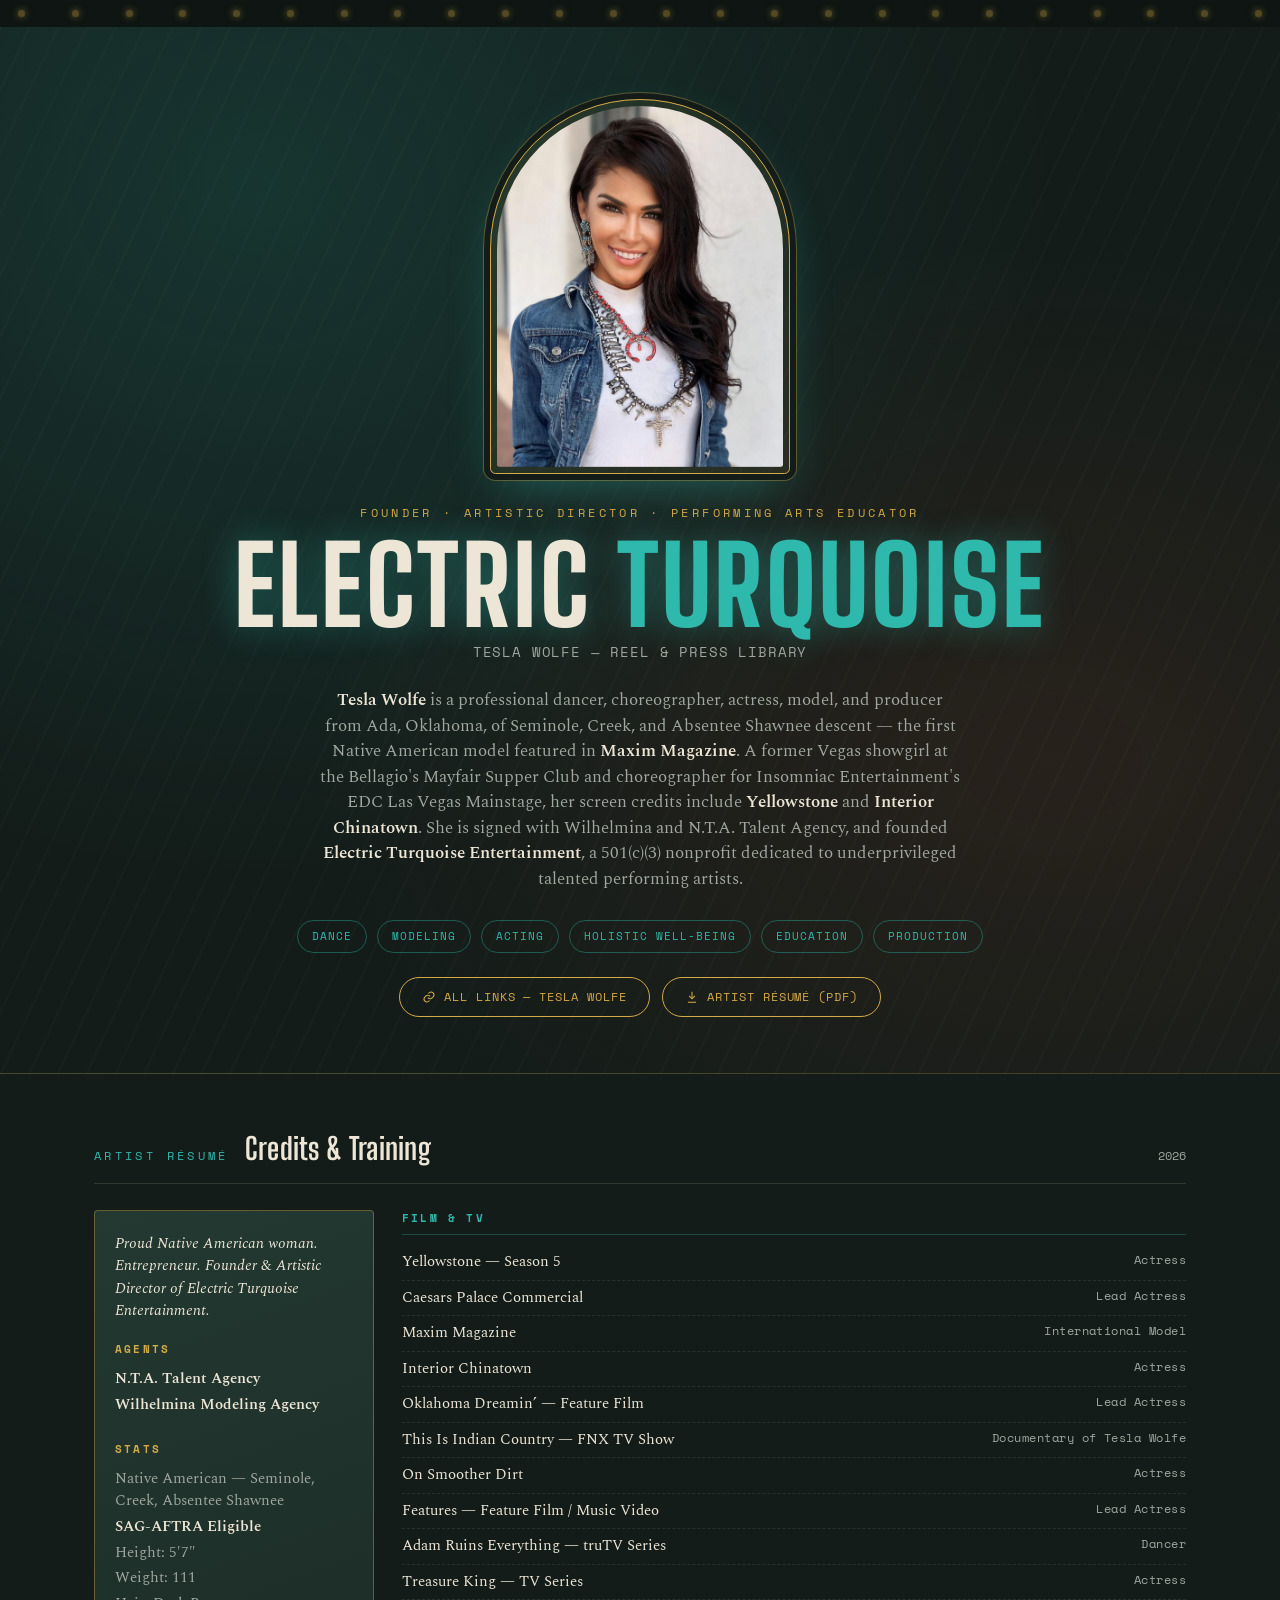
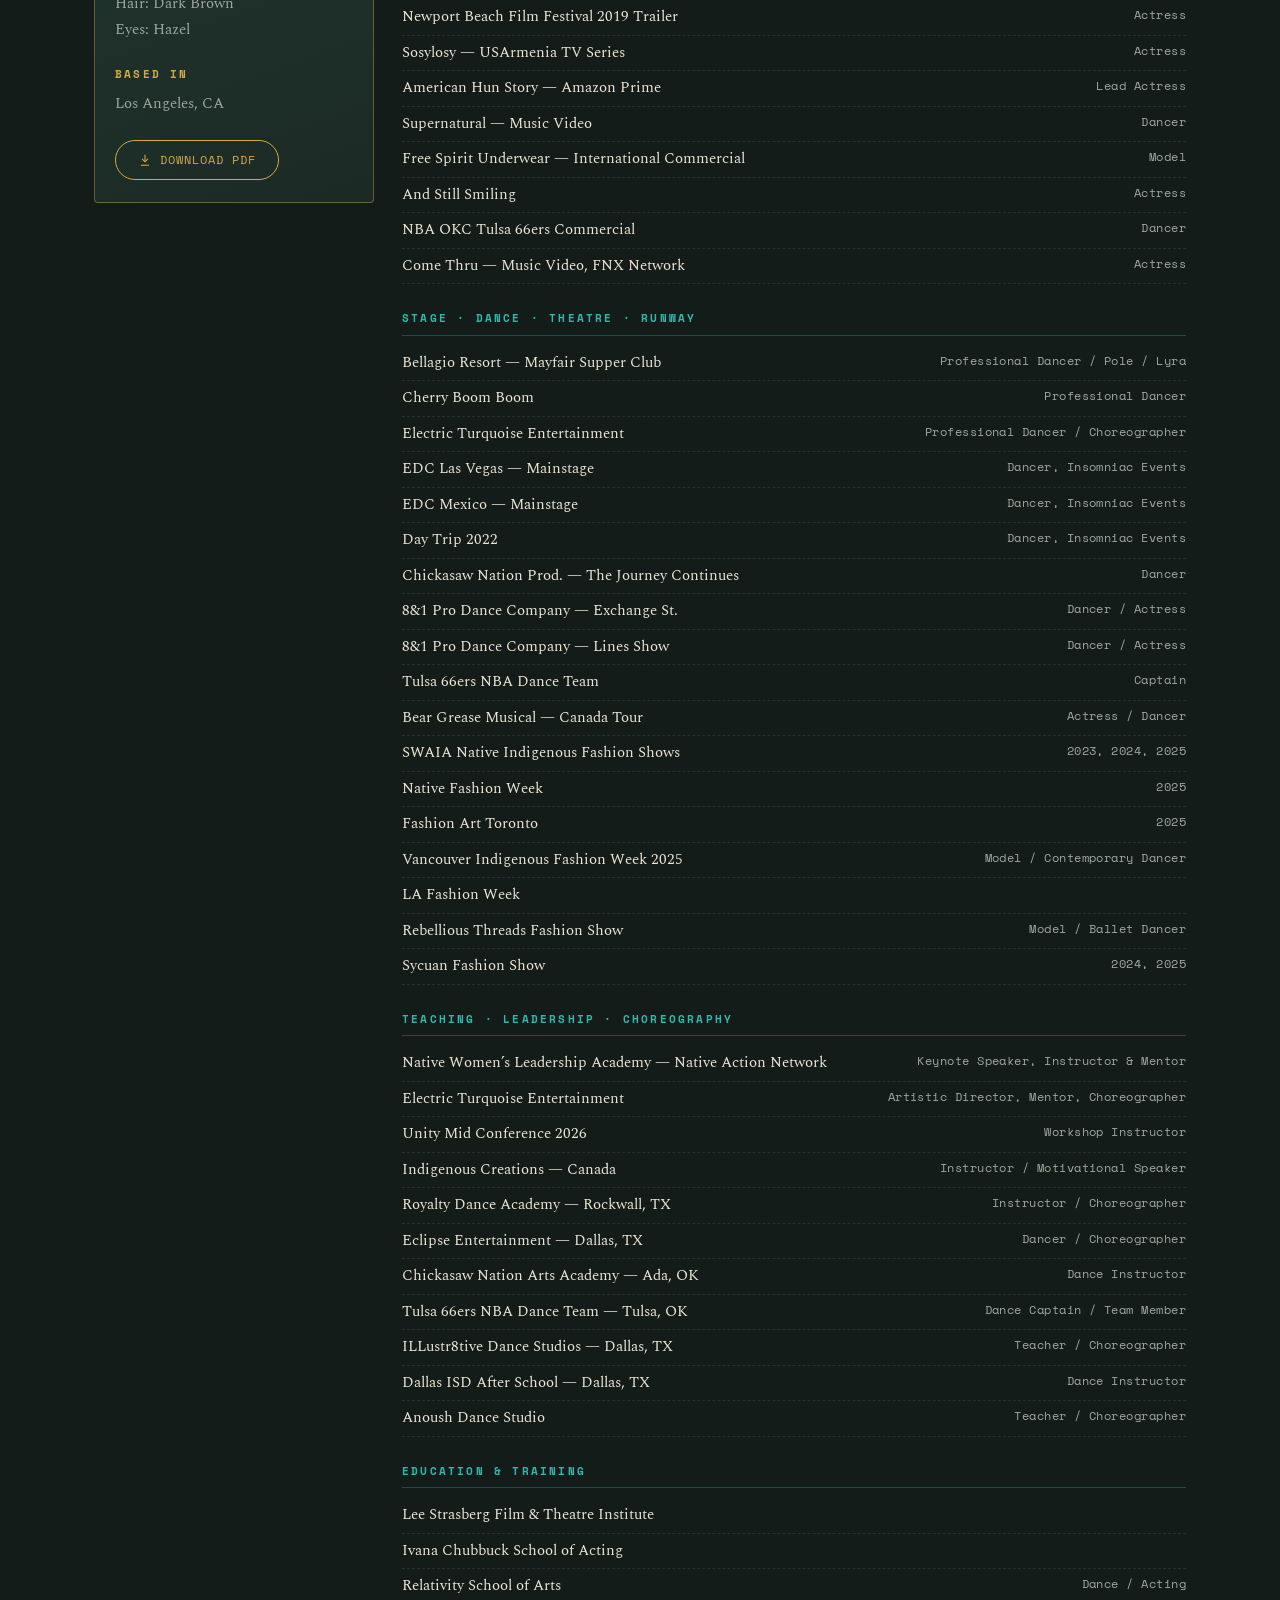
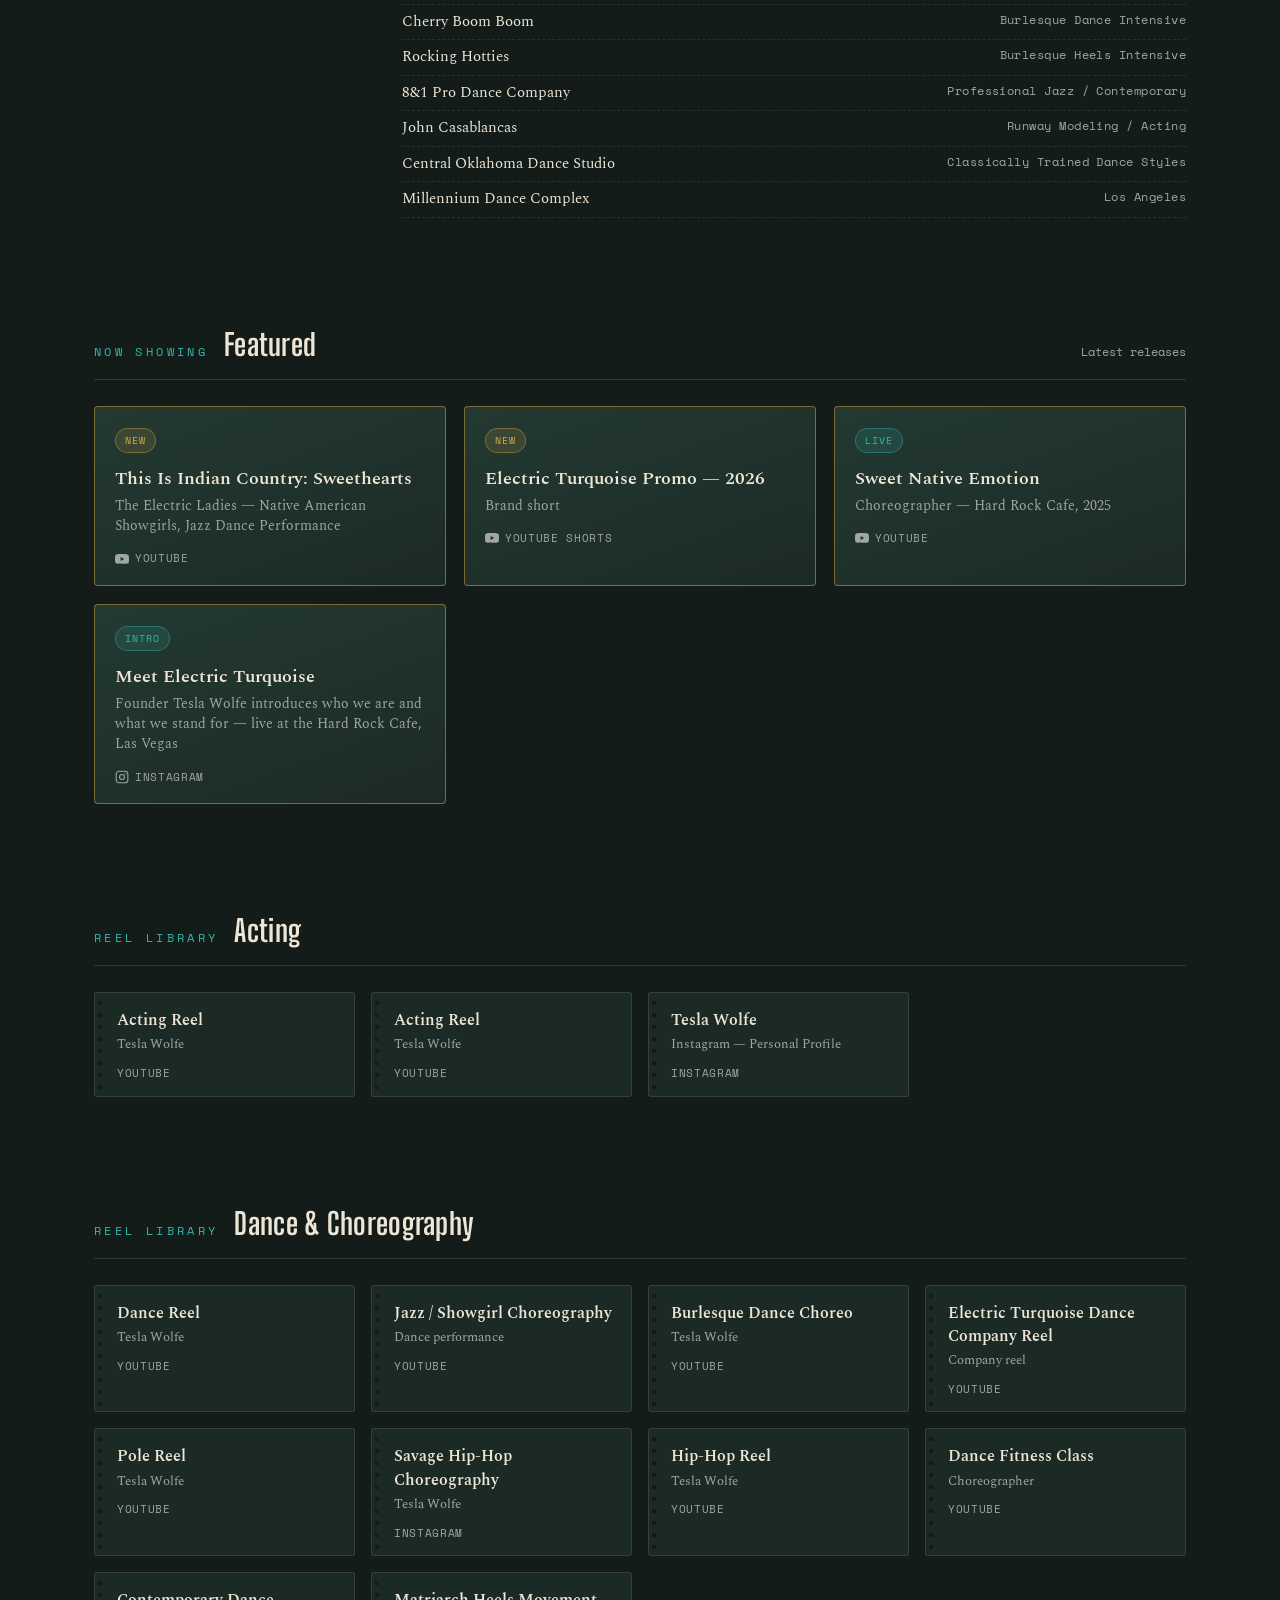
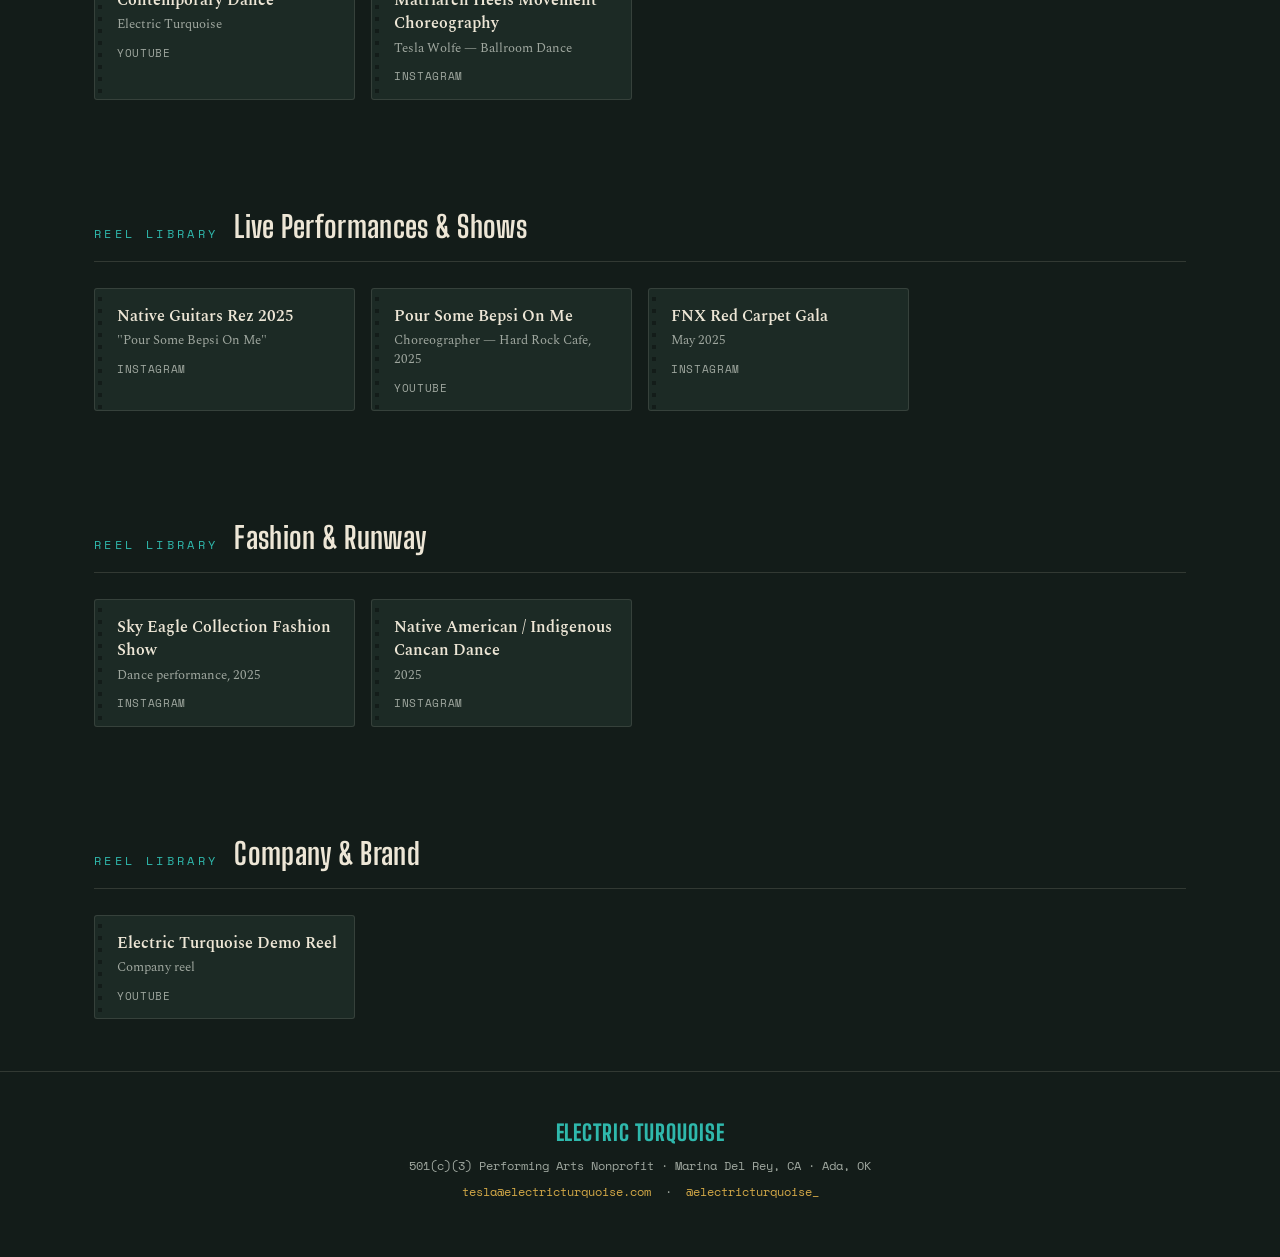
==== index.html @ 748aacd8 "Add resume after introduction and before reels (6abb97da91d8b030eaf11937)" ====
<!DOCTYPE html>
<html lang="en">
<head>
<meta charset="UTF-8">
<meta name="viewport" content="width=device-width, initial-scale=1.0">
<title>Electric Turquoise — Tesla Wolfe | Reel Library</title>
<link rel="preconnect" href="https://fonts.googleapis.com">
<link rel="preconnect" href="https://fonts.gstatic.com" crossorigin>
<link href="https://fonts.googleapis.com/css2?family=Big+Shoulders+Display:wght@600;800&family=Spectral:ital,wght@0,400;0,500;0,600;1,400&family=Space+Mono:wght@400;700&display=swap" rel="stylesheet">
<style>
  :root{
    --turquoise:#2FB8AC;
    --turquoise-deep:#1F8078;
    --matrix:#131C19;
    --matrix-2:#1C2A25;
    --matrix-3:#233932;
    --clay:#A8442C;
    --gold:#D4A947;
    --bone:#EDE6D6;
    --bone-dim:#9FA79F;
  }
  *{box-sizing:border-box;}
  html{scroll-behavior:smooth;}
  body{
    margin:0;
    background:var(--matrix);
    color:var(--bone);
    font-family:'Spectral', serif;
    line-height:1.5;
  }
  a{color:inherit;}

  /* ---- marquee bulb border ---- */
  .marquee-row{
    display:flex;
    justify-content:space-between;
    padding:10px 18px;
    background:#0E1512;
  }
  .marquee-row span{
    width:7px;height:7px;border-radius:50%;
    background:var(--gold);
    box-shadow:0 0 6px 1px rgba(212,169,71,.9);
    opacity:.35;
    animation:chase 3.6s ease-in-out infinite;
  }
  @keyframes chase{
    0%,100%{opacity:.25;}
    50%{opacity:1;box-shadow:0 0 10px 3px rgba(212,169,71,1);}
  }
  .marquee-row span:nth-child(odd){animation-delay:.4s;}
  .marquee-row span:nth-child(3n){animation-delay:.9s;}
  .marquee-row span:nth-child(4n){animation-delay:1.3s;}
  @media (prefers-reduced-motion: reduce){
    .marquee-row span{animation:none;opacity:.8;}
  }

  /* ---- hero ---- */
  .hero{
    position:relative;
    padding:72px 24px 56px;
    text-align:center;
    overflow:hidden;
    background:
      radial-gradient(ellipse at 20% 15%, rgba(47,184,172,.16), transparent 55%),
      radial-gradient(ellipse at 82% 70%, rgba(168,68,44,.14), transparent 50%),
      repeating-linear-gradient(115deg, rgba(255,255,255,.015) 0 2px, transparent 2px 26px),
      var(--matrix);
    border-bottom:1px solid rgba(212,169,71,.25);
  }
  /* ---- main portrait ---- */
  .portrait{
    width:min(300px, 72vw);
    aspect-ratio:4/5;
    margin:0 auto 30px;
    padding:6px;
    border:1px solid var(--gold);
    border-radius:160px 160px 6px 6px;
    background:rgba(212,169,71,.08);
    box-shadow:0 0 0 6px var(--matrix), 0 0 0 7px rgba(212,169,71,.35), 0 18px 50px -12px rgba(47,184,172,.45);
  }
  .portrait img{
    display:block;width:100%;height:100%;
    object-fit:cover;object-position:50% 20%;
    border-radius:154px 154px 3px 3px;
  }
  .hero-ctas{display:flex;flex-wrap:wrap;justify-content:center;gap:12px;}

  .eyebrow{
    font-family:'Space Mono', monospace;
    letter-spacing:.28em;
    font-size:12px;
    text-transform:uppercase;
    color:var(--gold);
  }
  h1.brand{
    font-family:'Big Shoulders Display', sans-serif;
    font-weight:800;
    font-size:clamp(48px, 9vw, 108px);
    letter-spacing:.03em;
    line-height:.92;
    margin:14px 0 6px;
    color:var(--bone);
    text-shadow:0 0 34px rgba(47,184,172,.45);
  }
  .brand em{
    font-style:normal;
    color:var(--turquoise);
  }
  .subtitle{
    font-family:'Space Mono', monospace;
    font-size:14px;
    letter-spacing:.06em;
    color:var(--bone-dim);
    margin-bottom:26px;
  }
  .bio{
    max-width:640px;
    margin:0 auto;
    font-size:17px;
    color:var(--bone-dim);
  }
  .bio strong{color:var(--bone);font-weight:600;}
  .sectors{
    display:flex;flex-wrap:wrap;justify-content:center;gap:10px;
    margin-top:28px;
  }
  .sectors span{
    font-family:'Space Mono', monospace;
    font-size:11px;letter-spacing:.09em;text-transform:uppercase;
    padding:7px 14px;border-radius:100px;
    border:1px solid rgba(47,184,172,.4);
    color:var(--turquoise);
  }
  .links-cta{
    display:inline-flex;align-items:center;gap:8px;
    margin-top:24px;
    font-family:'Space Mono', monospace;font-size:12px;letter-spacing:.08em;text-transform:uppercase;
    padding:10px 22px;border-radius:100px;
    border:1px solid var(--gold);color:var(--gold);
    text-decoration:none;
    transition:background .18s ease, color .18s ease;
  }
  .links-cta:hover{background:var(--gold);color:var(--matrix);}
  .links-cta svg{width:14px;height:14px;flex:none;}

  /* ---- section framing ---- */
  section.block{padding:52px 24px;max-width:1140px;margin:0 auto;}
  .section-head{
    display:flex;align-items:baseline;gap:16px;
    margin-bottom:26px;
    border-bottom:1px solid rgba(237,230,214,.14);
    padding-bottom:12px;
  }
  .section-head .eyebrow{color:var(--turquoise);}
  .section-head h2{
    font-family:'Big Shoulders Display', sans-serif;
    font-weight:700;font-size:30px;letter-spacing:.01em;
    margin:0;color:var(--bone);
  }
  .section-note{
    font-family:'Space Mono', monospace;
    font-size:12px;color:var(--bone-dim);margin-left:auto;
  }

  /* ---- featured (now showing) ---- */
  .featured-grid{
    display:grid;
    grid-template-columns:repeat(auto-fit, minmax(260px,1fr));
    gap:18px;
  }
  .featured-card{
    position:relative;
    background:linear-gradient(160deg, var(--matrix-3), var(--matrix-2));
    border:1px solid rgba(212,169,71,.5);
    border-radius:4px;
    padding:20px 20px 18px;
    text-decoration:none;
    display:block;
    transition:transform .18s ease, box-shadow .18s ease, border-color .18s ease;
  }
  .featured-card:hover{
    transform:translateY(-3px);
    border-color:var(--gold);
    box-shadow:0 10px 26px -8px rgba(212,169,71,.5);
  }
  .tag{
    display:inline-flex;align-items:center;gap:6px;
    font-family:'Space Mono', monospace;font-size:10px;letter-spacing:.1em;text-transform:uppercase;
    padding:4px 9px;border-radius:100px;margin-bottom:12px;
  }
  .tag.gold{background:rgba(212,169,71,.14);color:var(--gold);border:1px solid rgba(212,169,71,.4);}
  .tag.teal{background:rgba(47,184,172,.14);color:var(--turquoise);border:1px solid rgba(47,184,172,.4);}
  .card-title{
    font-weight:600;font-size:18px;color:var(--bone);margin:0 0 4px;
  }
  .card-sub{
    font-size:13.5px;color:var(--bone-dim);margin:0;
  }
  .platform{
    display:flex;align-items:center;gap:6px;
    margin-top:14px;font-family:'Space Mono', monospace;font-size:11px;letter-spacing:.06em;text-transform:uppercase;color:var(--bone-dim);
  }
  .platform svg{width:14px;height:14px;flex:none;}

  /* ---- ticket-stub reel cards ---- */
  .reel-grid{
    display:grid;
    grid-template-columns:repeat(auto-fill, minmax(250px,1fr));
    gap:16px;
  }
  .reel-card{
    position:relative;
    background:var(--matrix-2);
    border:1px solid rgba(237,230,214,.12);
    border-radius:3px;
    padding:16px 16px 14px 22px;
    text-decoration:none;
    display:block;
    transition:transform .16s ease, border-color .16s ease, background .16s ease;
  }
  .reel-card::before{
    content:"";
    position:absolute;left:0;top:0;bottom:0;width:10px;
    background-image:radial-gradient(circle, var(--matrix) 2.2px, transparent 2.3px);
    background-size:10px 12px;
    background-position:0 4px;
  }
  .reel-card:hover{
    transform:translateY(-2px);
    border-color:var(--turquoise);
    background:var(--matrix-3);
  }
  .reel-card .card-title{font-size:15.5px;}
  .reel-card .card-sub{font-size:12.5px;}
  .reel-card .platform{margin-top:10px;}

  /* ---- résumé ---- */
  .resume-layout{
    display:grid;
    grid-template-columns:minmax(220px, 280px) 1fr;
    gap:28px;
    align-items:start;
  }
  @media (max-width: 760px){ .resume-layout{grid-template-columns:1fr;} }
  .resume-side{
    background:linear-gradient(160deg, var(--matrix-3), var(--matrix-2));
    border:1px solid rgba(212,169,71,.4);
    border-radius:4px;
    padding:22px 20px;
  }
  .resume-side .tagline{
    font-style:italic;font-size:15px;color:var(--bone);margin:0 0 18px;
  }
  .resume-side h3, .resume-main h3{
    font-family:'Space Mono', monospace;
    font-size:11px;letter-spacing:.2em;text-transform:uppercase;font-weight:700;
    color:var(--gold);margin:0 0 10px;
  }
  .resume-side h3:not(:first-of-type){margin-top:22px;}
  .resume-side ul{list-style:none;margin:0;padding:0;font-size:14.5px;color:var(--bone-dim);}
  .resume-side li{padding:2px 0;}
  .resume-side li strong{color:var(--bone);font-weight:600;}
  .resume-main{display:grid;gap:26px;}
  .resume-main h3{color:var(--turquoise);padding-bottom:8px;border-bottom:1px solid rgba(47,184,172,.3);}
  .credits{list-style:none;margin:0;padding:0;}
  .credits li{
    display:flex;justify-content:space-between;gap:16px;
    padding:6px 0;
    border-bottom:1px dashed rgba(237,230,214,.1);
    font-size:15px;color:var(--bone);
  }
  .credits li span{
    font-family:'Space Mono', monospace;font-size:11.5px;letter-spacing:.04em;
    color:var(--bone-dim);text-align:right;flex:none;max-width:48%;
  }
  .resume-download{margin-top:22px;}

  footer{
    padding:44px 24px 56px;
    text-align:center;
    border-top:1px solid rgba(237,230,214,.14);
  }
  footer .brand-mini{
    font-family:'Big Shoulders Display', sans-serif;
    font-weight:800;font-size:22px;letter-spacing:.04em;color:var(--turquoise);
  }
  footer p{font-family:'Space Mono', monospace;font-size:12px;color:var(--bone-dim);margin:8px 0 0;}
  footer a.contact{color:var(--gold);text-decoration:none;}
  footer a.contact:hover{text-decoration:underline;}
</style>
</head>
<body>

<div class="marquee-row" aria-hidden="true">
  <span></span><span></span><span></span><span></span><span></span><span></span><span></span><span></span>
  <span></span><span></span><span></span><span></span><span></span><span></span><span></span><span></span>
  <span></span><span></span><span></span><span></span><span></span><span></span><span></span><span></span>
</div>

<header class="hero">
  <figure class="portrait">
    <img src="/images/tesla-wolfe-headshot.jpeg" alt="Tesla Wolfe portrait — smiling in a denim jacket with a turquoise-inlay earring and silver squash blossom necklace" width="1283" height="1600" fetchpriority="high">
  </figure>
  <div class="eyebrow">Founder · Artistic Director · Performing Arts Educator</div>
  <h1 class="brand">ELECTRIC <em>TURQUOISE</em></h1>
  <div class="subtitle">TESLA WOLFE — REEL &amp; PRESS LIBRARY</div>
  <p class="bio">
    <strong>Tesla Wolfe</strong> is a professional dancer, choreographer, actress, model, and producer from Ada, Oklahoma, of Seminole, Creek, and Absentee Shawnee descent — the first Native American model featured in <strong>Maxim Magazine</strong>. A former Vegas showgirl at the Bellagio's Mayfair Supper Club and choreographer for Insomniac Entertainment's EDC Las Vegas Mainstage, her screen credits include <strong>Yellowstone</strong> and <strong>Interior Chinatown</strong>. She is signed with Wilhelmina and N.T.A. Talent Agency, and founded <strong>Electric Turquoise Entertainment</strong>, a 501(c)(3) nonprofit dedicated to underprivileged talented performing artists.
  </p>
  <div class="sectors">
    <span>Dance</span><span>Modeling</span><span>Acting</span><span>Holistic Well-Being</span><span>Education</span><span>Production</span>
  </div>
  <div class="hero-ctas">
  <a class="links-cta" href="https://linktr.ee/tesla_wolfe?utm_source=linktree_profile_share&ltsid=360f915f-0563-45ec-be61-017ecbcae3cb" target="_blank" rel="noopener">
    <svg viewBox="0 0 24 24" fill="none" stroke="currentColor" stroke-width="1.8"><path d="M10 13a5 5 0 0 0 7.5.5l2-2a5 5 0 0 0-7-7l-1.5 1.5"/><path d="M14 11a5 5 0 0 0-7.5-.5l-2 2a5 5 0 0 0 7 7l1.5-1.5"/></svg>
    All Links — Tesla Wolfe
  </a>
  <a class="links-cta" href="/images/tesla-wolfe-artist-resume-2026.pdf" target="_blank" rel="noopener">
    <svg viewBox="0 0 24 24" fill="none" stroke="currentColor" stroke-width="1.8"><path d="M12 3v12"/><path d="m7 10 5 5 5-5"/><path d="M5 21h14"/></svg>
    Artist Résumé (PDF)
  </a>
  </div>
</header>

<!-- RÉSUMÉ -->
<section class="block" id="resume">
  <div class="section-head">
    <span class="eyebrow">Artist Résumé</span>
    <h2>Credits &amp; Training</h2>
    <span class="section-note">2026</span>
  </div>
  <div class="resume-layout">
    <aside class="resume-side">
      <p class="tagline">Proud Native American woman. Entrepreneur. Founder &amp; Artistic Director of Electric Turquoise Entertainment.</p>
      <h3>Agents</h3>
      <ul>
        <li><strong>N.T.A. Talent Agency</strong></li>
        <li><strong>Wilhelmina Modeling Agency</strong></li>
      </ul>
      <h3>Stats</h3>
      <ul>
        <li>Native American — Seminole, Creek, Absentee Shawnee</li>
        <li><strong>SAG-AFTRA Eligible</strong></li>
        <li>Height: 5′7″</li>
        <li>Weight: 111</li>
        <li>Hair: Dark Brown</li>
        <li>Eyes: Hazel</li>
      </ul>
      <h3>Based In</h3>
      <ul><li>Los Angeles, CA</li></ul>
      <a class="links-cta resume-download" href="/images/tesla-wolfe-artist-resume-2026.pdf" target="_blank" rel="noopener">
        <svg viewBox="0 0 24 24" fill="none" stroke="currentColor" stroke-width="1.8"><path d="M12 3v12"/><path d="m7 10 5 5 5-5"/><path d="M5 21h14"/></svg>
        Download PDF
      </a>
    </aside>
    <div class="resume-main">
      <div>
        <h3>Film &amp; TV</h3>
        <ul class="credits">
          <li>Yellowstone — Season 5<span>Actress</span></li>
          <li>Caesars Palace Commercial<span>Lead Actress</span></li>
          <li>Maxim Magazine<span>International Model</span></li>
          <li>Interior Chinatown<span>Actress</span></li>
          <li>Oklahoma Dreamin’ — Feature Film<span>Lead Actress</span></li>
          <li>This Is Indian Country — FNX TV Show<span>Documentary of Tesla Wolfe</span></li>
          <li>On Smoother Dirt<span>Actress</span></li>
          <li>Features — Feature Film / Music Video<span>Lead Actress</span></li>
          <li>Adam Ruins Everything — truTV Series<span>Dancer</span></li>
          <li>Treasure King — TV Series<span>Actress</span></li>
          <li>Newport Beach Film Festival 2019 Trailer<span>Actress</span></li>
          <li>Sosylosy — USArmenia TV Series<span>Actress</span></li>
          <li>American Hun Story — Amazon Prime<span>Lead Actress</span></li>
          <li>Supernatural — Music Video<span>Dancer</span></li>
          <li>Free Spirit Underwear — International Commercial<span>Model</span></li>
          <li>And Still Smiling<span>Actress</span></li>
          <li>NBA OKC Tulsa 66ers Commercial<span>Dancer</span></li>
          <li>Come Thru — Music Video, FNX Network<span>Actress</span></li>
        </ul>
      </div>
      <div>
        <h3>Stage · Dance · Theatre · Runway</h3>
        <ul class="credits">
          <li>Bellagio Resort — Mayfair Supper Club<span>Professional Dancer / Pole / Lyra</span></li>
          <li>Cherry Boom Boom<span>Professional Dancer</span></li>
          <li>Electric Turquoise Entertainment<span>Professional Dancer / Choreographer</span></li>
          <li>EDC Las Vegas — Mainstage<span>Dancer, Insomniac Events</span></li>
          <li>EDC Mexico — Mainstage<span>Dancer, Insomniac Events</span></li>
          <li>Day Trip 2022<span>Dancer, Insomniac Events</span></li>
          <li>Chickasaw Nation Prod. — The Journey Continues<span>Dancer</span></li>
          <li>8&amp;1 Pro Dance Company — Exchange St.<span>Dancer / Actress</span></li>
          <li>8&amp;1 Pro Dance Company — Lines Show<span>Dancer / Actress</span></li>
          <li>Tulsa 66ers NBA Dance Team<span>Captain</span></li>
          <li>Bear Grease Musical — Canada Tour<span>Actress / Dancer</span></li>
          <li>SWAIA Native Indigenous Fashion Shows<span>2023, 2024, 2025</span></li>
          <li>Native Fashion Week<span>2025</span></li>
          <li>Fashion Art Toronto<span>2025</span></li>
          <li>Vancouver Indigenous Fashion Week 2025<span>Model / Contemporary Dancer</span></li>
          <li>LA Fashion Week</li>
          <li>Rebellious Threads Fashion Show<span>Model / Ballet Dancer</span></li>
          <li>Sycuan Fashion Show<span>2024, 2025</span></li>
        </ul>
      </div>
      <div>
        <h3>Teaching · Leadership · Choreography</h3>
        <ul class="credits">
          <li>Native Women’s Leadership Academy — Native Action Network<span>Keynote Speaker, Instructor &amp; Mentor</span></li>
          <li>Electric Turquoise Entertainment<span>Artistic Director, Mentor, Choreographer</span></li>
          <li>Unity Mid Conference 2026<span>Workshop Instructor</span></li>
          <li>Indigenous Creations — Canada<span>Instructor / Motivational Speaker</span></li>
          <li>Royalty Dance Academy — Rockwall, TX<span>Instructor / Choreographer</span></li>
          <li>Eclipse Entertainment — Dallas, TX<span>Dancer / Choreographer</span></li>
          <li>Chickasaw Nation Arts Academy — Ada, OK<span>Dance Instructor</span></li>
          <li>Tulsa 66ers NBA Dance Team — Tulsa, OK<span>Dance Captain / Team Member</span></li>
          <li>ILLustr8tive Dance Studios — Dallas, TX<span>Teacher / Choreographer</span></li>
          <li>Dallas ISD After School — Dallas, TX<span>Dance Instructor</span></li>
          <li>Anoush Dance Studio<span>Teacher / Choreographer</span></li>
        </ul>
      </div>
      <div>
        <h3>Education &amp; Training</h3>
        <ul class="credits">
          <li>Lee Strasberg Film &amp; Theatre Institute</li>
          <li>Ivana Chubbuck School of Acting</li>
          <li>Relativity School of Arts<span>Dance / Acting</span></li>
          <li>Cherry Boom Boom<span>Burlesque Dance Intensive</span></li>
          <li>Rocking Hotties<span>Burlesque Heels Intensive</span></li>
          <li>8&amp;1 Pro Dance Company<span>Professional Jazz / Contemporary</span></li>
          <li>John Casablancas<span>Runway Modeling / Acting</span></li>
          <li>Central Oklahoma Dance Studio<span>Classically Trained Dance Styles</span></li>
          <li>Millennium Dance Complex<span>Los Angeles</span></li>
        </ul>
      </div>
    </div>
  </div>
</section>

<!-- FEATURED -->
<section class="block">
  <div class="section-head">
    <span class="eyebrow">Now Showing</span>
    <h2>Featured</h2>
    <span class="section-note">Latest releases</span>
  </div>
  <div class="featured-grid">

    <a class="featured-card" href="https://youtu.be/lmjRkDju5TI?is=IQXvalsU3HOhoVQz" target="_blank" rel="noopener">
      <span class="tag gold">New</span>
      <p class="card-title">This Is Indian Country: Sweethearts</p>
      <p class="card-sub">The Electric Ladies — Native American Showgirls, Jazz Dance Performance</p>
      <div class="platform">
        <svg viewBox="0 0 24 24" fill="currentColor"><path d="M23.5 6.2a3 3 0 0 0-2.1-2.1C19.5 3.5 12 3.5 12 3.5s-7.5 0-9.4.6A3 3 0 0 0 .5 6.2 31 31 0 0 0 0 12a31 31 0 0 0 .5 5.8 3 3 0 0 0 2.1 2.1c1.9.6 9.4.6 9.4.6s7.5 0 9.4-.6a3 3 0 0 0 2.1-2.1A31 31 0 0 0 24 12a31 31 0 0 0-.5-5.8zM9.6 15.6V8.4l6.3 3.6z"/></svg>
        YouTube
      </div>
    </a>

    <a class="featured-card" href="https://youtube.com/shorts/xBZFgRa0NYo?si=CyXUC4wA8hWYABLk" target="_blank" rel="noopener">
      <span class="tag gold">New</span>
      <p class="card-title">Electric Turquoise Promo — 2026</p>
      <p class="card-sub">Brand short</p>
      <div class="platform">
        <svg viewBox="0 0 24 24" fill="currentColor"><path d="M23.5 6.2a3 3 0 0 0-2.1-2.1C19.5 3.5 12 3.5 12 3.5s-7.5 0-9.4.6A3 3 0 0 0 .5 6.2 31 31 0 0 0 0 12a31 31 0 0 0 .5 5.8 3 3 0 0 0 2.1 2.1c1.9.6 9.4.6 9.4.6s7.5 0 9.4-.6a3 3 0 0 0 2.1-2.1A31 31 0 0 0 24 12a31 31 0 0 0-.5-5.8zM9.6 15.6V8.4l6.3 3.6z"/></svg>
        YouTube Shorts
      </div>
    </a>

    <a class="featured-card" href="https://youtu.be/OpLDXlbCM0g?feature=shared" target="_blank" rel="noopener">
      <span class="tag teal">Live</span>
      <p class="card-title">Sweet Native Emotion</p>
      <p class="card-sub">Choreographer — Hard Rock Cafe, 2025</p>
      <div class="platform">
        <svg viewBox="0 0 24 24" fill="currentColor"><path d="M23.5 6.2a3 3 0 0 0-2.1-2.1C19.5 3.5 12 3.5 12 3.5s-7.5 0-9.4.6A3 3 0 0 0 .5 6.2 31 31 0 0 0 0 12a31 31 0 0 0 .5 5.8 3 3 0 0 0 2.1 2.1c1.9.6 9.4.6 9.4.6s7.5 0 9.4-.6a3 3 0 0 0 2.1-2.1A31 31 0 0 0 24 12a31 31 0 0 0-.5-5.8zM9.6 15.6V8.4l6.3 3.6z"/></svg>
        YouTube
      </div>
    </a>

    <a class="featured-card" href="https://www.instagram.com/reel/DXDR8jWDcqb/?igsh=NTc4MTIwNjQ2YQ==" target="_blank" rel="noopener">
      <span class="tag teal">Intro</span>
      <p class="card-title">Meet Electric Turquoise</p>
      <p class="card-sub">Founder Tesla Wolfe introduces who we are and what we stand for — live at the Hard Rock Cafe, Las Vegas</p>
      <div class="platform">
        <svg viewBox="0 0 24 24" fill="none" stroke="currentColor" stroke-width="1.8"><rect x="2" y="2" width="20" height="20" rx="5"/><circle cx="12" cy="12" r="4.2"/><circle cx="17.4" cy="6.6" r="1.1" fill="currentColor" stroke="none"/></svg>
        Instagram
      </div>
    </a>

  </div>
</section>

<!-- ACTING -->
<section class="block">
  <div class="section-head">
    <span class="eyebrow">Reel Library</span>
    <h2>Acting</h2>
  </div>
  <div class="reel-grid">

    <a class="reel-card" href="https://youtu.be/5PQXwUeWoRc?is=54kpN4nEgu4H8HcQ" target="_blank" rel="noopener">
      <p class="card-title">Acting Reel</p>
      <p class="card-sub">Tesla Wolfe</p>
      <div class="platform">YouTube</div>
    </a>

    <a class="reel-card" href="https://youtu.be/UGshNotMvuI?is=ADjB2kS1Oicd0jlE" target="_blank" rel="noopener">
      <p class="card-title">Acting Reel</p>
      <p class="card-sub">Tesla Wolfe</p>
      <div class="platform">YouTube</div>
    </a>

    <a class="reel-card" href="https://www.instagram.com/teslawolfe?igsh=NTc4MTIwNjQ2YQ%3D%3D&utm_source=qr" target="_blank" rel="noopener">
      <p class="card-title">Tesla Wolfe</p>
      <p class="card-sub">Instagram — Personal Profile</p>
      <div class="platform">Instagram</div>
    </a>

  </div>
</section>

<!-- DANCE & CHOREOGRAPHY -->
<section class="block">
  <div class="section-head">
    <span class="eyebrow">Reel Library</span>
    <h2>Dance &amp; Choreography</h2>
  </div>
  <div class="reel-grid">

    <a class="reel-card" href="https://youtu.be/-FlKZWk8aHA" target="_blank" rel="noopener">
      <p class="card-title">Dance Reel</p>
      <p class="card-sub">Tesla Wolfe</p>
      <div class="platform">YouTube</div>
    </a>

    <a class="reel-card" href="https://youtu.be/lmjRkDju5TI?si=fSRZtewP0t9J8Dkq" target="_blank" rel="noopener">
      <p class="card-title">Jazz / Showgirl Choreography</p>
      <p class="card-sub">Dance performance</p>
      <div class="platform">YouTube</div>
    </a>

    <a class="reel-card" href="https://youtu.be/wCD_X08Wws4?si=NG1an_A2JXBtH8sO" target="_blank" rel="noopener">
      <p class="card-title">Burlesque Dance Choreo</p>
      <p class="card-sub">Tesla Wolfe</p>
      <div class="platform">YouTube</div>
    </a>

    <a class="reel-card" href="https://youtu.be/UwyvPx1qRvg" target="_blank" rel="noopener">
      <p class="card-title">Electric Turquoise Dance Company Reel</p>
      <p class="card-sub">Company reel</p>
      <div class="platform">YouTube</div>
    </a>

    <a class="reel-card" href="https://youtu.be/XHvGBkKhGfM" target="_blank" rel="noopener">
      <p class="card-title">Pole Reel</p>
      <p class="card-sub">Tesla Wolfe</p>
      <div class="platform">YouTube</div>
    </a>

    <a class="reel-card" href="https://www.instagram.com/reel/C0w-G4jvlzL/?igsh=b25jZGlncWRscWVp" target="_blank" rel="noopener">
      <p class="card-title">Savage Hip-Hop Choreography</p>
      <p class="card-sub">Tesla Wolfe</p>
      <div class="platform">Instagram</div>
    </a>

    <a class="reel-card" href="https://youtu.be/liDCQ7EoTLY?si=OAyI1jsSdQ5L80mw" target="_blank" rel="noopener">
      <p class="card-title">Hip-Hop Reel</p>
      <p class="card-sub">Tesla Wolfe</p>
      <div class="platform">YouTube</div>
    </a>

    <a class="reel-card" href="https://youtu.be/92q7iFscIVc?si=sX9cvpJVgZND8ae4" target="_blank" rel="noopener">
      <p class="card-title">Dance Fitness Class</p>
      <p class="card-sub">Choreographer</p>
      <div class="platform">YouTube</div>
    </a>

    <a class="reel-card" href="https://youtu.be/eMNi90V6HfY?si=J6V0TNn6wbX5f7NC" target="_blank" rel="noopener">
      <p class="card-title">Contemporary Dance</p>
      <p class="card-sub">Electric Turquoise</p>
      <div class="platform">YouTube</div>
    </a>

    <a class="reel-card" href="https://www.instagram.com/reel/DCaMq-SSmHo/?igsh=MXJ4dzFnbDV4ejIycA==" target="_blank" rel="noopener">
      <p class="card-title">Matriarch Heels Movement Choreography</p>
      <p class="card-sub">Tesla Wolfe — Ballroom Dance</p>
      <div class="platform">Instagram</div>
    </a>

  </div>
</section>

<!-- LIVE PERFORMANCES -->
<section class="block">
  <div class="section-head">
    <span class="eyebrow">Reel Library</span>
    <h2>Live Performances &amp; Shows</h2>
  </div>
  <div class="reel-grid">

    <a class="reel-card" href="https://www.instagram.com/reel/DHIR-rqOXo2/?utm_source=ig_web_copy_link&igsh=MzRlODBiNWFlZA==" target="_blank" rel="noopener">
      <p class="card-title">Native Guitars Rez 2025</p>
      <p class="card-sub">"Pour Some Bepsi On Me"</p>
      <div class="platform">Instagram</div>
    </a>

    <a class="reel-card" href="https://youtu.be/nV1rDMrBHV4?si=nZx24EXitSwUC4xH" target="_blank" rel="noopener">
      <p class="card-title">Pour Some Bepsi On Me</p>
      <p class="card-sub">Choreographer — Hard Rock Cafe, 2025</p>
      <div class="platform">YouTube</div>
    </a>

    <a class="reel-card" href="https://www.instagram.com/reel/DHgkMGpvE2Y/?utm_source=ig_web_copy_link&igsh=MzRlODBiNWFlZA==" target="_blank" rel="noopener">
      <p class="card-title">FNX Red Carpet Gala</p>
      <p class="card-sub">May 2025</p>
      <div class="platform">Instagram</div>
    </a>

  </div>
</section>

<!-- FASHION & RUNWAY -->
<section class="block">
  <div class="section-head">
    <span class="eyebrow">Reel Library</span>
    <h2>Fashion &amp; Runway</h2>
  </div>
  <div class="reel-grid">

    <a class="reel-card" href="https://www.instagram.com/reel/DNbUBhHyhZb/?igsh=NTc4MTIwNjQ2YQ==" target="_blank" rel="noopener">
      <p class="card-title">Sky Eagle Collection Fashion Show</p>
      <p class="card-sub">Dance performance, 2025</p>
      <div class="platform">Instagram</div>
    </a>

    <a class="reel-card" href="https://www.instagram.com/reel/DOUEjhrkkDU/?igsh=NTc4MTIwNjQ2YQ==" target="_blank" rel="noopener">
      <p class="card-title">Native American / Indigenous Cancan Dance</p>
      <p class="card-sub">2025</p>
      <div class="platform">Instagram</div>
    </a>

  </div>
</section>

<!-- COMPANY & BRAND -->
<section class="block">
  <div class="section-head">
    <span class="eyebrow">Reel Library</span>
    <h2>Company &amp; Brand</h2>
  </div>
  <div class="reel-grid">

    <a class="reel-card" href="https://youtu.be/UwO_pKjBWGE?feature=shared" target="_blank" rel="noopener">
      <p class="card-title">Electric Turquoise Demo Reel</p>
      <p class="card-sub">Company reel</p>
      <div class="platform">YouTube</div>
    </a>

  </div>
</section>

<footer>
  <div class="brand-mini">ELECTRIC TURQUOISE</div>
  <p>501(c)(3) Performing Arts Nonprofit · Marina Del Rey, CA · Ada, OK</p>
  <p><a class="contact" href="mailto:tesla@electricturquoise.com">tesla@electricturquoise.com</a> &nbsp;·&nbsp; <a class="contact" href="https://www.instagram.com/electricturquoise_" target="_blank" rel="noopener">@electricturquoise_</a></p>
</footer>

</body>
</html>
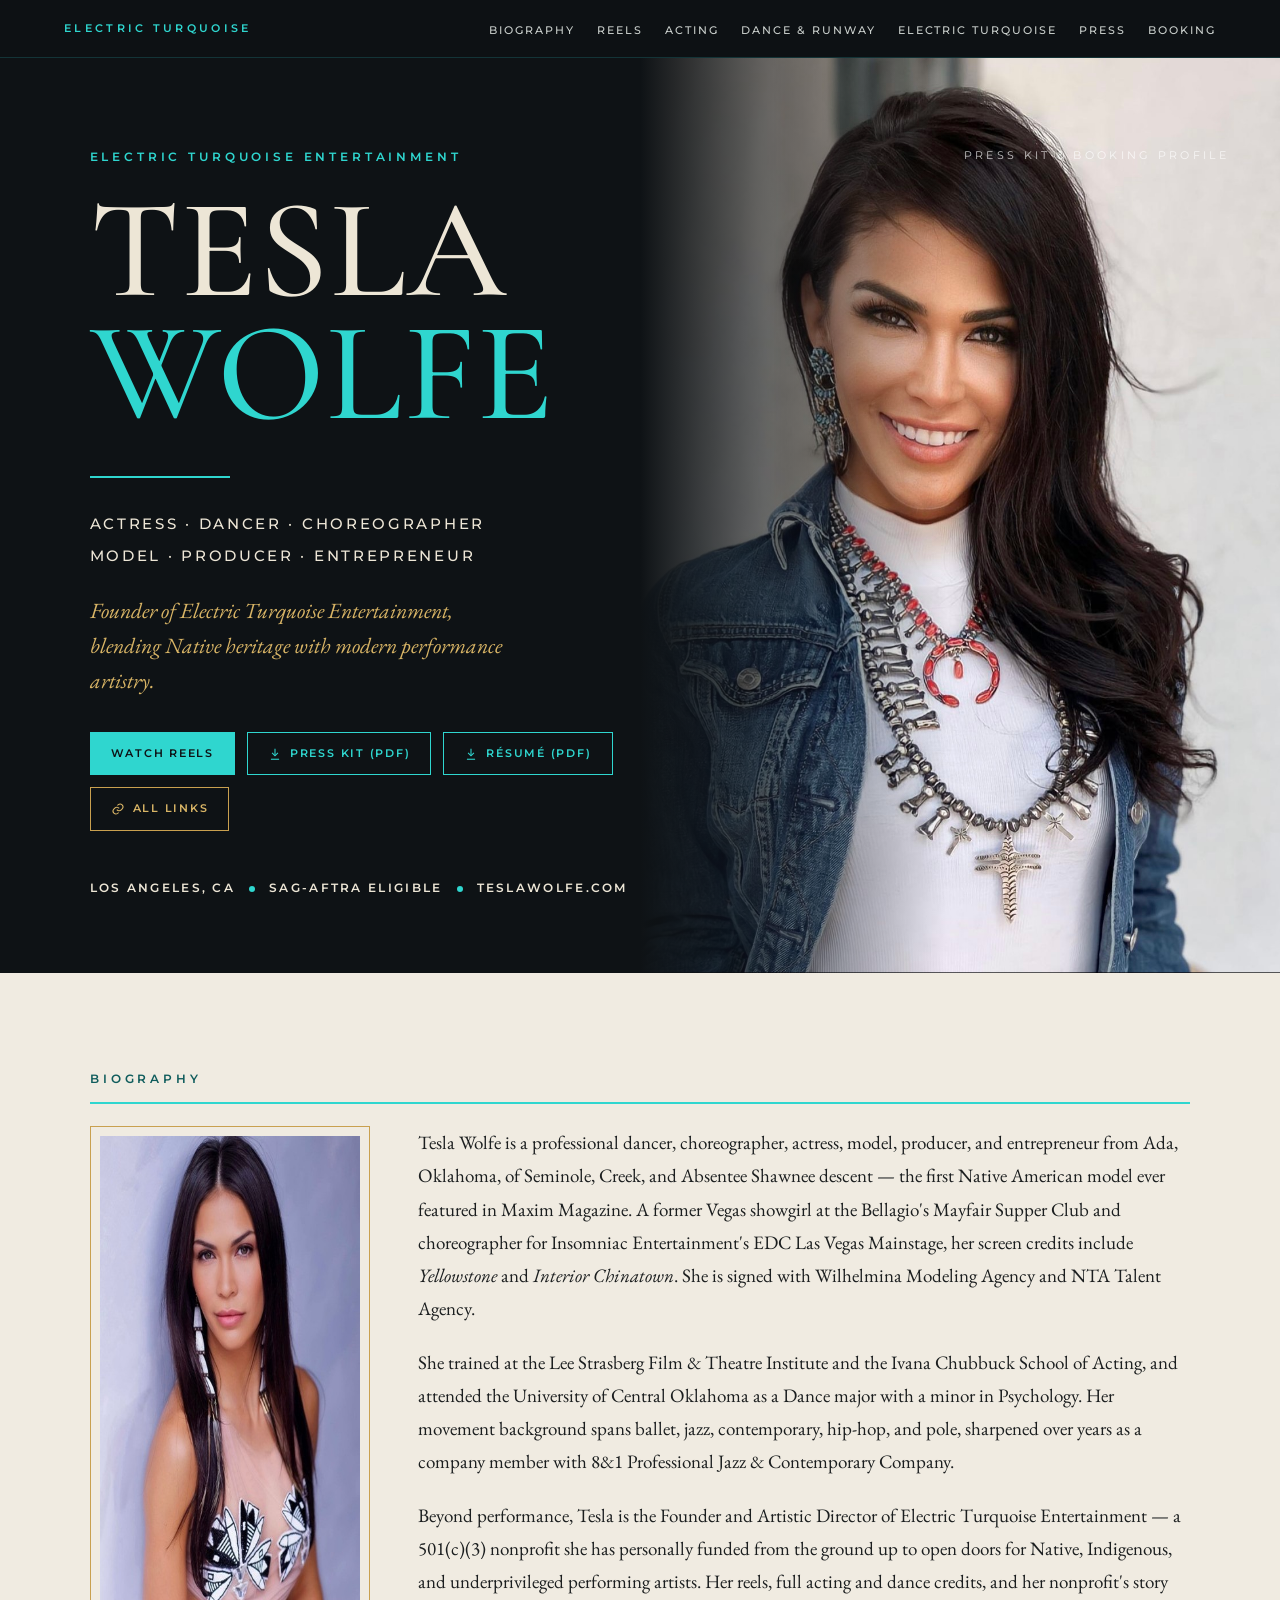
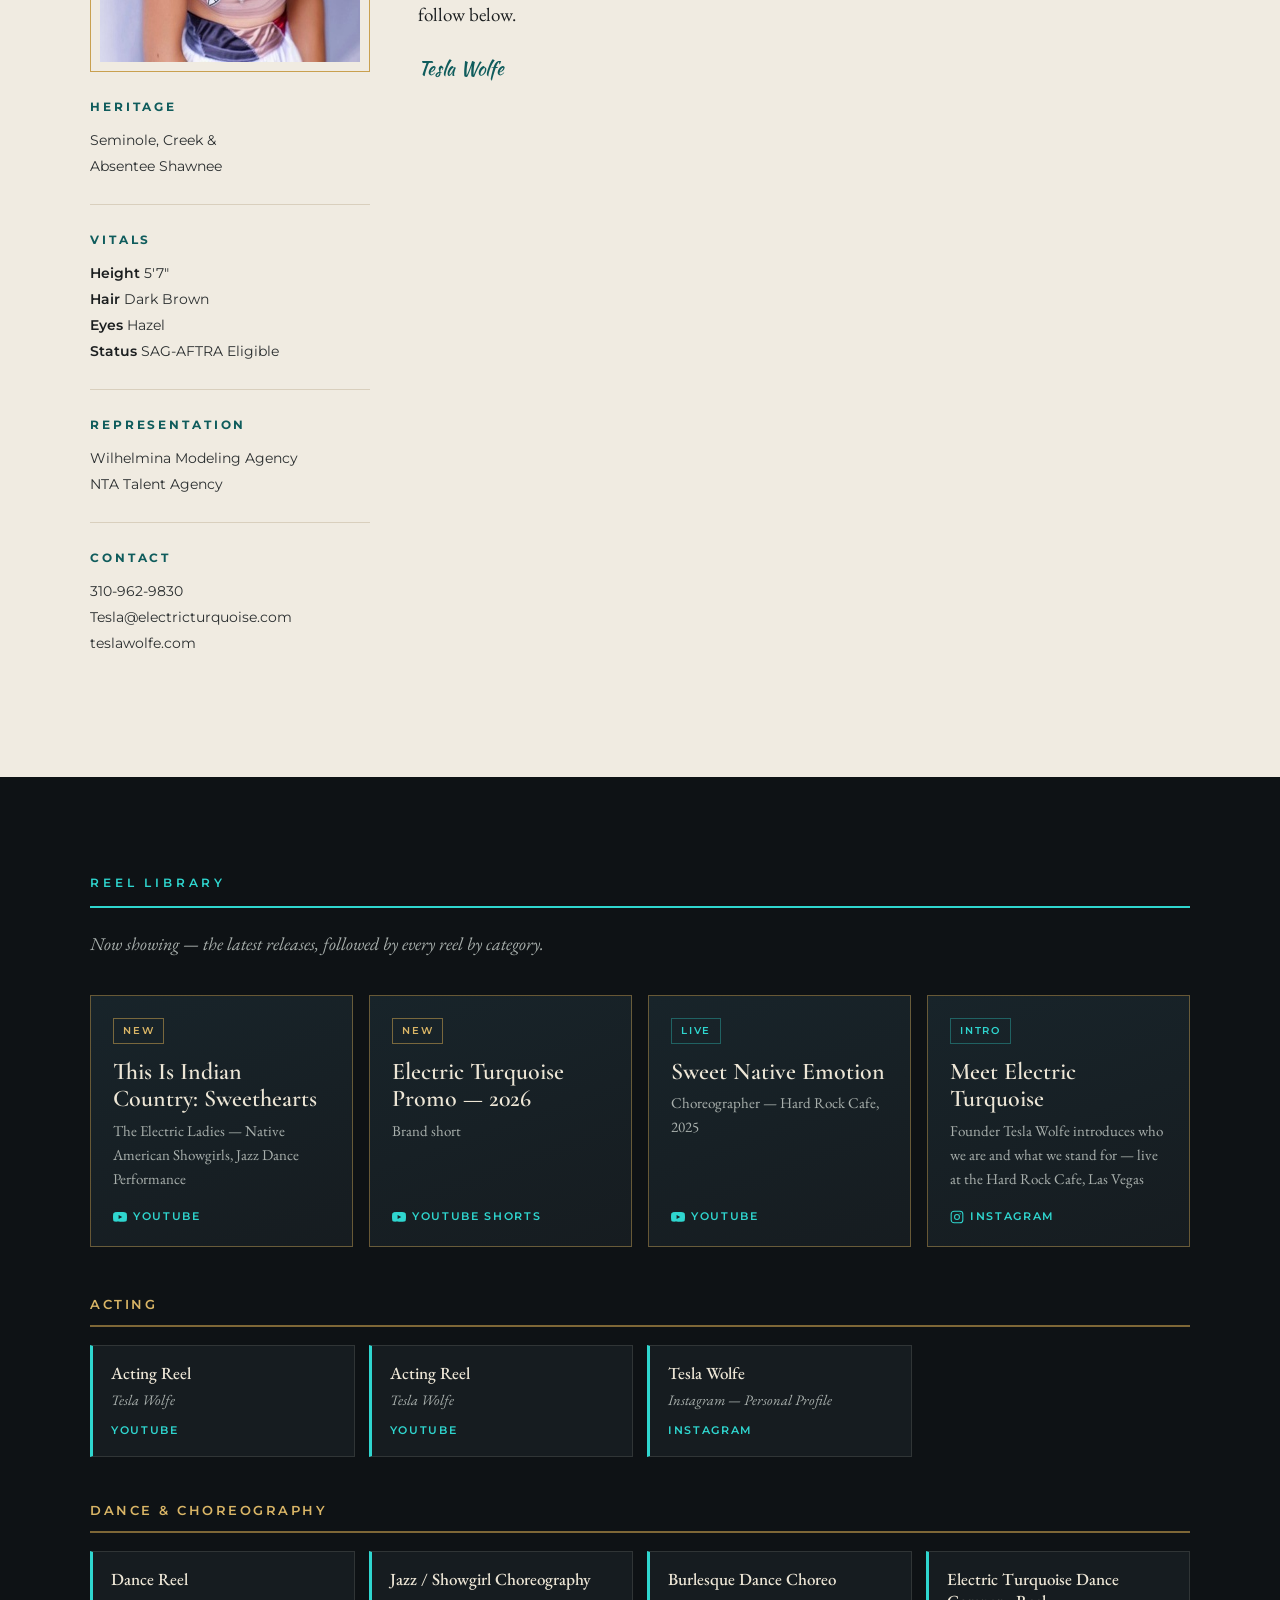
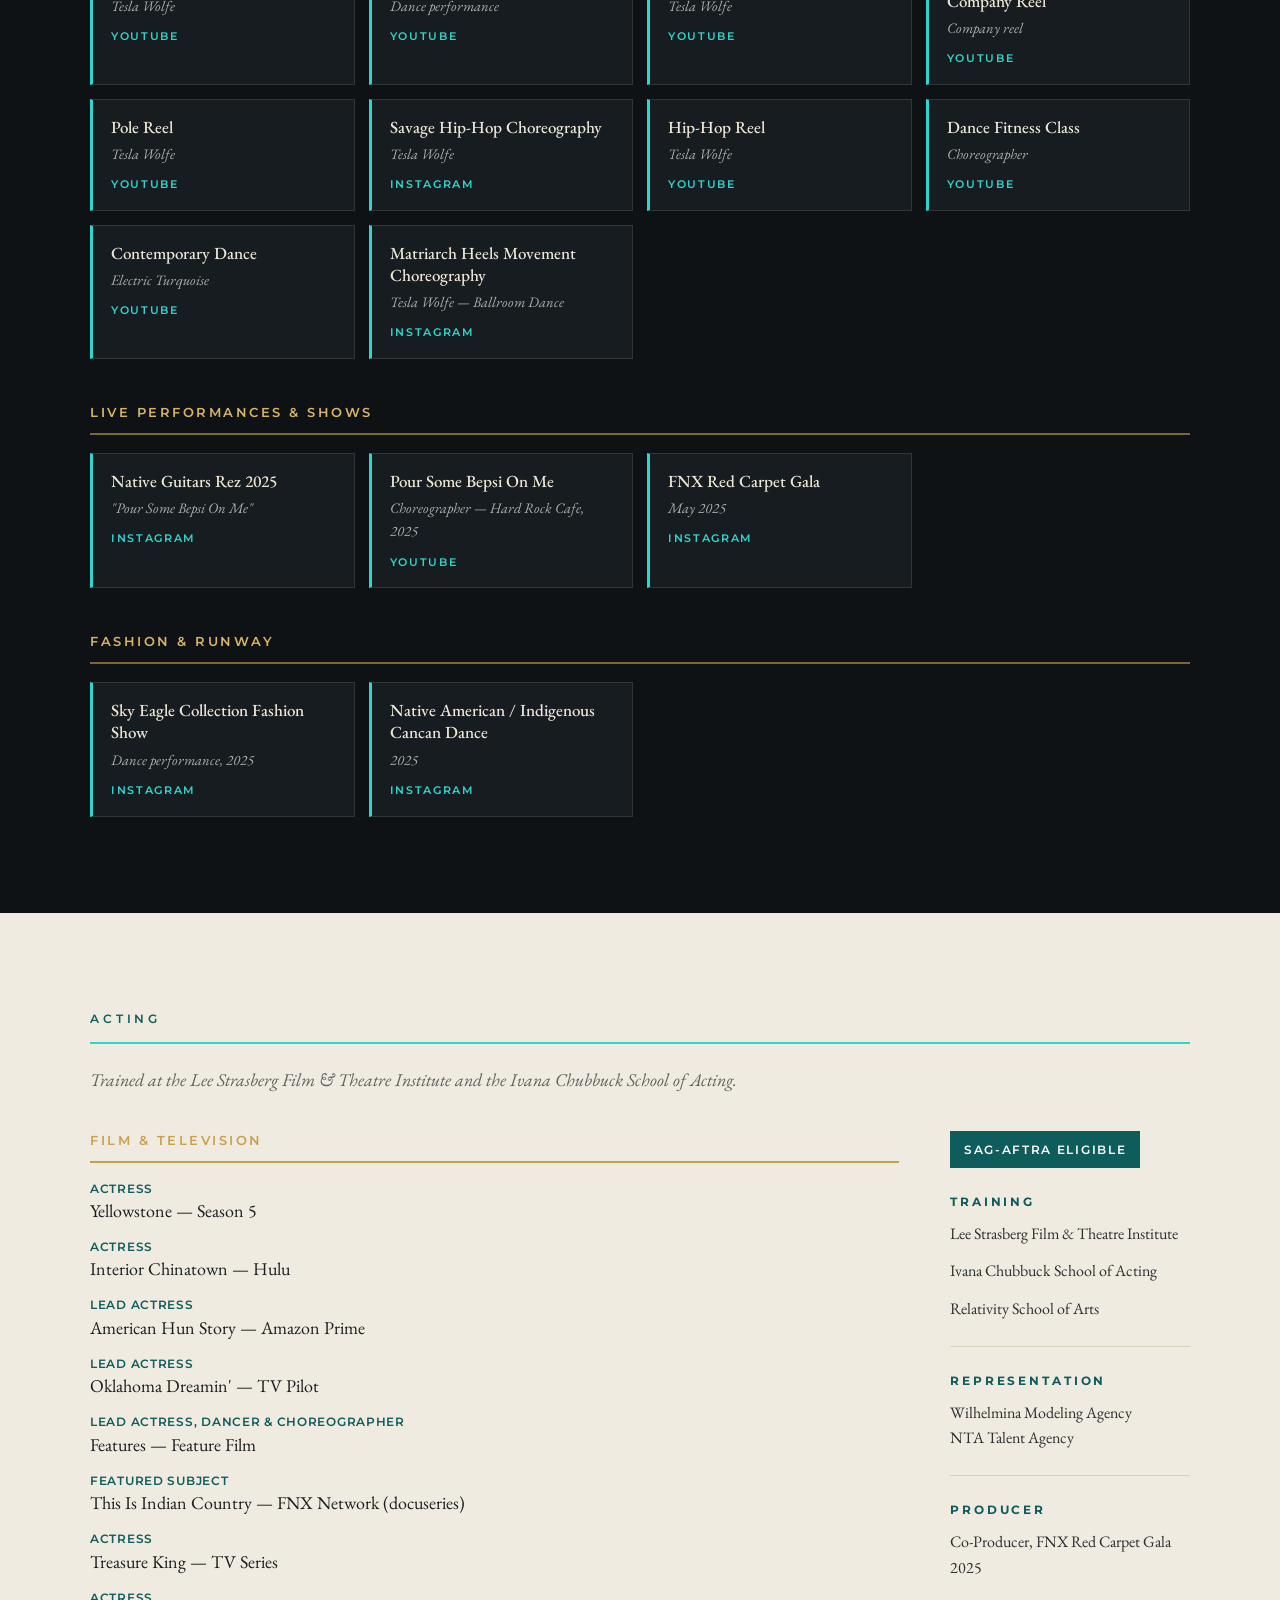
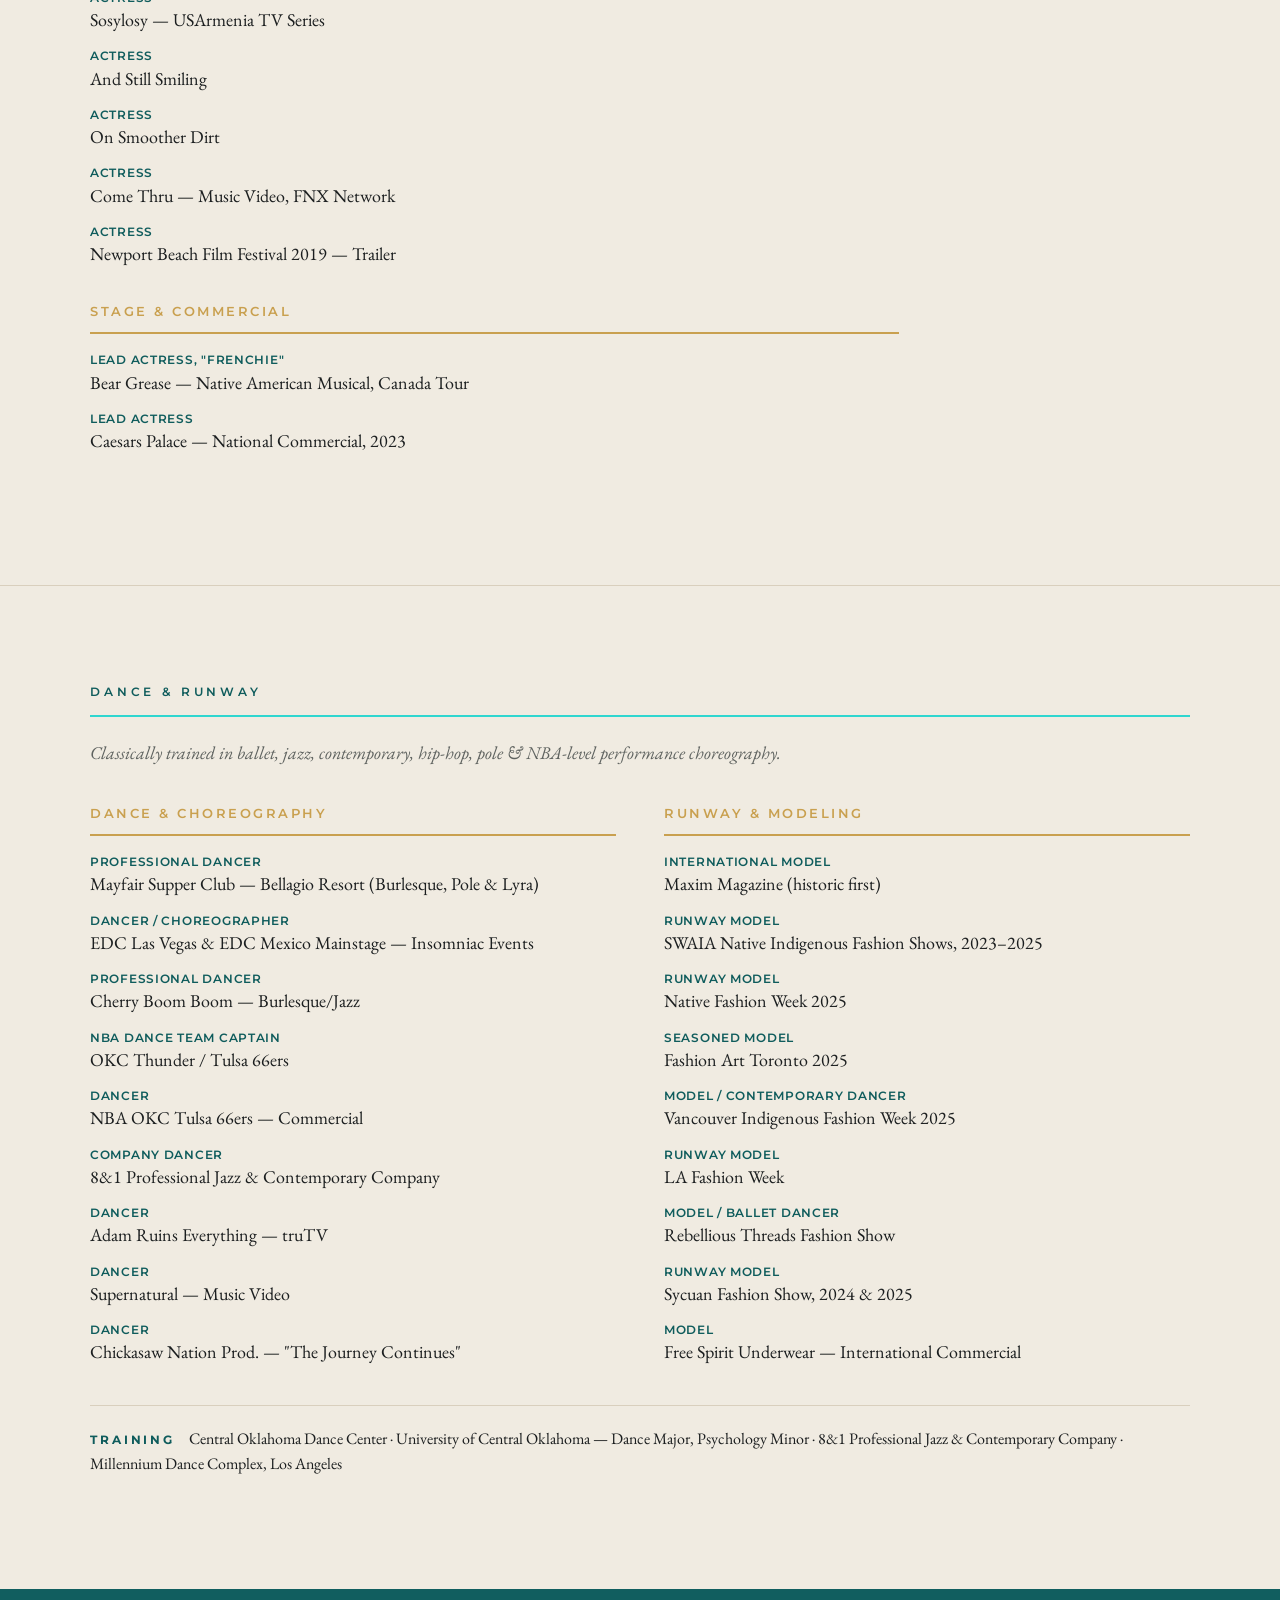
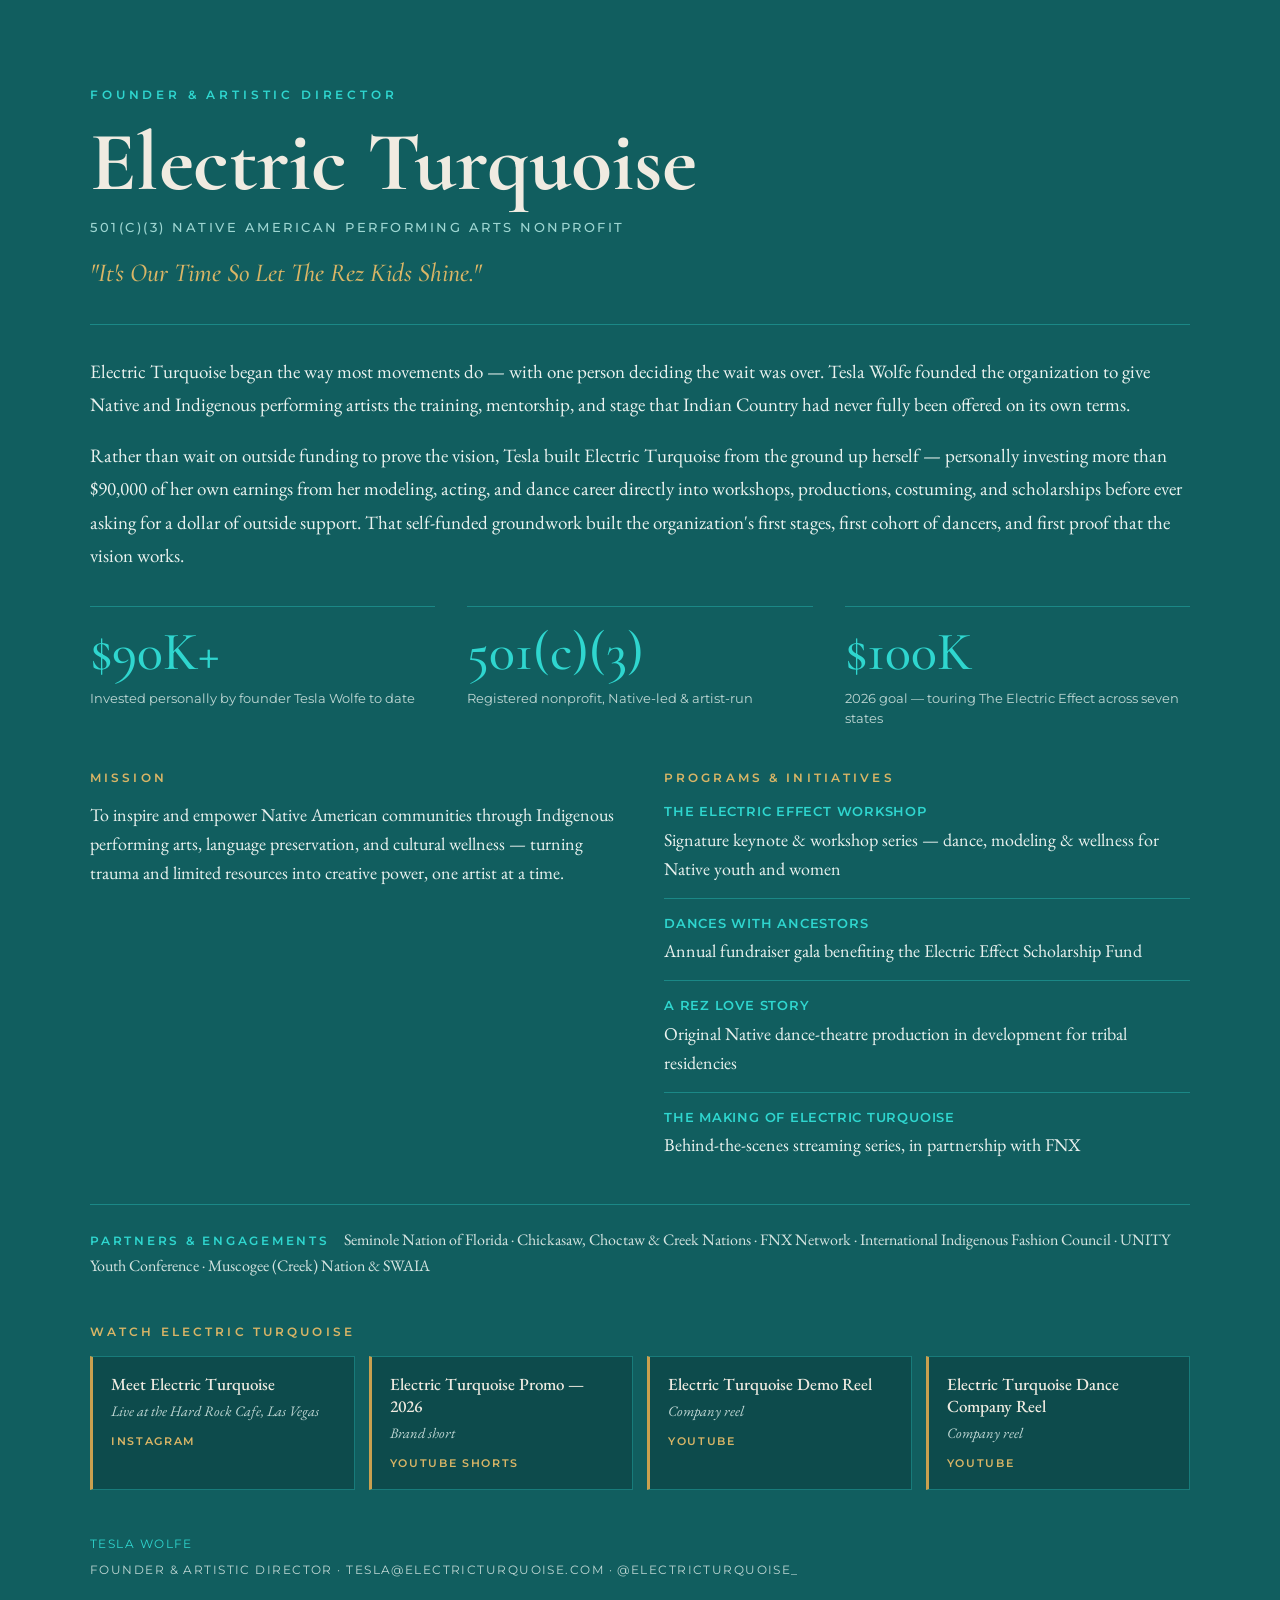
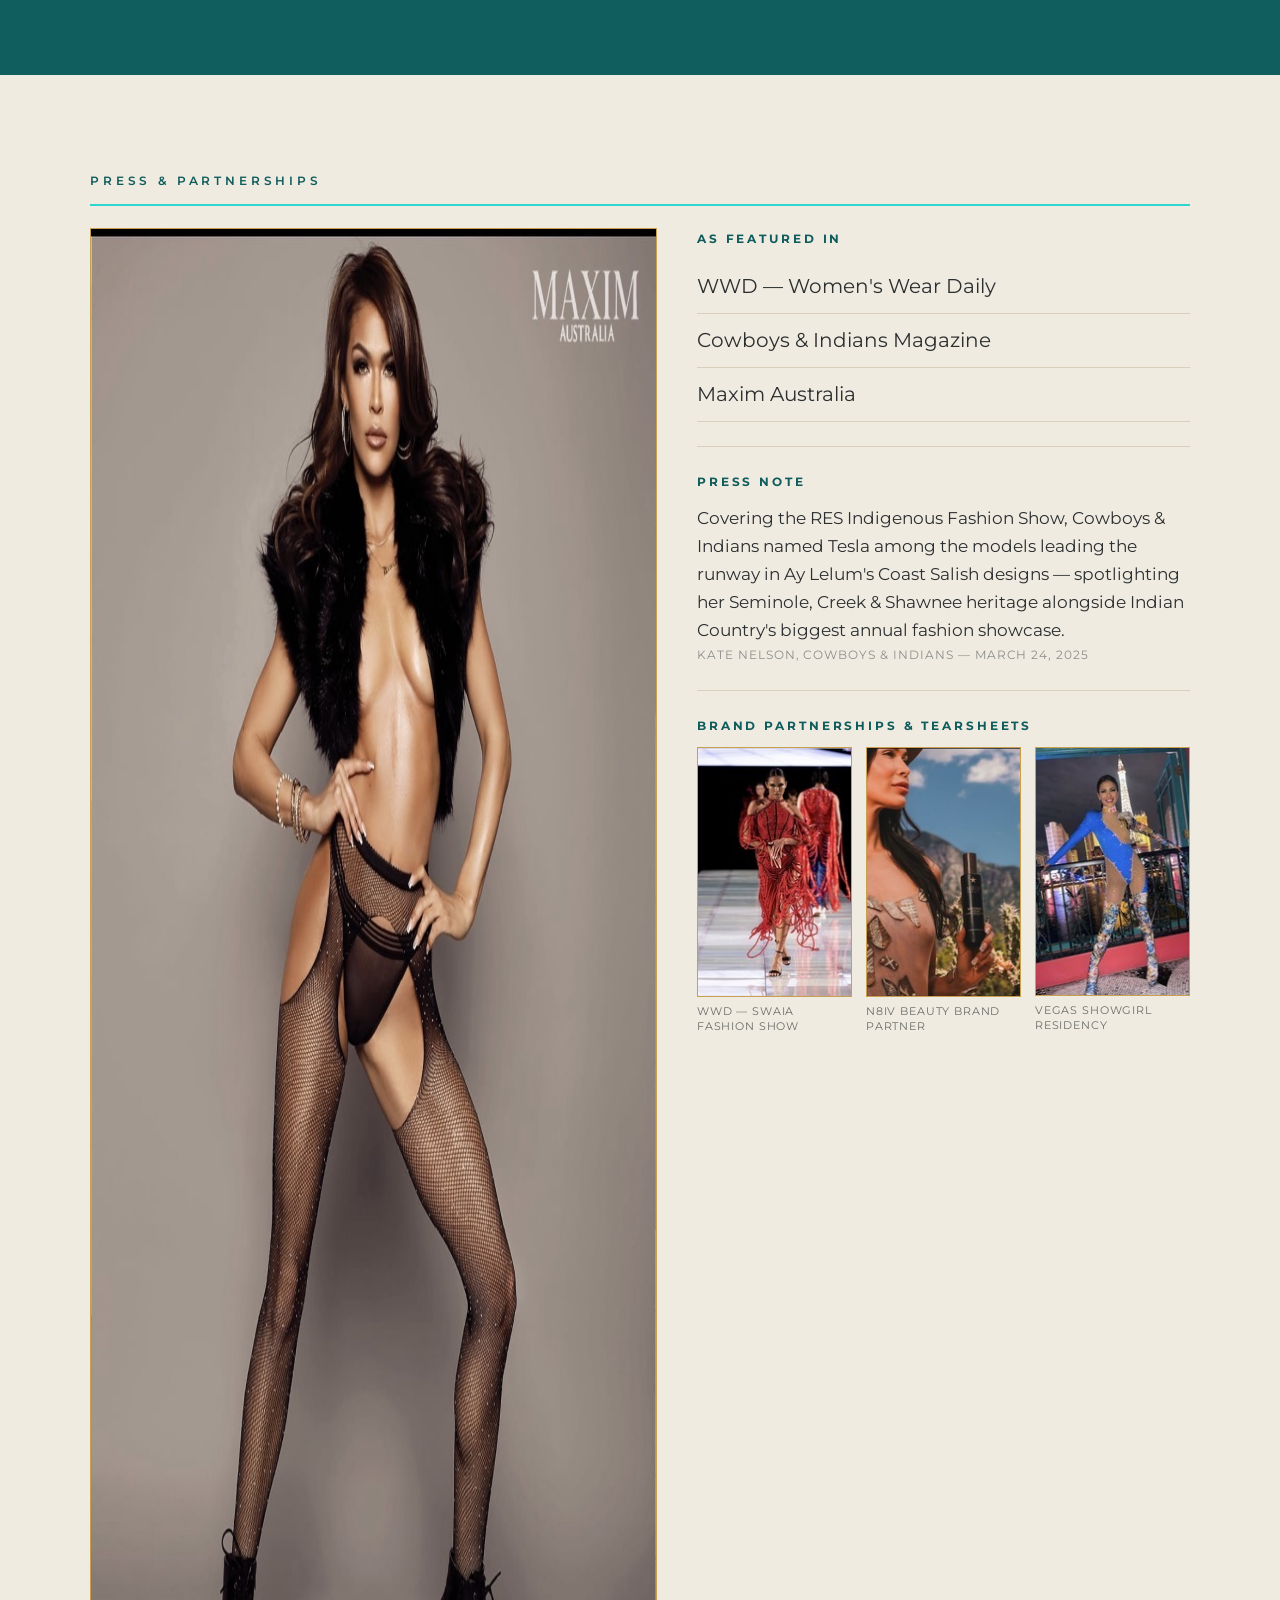
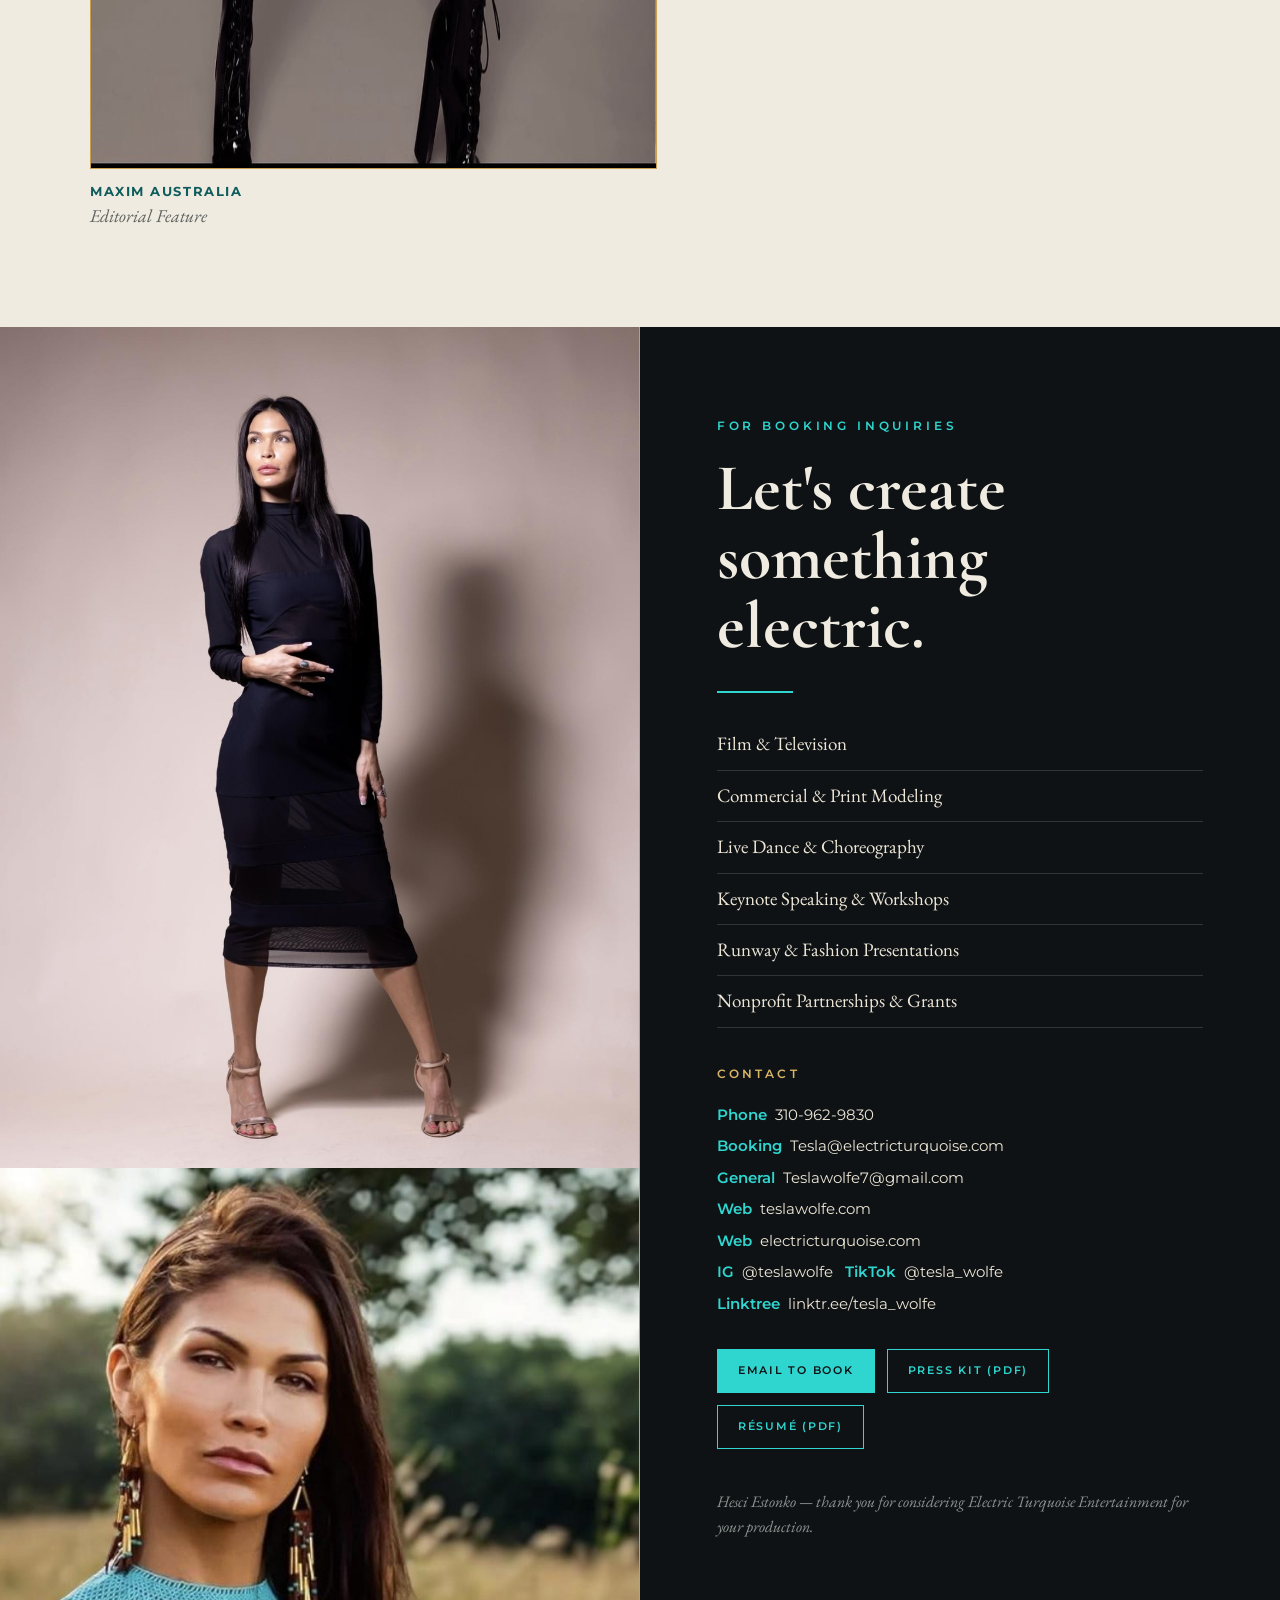
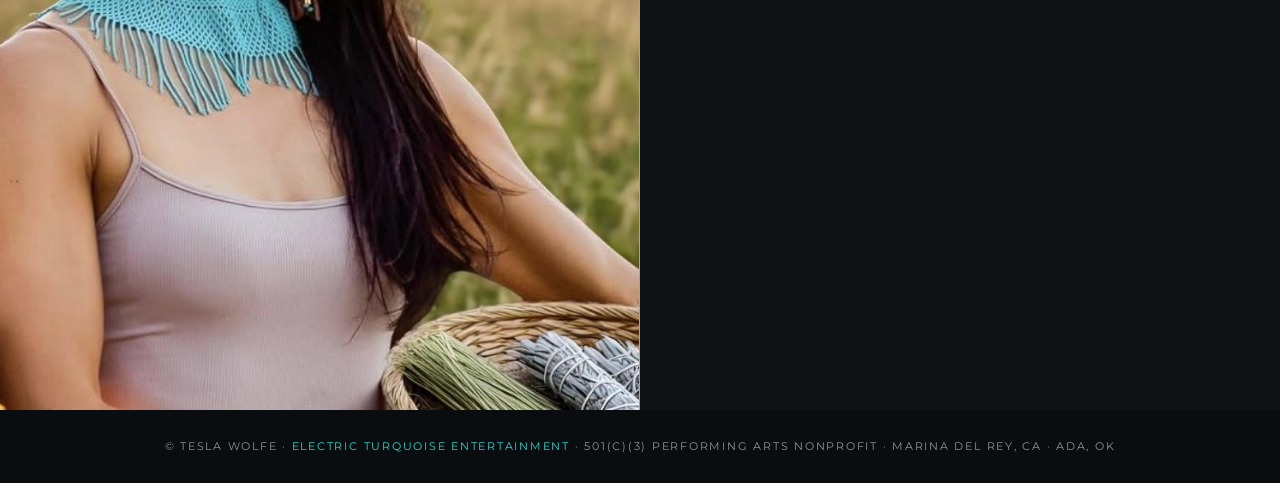
==== commit 0f6c310a: "Fix format while maintaining layout and links, add section on electric turquoise (6abba3d7d3b3d92936" ====
--- a/index.html
+++ b/index.html
@@ -3,663 +3,632 @@
 <head>
 <meta charset="UTF-8">
 <meta name="viewport" content="width=device-width, initial-scale=1.0">
-<title>Electric Turquoise — Tesla Wolfe | Reel Library</title>
+<title>Tesla Wolfe — Press Kit &amp; Booking Profile | Electric Turquoise Entertainment</title>
+<meta name="description" content="Tesla Wolfe — actress, dancer, choreographer, model, producer and founder of Electric Turquoise Entertainment, a 501(c)(3) Native American performing arts nonprofit. Press kit, reels and booking.">
 <link rel="preconnect" href="https://fonts.googleapis.com">
 <link rel="preconnect" href="https://fonts.gstatic.com" crossorigin>
-<link href="https://fonts.googleapis.com/css2?family=Big+Shoulders+Display:wght@600;800&family=Spectral:ital,wght@0,400;0,500;0,600;1,400&family=Space+Mono:wght@400;700&display=swap" rel="stylesheet">
+<link href="https://fonts.googleapis.com/css2?family=Cormorant+Garamond:ital,wght@0,500;0,600;0,700;1,500&family=EB+Garamond:ital,wght@0,400;0,500;1,400&family=Montserrat:wght@400;500;600;700&family=Kaushan+Script&display=swap" rel="stylesheet">
 <style>
   :root{
-    --turquoise:#2FB8AC;
-    --turquoise-deep:#1F8078;
-    --matrix:#131C19;
-    --matrix-2:#1C2A25;
-    --matrix-3:#233932;
-    --clay:#A8442C;
-    --gold:#D4A947;
+    --ink:#0E1215;
+    --ink-2:#161C20;
+    --cream:#F0EBE1;
+    --cream-line:#D9CFBD;
+    --teal:#0F5C5C;
+    --teal-page:#115E5F;
+    --teal-line:rgba(47,214,207,.35);
+    --turquoise:#2FD6CF;
+    --gold:#C9A04F;
+    --gold-soft:#D9B566;
+    --text:#1B1E1F;
+    --muted:#5E625F;
     --bone:#EDE6D6;
-    --bone-dim:#9FA79F;
+    --serif:'EB Garamond', Georgia, serif;
+    --display:'Cormorant Garamond', 'EB Garamond', Georgia, serif;
+    --sans:'Montserrat', system-ui, sans-serif;
+    --script:'Kaushan Script', cursive;
   }
   *{box-sizing:border-box;}
-  html{scroll-behavior:smooth;}
-  body{
-    margin:0;
-    background:var(--matrix);
-    color:var(--bone);
-    font-family:'Spectral', serif;
-    line-height:1.5;
-  }
+  html{scroll-behavior:smooth;scroll-padding-top:64px;}
+  body{margin:0;background:var(--ink);color:var(--text);font-family:var(--serif);font-size:18px;line-height:1.6;}
   a{color:inherit;}
-
-  /* ---- marquee bulb border ---- */
-  .marquee-row{
-    display:flex;
-    justify-content:space-between;
-    padding:10px 18px;
-    background:#0E1512;
-  }
-  .marquee-row span{
-    width:7px;height:7px;border-radius:50%;
-    background:var(--gold);
-    box-shadow:0 0 6px 1px rgba(212,169,71,.9);
-    opacity:.35;
-    animation:chase 3.6s ease-in-out infinite;
-  }
-  @keyframes chase{
-    0%,100%{opacity:.25;}
-    50%{opacity:1;box-shadow:0 0 10px 3px rgba(212,169,71,1);}
-  }
-  .marquee-row span:nth-child(odd){animation-delay:.4s;}
-  .marquee-row span:nth-child(3n){animation-delay:.9s;}
-  .marquee-row span:nth-child(4n){animation-delay:1.3s;}
-  @media (prefers-reduced-motion: reduce){
-    .marquee-row span{animation:none;opacity:.8;}
-  }
-
-  /* ---- hero ---- */
-  .hero{
-    position:relative;
-    padding:72px 24px 56px;
-    text-align:center;
-    overflow:hidden;
-    background:
-      radial-gradient(ellipse at 20% 15%, rgba(47,184,172,.16), transparent 55%),
-      radial-gradient(ellipse at 82% 70%, rgba(168,68,44,.14), transparent 50%),
-      repeating-linear-gradient(115deg, rgba(255,255,255,.015) 0 2px, transparent 2px 26px),
-      var(--matrix);
-    border-bottom:1px solid rgba(212,169,71,.25);
-  }
-  /* ---- main portrait ---- */
-  .portrait{
-    width:min(300px, 72vw);
-    aspect-ratio:4/5;
-    margin:0 auto 30px;
-    padding:6px;
-    border:1px solid var(--gold);
-    border-radius:160px 160px 6px 6px;
-    background:rgba(212,169,71,.08);
-    box-shadow:0 0 0 6px var(--matrix), 0 0 0 7px rgba(212,169,71,.35), 0 18px 50px -12px rgba(47,184,172,.45);
-  }
-  .portrait img{
-    display:block;width:100%;height:100%;
-    object-fit:cover;object-position:50% 20%;
-    border-radius:154px 154px 3px 3px;
-  }
-  .hero-ctas{display:flex;flex-wrap:wrap;justify-content:center;gap:12px;}
-
-  .eyebrow{
-    font-family:'Space Mono', monospace;
-    letter-spacing:.28em;
-    font-size:12px;
-    text-transform:uppercase;
-    color:var(--gold);
-  }
-  h1.brand{
-    font-family:'Big Shoulders Display', sans-serif;
-    font-weight:800;
-    font-size:clamp(48px, 9vw, 108px);
-    letter-spacing:.03em;
-    line-height:.92;
-    margin:14px 0 6px;
-    color:var(--bone);
-    text-shadow:0 0 34px rgba(47,184,172,.45);
-  }
-  .brand em{
-    font-style:normal;
-    color:var(--turquoise);
-  }
-  .subtitle{
-    font-family:'Space Mono', monospace;
-    font-size:14px;
-    letter-spacing:.06em;
-    color:var(--bone-dim);
-    margin-bottom:26px;
-  }
-  .bio{
-    max-width:640px;
-    margin:0 auto;
-    font-size:17px;
-    color:var(--bone-dim);
-  }
-  .bio strong{color:var(--bone);font-weight:600;}
-  .sectors{
-    display:flex;flex-wrap:wrap;justify-content:center;gap:10px;
-    margin-top:28px;
-  }
-  .sectors span{
-    font-family:'Space Mono', monospace;
-    font-size:11px;letter-spacing:.09em;text-transform:uppercase;
-    padding:7px 14px;border-radius:100px;
-    border:1px solid rgba(47,184,172,.4);
-    color:var(--turquoise);
-  }
-  .links-cta{
+  img{max-width:100%;display:block;}
+
+  /* ---- shared type ---- */
+  .kicker{
+    font-family:var(--sans);font-weight:600;font-size:12px;letter-spacing:.32em;text-transform:uppercase;
+    color:var(--teal);margin:0;
+  }
+  .page-head{border-bottom:2px solid var(--turquoise);padding-bottom:14px;margin-bottom:22px;}
+  .page-intro{font-style:italic;color:var(--muted);margin:0 0 36px;}
+  .sub-head{
+    font-family:var(--sans);font-weight:600;font-size:12.5px;letter-spacing:.2em;text-transform:uppercase;
+    color:var(--gold);margin:0 0 18px;padding-bottom:10px;border-bottom:2px solid var(--gold);
+  }
+  .side-head{
+    font-family:var(--sans);font-weight:700;font-size:12px;letter-spacing:.24em;text-transform:uppercase;
+    color:var(--teal);margin:0 0 10px;
+  }
+  .signature{font-family:var(--script);font-size:38px;color:var(--teal);margin:24px 0 0;line-height:1;}
+
+  /* ---- nav ---- */
+  .nav{
+    position:sticky;top:0;z-index:20;
+    display:flex;align-items:center;gap:24px;
+    padding:14px clamp(20px,5vw,72px);
+    background:rgba(14,18,21,.94);backdrop-filter:blur(8px);
+    border-bottom:1px solid rgba(47,214,207,.18);
+  }
+  .nav .mark{font-family:var(--sans);font-weight:600;font-size:11px;letter-spacing:.3em;color:var(--turquoise);text-decoration:none;white-space:nowrap;}
+  .nav ul{display:flex;gap:22px;list-style:none;margin:0 0 0 auto;padding:0;overflow-x:auto;scrollbar-width:none;}
+  .nav ul::-webkit-scrollbar{display:none;}
+  .nav a.link{font-family:var(--sans);font-size:11px;font-weight:500;letter-spacing:.18em;text-transform:uppercase;color:#C9CFCC;text-decoration:none;white-space:nowrap;}
+  .nav a.link:hover{color:var(--turquoise);}
+  @media (max-width:720px){ .nav .mark{display:none;} .nav ul{margin:0;} }
+
+  /* ---- page wrapper ---- */
+  .page{padding:clamp(56px,8vw,96px) clamp(20px,6vw,80px);}
+  .page-inner{max-width:1100px;margin:0 auto;}
+  .cream{background:var(--cream);}
+  .cream + .cream{border-top:1px solid var(--cream-line);}
+
+  /* ---- 1. cover ---- */
+  .cover{
+    position:relative;display:grid;grid-template-columns:minmax(0,1fr) minmax(0,1fr);
+    min-height:min(92vh,960px);background:var(--ink);color:var(--bone);overflow:hidden;
+  }
+  .cover-text{position:relative;z-index:2;display:flex;flex-direction:column;padding:clamp(48px,7vw,96px) 0 clamp(36px,5vw,64px) clamp(24px,7vw,96px);}
+  .cover-text .kicker{color:var(--turquoise);}
+  .cover h1{
+    font-family:var(--display);font-weight:500;font-size:clamp(76px,11vw,150px);line-height:.88;letter-spacing:.01em;
+    margin:22px 0 0;color:var(--bone);
+  }
+  .cover h1 span{display:block;color:var(--turquoise);}
+  .cover .rule{width:140px;height:2px;background:var(--turquoise);margin:40px 0 30px;}
+  .cover .roles{font-family:var(--sans);font-weight:500;font-size:clamp(12px,1.25vw,15px);letter-spacing:.18em;text-transform:uppercase;line-height:2.1;margin:0;}
+  .cover .tag{font-style:italic;color:var(--gold-soft);font-size:clamp(18px,1.7vw,22px);max-width:430px;margin:22px 0 0;}
+  .cover-ctas{display:flex;flex-wrap:wrap;gap:12px;margin-top:34px;}
+  .btn{
     display:inline-flex;align-items:center;gap:8px;
-    margin-top:24px;
-    font-family:'Space Mono', monospace;font-size:12px;letter-spacing:.08em;text-transform:uppercase;
-    padding:10px 22px;border-radius:100px;
-    border:1px solid var(--gold);color:var(--gold);
-    text-decoration:none;
-    transition:background .18s ease, color .18s ease;
-  }
-  .links-cta:hover{background:var(--gold);color:var(--matrix);}
-  .links-cta svg{width:14px;height:14px;flex:none;}
-
-  /* ---- section framing ---- */
-  section.block{padding:52px 24px;max-width:1140px;margin:0 auto;}
-  .section-head{
-    display:flex;align-items:baseline;gap:16px;
-    margin-bottom:26px;
-    border-bottom:1px solid rgba(237,230,214,.14);
-    padding-bottom:12px;
-  }
-  .section-head .eyebrow{color:var(--turquoise);}
-  .section-head h2{
-    font-family:'Big Shoulders Display', sans-serif;
-    font-weight:700;font-size:30px;letter-spacing:.01em;
-    margin:0;color:var(--bone);
-  }
-  .section-note{
-    font-family:'Space Mono', monospace;
-    font-size:12px;color:var(--bone-dim);margin-left:auto;
-  }
-
-  /* ---- featured (now showing) ---- */
-  .featured-grid{
-    display:grid;
-    grid-template-columns:repeat(auto-fit, minmax(260px,1fr));
-    gap:18px;
-  }
-  .featured-card{
-    position:relative;
-    background:linear-gradient(160deg, var(--matrix-3), var(--matrix-2));
-    border:1px solid rgba(212,169,71,.5);
-    border-radius:4px;
-    padding:20px 20px 18px;
-    text-decoration:none;
-    display:block;
-    transition:transform .18s ease, box-shadow .18s ease, border-color .18s ease;
-  }
-  .featured-card:hover{
-    transform:translateY(-3px);
-    border-color:var(--gold);
-    box-shadow:0 10px 26px -8px rgba(212,169,71,.5);
-  }
-  .tag{
-    display:inline-flex;align-items:center;gap:6px;
-    font-family:'Space Mono', monospace;font-size:10px;letter-spacing:.1em;text-transform:uppercase;
-    padding:4px 9px;border-radius:100px;margin-bottom:12px;
-  }
-  .tag.gold{background:rgba(212,169,71,.14);color:var(--gold);border:1px solid rgba(212,169,71,.4);}
-  .tag.teal{background:rgba(47,184,172,.14);color:var(--turquoise);border:1px solid rgba(47,184,172,.4);}
-  .card-title{
-    font-weight:600;font-size:18px;color:var(--bone);margin:0 0 4px;
-  }
-  .card-sub{
-    font-size:13.5px;color:var(--bone-dim);margin:0;
-  }
-  .platform{
-    display:flex;align-items:center;gap:6px;
-    margin-top:14px;font-family:'Space Mono', monospace;font-size:11px;letter-spacing:.06em;text-transform:uppercase;color:var(--bone-dim);
-  }
-  .platform svg{width:14px;height:14px;flex:none;}
-
-  /* ---- ticket-stub reel cards ---- */
-  .reel-grid{
-    display:grid;
-    grid-template-columns:repeat(auto-fill, minmax(250px,1fr));
-    gap:16px;
-  }
-  .reel-card{
-    position:relative;
-    background:var(--matrix-2);
-    border:1px solid rgba(237,230,214,.12);
-    border-radius:3px;
-    padding:16px 16px 14px 22px;
-    text-decoration:none;
-    display:block;
-    transition:transform .16s ease, border-color .16s ease, background .16s ease;
-  }
-  .reel-card::before{
-    content:"";
-    position:absolute;left:0;top:0;bottom:0;width:10px;
-    background-image:radial-gradient(circle, var(--matrix) 2.2px, transparent 2.3px);
-    background-size:10px 12px;
-    background-position:0 4px;
-  }
-  .reel-card:hover{
-    transform:translateY(-2px);
-    border-color:var(--turquoise);
-    background:var(--matrix-3);
-  }
-  .reel-card .card-title{font-size:15.5px;}
-  .reel-card .card-sub{font-size:12.5px;}
-  .reel-card .platform{margin-top:10px;}
-
-  /* ---- résumé ---- */
-  .resume-layout{
-    display:grid;
-    grid-template-columns:minmax(220px, 280px) 1fr;
-    gap:28px;
-    align-items:start;
-  }
-  @media (max-width: 760px){ .resume-layout{grid-template-columns:1fr;} }
-  .resume-side{
-    background:linear-gradient(160deg, var(--matrix-3), var(--matrix-2));
-    border:1px solid rgba(212,169,71,.4);
-    border-radius:4px;
-    padding:22px 20px;
-  }
-  .resume-side .tagline{
-    font-style:italic;font-size:15px;color:var(--bone);margin:0 0 18px;
-  }
-  .resume-side h3, .resume-main h3{
-    font-family:'Space Mono', monospace;
-    font-size:11px;letter-spacing:.2em;text-transform:uppercase;font-weight:700;
-    color:var(--gold);margin:0 0 10px;
-  }
-  .resume-side h3:not(:first-of-type){margin-top:22px;}
-  .resume-side ul{list-style:none;margin:0;padding:0;font-size:14.5px;color:var(--bone-dim);}
-  .resume-side li{padding:2px 0;}
-  .resume-side li strong{color:var(--bone);font-weight:600;}
-  .resume-main{display:grid;gap:26px;}
-  .resume-main h3{color:var(--turquoise);padding-bottom:8px;border-bottom:1px solid rgba(47,184,172,.3);}
-  .credits{list-style:none;margin:0;padding:0;}
-  .credits li{
-    display:flex;justify-content:space-between;gap:16px;
-    padding:6px 0;
-    border-bottom:1px dashed rgba(237,230,214,.1);
-    font-size:15px;color:var(--bone);
-  }
-  .credits li span{
-    font-family:'Space Mono', monospace;font-size:11.5px;letter-spacing:.04em;
-    color:var(--bone-dim);text-align:right;flex:none;max-width:48%;
-  }
-  .resume-download{margin-top:22px;}
-
-  footer{
-    padding:44px 24px 56px;
-    text-align:center;
-    border-top:1px solid rgba(237,230,214,.14);
-  }
-  footer .brand-mini{
-    font-family:'Big Shoulders Display', sans-serif;
-    font-weight:800;font-size:22px;letter-spacing:.04em;color:var(--turquoise);
-  }
-  footer p{font-family:'Space Mono', monospace;font-size:12px;color:var(--bone-dim);margin:8px 0 0;}
-  footer a.contact{color:var(--gold);text-decoration:none;}
-  footer a.contact:hover{text-decoration:underline;}
+    font-family:var(--sans);font-weight:600;font-size:11px;letter-spacing:.16em;text-transform:uppercase;
+    padding:12px 20px;border:1px solid var(--turquoise);color:var(--turquoise);text-decoration:none;
+    transition:background .18s ease,color .18s ease;
+  }
+  .btn:hover{background:var(--turquoise);color:var(--ink);}
+  .btn.solid{background:var(--turquoise);color:var(--ink);}
+  .btn.solid:hover{background:transparent;color:var(--turquoise);}
+  .btn.gold{border-color:var(--gold);color:var(--gold-soft);}
+  .btn.gold:hover{background:var(--gold);color:var(--ink);}
+  .btn svg{width:14px;height:14px;flex:none;}
+  .cover-foot{margin-top:auto;padding-top:48px;font-family:var(--sans);font-weight:600;font-size:11.5px;letter-spacing:.2em;text-transform:uppercase;}
+  .cover-foot i{display:inline-block;width:6px;height:6px;border-radius:50%;background:var(--turquoise);margin:0 14px;vertical-align:middle;}
+  .cover-photo{position:relative;}
+  .cover-photo img{position:absolute;inset:0;width:100%;height:100%;object-fit:cover;object-position:50% 18%;}
+  .cover-photo::before{
+    content:"";position:absolute;inset:0;z-index:1;
+    background:linear-gradient(90deg,var(--ink) 0%,rgba(14,18,21,.55) 22%,rgba(14,18,21,0) 48%);
+  }
+  .cover-photo .pk-label{position:absolute;top:clamp(48px,7vw,96px);right:clamp(20px,4vw,56px);z-index:2;font-family:var(--sans);font-size:11px;letter-spacing:.3em;text-transform:uppercase;color:rgba(255,255,255,.75);}
+  @media (max-width:860px){
+    .cover{grid-template-columns:1fr;}
+    .cover-photo{order:-1;height:72vh;}
+    .cover-photo::before{background:linear-gradient(0deg,var(--ink) 0%,rgba(14,18,21,0) 45%);}
+    .cover-photo .pk-label{display:none;}
+    .cover-text{padding:0 24px 48px;margin-top:-120px;}
+  }
+
+  /* ---- 2. biography ---- */
+  .bio-grid{display:grid;grid-template-columns:280px 1fr;gap:clamp(28px,4vw,48px);align-items:start;}
+  .framed{border:1px solid var(--gold);padding:9px;background:var(--cream);}
+  .side-block{padding:24px 0;border-bottom:1px solid var(--cream-line);font-family:var(--sans);font-size:14px;line-height:1.85;color:#2B2F30;}
+  .side-block:last-child{border-bottom:0;}
+  .side-block p{margin:0;}
+  .side-block b{font-weight:600;color:var(--text);}
+  .side-block a{text-decoration:none;}
+  .side-block a:hover{color:var(--teal);text-decoration:underline;}
+  .bio-copy p{margin:0 0 20px;font-size:19px;line-height:1.75;}
+  @media (max-width:820px){ .bio-grid{grid-template-columns:1fr;} .bio-side{max-width:360px;} }
+
+  /* ---- credit lists ---- */
+  .two-col{display:grid;grid-template-columns:1fr 1fr;gap:clamp(24px,4vw,48px);}
+  .main-side{display:grid;grid-template-columns:1fr 240px;gap:clamp(28px,4vw,56px);align-items:start;}
+  @media (max-width:820px){ .two-col,.main-side{grid-template-columns:1fr;} }
+  .credits{list-style:none;margin:0 0 36px;padding:0;}
+  .credits li{margin:0 0 16px;line-height:1.35;}
+  .credits .role{display:block;font-family:var(--sans);font-weight:600;font-size:12px;letter-spacing:.06em;text-transform:uppercase;color:var(--teal);margin-bottom:2px;}
+  .badge{display:inline-block;background:var(--teal);color:#fff;font-family:var(--sans);font-weight:600;font-size:12px;letter-spacing:.14em;text-transform:uppercase;padding:9px 14px;}
+  .aside-list .side-block{font-family:var(--serif);font-size:16px;line-height:1.6;}
+  .training-row{border-top:1px solid var(--cream-line);padding-top:20px;margin-top:4px;font-size:16px;}
+  .training-row .side-head{display:inline;margin-right:14px;}
+
+  /* ---- reel cards (inside cream pages) ---- */
+  .reel-block{margin-top:44px;}
+  .reel-grid{display:grid;grid-template-columns:repeat(auto-fill,minmax(230px,1fr));gap:14px;}
+  .reel{
+    display:flex;flex-direction:column;gap:4px;
+    padding:16px 18px;border:1px solid var(--cream-line);border-left:3px solid var(--turquoise);
+    background:#F7F3EC;text-decoration:none;
+    transition:transform .16s ease,border-color .16s ease,box-shadow .16s ease;
+  }
+  .reel:hover{transform:translateY(-2px);border-color:var(--teal);box-shadow:0 10px 22px -14px rgba(15,92,92,.6);}
+  .reel .t{font-weight:500;font-size:17px;color:var(--text);line-height:1.3;}
+  .reel .s{font-size:14.5px;color:var(--muted);font-style:italic;}
+  .reel .p{display:flex;align-items:center;gap:6px;margin-top:8px;font-family:var(--sans);font-weight:600;font-size:10.5px;letter-spacing:.16em;text-transform:uppercase;color:var(--teal);}
+  .reel .p svg{width:14px;height:14px;flex:none;}
+
+  /* ---- reel library (dark) ---- */
+  .dark{background:var(--ink);color:var(--bone);}
+  .dark .kicker{color:var(--turquoise);}
+  .dark .page-head{border-color:var(--turquoise);}
+  .dark .page-intro{color:#A9B0AD;}
+  .dark .sub-head{color:var(--gold-soft);border-color:rgba(201,160,79,.6);}
+  .featured-grid{display:grid;grid-template-columns:repeat(auto-fit,minmax(240px,1fr));gap:16px;margin-bottom:48px;}
+  .feature{
+    display:flex;flex-direction:column;gap:6px;padding:22px 22px 20px;text-decoration:none;
+    background:linear-gradient(160deg,#18242A,var(--ink-2));border:1px solid rgba(201,160,79,.45);
+    transition:transform .18s ease,border-color .18s ease,box-shadow .18s ease;
+  }
+  .feature:hover{transform:translateY(-3px);border-color:var(--gold);box-shadow:0 14px 30px -14px rgba(201,160,79,.55);}
+  .feature .flag{align-self:flex-start;font-family:var(--sans);font-weight:600;font-size:10px;letter-spacing:.18em;text-transform:uppercase;color:var(--gold-soft);border:1px solid rgba(201,160,79,.55);padding:4px 9px;margin-bottom:8px;}
+  .feature .flag.teal{color:var(--turquoise);border-color:var(--teal-line);}
+  .feature .t{font-family:var(--display);font-weight:600;font-size:24px;line-height:1.15;color:var(--bone);}
+  .feature .s{font-size:15px;color:#A9B0AD;}
+  .feature .p{display:flex;align-items:center;gap:6px;margin-top:auto;padding-top:12px;font-family:var(--sans);font-weight:600;font-size:10.5px;letter-spacing:.16em;text-transform:uppercase;color:var(--turquoise);}
+  .feature .p svg{width:14px;height:14px;flex:none;}
+  .dark .reel{background:var(--ink-2);border-color:rgba(237,230,214,.12);border-left-color:var(--turquoise);}
+  .dark .reel:hover{border-color:var(--turquoise);box-shadow:0 10px 22px -14px rgba(47,214,207,.6);}
+  .dark .reel .t{color:var(--bone);}
+  .dark .reel .s{color:#A9B0AD;}
+  .dark .reel .p{color:var(--turquoise);}
+  .dark .reel-block:first-of-type{margin-top:0;}
+
+  /* ---- 5. electric turquoise ---- */
+  .et{background:var(--teal-page);color:#EAF2EF;}
+  .et .kicker{color:var(--turquoise);}
+  .et h2{font-family:var(--display);font-weight:700;font-size:clamp(52px,7vw,84px);line-height:1;margin:16px 0 14px;color:var(--cream);}
+  .et .et-sub{font-family:var(--sans);font-weight:500;font-size:12.5px;letter-spacing:.2em;text-transform:uppercase;color:#9ED6D2;margin:0;}
+  .et .motto{font-family:var(--display);font-style:italic;font-weight:500;font-size:26px;color:var(--gold-soft);margin:14px 0 0;}
+  .et hr{border:0;border-top:1px solid var(--teal-line);margin:30px 0;}
+  .et .story p{margin:0 0 18px;font-size:19px;line-height:1.75;}
+  .stats{display:grid;grid-template-columns:repeat(3,1fr);gap:clamp(18px,3vw,32px);margin:34px 0 40px;}
+  .stat{border-top:1px solid var(--teal-line);padding-top:18px;}
+  .stat b{display:block;font-family:var(--display);font-weight:500;font-size:clamp(38px,4.6vw,54px);line-height:1;color:var(--turquoise);}
+  .stat span{display:block;margin-top:10px;font-family:var(--sans);font-size:13px;line-height:1.5;color:#BFD7D4;}
+  @media (max-width:640px){ .stats{grid-template-columns:1fr;} }
+  .et .gold-head{font-family:var(--sans);font-weight:600;font-size:12px;letter-spacing:.26em;text-transform:uppercase;color:var(--gold-soft);margin:0 0 14px;}
+  .programs{list-style:none;margin:0;padding:0;}
+  .programs li{padding:0 0 14px;margin:0 0 14px;border-bottom:1px solid var(--teal-line);}
+  .programs li:last-child{border-bottom:0;margin-bottom:0;}
+  .programs b{display:block;font-family:var(--sans);font-weight:600;font-size:13px;letter-spacing:.06em;text-transform:uppercase;color:var(--turquoise);margin-bottom:4px;}
+  .partners{border-top:1px solid var(--teal-line);margin-top:30px;padding-top:22px;font-size:16px;color:#D5E4E1;}
+  .partners .label{font-family:var(--sans);font-weight:600;font-size:11.5px;letter-spacing:.24em;text-transform:uppercase;color:var(--turquoise);margin-right:14px;}
+  .et .reel{background:rgba(8,40,40,.35);border-color:var(--teal-line);border-left-color:var(--gold);}
+  .et .reel:hover{border-color:var(--turquoise);box-shadow:0 10px 22px -14px rgba(0,0,0,.6);}
+  .et .reel .t{color:var(--cream);}
+  .et .reel .s{color:#BFD7D4;}
+  .et .reel .p{color:var(--gold-soft);}
+  .et .et-sign{margin-top:48px;}
+  .et .et-sign .signature{color:var(--turquoise);}
+  .et .et-sign p{font-family:var(--sans);font-size:12px;letter-spacing:.12em;text-transform:uppercase;color:#BFD7D4;margin:10px 0 0;}
+  .et .et-sign a{text-decoration:none;}
+  .et .et-sign a:hover{color:var(--turquoise);}
+
+  /* ---- 6. press ---- */
+  .press-grid{display:grid;grid-template-columns:minmax(0,1.15fr) minmax(0,1fr);gap:clamp(24px,4vw,40px);align-items:start;}
+  @media (max-width:820px){ .press-grid{grid-template-columns:1fr;} }
+  .press-photo img{border:1px solid var(--gold);width:100%;}
+  .caption{margin-top:12px;}
+  .caption b{display:block;font-family:var(--sans);font-weight:700;font-size:13px;letter-spacing:.12em;text-transform:uppercase;color:var(--teal);}
+  .caption i{color:var(--muted);}
+  .featured-in{list-style:none;margin:0;padding:0;}
+  .featured-in li{font-size:20px;padding:8px 0;border-bottom:1px solid var(--cream-line);}
+  .press-note{font-size:17px;line-height:1.65;margin:0;}
+  .cite{font-family:var(--sans);font-size:12px;letter-spacing:.08em;text-transform:uppercase;color:#8C8F8B;margin-top:12px;}
+  .tears{display:grid;grid-template-columns:repeat(3,1fr);gap:14px;}
+  .tears img{border:1px solid var(--gold);aspect-ratio:3/4;object-fit:cover;width:100%;}
+  .tears span{display:block;margin-top:8px;font-family:var(--sans);font-size:10.5px;letter-spacing:.08em;text-transform:uppercase;color:#6A6D69;line-height:1.4;}
+
+  /* ---- 7. booking ---- */
+  .booking{display:grid;grid-template-columns:minmax(0,1fr) minmax(0,1fr);background:var(--ink);color:var(--bone);}
+  .booking-photos{display:grid;grid-template-rows:1fr 1fr;border-right:1px solid var(--turquoise);}
+  .booking-photos img{width:100%;height:100%;object-fit:cover;min-height:360px;}
+  .booking-photos img:first-child{object-position:50% 20%;}
+  .booking-text{padding:clamp(48px,7vw,96px) clamp(24px,6vw,80px);}
+  .booking-text .kicker{color:var(--turquoise);}
+  .booking h2{font-family:var(--display);font-weight:700;font-size:clamp(44px,5.4vw,66px);line-height:1.05;margin:18px 0 0;color:var(--cream);}
+  .booking .rule{width:76px;height:2px;background:var(--turquoise);margin:30px 0 26px;}
+  .services{list-style:none;margin:0 0 36px;padding:0;}
+  .services li{padding:10px 0;border-bottom:1px solid rgba(237,230,214,.16);font-size:19px;}
+  .contact-head{font-family:var(--sans);font-weight:600;font-size:12px;letter-spacing:.26em;text-transform:uppercase;color:var(--gold-soft);margin:0 0 16px;}
+  .contact{list-style:none;margin:0;padding:0;font-family:var(--sans);font-size:15px;line-height:2.1;}
+  .contact b{font-weight:600;color:var(--turquoise);margin-right:8px;}
+  .contact a{text-decoration:none;}
+  .contact a:hover{color:var(--turquoise);text-decoration:underline;}
+  .thanks{font-style:italic;color:#8E9592;margin:40px 0 0;font-size:16px;}
+  .booking .cover-ctas{margin-top:30px;}
+  @media (max-width:860px){
+    .booking{grid-template-columns:1fr;}
+    .booking-photos{grid-template-rows:none;grid-template-columns:1fr 1fr;border-right:0;border-bottom:1px solid var(--turquoise);}
+    .booking-photos img{min-height:0;aspect-ratio:3/4;}
+  }
+
+  footer{background:#0A0D0F;color:#8E9592;text-align:center;padding:28px 20px;font-family:var(--sans);font-size:11px;letter-spacing:.16em;text-transform:uppercase;}
+  footer a{color:var(--turquoise);text-decoration:none;}
+
+  @media (prefers-reduced-motion: reduce){ *{transition:none !important;} html{scroll-behavior:auto;} }
 </style>
 </head>
 <body>
 
-<div class="marquee-row" aria-hidden="true">
-  <span></span><span></span><span></span><span></span><span></span><span></span><span></span><span></span>
-  <span></span><span></span><span></span><span></span><span></span><span></span><span></span><span></span>
-  <span></span><span></span><span></span><span></span><span></span><span></span><span></span><span></span>
-</div>
-
-<header class="hero">
-  <figure class="portrait">
-    <img src="/images/tesla-wolfe-headshot.jpeg" alt="Tesla Wolfe portrait — smiling in a denim jacket with a turquoise-inlay earring and silver squash blossom necklace" width="1283" height="1600" fetchpriority="high">
-  </figure>
-  <div class="eyebrow">Founder · Artistic Director · Performing Arts Educator</div>
-  <h1 class="brand">ELECTRIC <em>TURQUOISE</em></h1>
-  <div class="subtitle">TESLA WOLFE — REEL &amp; PRESS LIBRARY</div>
-  <p class="bio">
-    <strong>Tesla Wolfe</strong> is a professional dancer, choreographer, actress, model, and producer from Ada, Oklahoma, of Seminole, Creek, and Absentee Shawnee descent — the first Native American model featured in <strong>Maxim Magazine</strong>. A former Vegas showgirl at the Bellagio's Mayfair Supper Club and choreographer for Insomniac Entertainment's EDC Las Vegas Mainstage, her screen credits include <strong>Yellowstone</strong> and <strong>Interior Chinatown</strong>. She is signed with Wilhelmina and N.T.A. Talent Agency, and founded <strong>Electric Turquoise Entertainment</strong>, a 501(c)(3) nonprofit dedicated to underprivileged talented performing artists.
-  </p>
-  <div class="sectors">
-    <span>Dance</span><span>Modeling</span><span>Acting</span><span>Holistic Well-Being</span><span>Education</span><span>Production</span>
-  </div>
-  <div class="hero-ctas">
-  <a class="links-cta" href="https://linktr.ee/tesla_wolfe?utm_source=linktree_profile_share&ltsid=360f915f-0563-45ec-be61-017ecbcae3cb" target="_blank" rel="noopener">
-    <svg viewBox="0 0 24 24" fill="none" stroke="currentColor" stroke-width="1.8"><path d="M10 13a5 5 0 0 0 7.5.5l2-2a5 5 0 0 0-7-7l-1.5 1.5"/><path d="M14 11a5 5 0 0 0-7.5-.5l-2 2a5 5 0 0 0 7 7l1.5-1.5"/></svg>
-    All Links — Tesla Wolfe
-  </a>
-  <a class="links-cta" href="/images/tesla-wolfe-artist-resume-2026.pdf" target="_blank" rel="noopener">
-    <svg viewBox="0 0 24 24" fill="none" stroke="currentColor" stroke-width="1.8"><path d="M12 3v12"/><path d="m7 10 5 5 5-5"/><path d="M5 21h14"/></svg>
-    Artist Résumé (PDF)
-  </a>
+<nav class="nav" aria-label="Sections">
+  <a class="mark" href="#top">ELECTRIC TURQUOISE</a>
+  <ul>
+    <li><a class="link" href="#biography">Biography</a></li>
+    <li><a class="link" href="#reels">Reels</a></li>
+    <li><a class="link" href="#acting">Acting</a></li>
+    <li><a class="link" href="#dance">Dance &amp; Runway</a></li>
+    <li><a class="link" href="#electric-turquoise">Electric Turquoise</a></li>
+    <li><a class="link" href="#press">Press</a></li>
+    <li><a class="link" href="#booking">Booking</a></li>
+  </ul>
+</nav>
+
+<!-- 1. COVER -->
+<header class="cover" id="top">
+  <div class="cover-text">
+    <p class="kicker">Electric Turquoise Entertainment</p>
+    <h1>TESLA <span>WOLFE</span></h1>
+    <div class="rule"></div>
+    <p class="roles">Actress · Dancer · Choreographer<br>Model · Producer · Entrepreneur</p>
+    <p class="tag">Founder of Electric Turquoise Entertainment, blending Native heritage with modern performance artistry.</p>
+    <div class="cover-ctas">
+      <a class="btn solid" href="#reels">Watch Reels</a>
+      <a class="btn" href="/images/tesla-wolfe-press-kit.pdf" target="_blank" rel="noopener">
+        <svg viewBox="0 0 24 24" fill="none" stroke="currentColor" stroke-width="1.8"><path d="M12 3v12"/><path d="m7 10 5 5 5-5"/><path d="M5 21h14"/></svg>
+        Press Kit (PDF)
+      </a>
+      <a class="btn" href="/images/tesla-wolfe-artist-resume-2026.pdf" target="_blank" rel="noopener">
+        <svg viewBox="0 0 24 24" fill="none" stroke="currentColor" stroke-width="1.8"><path d="M12 3v12"/><path d="m7 10 5 5 5-5"/><path d="M5 21h14"/></svg>
+        Résumé (PDF)
+      </a>
+      <a class="btn gold" href="https://linktr.ee/tesla_wolfe?utm_source=linktree_profile_share&ltsid=360f915f-0563-45ec-be61-017ecbcae3cb" target="_blank" rel="noopener">
+        <svg viewBox="0 0 24 24" fill="none" stroke="currentColor" stroke-width="1.8"><path d="M10 13a5 5 0 0 0 7.5.5l2-2a5 5 0 0 0-7-7l-1.5 1.5"/><path d="M14 11a5 5 0 0 0-7.5-.5l-2 2a5 5 0 0 0 7 7l1.5-1.5"/></svg>
+        All Links
+      </a>
+    </div>
+    <p class="cover-foot">Los Angeles, CA<i></i>SAG-AFTRA Eligible<i></i>teslawolfe.com</p>
+  </div>
+  <div class="cover-photo">
+    <span class="pk-label">Press Kit &amp; Booking Profile</span>
+    <img src="/images/tesla-wolfe-headshot.jpeg" alt="Tesla Wolfe smiling in a denim jacket with a turquoise-inlay earring and silver squash blossom necklace" width="1283" height="1600" fetchpriority="high">
   </div>
 </header>
 
-<!-- RÉSUMÉ -->
-<section class="block" id="resume">
-  <div class="section-head">
-    <span class="eyebrow">Artist Résumé</span>
-    <h2>Credits &amp; Training</h2>
-    <span class="section-note">2026</span>
-  </div>
-  <div class="resume-layout">
-    <aside class="resume-side">
-      <p class="tagline">Proud Native American woman. Entrepreneur. Founder &amp; Artistic Director of Electric Turquoise Entertainment.</p>
-      <h3>Agents</h3>
-      <ul>
-        <li><strong>N.T.A. Talent Agency</strong></li>
-        <li><strong>Wilhelmina Modeling Agency</strong></li>
-      </ul>
-      <h3>Stats</h3>
-      <ul>
-        <li>Native American — Seminole, Creek, Absentee Shawnee</li>
-        <li><strong>SAG-AFTRA Eligible</strong></li>
-        <li>Height: 5′7″</li>
-        <li>Weight: 111</li>
-        <li>Hair: Dark Brown</li>
-        <li>Eyes: Hazel</li>
-      </ul>
-      <h3>Based In</h3>
-      <ul><li>Los Angeles, CA</li></ul>
-      <a class="links-cta resume-download" href="/images/tesla-wolfe-artist-resume-2026.pdf" target="_blank" rel="noopener">
-        <svg viewBox="0 0 24 24" fill="none" stroke="currentColor" stroke-width="1.8"><path d="M12 3v12"/><path d="m7 10 5 5 5-5"/><path d="M5 21h14"/></svg>
-        Download PDF
+<!-- 2. BIOGRAPHY -->
+<section class="page cream" id="biography">
+  <div class="page-inner">
+    <div class="page-head"><p class="kicker">Biography</p></div>
+    <div class="bio-grid">
+      <aside class="bio-side">
+        <div class="framed"><img src="/images/tesla-wolfe-bio.jpg" alt="Tesla Wolfe portrait with long dark hair and feather earrings" width="396" height="526" loading="lazy"></div>
+        <div class="side-block">
+          <h3 class="side-head">Heritage</h3>
+          <p>Seminole, Creek &amp;<br>Absentee Shawnee</p>
+        </div>
+        <div class="side-block">
+          <h3 class="side-head">Vitals</h3>
+          <p><b>Height</b> 5′7″<br><b>Hair</b> Dark Brown<br><b>Eyes</b> Hazel<br><b>Status</b> SAG-AFTRA Eligible</p>
+        </div>
+        <div class="side-block">
+          <h3 class="side-head">Representation</h3>
+          <p>Wilhelmina Modeling Agency<br>NTA Talent Agency</p>
+        </div>
+        <div class="side-block">
+          <h3 class="side-head">Contact</h3>
+          <p><a href="tel:+13109629830">310-962-9830</a><br><a href="mailto:tesla@electricturquoise.com">Tesla@electricturquoise.com</a><br><a href="https://teslawolfe.com" target="_blank" rel="noopener">teslawolfe.com</a></p>
+        </div>
+      </aside>
+      <div class="bio-copy">
+        <p>Tesla Wolfe is a professional dancer, choreographer, actress, model, producer, and entrepreneur from Ada, Oklahoma, of Seminole, Creek, and Absentee Shawnee descent — the first Native American model ever featured in Maxim Magazine. A former Vegas showgirl at the Bellagio's Mayfair Supper Club and choreographer for Insomniac Entertainment's EDC Las Vegas Mainstage, her screen credits include <i>Yellowstone</i> and <i>Interior Chinatown</i>. She is signed with Wilhelmina Modeling Agency and NTA Talent Agency.</p>
+        <p>She trained at the Lee Strasberg Film &amp; Theatre Institute and the Ivana Chubbuck School of Acting, and attended the University of Central Oklahoma as a Dance major with a minor in Psychology. Her movement background spans ballet, jazz, contemporary, hip-hop, and pole, sharpened over years as a company member with 8&amp;1 Professional Jazz &amp; Contemporary Company.</p>
+        <p>Beyond performance, Tesla is the Founder and Artistic Director of Electric Turquoise Entertainment — a 501(c)(3) nonprofit she has personally funded from the ground up to open doors for Native, Indigenous, and underprivileged performing artists. Her reels, full acting and dance credits, and her nonprofit's story follow below.</p>
+        <p class="signature">Tesla Wolfe</p>
+      </div>
+    </div>
+  </div>
+</section>
+
+<!-- 3. REEL LIBRARY -->
+<section class="page dark" id="reels">
+  <div class="page-inner">
+    <div class="page-head"><p class="kicker">Reel Library</p></div>
+    <p class="page-intro">Now showing — the latest releases, followed by every reel by category.</p>
+
+    <div class="featured-grid">
+      <a class="feature" href="https://youtu.be/lmjRkDju5TI?is=IQXvalsU3HOhoVQz" target="_blank" rel="noopener">
+        <span class="flag">New</span>
+        <span class="t">This Is Indian Country: Sweethearts</span>
+        <span class="s">The Electric Ladies — Native American Showgirls, Jazz Dance Performance</span>
+        <span class="p"><svg viewBox="0 0 24 24" fill="currentColor"><path d="M23.5 6.2a3 3 0 0 0-2.1-2.1C19.5 3.5 12 3.5 12 3.5s-7.5 0-9.4.6A3 3 0 0 0 .5 6.2 31 31 0 0 0 0 12a31 31 0 0 0 .5 5.8 3 3 0 0 0 2.1 2.1c1.9.6 9.4.6 9.4.6s7.5 0 9.4-.6a3 3 0 0 0 2.1-2.1A31 31 0 0 0 24 12a31 31 0 0 0-.5-5.8zM9.6 15.6V8.4l6.3 3.6z"/></svg>YouTube</span>
       </a>
-    </aside>
-    <div class="resume-main">
+      <a class="feature" href="https://youtube.com/shorts/xBZFgRa0NYo?si=CyXUC4wA8hWYABLk" target="_blank" rel="noopener">
+        <span class="flag">New</span>
+        <span class="t">Electric Turquoise Promo — 2026</span>
+        <span class="s">Brand short</span>
+        <span class="p"><svg viewBox="0 0 24 24" fill="currentColor"><path d="M23.5 6.2a3 3 0 0 0-2.1-2.1C19.5 3.5 12 3.5 12 3.5s-7.5 0-9.4.6A3 3 0 0 0 .5 6.2 31 31 0 0 0 0 12a31 31 0 0 0 .5 5.8 3 3 0 0 0 2.1 2.1c1.9.6 9.4.6 9.4.6s7.5 0 9.4-.6a3 3 0 0 0 2.1-2.1A31 31 0 0 0 24 12a31 31 0 0 0-.5-5.8zM9.6 15.6V8.4l6.3 3.6z"/></svg>YouTube Shorts</span>
+      </a>
+      <a class="feature" href="https://youtu.be/OpLDXlbCM0g?feature=shared" target="_blank" rel="noopener">
+        <span class="flag teal">Live</span>
+        <span class="t">Sweet Native Emotion</span>
+        <span class="s">Choreographer — Hard Rock Cafe, 2025</span>
+        <span class="p"><svg viewBox="0 0 24 24" fill="currentColor"><path d="M23.5 6.2a3 3 0 0 0-2.1-2.1C19.5 3.5 12 3.5 12 3.5s-7.5 0-9.4.6A3 3 0 0 0 .5 6.2 31 31 0 0 0 0 12a31 31 0 0 0 .5 5.8 3 3 0 0 0 2.1 2.1c1.9.6 9.4.6 9.4.6s7.5 0 9.4-.6a3 3 0 0 0 2.1-2.1A31 31 0 0 0 24 12a31 31 0 0 0-.5-5.8zM9.6 15.6V8.4l6.3 3.6z"/></svg>YouTube</span>
+      </a>
+      <a class="feature" href="https://www.instagram.com/reel/DXDR8jWDcqb/?igsh=NTc4MTIwNjQ2YQ==" target="_blank" rel="noopener">
+        <span class="flag teal">Intro</span>
+        <span class="t">Meet Electric Turquoise</span>
+        <span class="s">Founder Tesla Wolfe introduces who we are and what we stand for — live at the Hard Rock Cafe, Las Vegas</span>
+        <span class="p"><svg viewBox="0 0 24 24" fill="none" stroke="currentColor" stroke-width="1.8"><rect x="2" y="2" width="20" height="20" rx="5"/><circle cx="12" cy="12" r="4.2"/><circle cx="17.4" cy="6.6" r="1.1" fill="currentColor" stroke="none"/></svg>Instagram</span>
+      </a>
+    </div>
+
+    <div class="reel-block">
+      <h3 class="sub-head">Acting</h3>
+      <div class="reel-grid">
+        <a class="reel" href="https://youtu.be/5PQXwUeWoRc?is=54kpN4nEgu4H8HcQ" target="_blank" rel="noopener"><span class="t">Acting Reel</span><span class="s">Tesla Wolfe</span><span class="p">YouTube</span></a>
+        <a class="reel" href="https://youtu.be/UGshNotMvuI?is=ADjB2kS1Oicd0jlE" target="_blank" rel="noopener"><span class="t">Acting Reel</span><span class="s">Tesla Wolfe</span><span class="p">YouTube</span></a>
+        <a class="reel" href="https://www.instagram.com/teslawolfe?igsh=NTc4MTIwNjQ2YQ%3D%3D&utm_source=qr" target="_blank" rel="noopener"><span class="t">Tesla Wolfe</span><span class="s">Instagram — Personal Profile</span><span class="p">Instagram</span></a>
+      </div>
+    </div>
+
+    <div class="reel-block">
+      <h3 class="sub-head">Dance &amp; Choreography</h3>
+      <div class="reel-grid">
+        <a class="reel" href="https://youtu.be/-FlKZWk8aHA" target="_blank" rel="noopener"><span class="t">Dance Reel</span><span class="s">Tesla Wolfe</span><span class="p">YouTube</span></a>
+        <a class="reel" href="https://youtu.be/lmjRkDju5TI?si=fSRZtewP0t9J8Dkq" target="_blank" rel="noopener"><span class="t">Jazz / Showgirl Choreography</span><span class="s">Dance performance</span><span class="p">YouTube</span></a>
+        <a class="reel" href="https://youtu.be/wCD_X08Wws4?si=NG1an_A2JXBtH8sO" target="_blank" rel="noopener"><span class="t">Burlesque Dance Choreo</span><span class="s">Tesla Wolfe</span><span class="p">YouTube</span></a>
+        <a class="reel" href="https://youtu.be/UwyvPx1qRvg" target="_blank" rel="noopener"><span class="t">Electric Turquoise Dance Company Reel</span><span class="s">Company reel</span><span class="p">YouTube</span></a>
+        <a class="reel" href="https://youtu.be/XHvGBkKhGfM" target="_blank" rel="noopener"><span class="t">Pole Reel</span><span class="s">Tesla Wolfe</span><span class="p">YouTube</span></a>
+        <a class="reel" href="https://www.instagram.com/reel/C0w-G4jvlzL/?igsh=b25jZGlncWRscWVp" target="_blank" rel="noopener"><span class="t">Savage Hip-Hop Choreography</span><span class="s">Tesla Wolfe</span><span class="p">Instagram</span></a>
+        <a class="reel" href="https://youtu.be/liDCQ7EoTLY?si=OAyI1jsSdQ5L80mw" target="_blank" rel="noopener"><span class="t">Hip-Hop Reel</span><span class="s">Tesla Wolfe</span><span class="p">YouTube</span></a>
+        <a class="reel" href="https://youtu.be/92q7iFscIVc?si=sX9cvpJVgZND8ae4" target="_blank" rel="noopener"><span class="t">Dance Fitness Class</span><span class="s">Choreographer</span><span class="p">YouTube</span></a>
+        <a class="reel" href="https://youtu.be/eMNi90V6HfY?si=J6V0TNn6wbX5f7NC" target="_blank" rel="noopener"><span class="t">Contemporary Dance</span><span class="s">Electric Turquoise</span><span class="p">YouTube</span></a>
+        <a class="reel" href="https://www.instagram.com/reel/DCaMq-SSmHo/?igsh=MXJ4dzFnbDV4ejIycA==" target="_blank" rel="noopener"><span class="t">Matriarch Heels Movement Choreography</span><span class="s">Tesla Wolfe — Ballroom Dance</span><span class="p">Instagram</span></a>
+      </div>
+    </div>
+
+    <div class="reel-block">
+      <h3 class="sub-head">Live Performances &amp; Shows</h3>
+      <div class="reel-grid">
+        <a class="reel" href="https://www.instagram.com/reel/DHIR-rqOXo2/?utm_source=ig_web_copy_link&igsh=MzRlODBiNWFlZA==" target="_blank" rel="noopener"><span class="t">Native Guitars Rez 2025</span><span class="s">"Pour Some Bepsi On Me"</span><span class="p">Instagram</span></a>
+        <a class="reel" href="https://youtu.be/nV1rDMrBHV4?si=nZx24EXitSwUC4xH" target="_blank" rel="noopener"><span class="t">Pour Some Bepsi On Me</span><span class="s">Choreographer — Hard Rock Cafe, 2025</span><span class="p">YouTube</span></a>
+        <a class="reel" href="https://www.instagram.com/reel/DHgkMGpvE2Y/?utm_source=ig_web_copy_link&igsh=MzRlODBiNWFlZA==" target="_blank" rel="noopener"><span class="t">FNX Red Carpet Gala</span><span class="s">May 2025</span><span class="p">Instagram</span></a>
+      </div>
+    </div>
+
+    <div class="reel-block">
+      <h3 class="sub-head">Fashion &amp; Runway</h3>
+      <div class="reel-grid">
+        <a class="reel" href="https://www.instagram.com/reel/DNbUBhHyhZb/?igsh=NTc4MTIwNjQ2YQ==" target="_blank" rel="noopener"><span class="t">Sky Eagle Collection Fashion Show</span><span class="s">Dance performance, 2025</span><span class="p">Instagram</span></a>
+        <a class="reel" href="https://www.instagram.com/reel/DOUEjhrkkDU/?igsh=NTc4MTIwNjQ2YQ==" target="_blank" rel="noopener"><span class="t">Native American / Indigenous Cancan Dance</span><span class="s">2025</span><span class="p">Instagram</span></a>
+      </div>
+    </div>
+  </div>
+</section>
+
+<!-- 4a. ACTING -->
+<section class="page cream" id="acting">
+  <div class="page-inner">
+    <div class="page-head"><p class="kicker">Acting</p></div>
+    <p class="page-intro">Trained at the Lee Strasberg Film &amp; Theatre Institute and the Ivana Chubbuck School of Acting.</p>
+    <div class="main-side">
       <div>
-        <h3>Film &amp; TV</h3>
+        <h3 class="sub-head">Film &amp; Television</h3>
         <ul class="credits">
-          <li>Yellowstone — Season 5<span>Actress</span></li>
-          <li>Caesars Palace Commercial<span>Lead Actress</span></li>
-          <li>Maxim Magazine<span>International Model</span></li>
-          <li>Interior Chinatown<span>Actress</span></li>
-          <li>Oklahoma Dreamin’ — Feature Film<span>Lead Actress</span></li>
-          <li>This Is Indian Country — FNX TV Show<span>Documentary of Tesla Wolfe</span></li>
-          <li>On Smoother Dirt<span>Actress</span></li>
-          <li>Features — Feature Film / Music Video<span>Lead Actress</span></li>
-          <li>Adam Ruins Everything — truTV Series<span>Dancer</span></li>
-          <li>Treasure King — TV Series<span>Actress</span></li>
-          <li>Newport Beach Film Festival 2019 Trailer<span>Actress</span></li>
-          <li>Sosylosy — USArmenia TV Series<span>Actress</span></li>
-          <li>American Hun Story — Amazon Prime<span>Lead Actress</span></li>
-          <li>Supernatural — Music Video<span>Dancer</span></li>
-          <li>Free Spirit Underwear — International Commercial<span>Model</span></li>
-          <li>And Still Smiling<span>Actress</span></li>
-          <li>NBA OKC Tulsa 66ers Commercial<span>Dancer</span></li>
-          <li>Come Thru — Music Video, FNX Network<span>Actress</span></li>
+          <li><span class="role">Actress</span>Yellowstone — Season 5</li>
+          <li><span class="role">Actress</span>Interior Chinatown — Hulu</li>
+          <li><span class="role">Lead Actress</span>American Hun Story — Amazon Prime</li>
+          <li><span class="role">Lead Actress</span>Oklahoma Dreamin' — TV Pilot</li>
+          <li><span class="role">Lead Actress, Dancer &amp; Choreographer</span>Features — Feature Film</li>
+          <li><span class="role">Featured Subject</span>This Is Indian Country — FNX Network (docuseries)</li>
+          <li><span class="role">Actress</span>Treasure King — TV Series</li>
+          <li><span class="role">Actress</span>Sosylosy — USArmenia TV Series</li>
+          <li><span class="role">Actress</span>And Still Smiling</li>
+          <li><span class="role">Actress</span>On Smoother Dirt</li>
+          <li><span class="role">Actress</span>Come Thru — Music Video, FNX Network</li>
+          <li><span class="role">Actress</span>Newport Beach Film Festival 2019 — Trailer</li>
         </ul>
-      </div>
+        <h3 class="sub-head">Stage &amp; Commercial</h3>
+        <ul class="credits">
+          <li><span class="role">Lead Actress, "Frenchie"</span>Bear Grease — Native American Musical, Canada Tour</li>
+          <li><span class="role">Lead Actress</span>Caesars Palace — National Commercial, 2023</li>
+        </ul>
+      </div>
+      <aside class="aside-list">
+        <span class="badge">SAG-AFTRA Eligible</span>
+        <div class="side-block">
+          <h3 class="side-head">Training</h3>
+          <p>Lee Strasberg Film &amp; Theatre Institute</p>
+          <p style="margin-top:12px">Ivana Chubbuck School of Acting</p>
+          <p style="margin-top:12px">Relativity School of Arts</p>
+        </div>
+        <div class="side-block">
+          <h3 class="side-head">Representation</h3>
+          <p>Wilhelmina Modeling Agency<br>NTA Talent Agency</p>
+        </div>
+        <div class="side-block">
+          <h3 class="side-head">Producer</h3>
+          <p>Co-Producer, FNX Red Carpet Gala 2025</p>
+        </div>
+      </aside>
+    </div>
+  </div>
+</section>
+
+<!-- 4b. DANCE & RUNWAY -->
+<section class="page cream" id="dance">
+  <div class="page-inner">
+    <div class="page-head"><p class="kicker">Dance &amp; Runway</p></div>
+    <p class="page-intro">Classically trained in ballet, jazz, contemporary, hip-hop, pole &amp; NBA-level performance choreography.</p>
+    <div class="two-col">
       <div>
-        <h3>Stage · Dance · Theatre · Runway</h3>
+        <h3 class="sub-head">Dance &amp; Choreography</h3>
         <ul class="credits">
-          <li>Bellagio Resort — Mayfair Supper Club<span>Professional Dancer / Pole / Lyra</span></li>
-          <li>Cherry Boom Boom<span>Professional Dancer</span></li>
-          <li>Electric Turquoise Entertainment<span>Professional Dancer / Choreographer</span></li>
-          <li>EDC Las Vegas — Mainstage<span>Dancer, Insomniac Events</span></li>
-          <li>EDC Mexico — Mainstage<span>Dancer, Insomniac Events</span></li>
-          <li>Day Trip 2022<span>Dancer, Insomniac Events</span></li>
-          <li>Chickasaw Nation Prod. — The Journey Continues<span>Dancer</span></li>
-          <li>8&amp;1 Pro Dance Company — Exchange St.<span>Dancer / Actress</span></li>
-          <li>8&amp;1 Pro Dance Company — Lines Show<span>Dancer / Actress</span></li>
-          <li>Tulsa 66ers NBA Dance Team<span>Captain</span></li>
-          <li>Bear Grease Musical — Canada Tour<span>Actress / Dancer</span></li>
-          <li>SWAIA Native Indigenous Fashion Shows<span>2023, 2024, 2025</span></li>
-          <li>Native Fashion Week<span>2025</span></li>
-          <li>Fashion Art Toronto<span>2025</span></li>
-          <li>Vancouver Indigenous Fashion Week 2025<span>Model / Contemporary Dancer</span></li>
-          <li>LA Fashion Week</li>
-          <li>Rebellious Threads Fashion Show<span>Model / Ballet Dancer</span></li>
-          <li>Sycuan Fashion Show<span>2024, 2025</span></li>
+          <li><span class="role">Professional Dancer</span>Mayfair Supper Club — Bellagio Resort (Burlesque, Pole &amp; Lyra)</li>
+          <li><span class="role">Dancer / Choreographer</span>EDC Las Vegas &amp; EDC Mexico Mainstage — Insomniac Events</li>
+          <li><span class="role">Professional Dancer</span>Cherry Boom Boom — Burlesque/Jazz</li>
+          <li><span class="role">NBA Dance Team Captain</span>OKC Thunder / Tulsa 66ers</li>
+          <li><span class="role">Dancer</span>NBA OKC Tulsa 66ers — Commercial</li>
+          <li><span class="role">Company Dancer</span>8&amp;1 Professional Jazz &amp; Contemporary Company</li>
+          <li><span class="role">Dancer</span>Adam Ruins Everything — truTV</li>
+          <li><span class="role">Dancer</span>Supernatural — Music Video</li>
+          <li><span class="role">Dancer</span>Chickasaw Nation Prod. — "The Journey Continues"</li>
         </ul>
       </div>
       <div>
-        <h3>Teaching · Leadership · Choreography</h3>
+        <h3 class="sub-head">Runway &amp; Modeling</h3>
         <ul class="credits">
-          <li>Native Women’s Leadership Academy — Native Action Network<span>Keynote Speaker, Instructor &amp; Mentor</span></li>
-          <li>Electric Turquoise Entertainment<span>Artistic Director, Mentor, Choreographer</span></li>
-          <li>Unity Mid Conference 2026<span>Workshop Instructor</span></li>
-          <li>Indigenous Creations — Canada<span>Instructor / Motivational Speaker</span></li>
-          <li>Royalty Dance Academy — Rockwall, TX<span>Instructor / Choreographer</span></li>
-          <li>Eclipse Entertainment — Dallas, TX<span>Dancer / Choreographer</span></li>
-          <li>Chickasaw Nation Arts Academy — Ada, OK<span>Dance Instructor</span></li>
-          <li>Tulsa 66ers NBA Dance Team — Tulsa, OK<span>Dance Captain / Team Member</span></li>
-          <li>ILLustr8tive Dance Studios — Dallas, TX<span>Teacher / Choreographer</span></li>
-          <li>Dallas ISD After School — Dallas, TX<span>Dance Instructor</span></li>
-          <li>Anoush Dance Studio<span>Teacher / Choreographer</span></li>
+          <li><span class="role">International Model</span>Maxim Magazine (historic first)</li>
+          <li><span class="role">Runway Model</span>SWAIA Native Indigenous Fashion Shows, 2023–2025</li>
+          <li><span class="role">Runway Model</span>Native Fashion Week 2025</li>
+          <li><span class="role">Seasoned Model</span>Fashion Art Toronto 2025</li>
+          <li><span class="role">Model / Contemporary Dancer</span>Vancouver Indigenous Fashion Week 2025</li>
+          <li><span class="role">Runway Model</span>LA Fashion Week</li>
+          <li><span class="role">Model / Ballet Dancer</span>Rebellious Threads Fashion Show</li>
+          <li><span class="role">Runway Model</span>Sycuan Fashion Show, 2024 &amp; 2025</li>
+          <li><span class="role">Model</span>Free Spirit Underwear — International Commercial</li>
         </ul>
       </div>
+    </div>
+    <p class="training-row"><span class="side-head">Training</span>Central Oklahoma Dance Center · University of Central Oklahoma — Dance Major, Psychology Minor · 8&amp;1 Professional Jazz &amp; Contemporary Company · Millennium Dance Complex, Los Angeles</p>
+  </div>
+</section>
+
+<!-- 5. ELECTRIC TURQUOISE -->
+<section class="page et" id="electric-turquoise">
+  <div class="page-inner">
+    <p class="kicker">Founder &amp; Artistic Director</p>
+    <h2>Electric Turquoise</h2>
+    <p class="et-sub">501(c)(3) Native American Performing Arts Nonprofit</p>
+    <p class="motto">"It's Our Time So Let The Rez Kids Shine."</p>
+    <hr>
+    <div class="story">
+      <p>Electric Turquoise began the way most movements do — with one person deciding the wait was over. Tesla Wolfe founded the organization to give Native and Indigenous performing artists the training, mentorship, and stage that Indian Country had never fully been offered on its own terms.</p>
+      <p>Rather than wait on outside funding to prove the vision, Tesla built Electric Turquoise from the ground up herself — personally investing more than $90,000 of her own earnings from her modeling, acting, and dance career directly into workshops, productions, costuming, and scholarships before ever asking for a dollar of outside support. That self-funded groundwork built the organization's first stages, first cohort of dancers, and first proof that the vision works.</p>
+    </div>
+    <div class="stats">
+      <div class="stat"><b>$90K+</b><span>Invested personally by founder Tesla Wolfe to date</span></div>
+      <div class="stat"><b>501(c)(3)</b><span>Registered nonprofit, Native-led &amp; artist-run</span></div>
+      <div class="stat"><b>$100K</b><span>2026 goal — touring The Electric Effect across seven states</span></div>
+    </div>
+    <div class="two-col">
       <div>
-        <h3>Education &amp; Training</h3>
-        <ul class="credits">
-          <li>Lee Strasberg Film &amp; Theatre Institute</li>
-          <li>Ivana Chubbuck School of Acting</li>
-          <li>Relativity School of Arts<span>Dance / Acting</span></li>
-          <li>Cherry Boom Boom<span>Burlesque Dance Intensive</span></li>
-          <li>Rocking Hotties<span>Burlesque Heels Intensive</span></li>
-          <li>8&amp;1 Pro Dance Company<span>Professional Jazz / Contemporary</span></li>
-          <li>John Casablancas<span>Runway Modeling / Acting</span></li>
-          <li>Central Oklahoma Dance Studio<span>Classically Trained Dance Styles</span></li>
-          <li>Millennium Dance Complex<span>Los Angeles</span></li>
+        <h3 class="gold-head">Mission</h3>
+        <p style="margin:0;font-size:18px">To inspire and empower Native American communities through Indigenous performing arts, language preservation, and cultural wellness — turning trauma and limited resources into creative power, one artist at a time.</p>
+      </div>
+      <div>
+        <h3 class="gold-head">Programs &amp; Initiatives</h3>
+        <ul class="programs">
+          <li><b>The Electric Effect Workshop</b>Signature keynote &amp; workshop series — dance, modeling &amp; wellness for Native youth and women</li>
+          <li><b>Dances With Ancestors</b>Annual fundraiser gala benefiting the Electric Effect Scholarship Fund</li>
+          <li><b>A Rez Love Story</b>Original Native dance-theatre production in development for tribal residencies</li>
+          <li><b>The Making of Electric Turquoise</b>Behind-the-scenes streaming series, in partnership with FNX</li>
         </ul>
       </div>
     </div>
+    <p class="partners"><span class="label">Partners &amp; Engagements</span>Seminole Nation of Florida · Chickasaw, Choctaw &amp; Creek Nations · FNX Network · International Indigenous Fashion Council · UNITY Youth Conference · Muscogee (Creek) Nation &amp; SWAIA</p>
+
+    <div class="reel-block">
+      <h3 class="gold-head">Watch Electric Turquoise</h3>
+      <div class="reel-grid">
+        <a class="reel" href="https://www.instagram.com/reel/DXDR8jWDcqb/?igsh=NTc4MTIwNjQ2YQ==" target="_blank" rel="noopener"><span class="t">Meet Electric Turquoise</span><span class="s">Live at the Hard Rock Cafe, Las Vegas</span><span class="p">Instagram</span></a>
+        <a class="reel" href="https://youtube.com/shorts/xBZFgRa0NYo?si=CyXUC4wA8hWYABLk" target="_blank" rel="noopener"><span class="t">Electric Turquoise Promo — 2026</span><span class="s">Brand short</span><span class="p">YouTube Shorts</span></a>
+        <a class="reel" href="https://youtu.be/UwO_pKjBWGE?feature=shared" target="_blank" rel="noopener"><span class="t">Electric Turquoise Demo Reel</span><span class="s">Company reel</span><span class="p">YouTube</span></a>
+        <a class="reel" href="https://youtu.be/UwyvPx1qRvg" target="_blank" rel="noopener"><span class="t">Electric Turquoise Dance Company Reel</span><span class="s">Company reel</span><span class="p">YouTube</span></a>
+      </div>
+    </div>
+
+    <div class="et-sign">
+      <p class="signature">Tesla Wolfe</p>
+      <p>Founder &amp; Artistic Director · <a href="mailto:tesla@electricturquoise.com">Tesla@electricturquoise.com</a> · <a href="https://www.instagram.com/electricturquoise_" target="_blank" rel="noopener">@electricturquoise_</a></p>
+    </div>
   </div>
 </section>
 
-<!-- FEATURED -->
-<section class="block">
-  <div class="section-head">
-    <span class="eyebrow">Now Showing</span>
-    <h2>Featured</h2>
-    <span class="section-note">Latest releases</span>
-  </div>
-  <div class="featured-grid">
-
-    <a class="featured-card" href="https://youtu.be/lmjRkDju5TI?is=IQXvalsU3HOhoVQz" target="_blank" rel="noopener">
-      <span class="tag gold">New</span>
-      <p class="card-title">This Is Indian Country: Sweethearts</p>
-      <p class="card-sub">The Electric Ladies — Native American Showgirls, Jazz Dance Performance</p>
-      <div class="platform">
-        <svg viewBox="0 0 24 24" fill="currentColor"><path d="M23.5 6.2a3 3 0 0 0-2.1-2.1C19.5 3.5 12 3.5 12 3.5s-7.5 0-9.4.6A3 3 0 0 0 .5 6.2 31 31 0 0 0 0 12a31 31 0 0 0 .5 5.8 3 3 0 0 0 2.1 2.1c1.9.6 9.4.6 9.4.6s7.5 0 9.4-.6a3 3 0 0 0 2.1-2.1A31 31 0 0 0 24 12a31 31 0 0 0-.5-5.8zM9.6 15.6V8.4l6.3 3.6z"/></svg>
-        YouTube
-      </div>
-    </a>
-
-    <a class="featured-card" href="https://youtube.com/shorts/xBZFgRa0NYo?si=CyXUC4wA8hWYABLk" target="_blank" rel="noopener">
-      <span class="tag gold">New</span>
-      <p class="card-title">Electric Turquoise Promo — 2026</p>
-      <p class="card-sub">Brand short</p>
-      <div class="platform">
-        <svg viewBox="0 0 24 24" fill="currentColor"><path d="M23.5 6.2a3 3 0 0 0-2.1-2.1C19.5 3.5 12 3.5 12 3.5s-7.5 0-9.4.6A3 3 0 0 0 .5 6.2 31 31 0 0 0 0 12a31 31 0 0 0 .5 5.8 3 3 0 0 0 2.1 2.1c1.9.6 9.4.6 9.4.6s7.5 0 9.4-.6a3 3 0 0 0 2.1-2.1A31 31 0 0 0 24 12a31 31 0 0 0-.5-5.8zM9.6 15.6V8.4l6.3 3.6z"/></svg>
-        YouTube Shorts
-      </div>
-    </a>
-
-    <a class="featured-card" href="https://youtu.be/OpLDXlbCM0g?feature=shared" target="_blank" rel="noopener">
-      <span class="tag teal">Live</span>
-      <p class="card-title">Sweet Native Emotion</p>
-      <p class="card-sub">Choreographer — Hard Rock Cafe, 2025</p>
-      <div class="platform">
-        <svg viewBox="0 0 24 24" fill="currentColor"><path d="M23.5 6.2a3 3 0 0 0-2.1-2.1C19.5 3.5 12 3.5 12 3.5s-7.5 0-9.4.6A3 3 0 0 0 .5 6.2 31 31 0 0 0 0 12a31 31 0 0 0 .5 5.8 3 3 0 0 0 2.1 2.1c1.9.6 9.4.6 9.4.6s7.5 0 9.4-.6a3 3 0 0 0 2.1-2.1A31 31 0 0 0 24 12a31 31 0 0 0-.5-5.8zM9.6 15.6V8.4l6.3 3.6z"/></svg>
-        YouTube
-      </div>
-    </a>
-
-    <a class="featured-card" href="https://www.instagram.com/reel/DXDR8jWDcqb/?igsh=NTc4MTIwNjQ2YQ==" target="_blank" rel="noopener">
-      <span class="tag teal">Intro</span>
-      <p class="card-title">Meet Electric Turquoise</p>
-      <p class="card-sub">Founder Tesla Wolfe introduces who we are and what we stand for — live at the Hard Rock Cafe, Las Vegas</p>
-      <div class="platform">
-        <svg viewBox="0 0 24 24" fill="none" stroke="currentColor" stroke-width="1.8"><rect x="2" y="2" width="20" height="20" rx="5"/><circle cx="12" cy="12" r="4.2"/><circle cx="17.4" cy="6.6" r="1.1" fill="currentColor" stroke="none"/></svg>
-        Instagram
-      </div>
-    </a>
-
+<!-- 6. PRESS -->
+<section class="page cream" id="press">
+  <div class="page-inner">
+    <div class="page-head"><p class="kicker">Press &amp; Partnerships</p></div>
+    <div class="press-grid">
+      <figure class="press-photo" style="margin:0">
+        <img src="/images/tesla-wolfe-maxim-australia.jpg" alt="Tesla Wolfe on a Maxim Australia editorial feature" width="1223" height="1541" loading="lazy">
+        <figcaption class="caption"><b>Maxim Australia</b><i>Editorial Feature</i></figcaption>
+      </figure>
+      <div>
+        <div class="side-block" style="padding-top:0">
+          <h3 class="side-head">As Featured In</h3>
+          <ul class="featured-in">
+            <li>WWD — Women's Wear Daily</li>
+            <li>Cowboys &amp; Indians Magazine</li>
+            <li>Maxim Australia</li>
+          </ul>
+        </div>
+        <div class="side-block">
+          <h3 class="side-head">Press Note</h3>
+          <p class="press-note">Covering the RES Indigenous Fashion Show, Cowboys &amp; Indians named Tesla among the models leading the runway in Ay Lelum's Coast Salish designs — spotlighting her Seminole, Creek &amp; Shawnee heritage alongside Indian Country's biggest annual fashion showcase.</p>
+          <p class="cite">Kate Nelson, Cowboys &amp; Indians — March 24, 2025</p>
+        </div>
+        <div class="side-block">
+          <h3 class="side-head">Brand Partnerships &amp; Tearsheets</h3>
+          <div class="tears">
+            <figure style="margin:0"><img src="/images/tearsheet-wwd-swaia.jpg" alt="Tesla Wolfe on the runway at the SWAIA fashion show" width="187" height="250" loading="lazy"><span>WWD — SWAIA Fashion Show</span></figure>
+            <figure style="margin:0"><img src="/images/tearsheet-n8iv-beauty.jpg" alt="Tesla Wolfe holding an N8IV Beauty product" width="199" height="250" loading="lazy"><span>N8IV Beauty Brand Partner</span></figure>
+            <figure style="margin:0"><img src="/images/tearsheet-vegas-showgirl.jpg" alt="Tesla Wolfe in showgirl costume on the Las Vegas Strip" width="187" height="249" loading="lazy"><span>Vegas Showgirl Residency</span></figure>
+          </div>
+        </div>
+      </div>
+    </div>
   </div>
 </section>
 
-<!-- ACTING -->
-<section class="block">
-  <div class="section-head">
-    <span class="eyebrow">Reel Library</span>
-    <h2>Acting</h2>
-  </div>
-  <div class="reel-grid">
-
-    <a class="reel-card" href="https://youtu.be/5PQXwUeWoRc?is=54kpN4nEgu4H8HcQ" target="_blank" rel="noopener">
-      <p class="card-title">Acting Reel</p>
-      <p class="card-sub">Tesla Wolfe</p>
-      <div class="platform">YouTube</div>
-    </a>
-
-    <a class="reel-card" href="https://youtu.be/UGshNotMvuI?is=ADjB2kS1Oicd0jlE" target="_blank" rel="noopener">
-      <p class="card-title">Acting Reel</p>
-      <p class="card-sub">Tesla Wolfe</p>
-      <div class="platform">YouTube</div>
-    </a>
-
-    <a class="reel-card" href="https://www.instagram.com/teslawolfe?igsh=NTc4MTIwNjQ2YQ%3D%3D&utm_source=qr" target="_blank" rel="noopener">
-      <p class="card-title">Tesla Wolfe</p>
-      <p class="card-sub">Instagram — Personal Profile</p>
-      <div class="platform">Instagram</div>
-    </a>
-
+<!-- 7. BOOKING -->
+<section class="booking" id="booking">
+  <div class="booking-photos">
+    <img src="/images/tesla-wolfe-booking-1.jpg" alt="Tesla Wolfe in a fitted black dress" width="1086" height="1430" loading="lazy">
+    <img src="/images/tesla-wolfe-booking-2.jpg" alt="Tesla Wolfe outdoors wearing a turquoise beaded collar and earrings" width="788" height="982" loading="lazy">
+  </div>
+  <div class="booking-text">
+    <p class="kicker">For Booking Inquiries</p>
+    <h2>Let's create something electric.</h2>
+    <div class="rule"></div>
+    <ul class="services">
+      <li>Film &amp; Television</li>
+      <li>Commercial &amp; Print Modeling</li>
+      <li>Live Dance &amp; Choreography</li>
+      <li>Keynote Speaking &amp; Workshops</li>
+      <li>Runway &amp; Fashion Presentations</li>
+      <li>Nonprofit Partnerships &amp; Grants</li>
+    </ul>
+    <h3 class="contact-head">Contact</h3>
+    <ul class="contact">
+      <li><b>Phone</b><a href="tel:+13109629830">310-962-9830</a></li>
+      <li><b>Booking</b><a href="mailto:tesla@electricturquoise.com">Tesla@electricturquoise.com</a></li>
+      <li><b>General</b><a href="mailto:teslawolfe7@gmail.com">Teslawolfe7@gmail.com</a></li>
+      <li><b>Web</b><a href="https://teslawolfe.com" target="_blank" rel="noopener">teslawolfe.com</a></li>
+      <li><b>Web</b><a href="https://electricturquoise.com" target="_blank" rel="noopener">electricturquoise.com</a></li>
+      <li><b>IG</b><a href="https://www.instagram.com/teslawolfe" target="_blank" rel="noopener">@teslawolfe</a> &nbsp; <b>TikTok</b><a href="https://www.tiktok.com/@tesla_wolfe" target="_blank" rel="noopener">@tesla_wolfe</a></li>
+      <li><b>Linktree</b><a href="https://linktr.ee/tesla_wolfe?utm_source=linktree_profile_share&ltsid=360f915f-0563-45ec-be61-017ecbcae3cb" target="_blank" rel="noopener">linktr.ee/tesla_wolfe</a></li>
+    </ul>
+    <div class="cover-ctas">
+      <a class="btn solid" href="mailto:tesla@electricturquoise.com">Email to Book</a>
+      <a class="btn" href="/images/tesla-wolfe-press-kit.pdf" target="_blank" rel="noopener">Press Kit (PDF)</a>
+      <a class="btn" href="/images/tesla-wolfe-artist-resume-2026.pdf" target="_blank" rel="noopener">Résumé (PDF)</a>
+    </div>
+    <p class="thanks">Hesci Estonko — thank you for considering Electric Turquoise Entertainment for your production.</p>
   </div>
 </section>
 
-<!-- DANCE & CHOREOGRAPHY -->
-<section class="block">
-  <div class="section-head">
-    <span class="eyebrow">Reel Library</span>
-    <h2>Dance &amp; Choreography</h2>
-  </div>
-  <div class="reel-grid">
-
-    <a class="reel-card" href="https://youtu.be/-FlKZWk8aHA" target="_blank" rel="noopener">
-      <p class="card-title">Dance Reel</p>
-      <p class="card-sub">Tesla Wolfe</p>
-      <div class="platform">YouTube</div>
-    </a>
-
-    <a class="reel-card" href="https://youtu.be/lmjRkDju5TI?si=fSRZtewP0t9J8Dkq" target="_blank" rel="noopener">
-      <p class="card-title">Jazz / Showgirl Choreography</p>
-      <p class="card-sub">Dance performance</p>
-      <div class="platform">YouTube</div>
-    </a>
-
-    <a class="reel-card" href="https://youtu.be/wCD_X08Wws4?si=NG1an_A2JXBtH8sO" target="_blank" rel="noopener">
-      <p class="card-title">Burlesque Dance Choreo</p>
-      <p class="card-sub">Tesla Wolfe</p>
-      <div class="platform">YouTube</div>
-    </a>
-
-    <a class="reel-card" href="https://youtu.be/UwyvPx1qRvg" target="_blank" rel="noopener">
-      <p class="card-title">Electric Turquoise Dance Company Reel</p>
-      <p class="card-sub">Company reel</p>
-      <div class="platform">YouTube</div>
-    </a>
-
-    <a class="reel-card" href="https://youtu.be/XHvGBkKhGfM" target="_blank" rel="noopener">
-      <p class="card-title">Pole Reel</p>
-      <p class="card-sub">Tesla Wolfe</p>
-      <div class="platform">YouTube</div>
-    </a>
-
-    <a class="reel-card" href="https://www.instagram.com/reel/C0w-G4jvlzL/?igsh=b25jZGlncWRscWVp" target="_blank" rel="noopener">
-      <p class="card-title">Savage Hip-Hop Choreography</p>
-      <p class="card-sub">Tesla Wolfe</p>
-      <div class="platform">Instagram</div>
-    </a>
-
-    <a class="reel-card" href="https://youtu.be/liDCQ7EoTLY?si=OAyI1jsSdQ5L80mw" target="_blank" rel="noopener">
-      <p class="card-title">Hip-Hop Reel</p>
-      <p class="card-sub">Tesla Wolfe</p>
-      <div class="platform">YouTube</div>
-    </a>
-
-    <a class="reel-card" href="https://youtu.be/92q7iFscIVc?si=sX9cvpJVgZND8ae4" target="_blank" rel="noopener">
-      <p class="card-title">Dance Fitness Class</p>
-      <p class="card-sub">Choreographer</p>
-      <div class="platform">YouTube</div>
-    </a>
-
-    <a class="reel-card" href="https://youtu.be/eMNi90V6HfY?si=J6V0TNn6wbX5f7NC" target="_blank" rel="noopener">
-      <p class="card-title">Contemporary Dance</p>
-      <p class="card-sub">Electric Turquoise</p>
-      <div class="platform">YouTube</div>
-    </a>
-
-    <a class="reel-card" href="https://www.instagram.com/reel/DCaMq-SSmHo/?igsh=MXJ4dzFnbDV4ejIycA==" target="_blank" rel="noopener">
-      <p class="card-title">Matriarch Heels Movement Choreography</p>
-      <p class="card-sub">Tesla Wolfe — Ballroom Dance</p>
-      <div class="platform">Instagram</div>
-    </a>
-
-  </div>
-</section>
-
-<!-- LIVE PERFORMANCES -->
-<section class="block">
-  <div class="section-head">
-    <span class="eyebrow">Reel Library</span>
-    <h2>Live Performances &amp; Shows</h2>
-  </div>
-  <div class="reel-grid">
-
-    <a class="reel-card" href="https://www.instagram.com/reel/DHIR-rqOXo2/?utm_source=ig_web_copy_link&igsh=MzRlODBiNWFlZA==" target="_blank" rel="noopener">
-      <p class="card-title">Native Guitars Rez 2025</p>
-      <p class="card-sub">"Pour Some Bepsi On Me"</p>
-      <div class="platform">Instagram</div>
-    </a>
-
-    <a class="reel-card" href="https://youtu.be/nV1rDMrBHV4?si=nZx24EXitSwUC4xH" target="_blank" rel="noopener">
-      <p class="card-title">Pour Some Bepsi On Me</p>
-      <p class="card-sub">Choreographer — Hard Rock Cafe, 2025</p>
-      <div class="platform">YouTube</div>
-    </a>
-
-    <a class="reel-card" href="https://www.instagram.com/reel/DHgkMGpvE2Y/?utm_source=ig_web_copy_link&igsh=MzRlODBiNWFlZA==" target="_blank" rel="noopener">
-      <p class="card-title">FNX Red Carpet Gala</p>
-      <p class="card-sub">May 2025</p>
-      <div class="platform">Instagram</div>
-    </a>
-
-  </div>
-</section>
-
-<!-- FASHION & RUNWAY -->
-<section class="block">
-  <div class="section-head">
-    <span class="eyebrow">Reel Library</span>
-    <h2>Fashion &amp; Runway</h2>
-  </div>
-  <div class="reel-grid">
-
-    <a class="reel-card" href="https://www.instagram.com/reel/DNbUBhHyhZb/?igsh=NTc4MTIwNjQ2YQ==" target="_blank" rel="noopener">
-      <p class="card-title">Sky Eagle Collection Fashion Show</p>
-      <p class="card-sub">Dance performance, 2025</p>
-      <div class="platform">Instagram</div>
-    </a>
-
-    <a class="reel-card" href="https://www.instagram.com/reel/DOUEjhrkkDU/?igsh=NTc4MTIwNjQ2YQ==" target="_blank" rel="noopener">
-      <p class="card-title">Native American / Indigenous Cancan Dance</p>
-      <p class="card-sub">2025</p>
-      <div class="platform">Instagram</div>
-    </a>
-
-  </div>
-</section>
-
-<!-- COMPANY & BRAND -->
-<section class="block">
-  <div class="section-head">
-    <span class="eyebrow">Reel Library</span>
-    <h2>Company &amp; Brand</h2>
-  </div>
-  <div class="reel-grid">
-
-    <a class="reel-card" href="https://youtu.be/UwO_pKjBWGE?feature=shared" target="_blank" rel="noopener">
-      <p class="card-title">Electric Turquoise Demo Reel</p>
-      <p class="card-sub">Company reel</p>
-      <div class="platform">YouTube</div>
-    </a>
-
-  </div>
-</section>
-
 <footer>
-  <div class="brand-mini">ELECTRIC TURQUOISE</div>
-  <p>501(c)(3) Performing Arts Nonprofit · Marina Del Rey, CA · Ada, OK</p>
-  <p><a class="contact" href="mailto:tesla@electricturquoise.com">tesla@electricturquoise.com</a> &nbsp;·&nbsp; <a class="contact" href="https://www.instagram.com/electricturquoise_" target="_blank" rel="noopener">@electricturquoise_</a></p>
+  © Tesla Wolfe · <a href="#electric-turquoise">Electric Turquoise Entertainment</a> · 501(c)(3) Performing Arts Nonprofit · Marina Del Rey, CA · Ada, OK
 </footer>
 
 </body>
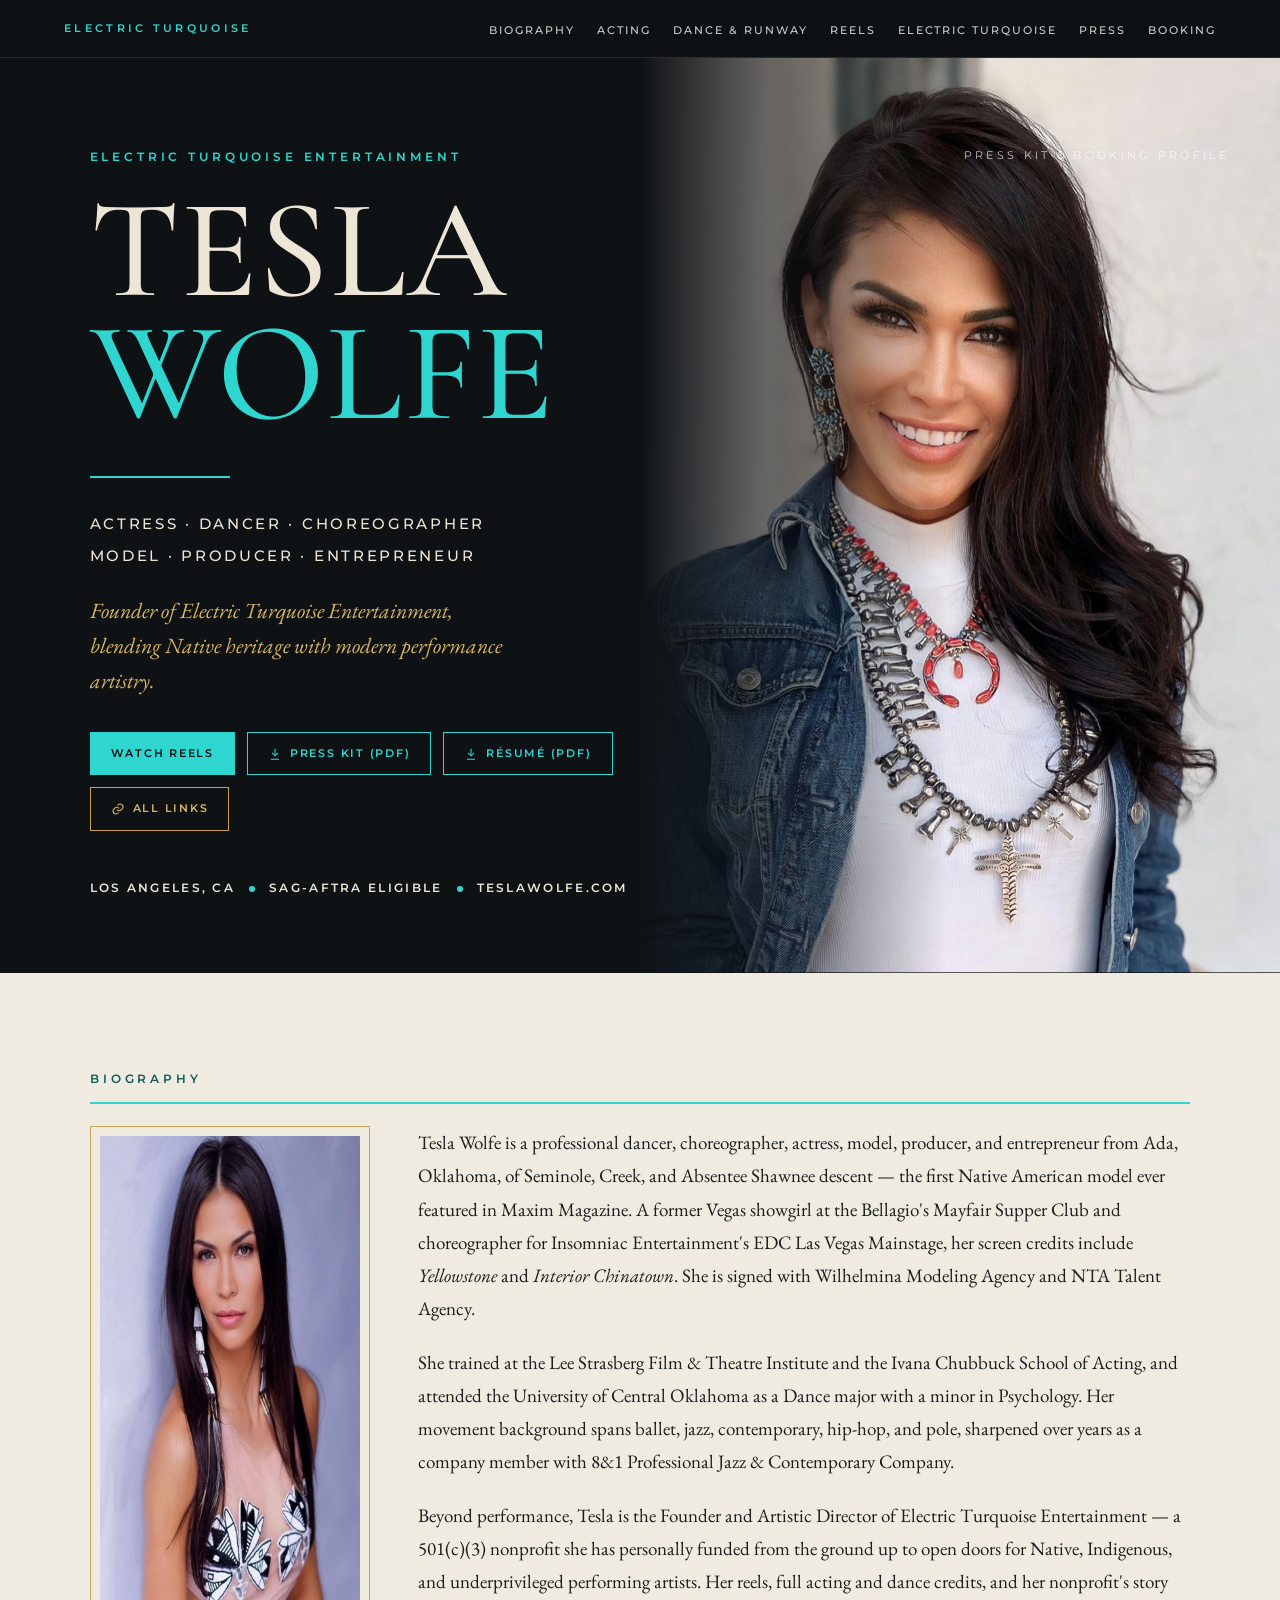
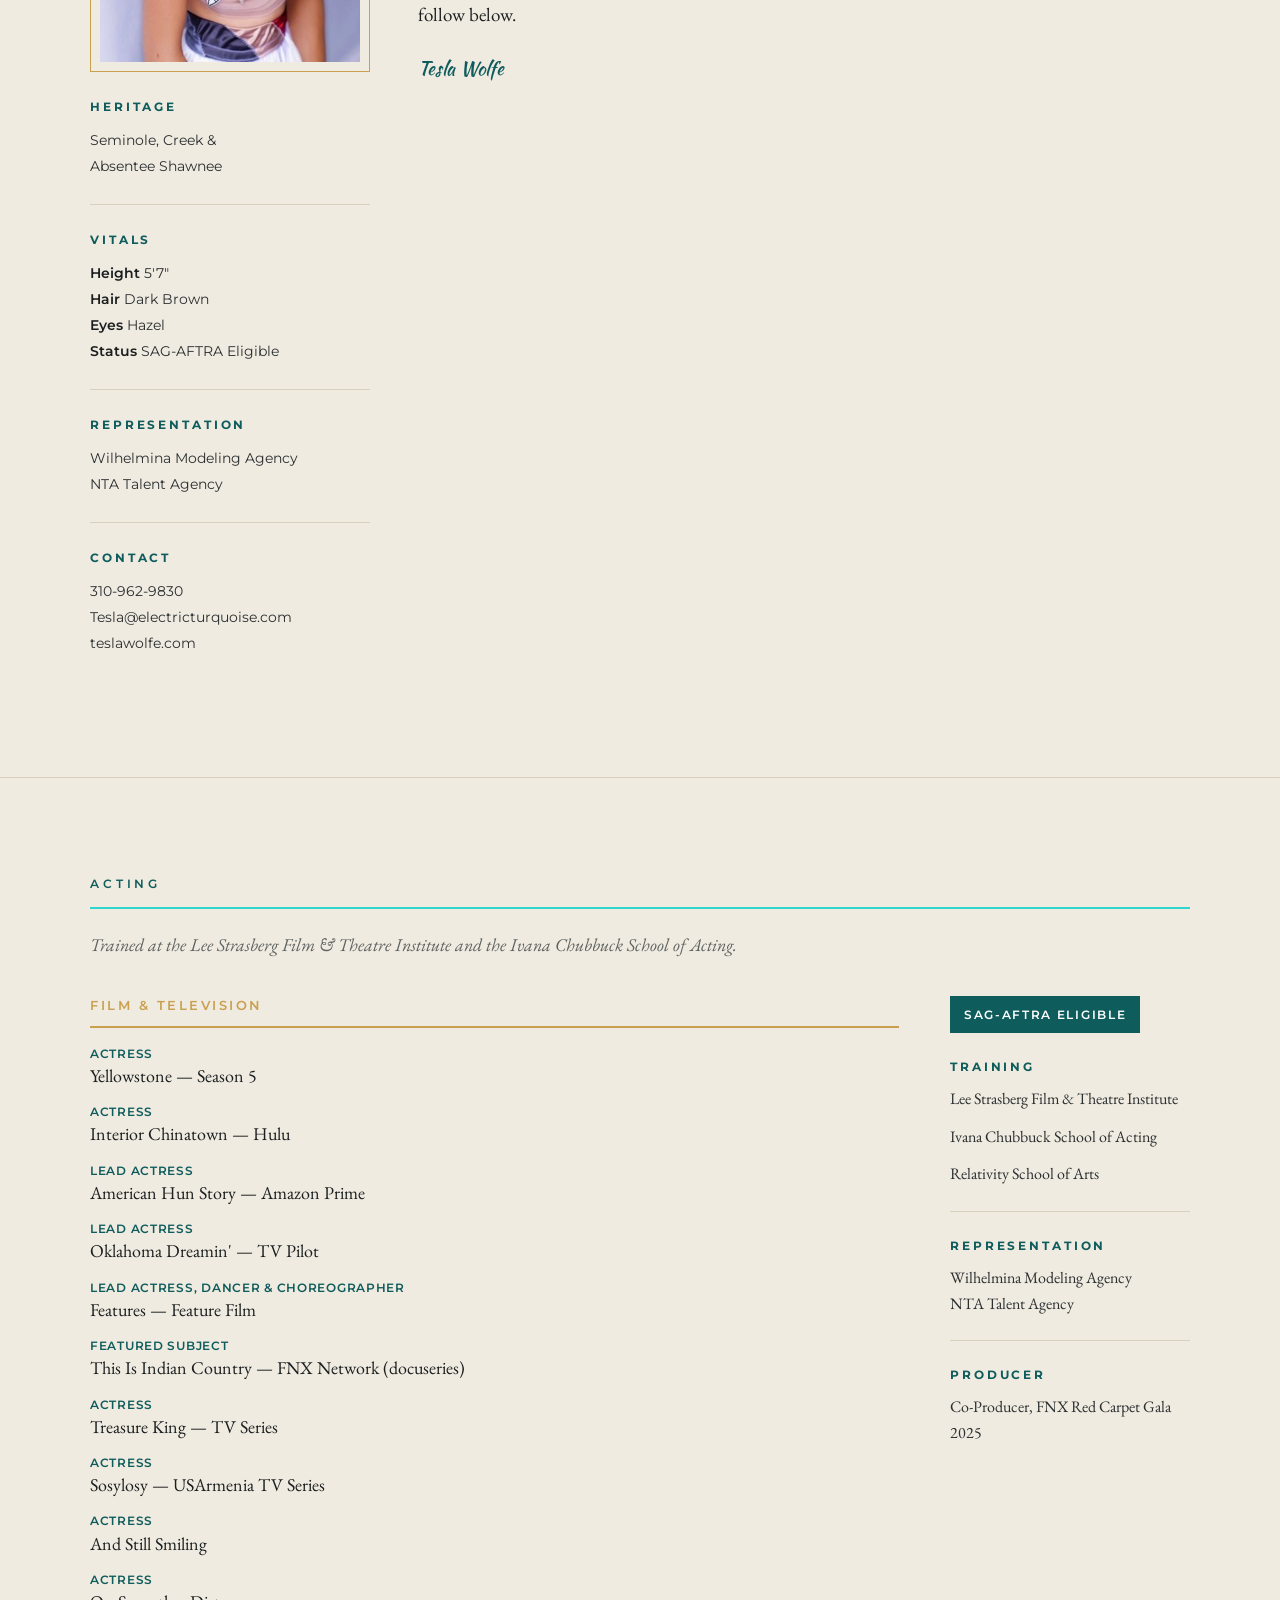
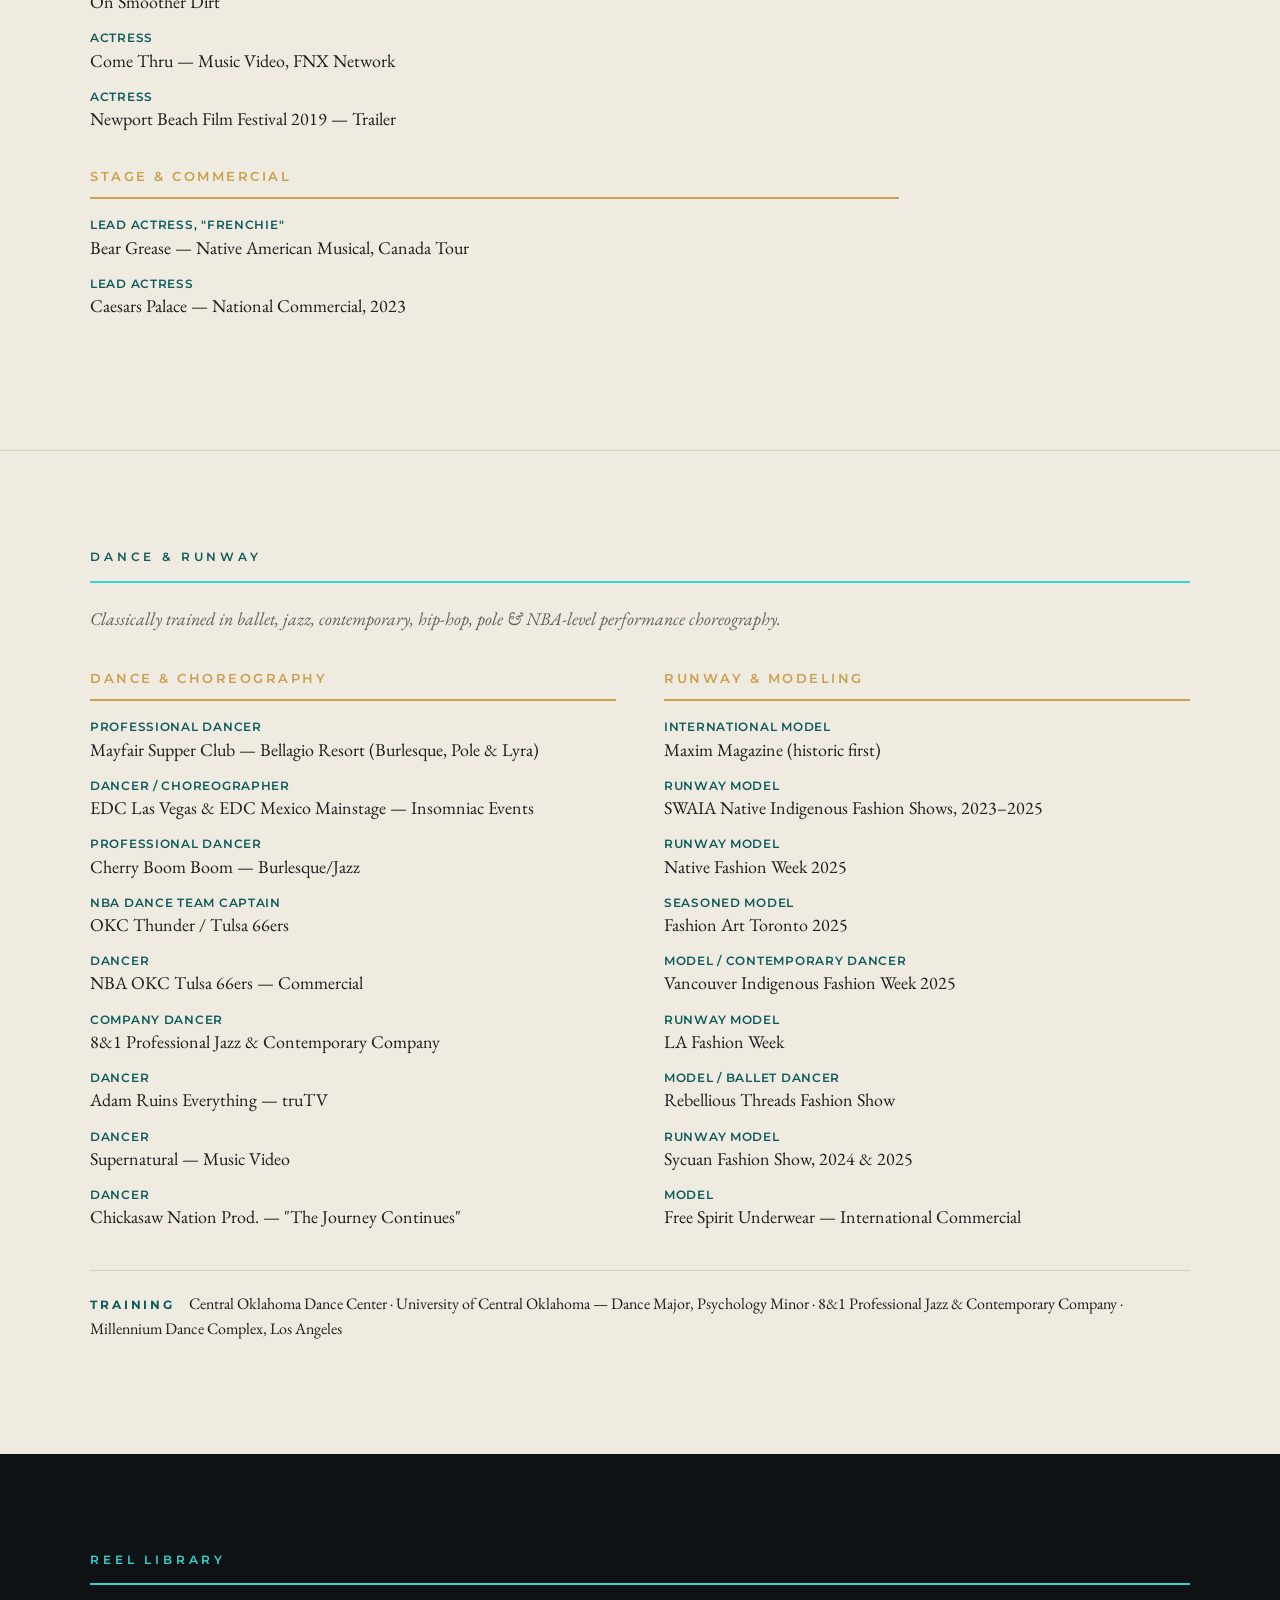
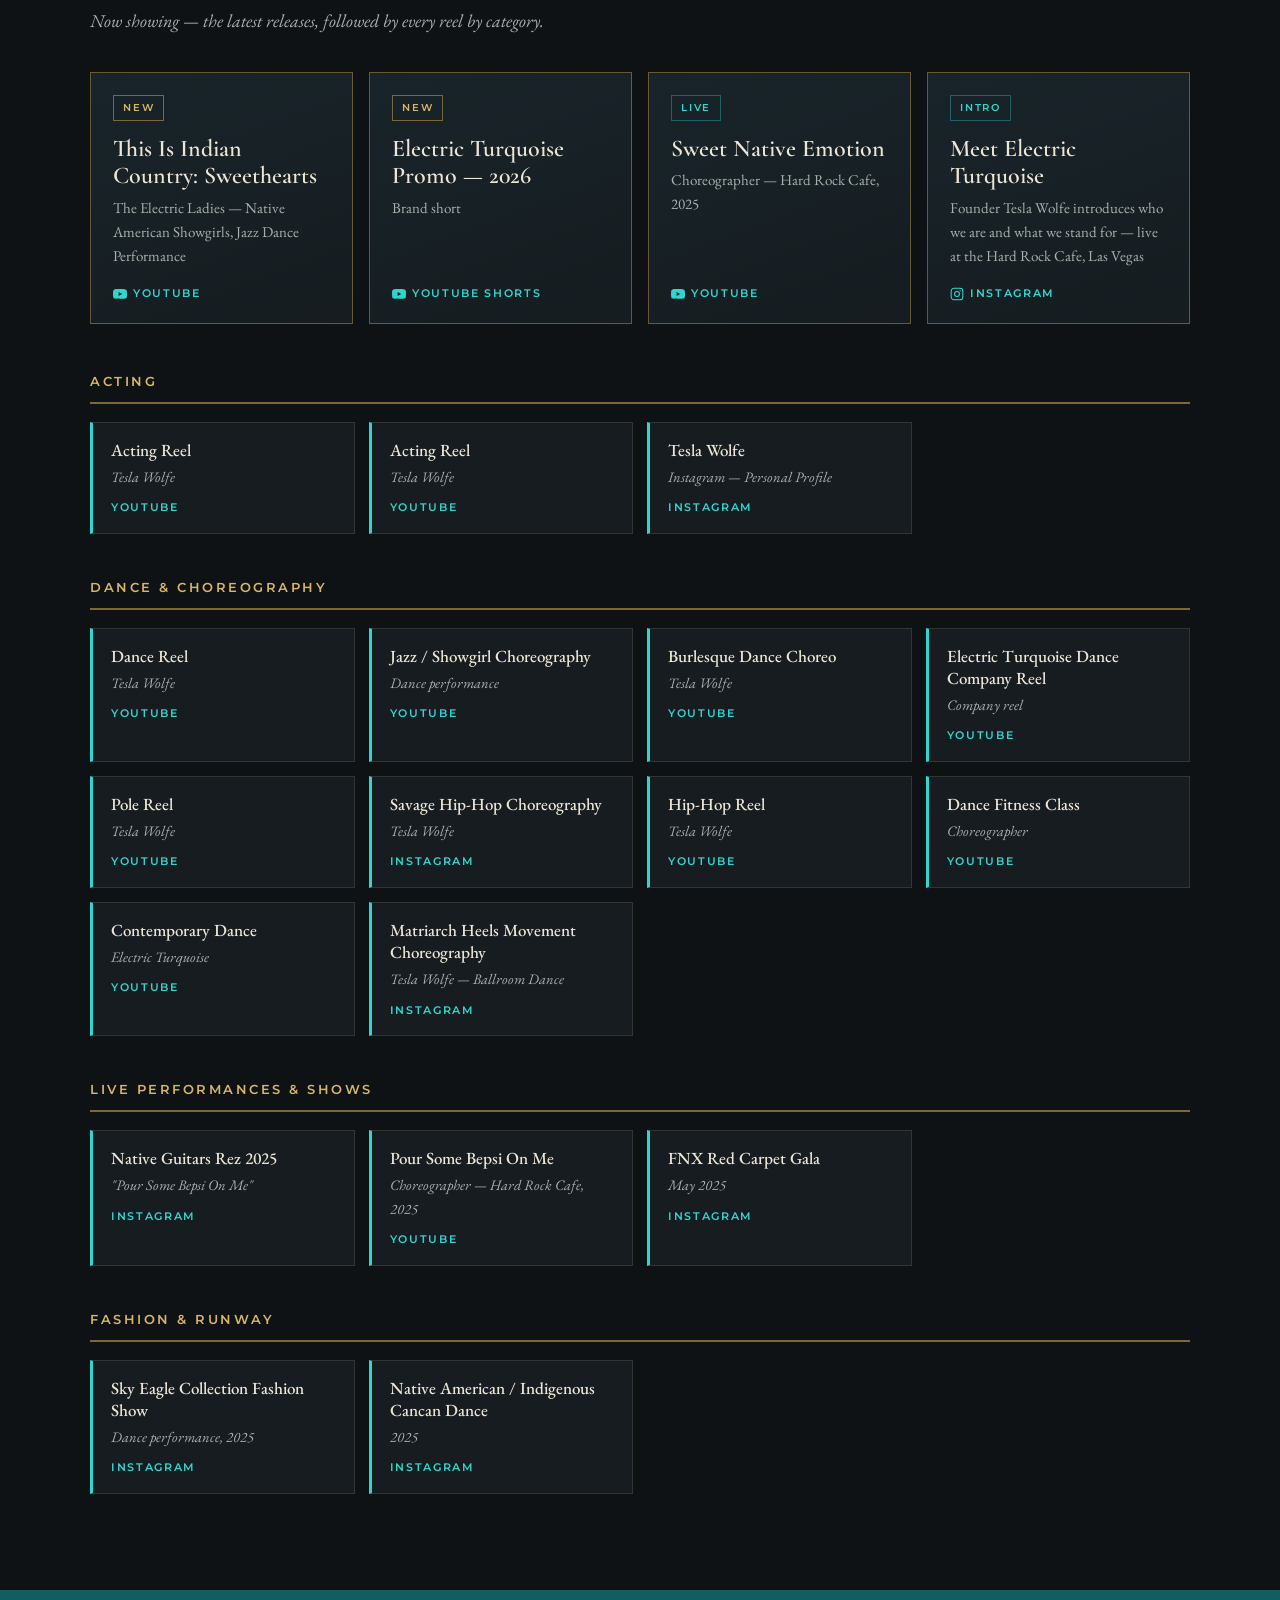
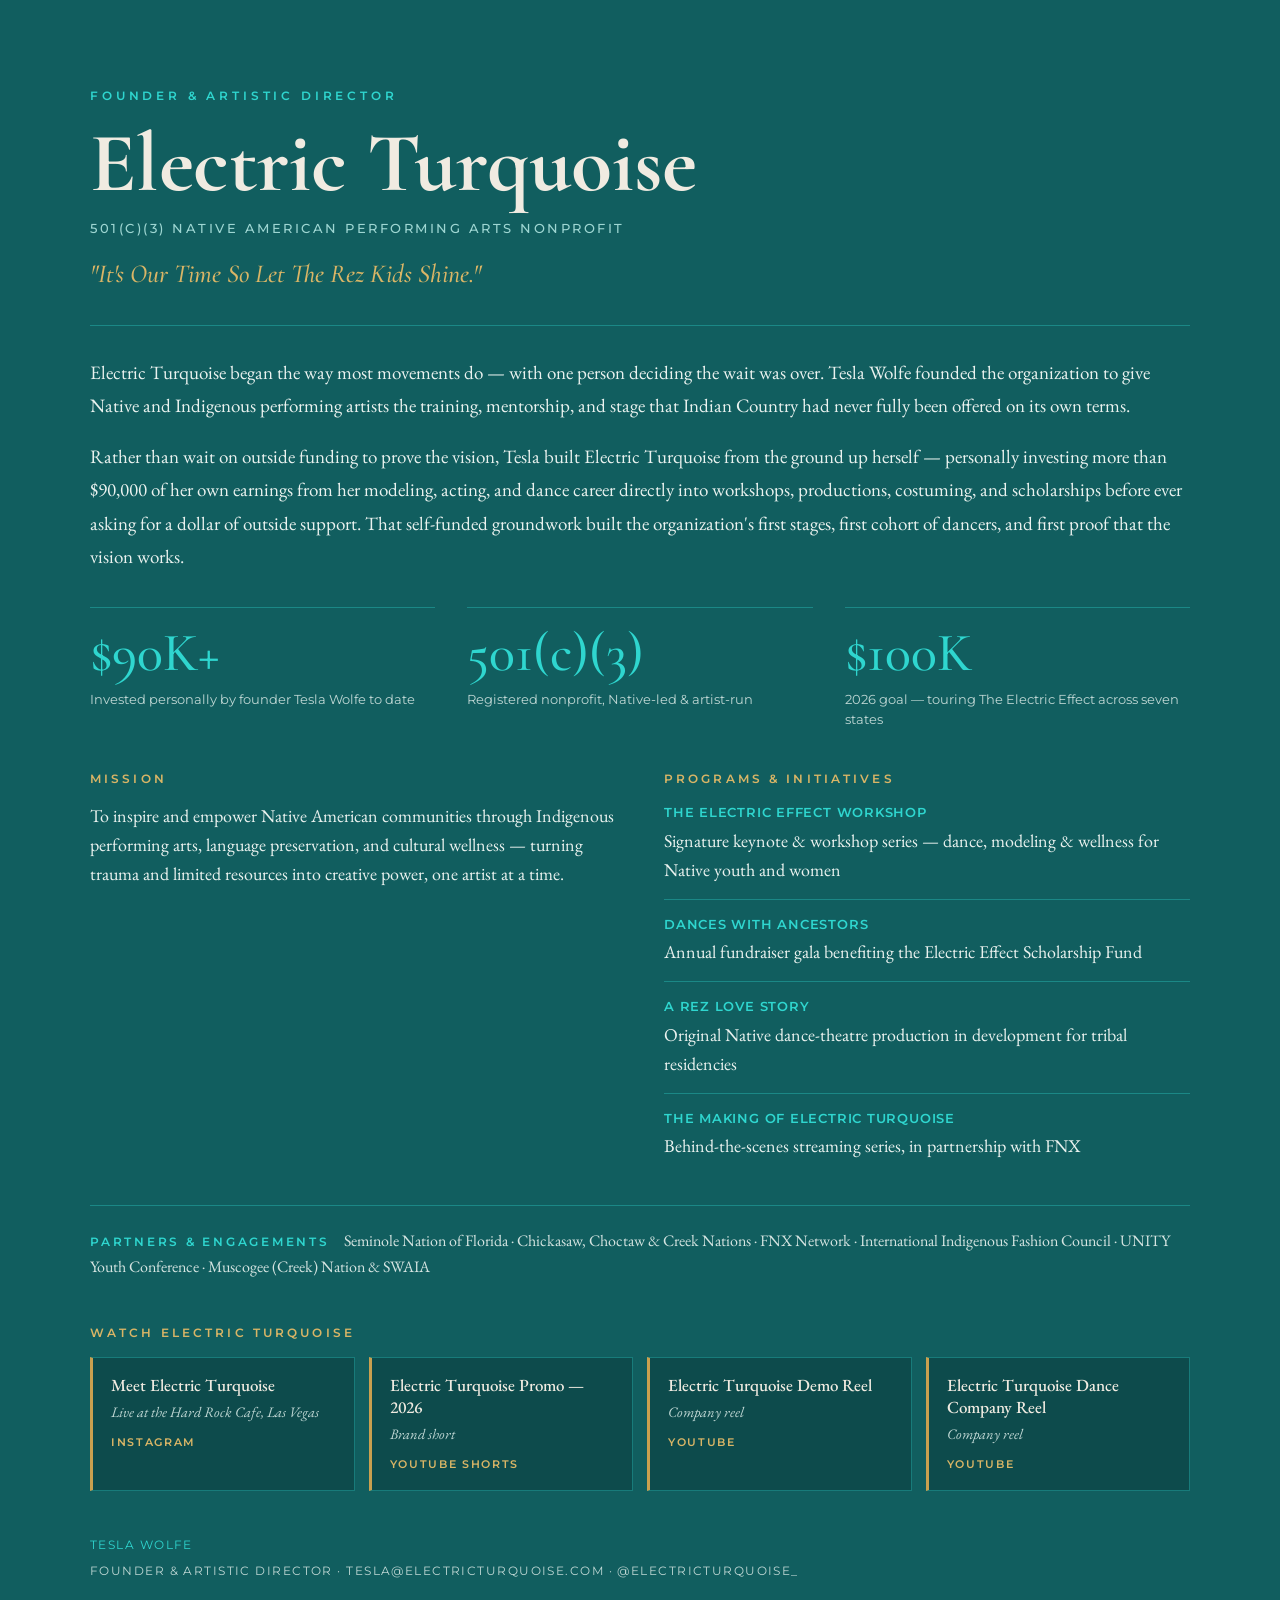
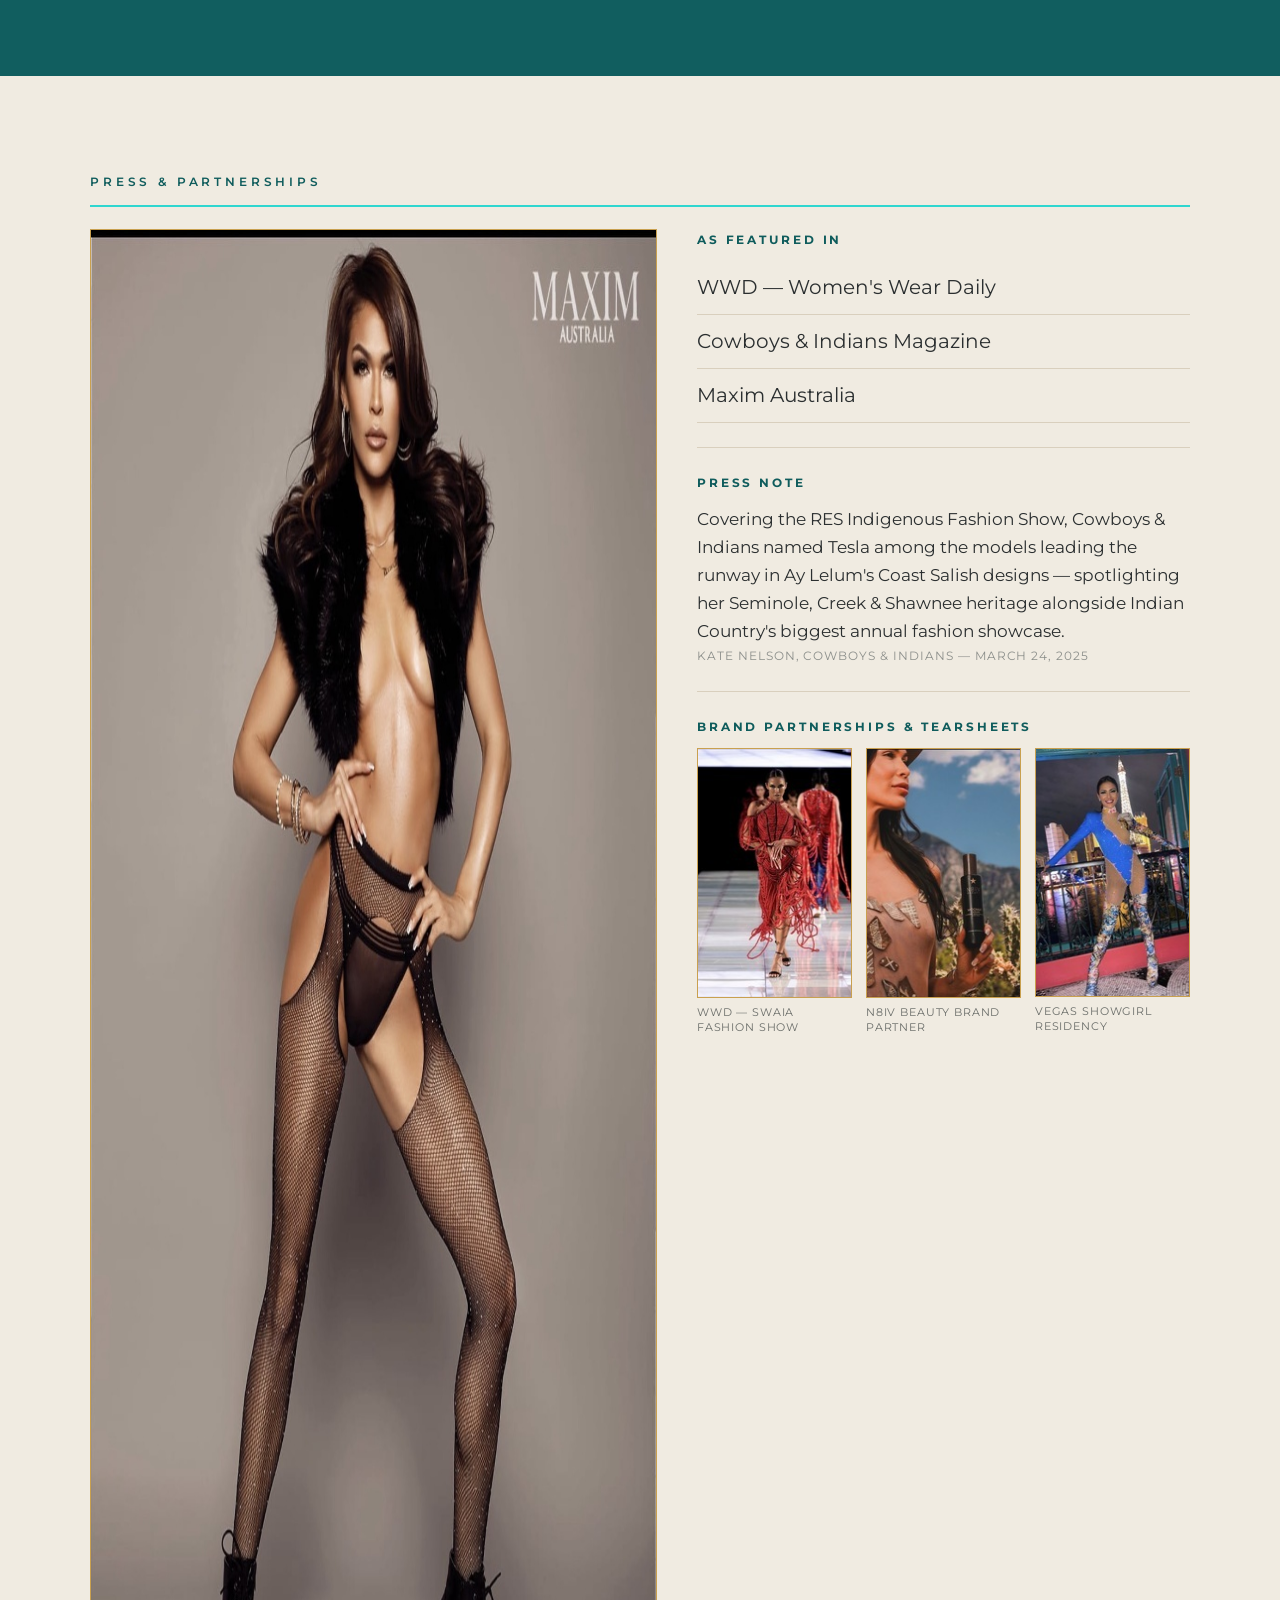
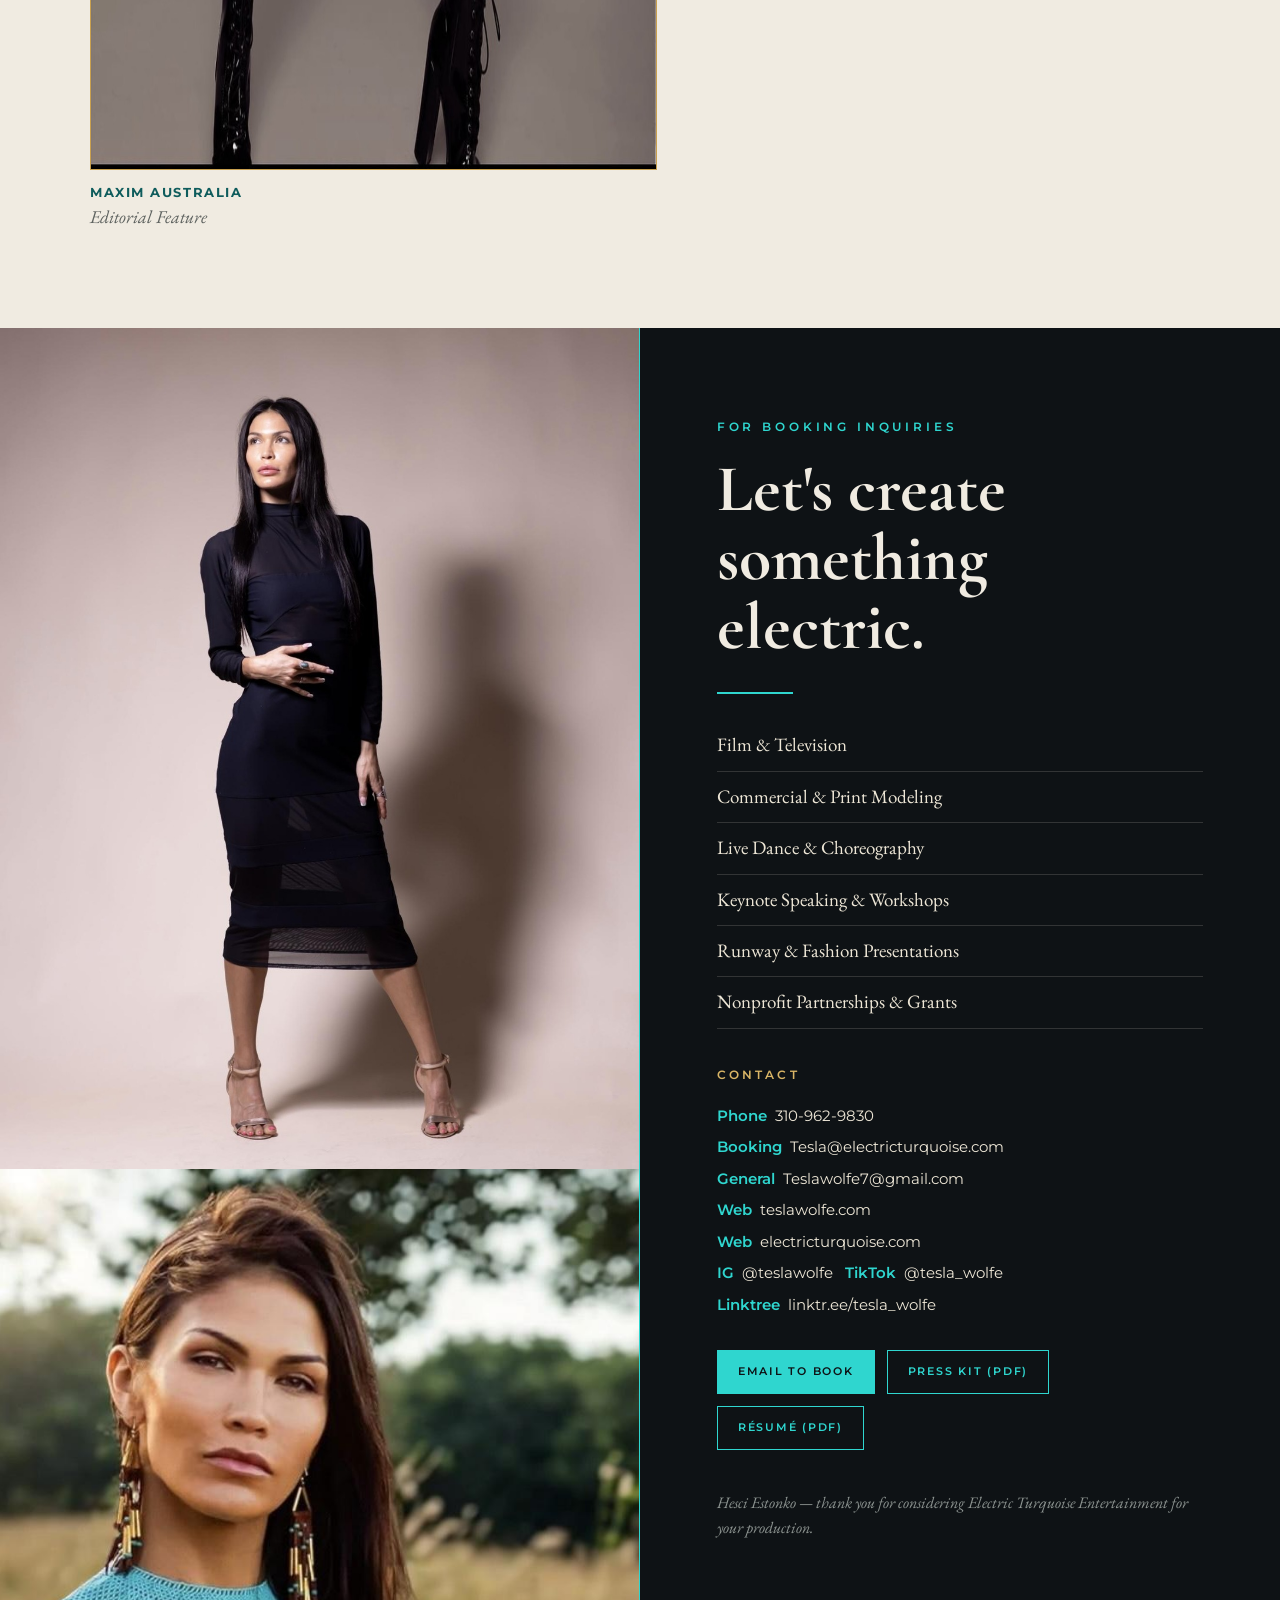
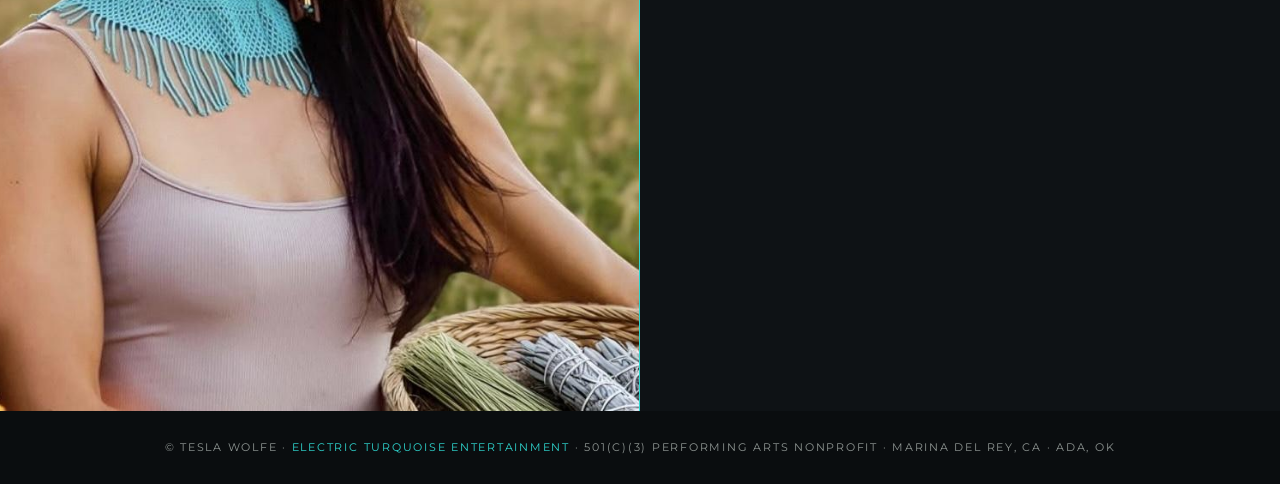
==== commit 8c561492: "Fix format while maintaining layout and links, add section on electric turquoise - Session 1 (6abba3" ====
--- a/index.html
+++ b/index.html
@@ -264,9 +264,9 @@
   <a class="mark" href="#top">ELECTRIC TURQUOISE</a>
   <ul>
     <li><a class="link" href="#biography">Biography</a></li>
-    <li><a class="link" href="#reels">Reels</a></li>
     <li><a class="link" href="#acting">Acting</a></li>
     <li><a class="link" href="#dance">Dance &amp; Runway</a></li>
+    <li><a class="link" href="#reels">Reels</a></li>
     <li><a class="link" href="#electric-turquoise">Electric Turquoise</a></li>
     <li><a class="link" href="#press">Press</a></li>
     <li><a class="link" href="#booking">Booking</a></li>
@@ -333,83 +333,6 @@
         <p>She trained at the Lee Strasberg Film &amp; Theatre Institute and the Ivana Chubbuck School of Acting, and attended the University of Central Oklahoma as a Dance major with a minor in Psychology. Her movement background spans ballet, jazz, contemporary, hip-hop, and pole, sharpened over years as a company member with 8&amp;1 Professional Jazz &amp; Contemporary Company.</p>
         <p>Beyond performance, Tesla is the Founder and Artistic Director of Electric Turquoise Entertainment — a 501(c)(3) nonprofit she has personally funded from the ground up to open doors for Native, Indigenous, and underprivileged performing artists. Her reels, full acting and dance credits, and her nonprofit's story follow below.</p>
         <p class="signature">Tesla Wolfe</p>
-      </div>
-    </div>
-  </div>
-</section>
-
-<!-- 3. REEL LIBRARY -->
-<section class="page dark" id="reels">
-  <div class="page-inner">
-    <div class="page-head"><p class="kicker">Reel Library</p></div>
-    <p class="page-intro">Now showing — the latest releases, followed by every reel by category.</p>
-
-    <div class="featured-grid">
-      <a class="feature" href="https://youtu.be/lmjRkDju5TI?is=IQXvalsU3HOhoVQz" target="_blank" rel="noopener">
-        <span class="flag">New</span>
-        <span class="t">This Is Indian Country: Sweethearts</span>
-        <span class="s">The Electric Ladies — Native American Showgirls, Jazz Dance Performance</span>
-        <span class="p"><svg viewBox="0 0 24 24" fill="currentColor"><path d="M23.5 6.2a3 3 0 0 0-2.1-2.1C19.5 3.5 12 3.5 12 3.5s-7.5 0-9.4.6A3 3 0 0 0 .5 6.2 31 31 0 0 0 0 12a31 31 0 0 0 .5 5.8 3 3 0 0 0 2.1 2.1c1.9.6 9.4.6 9.4.6s7.5 0 9.4-.6a3 3 0 0 0 2.1-2.1A31 31 0 0 0 24 12a31 31 0 0 0-.5-5.8zM9.6 15.6V8.4l6.3 3.6z"/></svg>YouTube</span>
-      </a>
-      <a class="feature" href="https://youtube.com/shorts/xBZFgRa0NYo?si=CyXUC4wA8hWYABLk" target="_blank" rel="noopener">
-        <span class="flag">New</span>
-        <span class="t">Electric Turquoise Promo — 2026</span>
-        <span class="s">Brand short</span>
-        <span class="p"><svg viewBox="0 0 24 24" fill="currentColor"><path d="M23.5 6.2a3 3 0 0 0-2.1-2.1C19.5 3.5 12 3.5 12 3.5s-7.5 0-9.4.6A3 3 0 0 0 .5 6.2 31 31 0 0 0 0 12a31 31 0 0 0 .5 5.8 3 3 0 0 0 2.1 2.1c1.9.6 9.4.6 9.4.6s7.5 0 9.4-.6a3 3 0 0 0 2.1-2.1A31 31 0 0 0 24 12a31 31 0 0 0-.5-5.8zM9.6 15.6V8.4l6.3 3.6z"/></svg>YouTube Shorts</span>
-      </a>
-      <a class="feature" href="https://youtu.be/OpLDXlbCM0g?feature=shared" target="_blank" rel="noopener">
-        <span class="flag teal">Live</span>
-        <span class="t">Sweet Native Emotion</span>
-        <span class="s">Choreographer — Hard Rock Cafe, 2025</span>
-        <span class="p"><svg viewBox="0 0 24 24" fill="currentColor"><path d="M23.5 6.2a3 3 0 0 0-2.1-2.1C19.5 3.5 12 3.5 12 3.5s-7.5 0-9.4.6A3 3 0 0 0 .5 6.2 31 31 0 0 0 0 12a31 31 0 0 0 .5 5.8 3 3 0 0 0 2.1 2.1c1.9.6 9.4.6 9.4.6s7.5 0 9.4-.6a3 3 0 0 0 2.1-2.1A31 31 0 0 0 24 12a31 31 0 0 0-.5-5.8zM9.6 15.6V8.4l6.3 3.6z"/></svg>YouTube</span>
-      </a>
-      <a class="feature" href="https://www.instagram.com/reel/DXDR8jWDcqb/?igsh=NTc4MTIwNjQ2YQ==" target="_blank" rel="noopener">
-        <span class="flag teal">Intro</span>
-        <span class="t">Meet Electric Turquoise</span>
-        <span class="s">Founder Tesla Wolfe introduces who we are and what we stand for — live at the Hard Rock Cafe, Las Vegas</span>
-        <span class="p"><svg viewBox="0 0 24 24" fill="none" stroke="currentColor" stroke-width="1.8"><rect x="2" y="2" width="20" height="20" rx="5"/><circle cx="12" cy="12" r="4.2"/><circle cx="17.4" cy="6.6" r="1.1" fill="currentColor" stroke="none"/></svg>Instagram</span>
-      </a>
-    </div>
-
-    <div class="reel-block">
-      <h3 class="sub-head">Acting</h3>
-      <div class="reel-grid">
-        <a class="reel" href="https://youtu.be/5PQXwUeWoRc?is=54kpN4nEgu4H8HcQ" target="_blank" rel="noopener"><span class="t">Acting Reel</span><span class="s">Tesla Wolfe</span><span class="p">YouTube</span></a>
-        <a class="reel" href="https://youtu.be/UGshNotMvuI?is=ADjB2kS1Oicd0jlE" target="_blank" rel="noopener"><span class="t">Acting Reel</span><span class="s">Tesla Wolfe</span><span class="p">YouTube</span></a>
-        <a class="reel" href="https://www.instagram.com/teslawolfe?igsh=NTc4MTIwNjQ2YQ%3D%3D&utm_source=qr" target="_blank" rel="noopener"><span class="t">Tesla Wolfe</span><span class="s">Instagram — Personal Profile</span><span class="p">Instagram</span></a>
-      </div>
-    </div>
-
-    <div class="reel-block">
-      <h3 class="sub-head">Dance &amp; Choreography</h3>
-      <div class="reel-grid">
-        <a class="reel" href="https://youtu.be/-FlKZWk8aHA" target="_blank" rel="noopener"><span class="t">Dance Reel</span><span class="s">Tesla Wolfe</span><span class="p">YouTube</span></a>
-        <a class="reel" href="https://youtu.be/lmjRkDju5TI?si=fSRZtewP0t9J8Dkq" target="_blank" rel="noopener"><span class="t">Jazz / Showgirl Choreography</span><span class="s">Dance performance</span><span class="p">YouTube</span></a>
-        <a class="reel" href="https://youtu.be/wCD_X08Wws4?si=NG1an_A2JXBtH8sO" target="_blank" rel="noopener"><span class="t">Burlesque Dance Choreo</span><span class="s">Tesla Wolfe</span><span class="p">YouTube</span></a>
-        <a class="reel" href="https://youtu.be/UwyvPx1qRvg" target="_blank" rel="noopener"><span class="t">Electric Turquoise Dance Company Reel</span><span class="s">Company reel</span><span class="p">YouTube</span></a>
-        <a class="reel" href="https://youtu.be/XHvGBkKhGfM" target="_blank" rel="noopener"><span class="t">Pole Reel</span><span class="s">Tesla Wolfe</span><span class="p">YouTube</span></a>
-        <a class="reel" href="https://www.instagram.com/reel/C0w-G4jvlzL/?igsh=b25jZGlncWRscWVp" target="_blank" rel="noopener"><span class="t">Savage Hip-Hop Choreography</span><span class="s">Tesla Wolfe</span><span class="p">Instagram</span></a>
-        <a class="reel" href="https://youtu.be/liDCQ7EoTLY?si=OAyI1jsSdQ5L80mw" target="_blank" rel="noopener"><span class="t">Hip-Hop Reel</span><span class="s">Tesla Wolfe</span><span class="p">YouTube</span></a>
-        <a class="reel" href="https://youtu.be/92q7iFscIVc?si=sX9cvpJVgZND8ae4" target="_blank" rel="noopener"><span class="t">Dance Fitness Class</span><span class="s">Choreographer</span><span class="p">YouTube</span></a>
-        <a class="reel" href="https://youtu.be/eMNi90V6HfY?si=J6V0TNn6wbX5f7NC" target="_blank" rel="noopener"><span class="t">Contemporary Dance</span><span class="s">Electric Turquoise</span><span class="p">YouTube</span></a>
-        <a class="reel" href="https://www.instagram.com/reel/DCaMq-SSmHo/?igsh=MXJ4dzFnbDV4ejIycA==" target="_blank" rel="noopener"><span class="t">Matriarch Heels Movement Choreography</span><span class="s">Tesla Wolfe — Ballroom Dance</span><span class="p">Instagram</span></a>
-      </div>
-    </div>
-
-    <div class="reel-block">
-      <h3 class="sub-head">Live Performances &amp; Shows</h3>
-      <div class="reel-grid">
-        <a class="reel" href="https://www.instagram.com/reel/DHIR-rqOXo2/?utm_source=ig_web_copy_link&igsh=MzRlODBiNWFlZA==" target="_blank" rel="noopener"><span class="t">Native Guitars Rez 2025</span><span class="s">"Pour Some Bepsi On Me"</span><span class="p">Instagram</span></a>
-        <a class="reel" href="https://youtu.be/nV1rDMrBHV4?si=nZx24EXitSwUC4xH" target="_blank" rel="noopener"><span class="t">Pour Some Bepsi On Me</span><span class="s">Choreographer — Hard Rock Cafe, 2025</span><span class="p">YouTube</span></a>
-        <a class="reel" href="https://www.instagram.com/reel/DHgkMGpvE2Y/?utm_source=ig_web_copy_link&igsh=MzRlODBiNWFlZA==" target="_blank" rel="noopener"><span class="t">FNX Red Carpet Gala</span><span class="s">May 2025</span><span class="p">Instagram</span></a>
-      </div>
-    </div>
-
-    <div class="reel-block">
-      <h3 class="sub-head">Fashion &amp; Runway</h3>
-      <div class="reel-grid">
-        <a class="reel" href="https://www.instagram.com/reel/DNbUBhHyhZb/?igsh=NTc4MTIwNjQ2YQ==" target="_blank" rel="noopener"><span class="t">Sky Eagle Collection Fashion Show</span><span class="s">Dance performance, 2025</span><span class="p">Instagram</span></a>
-        <a class="reel" href="https://www.instagram.com/reel/DOUEjhrkkDU/?igsh=NTc4MTIwNjQ2YQ==" target="_blank" rel="noopener"><span class="t">Native American / Indigenous Cancan Dance</span><span class="s">2025</span><span class="p">Instagram</span></a>
       </div>
     </div>
   </div>
@@ -503,6 +426,83 @@
   </div>
 </section>
 
+<!-- 3. REEL LIBRARY -->
+<section class="page dark" id="reels">
+  <div class="page-inner">
+    <div class="page-head"><p class="kicker">Reel Library</p></div>
+    <p class="page-intro">Now showing — the latest releases, followed by every reel by category.</p>
+
+    <div class="featured-grid">
+      <a class="feature" href="https://youtu.be/lmjRkDju5TI?is=IQXvalsU3HOhoVQz" target="_blank" rel="noopener">
+        <span class="flag">New</span>
+        <span class="t">This Is Indian Country: Sweethearts</span>
+        <span class="s">The Electric Ladies — Native American Showgirls, Jazz Dance Performance</span>
+        <span class="p"><svg viewBox="0 0 24 24" fill="currentColor"><path d="M23.5 6.2a3 3 0 0 0-2.1-2.1C19.5 3.5 12 3.5 12 3.5s-7.5 0-9.4.6A3 3 0 0 0 .5 6.2 31 31 0 0 0 0 12a31 31 0 0 0 .5 5.8 3 3 0 0 0 2.1 2.1c1.9.6 9.4.6 9.4.6s7.5 0 9.4-.6a3 3 0 0 0 2.1-2.1A31 31 0 0 0 24 12a31 31 0 0 0-.5-5.8zM9.6 15.6V8.4l6.3 3.6z"/></svg>YouTube</span>
+      </a>
+      <a class="feature" href="https://youtube.com/shorts/xBZFgRa0NYo?si=CyXUC4wA8hWYABLk" target="_blank" rel="noopener">
+        <span class="flag">New</span>
+        <span class="t">Electric Turquoise Promo — 2026</span>
+        <span class="s">Brand short</span>
+        <span class="p"><svg viewBox="0 0 24 24" fill="currentColor"><path d="M23.5 6.2a3 3 0 0 0-2.1-2.1C19.5 3.5 12 3.5 12 3.5s-7.5 0-9.4.6A3 3 0 0 0 .5 6.2 31 31 0 0 0 0 12a31 31 0 0 0 .5 5.8 3 3 0 0 0 2.1 2.1c1.9.6 9.4.6 9.4.6s7.5 0 9.4-.6a3 3 0 0 0 2.1-2.1A31 31 0 0 0 24 12a31 31 0 0 0-.5-5.8zM9.6 15.6V8.4l6.3 3.6z"/></svg>YouTube Shorts</span>
+      </a>
+      <a class="feature" href="https://youtu.be/OpLDXlbCM0g?feature=shared" target="_blank" rel="noopener">
+        <span class="flag teal">Live</span>
+        <span class="t">Sweet Native Emotion</span>
+        <span class="s">Choreographer — Hard Rock Cafe, 2025</span>
+        <span class="p"><svg viewBox="0 0 24 24" fill="currentColor"><path d="M23.5 6.2a3 3 0 0 0-2.1-2.1C19.5 3.5 12 3.5 12 3.5s-7.5 0-9.4.6A3 3 0 0 0 .5 6.2 31 31 0 0 0 0 12a31 31 0 0 0 .5 5.8 3 3 0 0 0 2.1 2.1c1.9.6 9.4.6 9.4.6s7.5 0 9.4-.6a3 3 0 0 0 2.1-2.1A31 31 0 0 0 24 12a31 31 0 0 0-.5-5.8zM9.6 15.6V8.4l6.3 3.6z"/></svg>YouTube</span>
+      </a>
+      <a class="feature" href="https://www.instagram.com/reel/DXDR8jWDcqb/?igsh=NTc4MTIwNjQ2YQ==" target="_blank" rel="noopener">
+        <span class="flag teal">Intro</span>
+        <span class="t">Meet Electric Turquoise</span>
+        <span class="s">Founder Tesla Wolfe introduces who we are and what we stand for — live at the Hard Rock Cafe, Las Vegas</span>
+        <span class="p"><svg viewBox="0 0 24 24" fill="none" stroke="currentColor" stroke-width="1.8"><rect x="2" y="2" width="20" height="20" rx="5"/><circle cx="12" cy="12" r="4.2"/><circle cx="17.4" cy="6.6" r="1.1" fill="currentColor" stroke="none"/></svg>Instagram</span>
+      </a>
+    </div>
+
+    <div class="reel-block">
+      <h3 class="sub-head">Acting</h3>
+      <div class="reel-grid">
+        <a class="reel" href="https://youtu.be/5PQXwUeWoRc?is=54kpN4nEgu4H8HcQ" target="_blank" rel="noopener"><span class="t">Acting Reel</span><span class="s">Tesla Wolfe</span><span class="p">YouTube</span></a>
+        <a class="reel" href="https://youtu.be/UGshNotMvuI?is=ADjB2kS1Oicd0jlE" target="_blank" rel="noopener"><span class="t">Acting Reel</span><span class="s">Tesla Wolfe</span><span class="p">YouTube</span></a>
+        <a class="reel" href="https://www.instagram.com/teslawolfe?igsh=NTc4MTIwNjQ2YQ%3D%3D&utm_source=qr" target="_blank" rel="noopener"><span class="t">Tesla Wolfe</span><span class="s">Instagram — Personal Profile</span><span class="p">Instagram</span></a>
+      </div>
+    </div>
+
+    <div class="reel-block">
+      <h3 class="sub-head">Dance &amp; Choreography</h3>
+      <div class="reel-grid">
+        <a class="reel" href="https://youtu.be/-FlKZWk8aHA" target="_blank" rel="noopener"><span class="t">Dance Reel</span><span class="s">Tesla Wolfe</span><span class="p">YouTube</span></a>
+        <a class="reel" href="https://youtu.be/lmjRkDju5TI?si=fSRZtewP0t9J8Dkq" target="_blank" rel="noopener"><span class="t">Jazz / Showgirl Choreography</span><span class="s">Dance performance</span><span class="p">YouTube</span></a>
+        <a class="reel" href="https://youtu.be/wCD_X08Wws4?si=NG1an_A2JXBtH8sO" target="_blank" rel="noopener"><span class="t">Burlesque Dance Choreo</span><span class="s">Tesla Wolfe</span><span class="p">YouTube</span></a>
+        <a class="reel" href="https://youtu.be/UwyvPx1qRvg" target="_blank" rel="noopener"><span class="t">Electric Turquoise Dance Company Reel</span><span class="s">Company reel</span><span class="p">YouTube</span></a>
+        <a class="reel" href="https://youtu.be/XHvGBkKhGfM" target="_blank" rel="noopener"><span class="t">Pole Reel</span><span class="s">Tesla Wolfe</span><span class="p">YouTube</span></a>
+        <a class="reel" href="https://www.instagram.com/reel/C0w-G4jvlzL/?igsh=b25jZGlncWRscWVp" target="_blank" rel="noopener"><span class="t">Savage Hip-Hop Choreography</span><span class="s">Tesla Wolfe</span><span class="p">Instagram</span></a>
+        <a class="reel" href="https://youtu.be/liDCQ7EoTLY?si=OAyI1jsSdQ5L80mw" target="_blank" rel="noopener"><span class="t">Hip-Hop Reel</span><span class="s">Tesla Wolfe</span><span class="p">YouTube</span></a>
+        <a class="reel" href="https://youtu.be/92q7iFscIVc?si=sX9cvpJVgZND8ae4" target="_blank" rel="noopener"><span class="t">Dance Fitness Class</span><span class="s">Choreographer</span><span class="p">YouTube</span></a>
+        <a class="reel" href="https://youtu.be/eMNi90V6HfY?si=J6V0TNn6wbX5f7NC" target="_blank" rel="noopener"><span class="t">Contemporary Dance</span><span class="s">Electric Turquoise</span><span class="p">YouTube</span></a>
+        <a class="reel" href="https://www.instagram.com/reel/DCaMq-SSmHo/?igsh=MXJ4dzFnbDV4ejIycA==" target="_blank" rel="noopener"><span class="t">Matriarch Heels Movement Choreography</span><span class="s">Tesla Wolfe — Ballroom Dance</span><span class="p">Instagram</span></a>
+      </div>
+    </div>
+
+    <div class="reel-block">
+      <h3 class="sub-head">Live Performances &amp; Shows</h3>
+      <div class="reel-grid">
+        <a class="reel" href="https://www.instagram.com/reel/DHIR-rqOXo2/?utm_source=ig_web_copy_link&igsh=MzRlODBiNWFlZA==" target="_blank" rel="noopener"><span class="t">Native Guitars Rez 2025</span><span class="s">"Pour Some Bepsi On Me"</span><span class="p">Instagram</span></a>
+        <a class="reel" href="https://youtu.be/nV1rDMrBHV4?si=nZx24EXitSwUC4xH" target="_blank" rel="noopener"><span class="t">Pour Some Bepsi On Me</span><span class="s">Choreographer — Hard Rock Cafe, 2025</span><span class="p">YouTube</span></a>
+        <a class="reel" href="https://www.instagram.com/reel/DHgkMGpvE2Y/?utm_source=ig_web_copy_link&igsh=MzRlODBiNWFlZA==" target="_blank" rel="noopener"><span class="t">FNX Red Carpet Gala</span><span class="s">May 2025</span><span class="p">Instagram</span></a>
+      </div>
+    </div>
+
+    <div class="reel-block">
+      <h3 class="sub-head">Fashion &amp; Runway</h3>
+      <div class="reel-grid">
+        <a class="reel" href="https://www.instagram.com/reel/DNbUBhHyhZb/?igsh=NTc4MTIwNjQ2YQ==" target="_blank" rel="noopener"><span class="t">Sky Eagle Collection Fashion Show</span><span class="s">Dance performance, 2025</span><span class="p">Instagram</span></a>
+        <a class="reel" href="https://www.instagram.com/reel/DOUEjhrkkDU/?igsh=NTc4MTIwNjQ2YQ==" target="_blank" rel="noopener"><span class="t">Native American / Indigenous Cancan Dance</span><span class="s">2025</span><span class="p">Instagram</span></a>
+      </div>
+    </div>
+  </div>
+</section>
+
 <!-- 5. ELECTRIC TURQUOISE -->
 <section class="page et" id="electric-turquoise">
   <div class="page-inner">
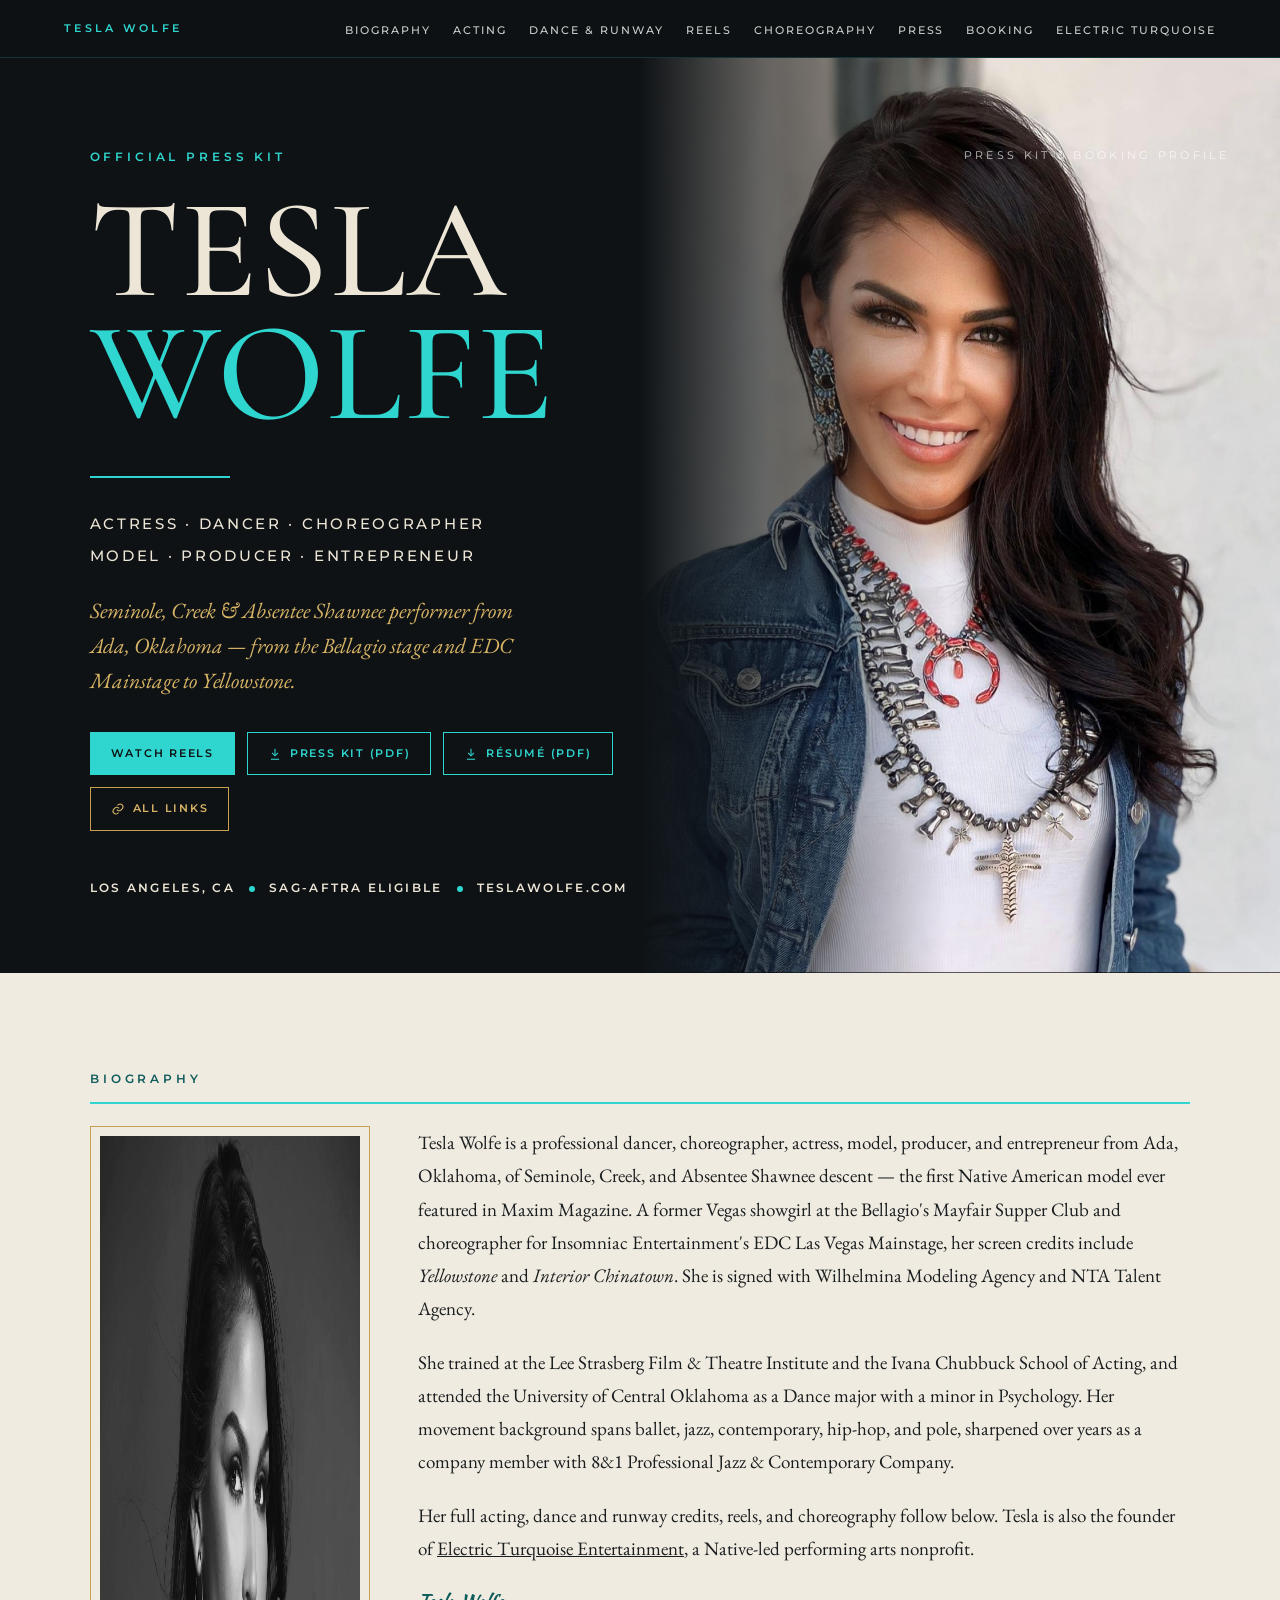
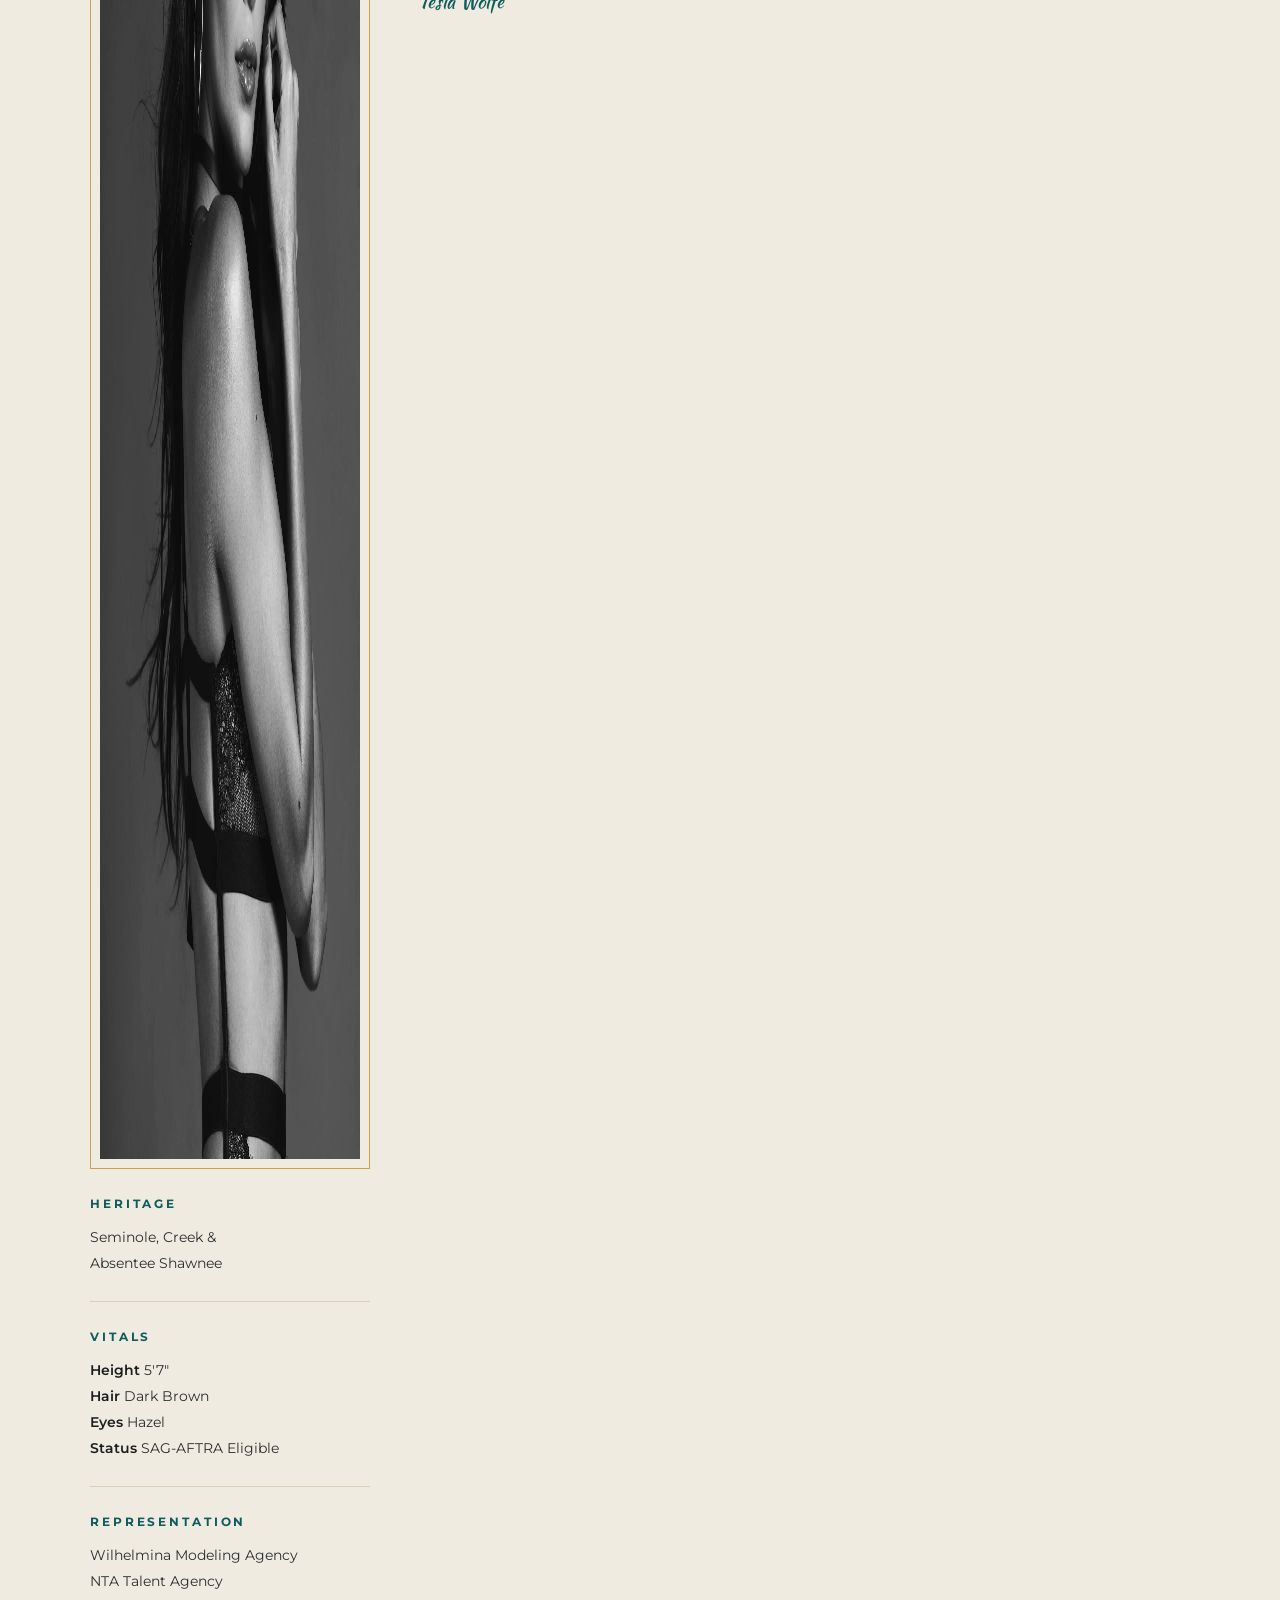
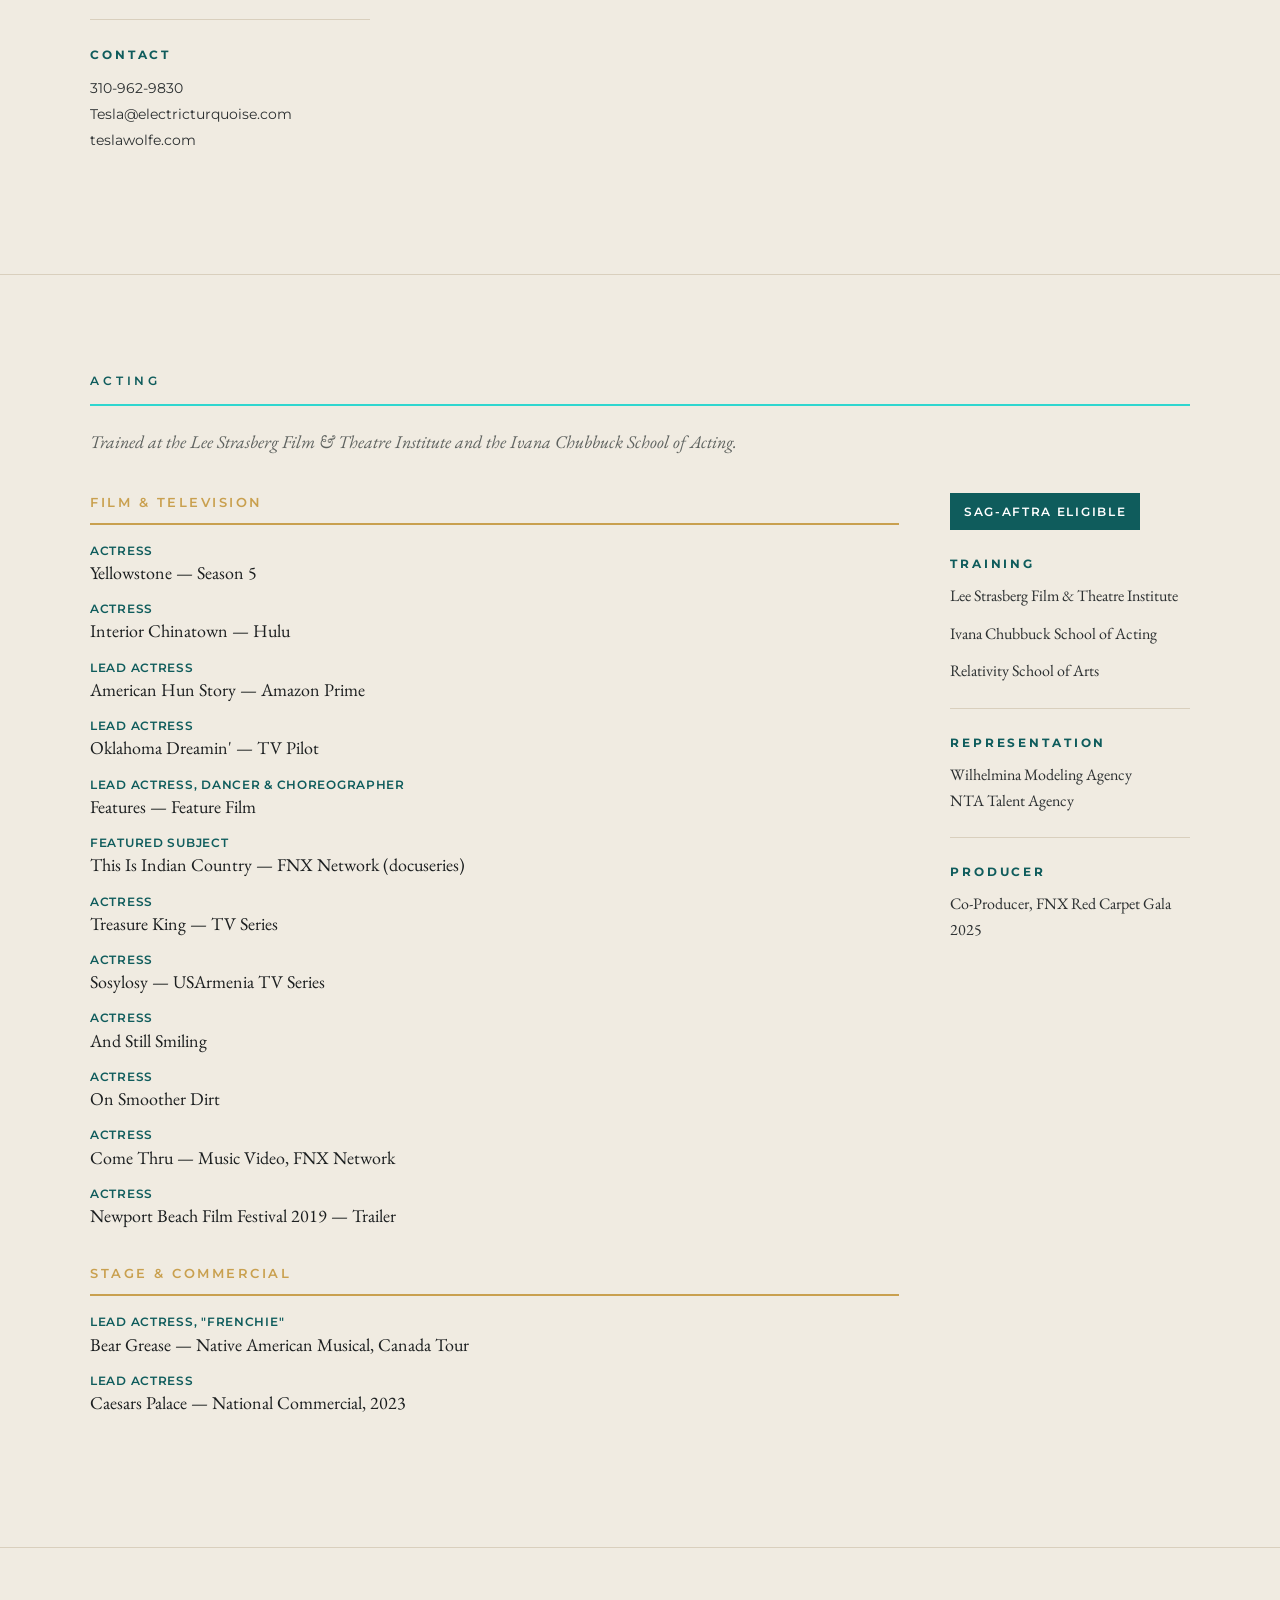
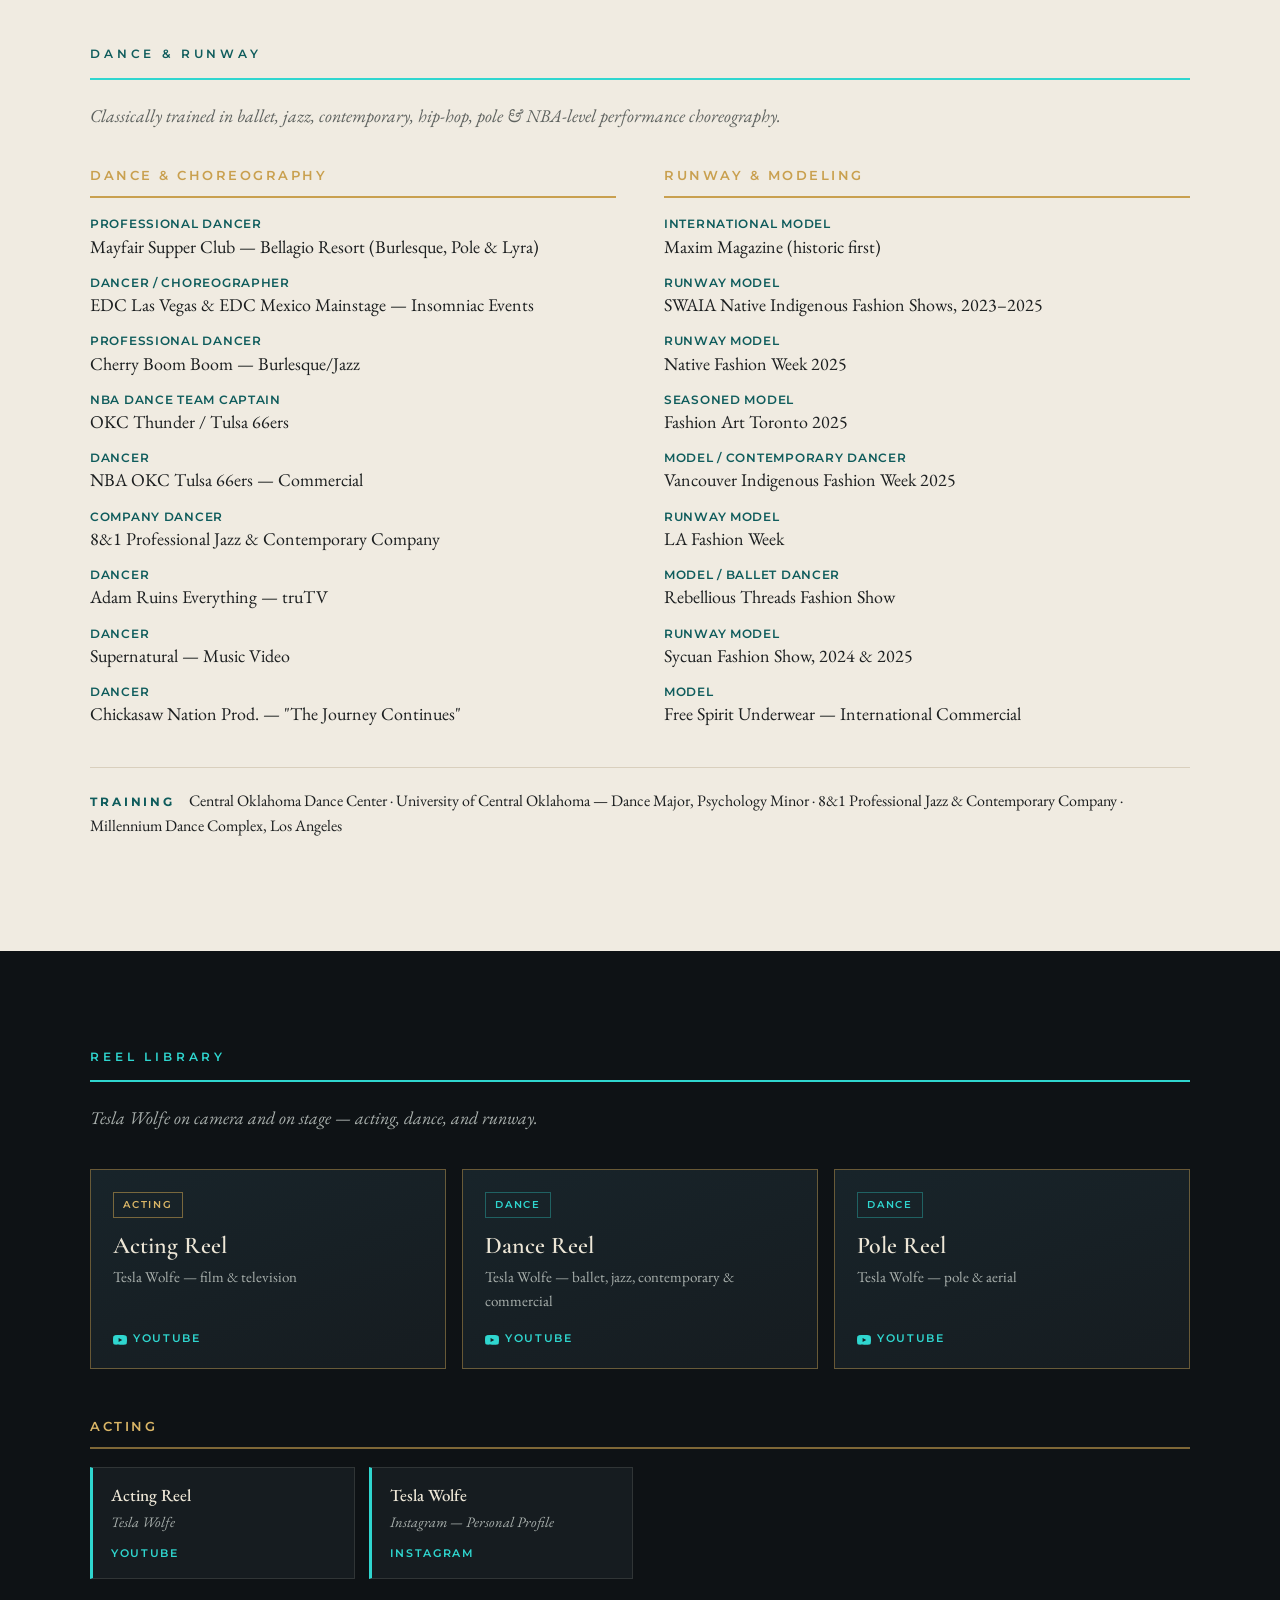
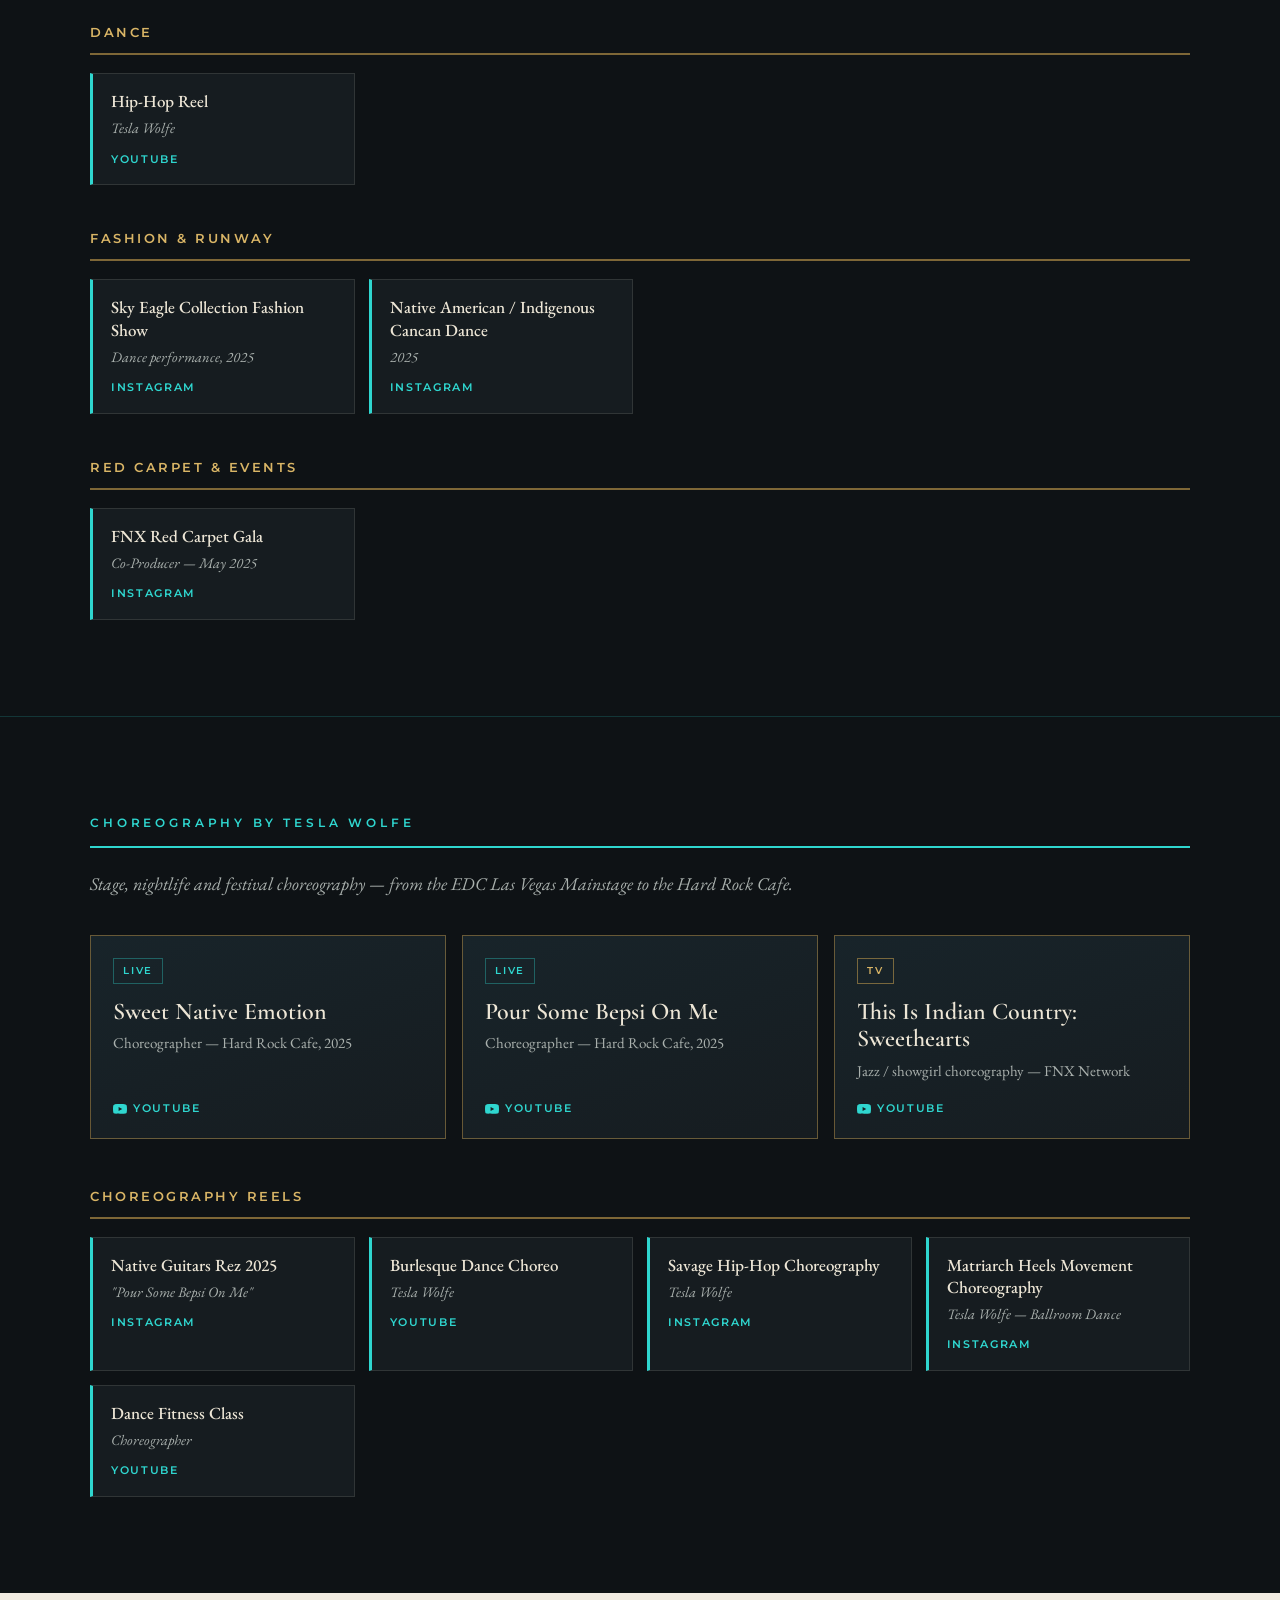
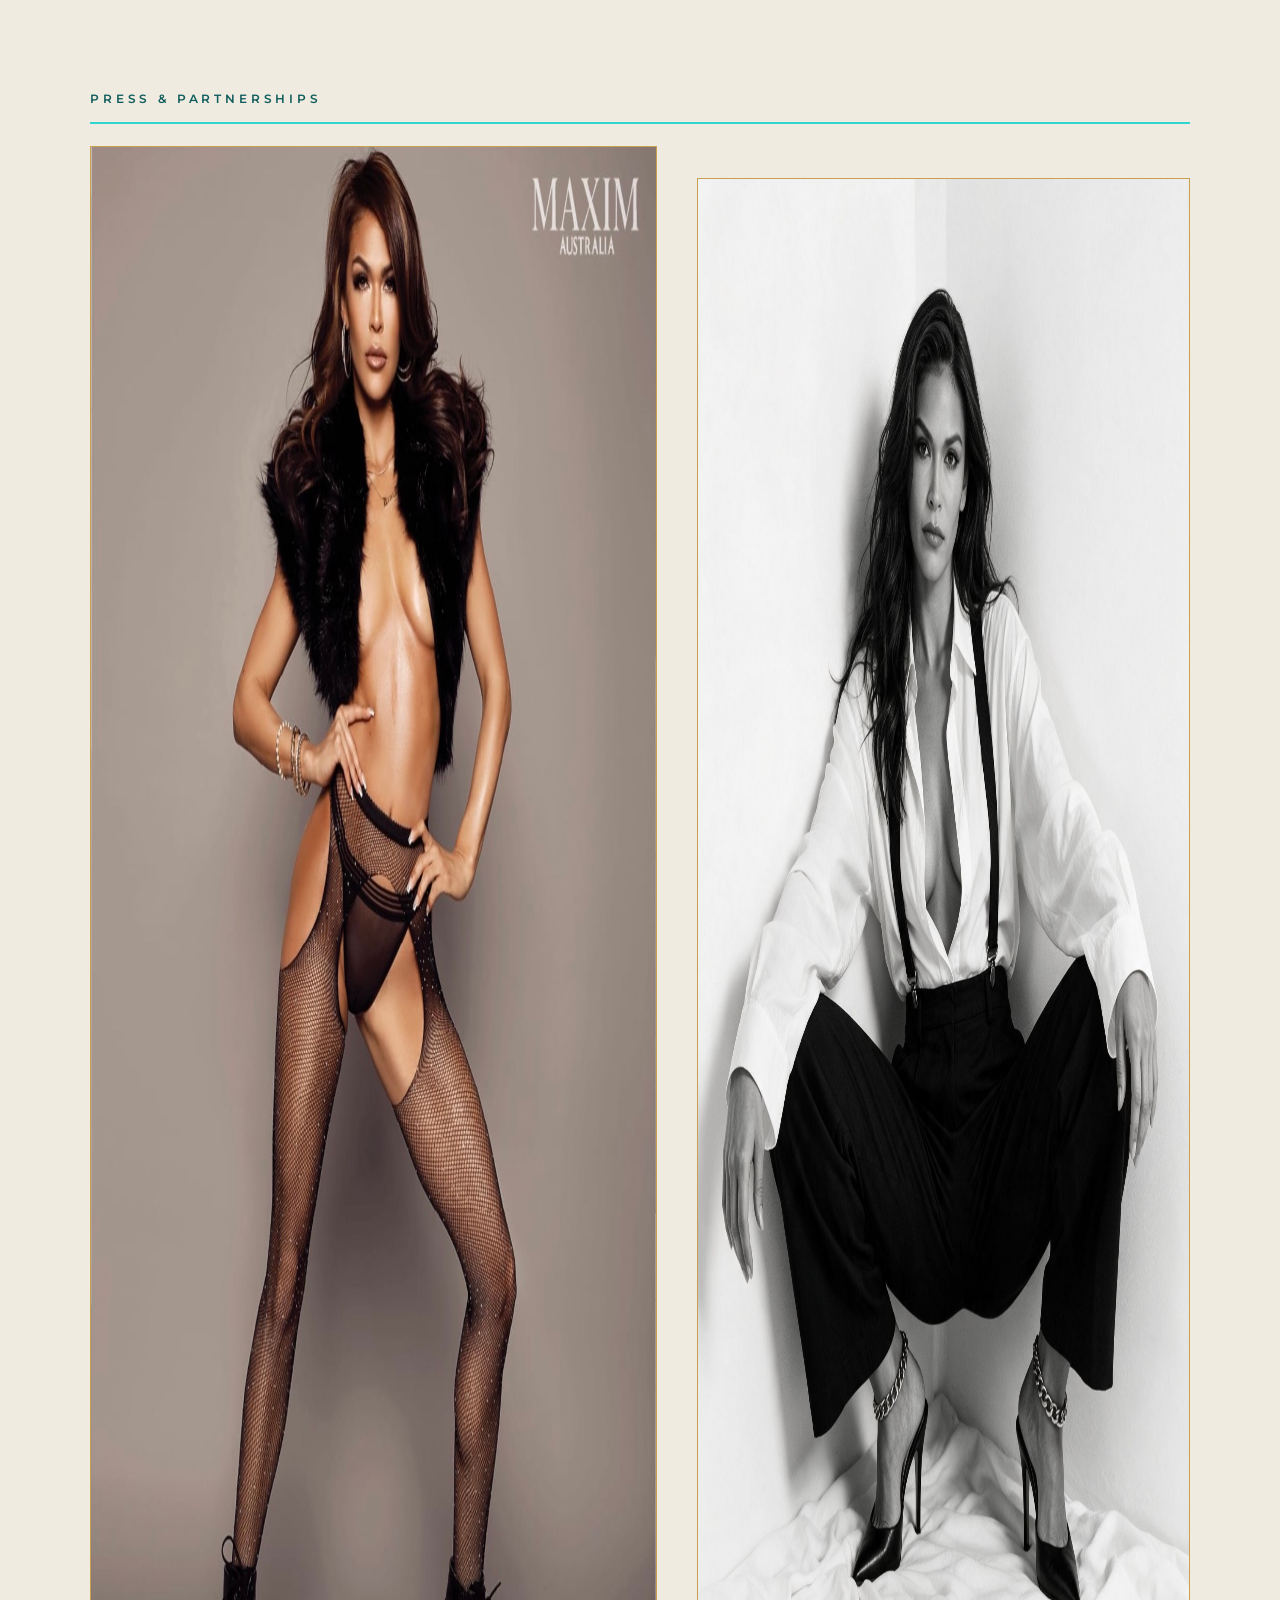
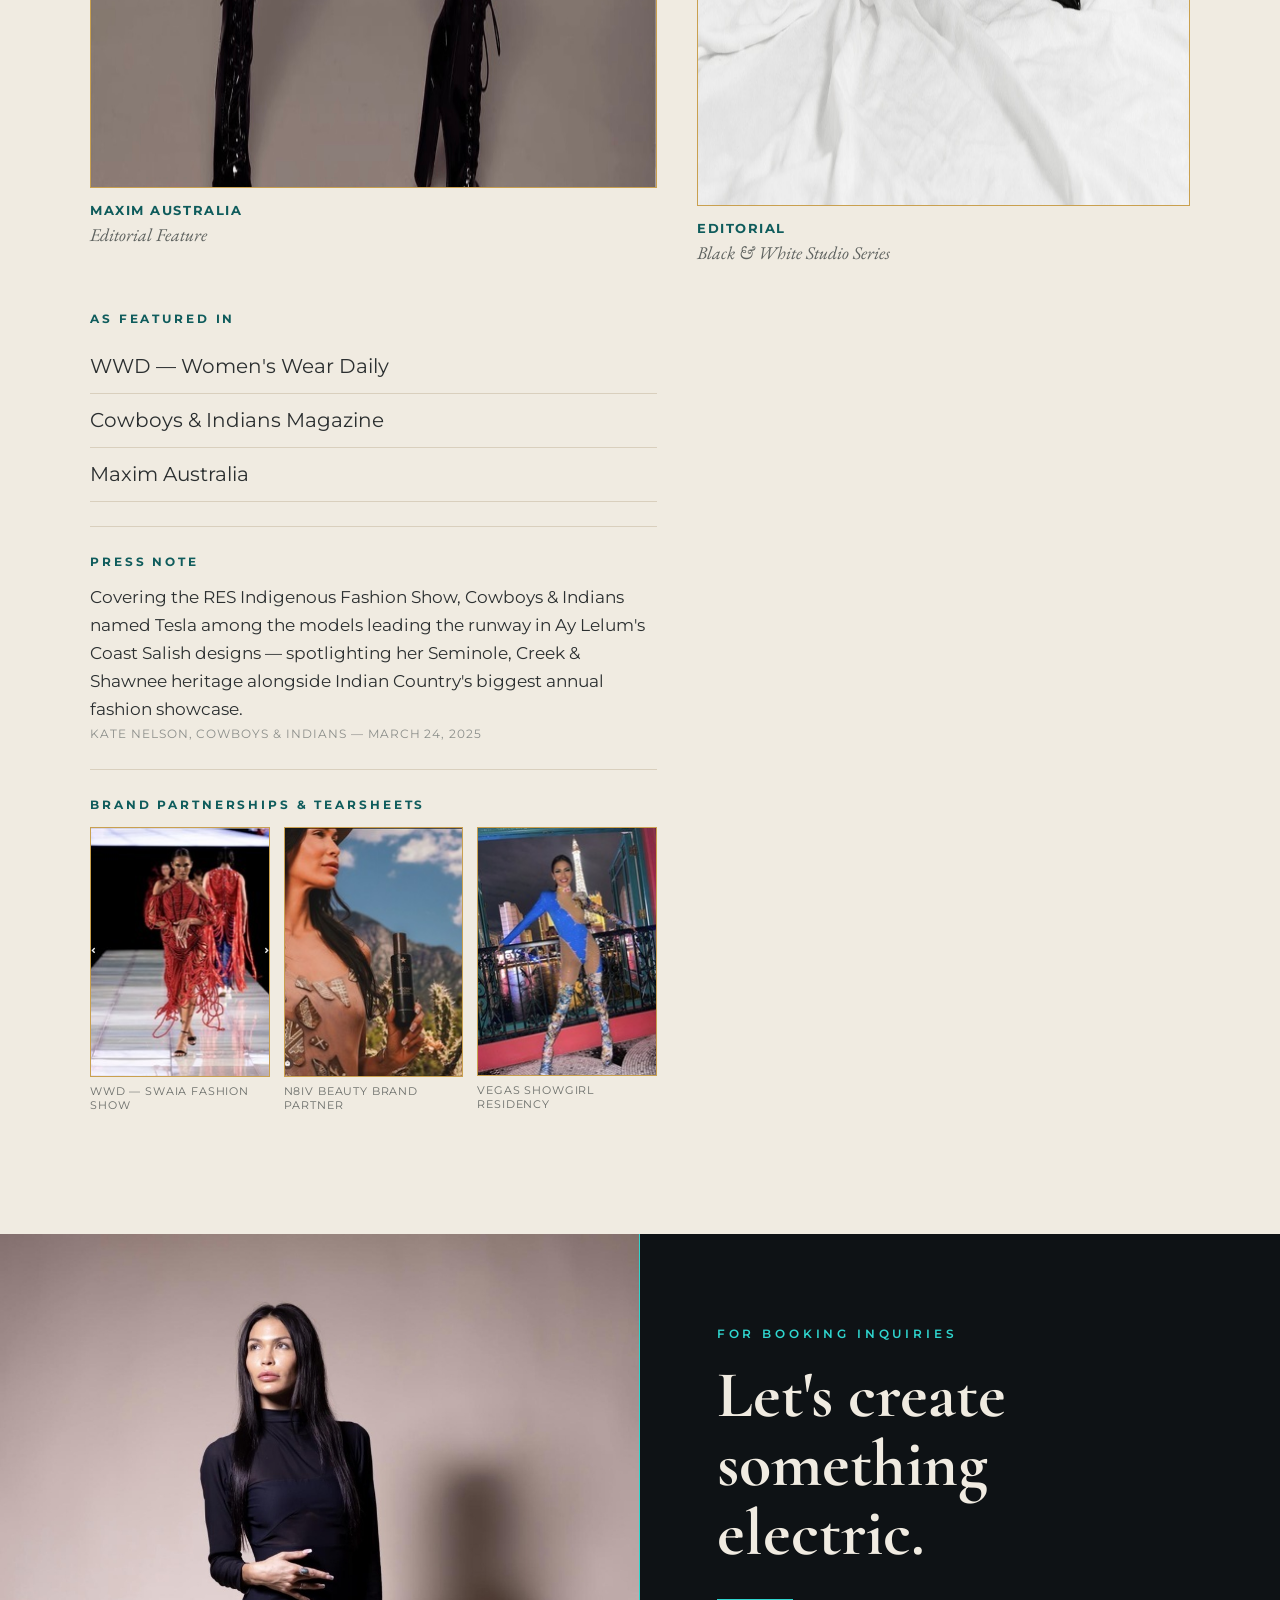
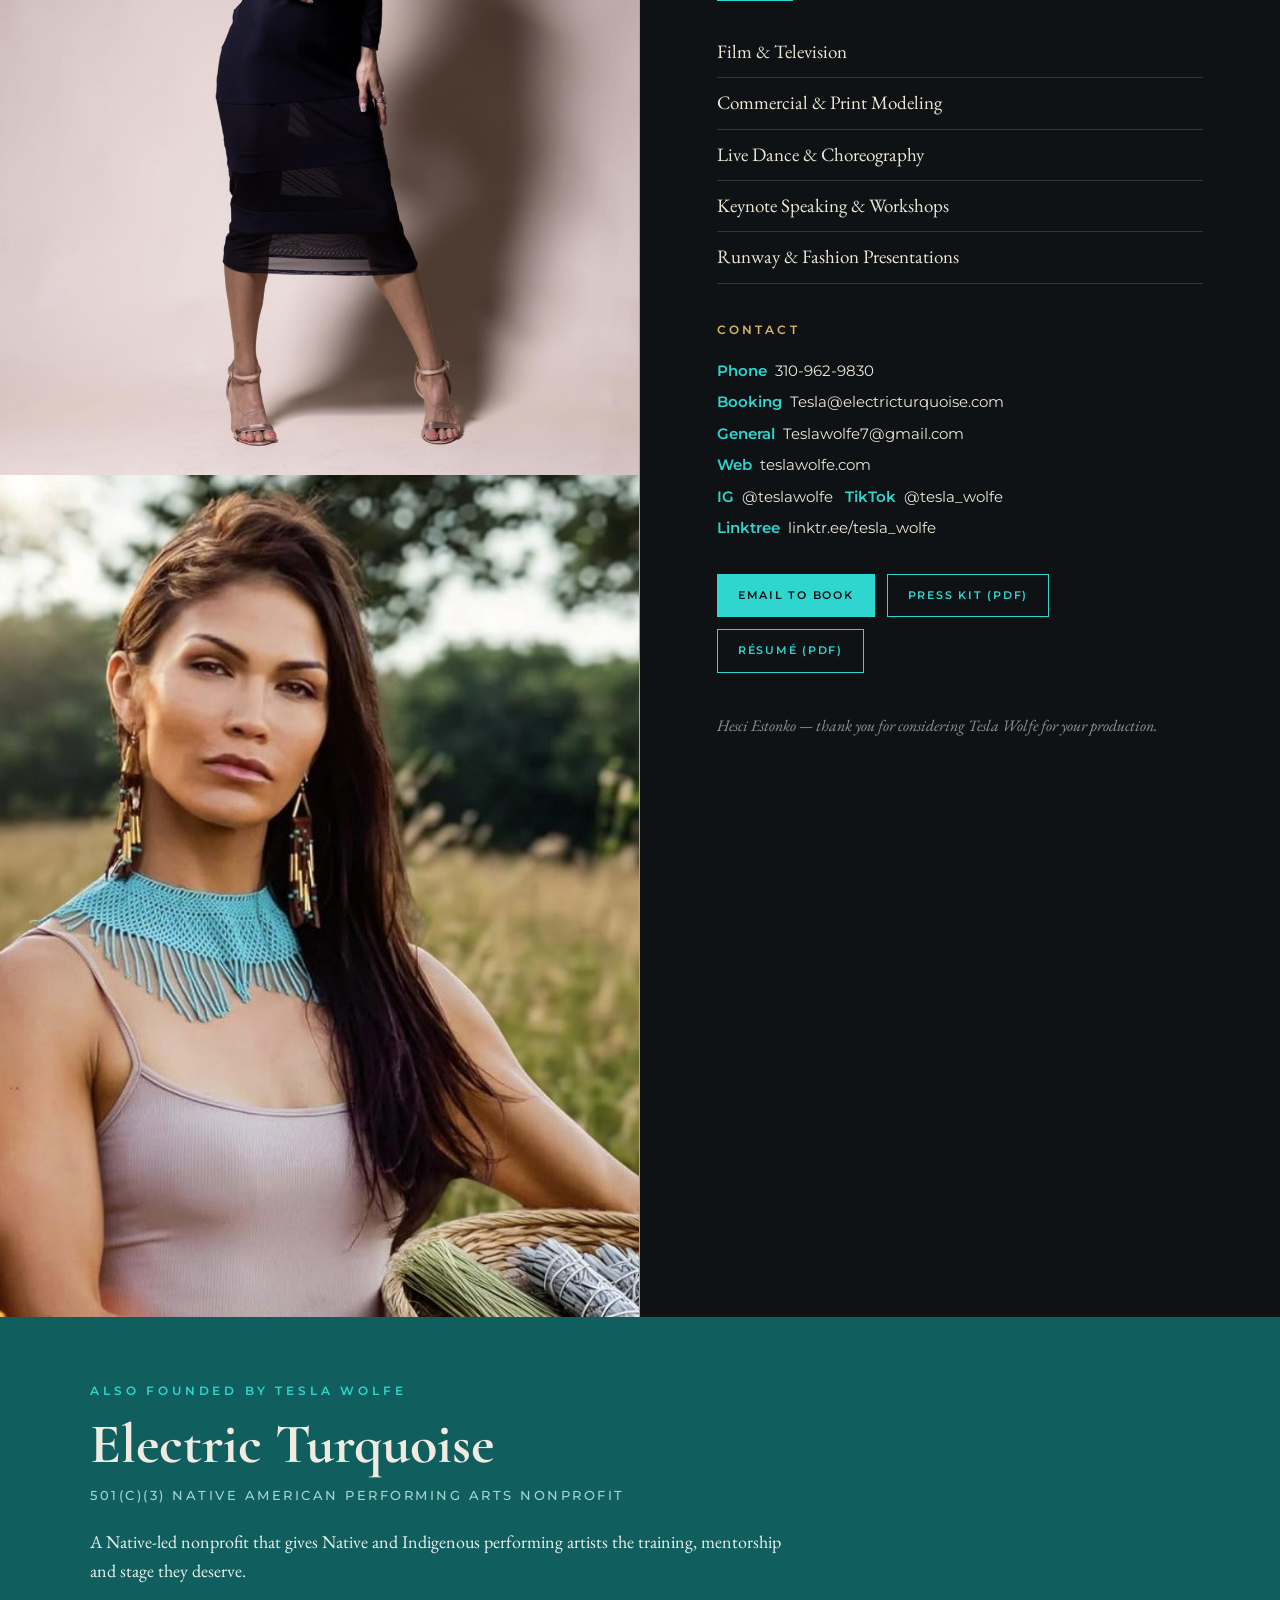
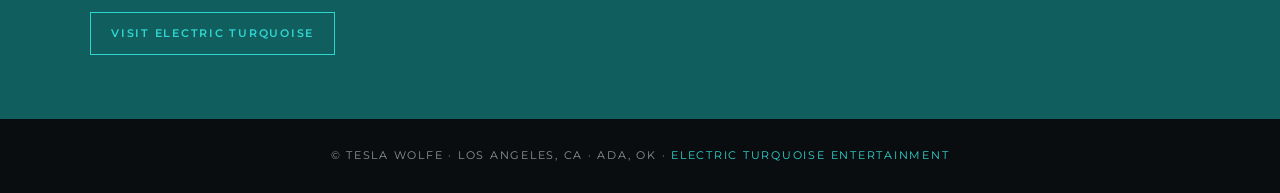
==== commit b797ee1c: "Replace photo with smiling one and add additional elements (6ae84b63ebde9a162cdf6d20)" ====
--- a/index.html
+++ b/index.html
@@ -3,284 +3,37 @@
 <head>
 <meta charset="UTF-8">
 <meta name="viewport" content="width=device-width, initial-scale=1.0">
-<title>Tesla Wolfe — Press Kit &amp; Booking Profile | Electric Turquoise Entertainment</title>
-<meta name="description" content="Tesla Wolfe — actress, dancer, choreographer, model, producer and founder of Electric Turquoise Entertainment, a 501(c)(3) Native American performing arts nonprofit. Press kit, reels and booking.">
+<title>Tesla Wolfe — Press Kit &amp; Booking Profile | Actress, Dancer, Choreographer, Model</title>
+<meta name="description" content="Tesla Wolfe — Seminole, Creek &amp; Absentee Shawnee actress, dancer, choreographer and model. Official press kit, résumé, reels, choreography and booking.">
 <link rel="preconnect" href="https://fonts.googleapis.com">
 <link rel="preconnect" href="https://fonts.gstatic.com" crossorigin>
 <link href="https://fonts.googleapis.com/css2?family=Cormorant+Garamond:ital,wght@0,500;0,600;0,700;1,500&family=EB+Garamond:ital,wght@0,400;0,500;1,400&family=Montserrat:wght@400;500;600;700&family=Kaushan+Script&display=swap" rel="stylesheet">
-<style>
-  :root{
-    --ink:#0E1215;
-    --ink-2:#161C20;
-    --cream:#F0EBE1;
-    --cream-line:#D9CFBD;
-    --teal:#0F5C5C;
-    --teal-page:#115E5F;
-    --teal-line:rgba(47,214,207,.35);
-    --turquoise:#2FD6CF;
-    --gold:#C9A04F;
-    --gold-soft:#D9B566;
-    --text:#1B1E1F;
-    --muted:#5E625F;
-    --bone:#EDE6D6;
-    --serif:'EB Garamond', Georgia, serif;
-    --display:'Cormorant Garamond', 'EB Garamond', Georgia, serif;
-    --sans:'Montserrat', system-ui, sans-serif;
-    --script:'Kaushan Script', cursive;
-  }
-  *{box-sizing:border-box;}
-  html{scroll-behavior:smooth;scroll-padding-top:64px;}
-  body{margin:0;background:var(--ink);color:var(--text);font-family:var(--serif);font-size:18px;line-height:1.6;}
-  a{color:inherit;}
-  img{max-width:100%;display:block;}
-
-  /* ---- shared type ---- */
-  .kicker{
-    font-family:var(--sans);font-weight:600;font-size:12px;letter-spacing:.32em;text-transform:uppercase;
-    color:var(--teal);margin:0;
-  }
-  .page-head{border-bottom:2px solid var(--turquoise);padding-bottom:14px;margin-bottom:22px;}
-  .page-intro{font-style:italic;color:var(--muted);margin:0 0 36px;}
-  .sub-head{
-    font-family:var(--sans);font-weight:600;font-size:12.5px;letter-spacing:.2em;text-transform:uppercase;
-    color:var(--gold);margin:0 0 18px;padding-bottom:10px;border-bottom:2px solid var(--gold);
-  }
-  .side-head{
-    font-family:var(--sans);font-weight:700;font-size:12px;letter-spacing:.24em;text-transform:uppercase;
-    color:var(--teal);margin:0 0 10px;
-  }
-  .signature{font-family:var(--script);font-size:38px;color:var(--teal);margin:24px 0 0;line-height:1;}
-
-  /* ---- nav ---- */
-  .nav{
-    position:sticky;top:0;z-index:20;
-    display:flex;align-items:center;gap:24px;
-    padding:14px clamp(20px,5vw,72px);
-    background:rgba(14,18,21,.94);backdrop-filter:blur(8px);
-    border-bottom:1px solid rgba(47,214,207,.18);
-  }
-  .nav .mark{font-family:var(--sans);font-weight:600;font-size:11px;letter-spacing:.3em;color:var(--turquoise);text-decoration:none;white-space:nowrap;}
-  .nav ul{display:flex;gap:22px;list-style:none;margin:0 0 0 auto;padding:0;overflow-x:auto;scrollbar-width:none;}
-  .nav ul::-webkit-scrollbar{display:none;}
-  .nav a.link{font-family:var(--sans);font-size:11px;font-weight:500;letter-spacing:.18em;text-transform:uppercase;color:#C9CFCC;text-decoration:none;white-space:nowrap;}
-  .nav a.link:hover{color:var(--turquoise);}
-  @media (max-width:720px){ .nav .mark{display:none;} .nav ul{margin:0;} }
-
-  /* ---- page wrapper ---- */
-  .page{padding:clamp(56px,8vw,96px) clamp(20px,6vw,80px);}
-  .page-inner{max-width:1100px;margin:0 auto;}
-  .cream{background:var(--cream);}
-  .cream + .cream{border-top:1px solid var(--cream-line);}
-
-  /* ---- 1. cover ---- */
-  .cover{
-    position:relative;display:grid;grid-template-columns:minmax(0,1fr) minmax(0,1fr);
-    min-height:min(92vh,960px);background:var(--ink);color:var(--bone);overflow:hidden;
-  }
-  .cover-text{position:relative;z-index:2;display:flex;flex-direction:column;padding:clamp(48px,7vw,96px) 0 clamp(36px,5vw,64px) clamp(24px,7vw,96px);}
-  .cover-text .kicker{color:var(--turquoise);}
-  .cover h1{
-    font-family:var(--display);font-weight:500;font-size:clamp(76px,11vw,150px);line-height:.88;letter-spacing:.01em;
-    margin:22px 0 0;color:var(--bone);
-  }
-  .cover h1 span{display:block;color:var(--turquoise);}
-  .cover .rule{width:140px;height:2px;background:var(--turquoise);margin:40px 0 30px;}
-  .cover .roles{font-family:var(--sans);font-weight:500;font-size:clamp(12px,1.25vw,15px);letter-spacing:.18em;text-transform:uppercase;line-height:2.1;margin:0;}
-  .cover .tag{font-style:italic;color:var(--gold-soft);font-size:clamp(18px,1.7vw,22px);max-width:430px;margin:22px 0 0;}
-  .cover-ctas{display:flex;flex-wrap:wrap;gap:12px;margin-top:34px;}
-  .btn{
-    display:inline-flex;align-items:center;gap:8px;
-    font-family:var(--sans);font-weight:600;font-size:11px;letter-spacing:.16em;text-transform:uppercase;
-    padding:12px 20px;border:1px solid var(--turquoise);color:var(--turquoise);text-decoration:none;
-    transition:background .18s ease,color .18s ease;
-  }
-  .btn:hover{background:var(--turquoise);color:var(--ink);}
-  .btn.solid{background:var(--turquoise);color:var(--ink);}
-  .btn.solid:hover{background:transparent;color:var(--turquoise);}
-  .btn.gold{border-color:var(--gold);color:var(--gold-soft);}
-  .btn.gold:hover{background:var(--gold);color:var(--ink);}
-  .btn svg{width:14px;height:14px;flex:none;}
-  .cover-foot{margin-top:auto;padding-top:48px;font-family:var(--sans);font-weight:600;font-size:11.5px;letter-spacing:.2em;text-transform:uppercase;}
-  .cover-foot i{display:inline-block;width:6px;height:6px;border-radius:50%;background:var(--turquoise);margin:0 14px;vertical-align:middle;}
-  .cover-photo{position:relative;}
-  .cover-photo img{position:absolute;inset:0;width:100%;height:100%;object-fit:cover;object-position:50% 18%;}
-  .cover-photo::before{
-    content:"";position:absolute;inset:0;z-index:1;
-    background:linear-gradient(90deg,var(--ink) 0%,rgba(14,18,21,.55) 22%,rgba(14,18,21,0) 48%);
-  }
-  .cover-photo .pk-label{position:absolute;top:clamp(48px,7vw,96px);right:clamp(20px,4vw,56px);z-index:2;font-family:var(--sans);font-size:11px;letter-spacing:.3em;text-transform:uppercase;color:rgba(255,255,255,.75);}
-  @media (max-width:860px){
-    .cover{grid-template-columns:1fr;}
-    .cover-photo{order:-1;height:72vh;}
-    .cover-photo::before{background:linear-gradient(0deg,var(--ink) 0%,rgba(14,18,21,0) 45%);}
-    .cover-photo .pk-label{display:none;}
-    .cover-text{padding:0 24px 48px;margin-top:-120px;}
-  }
-
-  /* ---- 2. biography ---- */
-  .bio-grid{display:grid;grid-template-columns:280px 1fr;gap:clamp(28px,4vw,48px);align-items:start;}
-  .framed{border:1px solid var(--gold);padding:9px;background:var(--cream);}
-  .side-block{padding:24px 0;border-bottom:1px solid var(--cream-line);font-family:var(--sans);font-size:14px;line-height:1.85;color:#2B2F30;}
-  .side-block:last-child{border-bottom:0;}
-  .side-block p{margin:0;}
-  .side-block b{font-weight:600;color:var(--text);}
-  .side-block a{text-decoration:none;}
-  .side-block a:hover{color:var(--teal);text-decoration:underline;}
-  .bio-copy p{margin:0 0 20px;font-size:19px;line-height:1.75;}
-  @media (max-width:820px){ .bio-grid{grid-template-columns:1fr;} .bio-side{max-width:360px;} }
-
-  /* ---- credit lists ---- */
-  .two-col{display:grid;grid-template-columns:1fr 1fr;gap:clamp(24px,4vw,48px);}
-  .main-side{display:grid;grid-template-columns:1fr 240px;gap:clamp(28px,4vw,56px);align-items:start;}
-  @media (max-width:820px){ .two-col,.main-side{grid-template-columns:1fr;} }
-  .credits{list-style:none;margin:0 0 36px;padding:0;}
-  .credits li{margin:0 0 16px;line-height:1.35;}
-  .credits .role{display:block;font-family:var(--sans);font-weight:600;font-size:12px;letter-spacing:.06em;text-transform:uppercase;color:var(--teal);margin-bottom:2px;}
-  .badge{display:inline-block;background:var(--teal);color:#fff;font-family:var(--sans);font-weight:600;font-size:12px;letter-spacing:.14em;text-transform:uppercase;padding:9px 14px;}
-  .aside-list .side-block{font-family:var(--serif);font-size:16px;line-height:1.6;}
-  .training-row{border-top:1px solid var(--cream-line);padding-top:20px;margin-top:4px;font-size:16px;}
-  .training-row .side-head{display:inline;margin-right:14px;}
-
-  /* ---- reel cards (inside cream pages) ---- */
-  .reel-block{margin-top:44px;}
-  .reel-grid{display:grid;grid-template-columns:repeat(auto-fill,minmax(230px,1fr));gap:14px;}
-  .reel{
-    display:flex;flex-direction:column;gap:4px;
-    padding:16px 18px;border:1px solid var(--cream-line);border-left:3px solid var(--turquoise);
-    background:#F7F3EC;text-decoration:none;
-    transition:transform .16s ease,border-color .16s ease,box-shadow .16s ease;
-  }
-  .reel:hover{transform:translateY(-2px);border-color:var(--teal);box-shadow:0 10px 22px -14px rgba(15,92,92,.6);}
-  .reel .t{font-weight:500;font-size:17px;color:var(--text);line-height:1.3;}
-  .reel .s{font-size:14.5px;color:var(--muted);font-style:italic;}
-  .reel .p{display:flex;align-items:center;gap:6px;margin-top:8px;font-family:var(--sans);font-weight:600;font-size:10.5px;letter-spacing:.16em;text-transform:uppercase;color:var(--teal);}
-  .reel .p svg{width:14px;height:14px;flex:none;}
-
-  /* ---- reel library (dark) ---- */
-  .dark{background:var(--ink);color:var(--bone);}
-  .dark .kicker{color:var(--turquoise);}
-  .dark .page-head{border-color:var(--turquoise);}
-  .dark .page-intro{color:#A9B0AD;}
-  .dark .sub-head{color:var(--gold-soft);border-color:rgba(201,160,79,.6);}
-  .featured-grid{display:grid;grid-template-columns:repeat(auto-fit,minmax(240px,1fr));gap:16px;margin-bottom:48px;}
-  .feature{
-    display:flex;flex-direction:column;gap:6px;padding:22px 22px 20px;text-decoration:none;
-    background:linear-gradient(160deg,#18242A,var(--ink-2));border:1px solid rgba(201,160,79,.45);
-    transition:transform .18s ease,border-color .18s ease,box-shadow .18s ease;
-  }
-  .feature:hover{transform:translateY(-3px);border-color:var(--gold);box-shadow:0 14px 30px -14px rgba(201,160,79,.55);}
-  .feature .flag{align-self:flex-start;font-family:var(--sans);font-weight:600;font-size:10px;letter-spacing:.18em;text-transform:uppercase;color:var(--gold-soft);border:1px solid rgba(201,160,79,.55);padding:4px 9px;margin-bottom:8px;}
-  .feature .flag.teal{color:var(--turquoise);border-color:var(--teal-line);}
-  .feature .t{font-family:var(--display);font-weight:600;font-size:24px;line-height:1.15;color:var(--bone);}
-  .feature .s{font-size:15px;color:#A9B0AD;}
-  .feature .p{display:flex;align-items:center;gap:6px;margin-top:auto;padding-top:12px;font-family:var(--sans);font-weight:600;font-size:10.5px;letter-spacing:.16em;text-transform:uppercase;color:var(--turquoise);}
-  .feature .p svg{width:14px;height:14px;flex:none;}
-  .dark .reel{background:var(--ink-2);border-color:rgba(237,230,214,.12);border-left-color:var(--turquoise);}
-  .dark .reel:hover{border-color:var(--turquoise);box-shadow:0 10px 22px -14px rgba(47,214,207,.6);}
-  .dark .reel .t{color:var(--bone);}
-  .dark .reel .s{color:#A9B0AD;}
-  .dark .reel .p{color:var(--turquoise);}
-  .dark .reel-block:first-of-type{margin-top:0;}
-
-  /* ---- 5. electric turquoise ---- */
-  .et{background:var(--teal-page);color:#EAF2EF;}
-  .et .kicker{color:var(--turquoise);}
-  .et h2{font-family:var(--display);font-weight:700;font-size:clamp(52px,7vw,84px);line-height:1;margin:16px 0 14px;color:var(--cream);}
-  .et .et-sub{font-family:var(--sans);font-weight:500;font-size:12.5px;letter-spacing:.2em;text-transform:uppercase;color:#9ED6D2;margin:0;}
-  .et .motto{font-family:var(--display);font-style:italic;font-weight:500;font-size:26px;color:var(--gold-soft);margin:14px 0 0;}
-  .et hr{border:0;border-top:1px solid var(--teal-line);margin:30px 0;}
-  .et .story p{margin:0 0 18px;font-size:19px;line-height:1.75;}
-  .stats{display:grid;grid-template-columns:repeat(3,1fr);gap:clamp(18px,3vw,32px);margin:34px 0 40px;}
-  .stat{border-top:1px solid var(--teal-line);padding-top:18px;}
-  .stat b{display:block;font-family:var(--display);font-weight:500;font-size:clamp(38px,4.6vw,54px);line-height:1;color:var(--turquoise);}
-  .stat span{display:block;margin-top:10px;font-family:var(--sans);font-size:13px;line-height:1.5;color:#BFD7D4;}
-  @media (max-width:640px){ .stats{grid-template-columns:1fr;} }
-  .et .gold-head{font-family:var(--sans);font-weight:600;font-size:12px;letter-spacing:.26em;text-transform:uppercase;color:var(--gold-soft);margin:0 0 14px;}
-  .programs{list-style:none;margin:0;padding:0;}
-  .programs li{padding:0 0 14px;margin:0 0 14px;border-bottom:1px solid var(--teal-line);}
-  .programs li:last-child{border-bottom:0;margin-bottom:0;}
-  .programs b{display:block;font-family:var(--sans);font-weight:600;font-size:13px;letter-spacing:.06em;text-transform:uppercase;color:var(--turquoise);margin-bottom:4px;}
-  .partners{border-top:1px solid var(--teal-line);margin-top:30px;padding-top:22px;font-size:16px;color:#D5E4E1;}
-  .partners .label{font-family:var(--sans);font-weight:600;font-size:11.5px;letter-spacing:.24em;text-transform:uppercase;color:var(--turquoise);margin-right:14px;}
-  .et .reel{background:rgba(8,40,40,.35);border-color:var(--teal-line);border-left-color:var(--gold);}
-  .et .reel:hover{border-color:var(--turquoise);box-shadow:0 10px 22px -14px rgba(0,0,0,.6);}
-  .et .reel .t{color:var(--cream);}
-  .et .reel .s{color:#BFD7D4;}
-  .et .reel .p{color:var(--gold-soft);}
-  .et .et-sign{margin-top:48px;}
-  .et .et-sign .signature{color:var(--turquoise);}
-  .et .et-sign p{font-family:var(--sans);font-size:12px;letter-spacing:.12em;text-transform:uppercase;color:#BFD7D4;margin:10px 0 0;}
-  .et .et-sign a{text-decoration:none;}
-  .et .et-sign a:hover{color:var(--turquoise);}
-
-  /* ---- 6. press ---- */
-  .press-grid{display:grid;grid-template-columns:minmax(0,1.15fr) minmax(0,1fr);gap:clamp(24px,4vw,40px);align-items:start;}
-  @media (max-width:820px){ .press-grid{grid-template-columns:1fr;} }
-  .press-photo img{border:1px solid var(--gold);width:100%;}
-  .caption{margin-top:12px;}
-  .caption b{display:block;font-family:var(--sans);font-weight:700;font-size:13px;letter-spacing:.12em;text-transform:uppercase;color:var(--teal);}
-  .caption i{color:var(--muted);}
-  .featured-in{list-style:none;margin:0;padding:0;}
-  .featured-in li{font-size:20px;padding:8px 0;border-bottom:1px solid var(--cream-line);}
-  .press-note{font-size:17px;line-height:1.65;margin:0;}
-  .cite{font-family:var(--sans);font-size:12px;letter-spacing:.08em;text-transform:uppercase;color:#8C8F8B;margin-top:12px;}
-  .tears{display:grid;grid-template-columns:repeat(3,1fr);gap:14px;}
-  .tears img{border:1px solid var(--gold);aspect-ratio:3/4;object-fit:cover;width:100%;}
-  .tears span{display:block;margin-top:8px;font-family:var(--sans);font-size:10.5px;letter-spacing:.08em;text-transform:uppercase;color:#6A6D69;line-height:1.4;}
-
-  /* ---- 7. booking ---- */
-  .booking{display:grid;grid-template-columns:minmax(0,1fr) minmax(0,1fr);background:var(--ink);color:var(--bone);}
-  .booking-photos{display:grid;grid-template-rows:1fr 1fr;border-right:1px solid var(--turquoise);}
-  .booking-photos img{width:100%;height:100%;object-fit:cover;min-height:360px;}
-  .booking-photos img:first-child{object-position:50% 20%;}
-  .booking-text{padding:clamp(48px,7vw,96px) clamp(24px,6vw,80px);}
-  .booking-text .kicker{color:var(--turquoise);}
-  .booking h2{font-family:var(--display);font-weight:700;font-size:clamp(44px,5.4vw,66px);line-height:1.05;margin:18px 0 0;color:var(--cream);}
-  .booking .rule{width:76px;height:2px;background:var(--turquoise);margin:30px 0 26px;}
-  .services{list-style:none;margin:0 0 36px;padding:0;}
-  .services li{padding:10px 0;border-bottom:1px solid rgba(237,230,214,.16);font-size:19px;}
-  .contact-head{font-family:var(--sans);font-weight:600;font-size:12px;letter-spacing:.26em;text-transform:uppercase;color:var(--gold-soft);margin:0 0 16px;}
-  .contact{list-style:none;margin:0;padding:0;font-family:var(--sans);font-size:15px;line-height:2.1;}
-  .contact b{font-weight:600;color:var(--turquoise);margin-right:8px;}
-  .contact a{text-decoration:none;}
-  .contact a:hover{color:var(--turquoise);text-decoration:underline;}
-  .thanks{font-style:italic;color:#8E9592;margin:40px 0 0;font-size:16px;}
-  .booking .cover-ctas{margin-top:30px;}
-  @media (max-width:860px){
-    .booking{grid-template-columns:1fr;}
-    .booking-photos{grid-template-rows:none;grid-template-columns:1fr 1fr;border-right:0;border-bottom:1px solid var(--turquoise);}
-    .booking-photos img{min-height:0;aspect-ratio:3/4;}
-  }
-
-  footer{background:#0A0D0F;color:#8E9592;text-align:center;padding:28px 20px;font-family:var(--sans);font-size:11px;letter-spacing:.16em;text-transform:uppercase;}
-  footer a{color:var(--turquoise);text-decoration:none;}
-
-  @media (prefers-reduced-motion: reduce){ *{transition:none !important;} html{scroll-behavior:auto;} }
-</style>
+<link rel="stylesheet" href="/styles.css">
 </head>
 <body>
 
 <nav class="nav" aria-label="Sections">
-  <a class="mark" href="#top">ELECTRIC TURQUOISE</a>
+  <a class="mark" href="#top">TESLA WOLFE</a>
   <ul>
     <li><a class="link" href="#biography">Biography</a></li>
     <li><a class="link" href="#acting">Acting</a></li>
     <li><a class="link" href="#dance">Dance &amp; Runway</a></li>
     <li><a class="link" href="#reels">Reels</a></li>
-    <li><a class="link" href="#electric-turquoise">Electric Turquoise</a></li>
+    <li><a class="link" href="#choreography">Choreography</a></li>
     <li><a class="link" href="#press">Press</a></li>
     <li><a class="link" href="#booking">Booking</a></li>
+    <li><a class="link" href="/electric-turquoise">Electric Turquoise</a></li>
   </ul>
 </nav>
 
 <!-- 1. COVER -->
 <header class="cover" id="top">
   <div class="cover-text">
-    <p class="kicker">Electric Turquoise Entertainment</p>
+    <p class="kicker">Official Press Kit</p>
     <h1>TESLA <span>WOLFE</span></h1>
     <div class="rule"></div>
     <p class="roles">Actress · Dancer · Choreographer<br>Model · Producer · Entrepreneur</p>
-    <p class="tag">Founder of Electric Turquoise Entertainment, blending Native heritage with modern performance artistry.</p>
+    <p class="tag">Seminole, Creek &amp; Absentee Shawnee performer from Ada, Oklahoma — from the Bellagio stage and EDC Mainstage to <i>Yellowstone</i>.</p>
     <div class="cover-ctas">
       <a class="btn solid" href="#reels">Watch Reels</a>
       <a class="btn" href="/images/tesla-wolfe-press-kit.pdf" target="_blank" rel="noopener">
@@ -310,7 +63,7 @@
     <div class="page-head"><p class="kicker">Biography</p></div>
     <div class="bio-grid">
       <aside class="bio-side">
-        <div class="framed"><img src="/images/tesla-wolfe-bio.jpg" alt="Tesla Wolfe portrait with long dark hair and feather earrings" width="396" height="526" loading="lazy"></div>
+        <div class="framed"><img src="/images/tesla-wolfe-bio-portrait.jpeg" alt="Black-and-white portrait of Tesla Wolfe looking over her shoulder, wearing silver hoop earrings" width="1440" height="1623" loading="lazy"></div>
         <div class="side-block">
           <h3 class="side-head">Heritage</h3>
           <p>Seminole, Creek &amp;<br>Absentee Shawnee</p>
@@ -331,7 +84,7 @@
       <div class="bio-copy">
         <p>Tesla Wolfe is a professional dancer, choreographer, actress, model, producer, and entrepreneur from Ada, Oklahoma, of Seminole, Creek, and Absentee Shawnee descent — the first Native American model ever featured in Maxim Magazine. A former Vegas showgirl at the Bellagio's Mayfair Supper Club and choreographer for Insomniac Entertainment's EDC Las Vegas Mainstage, her screen credits include <i>Yellowstone</i> and <i>Interior Chinatown</i>. She is signed with Wilhelmina Modeling Agency and NTA Talent Agency.</p>
         <p>She trained at the Lee Strasberg Film &amp; Theatre Institute and the Ivana Chubbuck School of Acting, and attended the University of Central Oklahoma as a Dance major with a minor in Psychology. Her movement background spans ballet, jazz, contemporary, hip-hop, and pole, sharpened over years as a company member with 8&amp;1 Professional Jazz &amp; Contemporary Company.</p>
-        <p>Beyond performance, Tesla is the Founder and Artistic Director of Electric Turquoise Entertainment — a 501(c)(3) nonprofit she has personally funded from the ground up to open doors for Native, Indigenous, and underprivileged performing artists. Her reels, full acting and dance credits, and her nonprofit's story follow below.</p>
+        <p>Her full acting, dance and runway credits, reels, and choreography follow below. Tesla is also the founder of <a href="/electric-turquoise">Electric Turquoise Entertainment</a>, a Native-led performing arts nonprofit.</p>
         <p class="signature">Tesla Wolfe</p>
       </div>
     </div>
@@ -430,126 +183,97 @@
 <section class="page dark" id="reels">
   <div class="page-inner">
     <div class="page-head"><p class="kicker">Reel Library</p></div>
-    <p class="page-intro">Now showing — the latest releases, followed by every reel by category.</p>
+    <p class="page-intro">Tesla Wolfe on camera and on stage — acting, dance, and runway.</p>
 
     <div class="featured-grid">
-      <a class="feature" href="https://youtu.be/lmjRkDju5TI?is=IQXvalsU3HOhoVQz" target="_blank" rel="noopener">
-        <span class="flag">New</span>
-        <span class="t">This Is Indian Country: Sweethearts</span>
-        <span class="s">The Electric Ladies — Native American Showgirls, Jazz Dance Performance</span>
-        <span class="p"><svg viewBox="0 0 24 24" fill="currentColor"><path d="M23.5 6.2a3 3 0 0 0-2.1-2.1C19.5 3.5 12 3.5 12 3.5s-7.5 0-9.4.6A3 3 0 0 0 .5 6.2 31 31 0 0 0 0 12a31 31 0 0 0 .5 5.8 3 3 0 0 0 2.1 2.1c1.9.6 9.4.6 9.4.6s7.5 0 9.4-.6a3 3 0 0 0 2.1-2.1A31 31 0 0 0 24 12a31 31 0 0 0-.5-5.8zM9.6 15.6V8.4l6.3 3.6z"/></svg>YouTube</span>
-      </a>
-      <a class="feature" href="https://youtube.com/shorts/xBZFgRa0NYo?si=CyXUC4wA8hWYABLk" target="_blank" rel="noopener">
-        <span class="flag">New</span>
-        <span class="t">Electric Turquoise Promo — 2026</span>
-        <span class="s">Brand short</span>
-        <span class="p"><svg viewBox="0 0 24 24" fill="currentColor"><path d="M23.5 6.2a3 3 0 0 0-2.1-2.1C19.5 3.5 12 3.5 12 3.5s-7.5 0-9.4.6A3 3 0 0 0 .5 6.2 31 31 0 0 0 0 12a31 31 0 0 0 .5 5.8 3 3 0 0 0 2.1 2.1c1.9.6 9.4.6 9.4.6s7.5 0 9.4-.6a3 3 0 0 0 2.1-2.1A31 31 0 0 0 24 12a31 31 0 0 0-.5-5.8zM9.6 15.6V8.4l6.3 3.6z"/></svg>YouTube Shorts</span>
-      </a>
+      <a class="feature" href="https://youtu.be/5PQXwUeWoRc?is=54kpN4nEgu4H8HcQ" target="_blank" rel="noopener">
+        <span class="flag">Acting</span>
+        <span class="t">Acting Reel</span>
+        <span class="s">Tesla Wolfe — film &amp; television</span>
+        <span class="p"><svg viewBox="0 0 24 24" fill="currentColor"><path d="M23.5 6.2a3 3 0 0 0-2.1-2.1C19.5 3.5 12 3.5 12 3.5s-7.5 0-9.4.6A3 3 0 0 0 .5 6.2 31 31 0 0 0 0 12a31 31 0 0 0 .5 5.8 3 3 0 0 0 2.1 2.1c1.9.6 9.4.6 9.4.6s7.5 0 9.4-.6a3 3 0 0 0 2.1-2.1A31 31 0 0 0 24 12a31 31 0 0 0-.5-5.8zM9.6 15.6V8.4l6.3 3.6z"/></svg>YouTube</span>
+      </a>
+      <a class="feature" href="https://youtu.be/-FlKZWk8aHA" target="_blank" rel="noopener">
+        <span class="flag teal">Dance</span>
+        <span class="t">Dance Reel</span>
+        <span class="s">Tesla Wolfe — ballet, jazz, contemporary &amp; commercial</span>
+        <span class="p"><svg viewBox="0 0 24 24" fill="currentColor"><path d="M23.5 6.2a3 3 0 0 0-2.1-2.1C19.5 3.5 12 3.5 12 3.5s-7.5 0-9.4.6A3 3 0 0 0 .5 6.2 31 31 0 0 0 0 12a31 31 0 0 0 .5 5.8 3 3 0 0 0 2.1 2.1c1.9.6 9.4.6 9.4.6s7.5 0 9.4-.6a3 3 0 0 0 2.1-2.1A31 31 0 0 0 24 12a31 31 0 0 0-.5-5.8zM9.6 15.6V8.4l6.3 3.6z"/></svg>YouTube</span>
+      </a>
+      <a class="feature" href="https://youtu.be/XHvGBkKhGfM" target="_blank" rel="noopener">
+        <span class="flag teal">Dance</span>
+        <span class="t">Pole Reel</span>
+        <span class="s">Tesla Wolfe — pole &amp; aerial</span>
+        <span class="p"><svg viewBox="0 0 24 24" fill="currentColor"><path d="M23.5 6.2a3 3 0 0 0-2.1-2.1C19.5 3.5 12 3.5 12 3.5s-7.5 0-9.4.6A3 3 0 0 0 .5 6.2 31 31 0 0 0 0 12a31 31 0 0 0 .5 5.8 3 3 0 0 0 2.1 2.1c1.9.6 9.4.6 9.4.6s7.5 0 9.4-.6a3 3 0 0 0 2.1-2.1A31 31 0 0 0 24 12a31 31 0 0 0-.5-5.8zM9.6 15.6V8.4l6.3 3.6z"/></svg>YouTube</span>
+      </a>
+    </div>
+
+    <div class="reel-block">
+      <h3 class="sub-head">Acting</h3>
+      <div class="reel-grid">
+        <a class="reel" href="https://youtu.be/UGshNotMvuI?is=ADjB2kS1Oicd0jlE" target="_blank" rel="noopener"><span class="t">Acting Reel</span><span class="s">Tesla Wolfe</span><span class="p">YouTube</span></a>
+        <a class="reel" href="https://www.instagram.com/teslawolfe?igsh=NTc4MTIwNjQ2YQ%3D%3D&utm_source=qr" target="_blank" rel="noopener"><span class="t">Tesla Wolfe</span><span class="s">Instagram — Personal Profile</span><span class="p">Instagram</span></a>
+      </div>
+    </div>
+
+    <div class="reel-block">
+      <h3 class="sub-head">Dance</h3>
+      <div class="reel-grid">
+        <a class="reel" href="https://youtu.be/liDCQ7EoTLY?si=OAyI1jsSdQ5L80mw" target="_blank" rel="noopener"><span class="t">Hip-Hop Reel</span><span class="s">Tesla Wolfe</span><span class="p">YouTube</span></a>
+      </div>
+    </div>
+
+    <div class="reel-block">
+      <h3 class="sub-head">Fashion &amp; Runway</h3>
+      <div class="reel-grid">
+        <a class="reel" href="https://www.instagram.com/reel/DNbUBhHyhZb/?igsh=NTc4MTIwNjQ2YQ==" target="_blank" rel="noopener"><span class="t">Sky Eagle Collection Fashion Show</span><span class="s">Dance performance, 2025</span><span class="p">Instagram</span></a>
+        <a class="reel" href="https://www.instagram.com/reel/DOUEjhrkkDU/?igsh=NTc4MTIwNjQ2YQ==" target="_blank" rel="noopener"><span class="t">Native American / Indigenous Cancan Dance</span><span class="s">2025</span><span class="p">Instagram</span></a>
+      </div>
+    </div>
+
+    <div class="reel-block">
+      <h3 class="sub-head">Red Carpet &amp; Events</h3>
+      <div class="reel-grid">
+        <a class="reel" href="https://www.instagram.com/reel/DHgkMGpvE2Y/?utm_source=ig_web_copy_link&igsh=MzRlODBiNWFlZA==" target="_blank" rel="noopener"><span class="t">FNX Red Carpet Gala</span><span class="s">Co-Producer — May 2025</span><span class="p">Instagram</span></a>
+      </div>
+    </div>
+  </div>
+</section>
+
+<!-- 3b. CHOREOGRAPHY -->
+<section class="page dark" id="choreography" style="border-top:1px solid rgba(47,214,207,.18)">
+  <div class="page-inner">
+    <div class="page-head"><p class="kicker">Choreography by Tesla Wolfe</p></div>
+    <p class="page-intro">Stage, nightlife and festival choreography — from the EDC Las Vegas Mainstage to the Hard Rock Cafe.</p>
+
+    <div class="featured-grid">
       <a class="feature" href="https://youtu.be/OpLDXlbCM0g?feature=shared" target="_blank" rel="noopener">
         <span class="flag teal">Live</span>
         <span class="t">Sweet Native Emotion</span>
         <span class="s">Choreographer — Hard Rock Cafe, 2025</span>
         <span class="p"><svg viewBox="0 0 24 24" fill="currentColor"><path d="M23.5 6.2a3 3 0 0 0-2.1-2.1C19.5 3.5 12 3.5 12 3.5s-7.5 0-9.4.6A3 3 0 0 0 .5 6.2 31 31 0 0 0 0 12a31 31 0 0 0 .5 5.8 3 3 0 0 0 2.1 2.1c1.9.6 9.4.6 9.4.6s7.5 0 9.4-.6a3 3 0 0 0 2.1-2.1A31 31 0 0 0 24 12a31 31 0 0 0-.5-5.8zM9.6 15.6V8.4l6.3 3.6z"/></svg>YouTube</span>
       </a>
-      <a class="feature" href="https://www.instagram.com/reel/DXDR8jWDcqb/?igsh=NTc4MTIwNjQ2YQ==" target="_blank" rel="noopener">
-        <span class="flag teal">Intro</span>
-        <span class="t">Meet Electric Turquoise</span>
-        <span class="s">Founder Tesla Wolfe introduces who we are and what we stand for — live at the Hard Rock Cafe, Las Vegas</span>
-        <span class="p"><svg viewBox="0 0 24 24" fill="none" stroke="currentColor" stroke-width="1.8"><rect x="2" y="2" width="20" height="20" rx="5"/><circle cx="12" cy="12" r="4.2"/><circle cx="17.4" cy="6.6" r="1.1" fill="currentColor" stroke="none"/></svg>Instagram</span>
-      </a>
-    </div>
-
-    <div class="reel-block">
-      <h3 class="sub-head">Acting</h3>
-      <div class="reel-grid">
-        <a class="reel" href="https://youtu.be/5PQXwUeWoRc?is=54kpN4nEgu4H8HcQ" target="_blank" rel="noopener"><span class="t">Acting Reel</span><span class="s">Tesla Wolfe</span><span class="p">YouTube</span></a>
-        <a class="reel" href="https://youtu.be/UGshNotMvuI?is=ADjB2kS1Oicd0jlE" target="_blank" rel="noopener"><span class="t">Acting Reel</span><span class="s">Tesla Wolfe</span><span class="p">YouTube</span></a>
-        <a class="reel" href="https://www.instagram.com/teslawolfe?igsh=NTc4MTIwNjQ2YQ%3D%3D&utm_source=qr" target="_blank" rel="noopener"><span class="t">Tesla Wolfe</span><span class="s">Instagram — Personal Profile</span><span class="p">Instagram</span></a>
-      </div>
-    </div>
-
-    <div class="reel-block">
-      <h3 class="sub-head">Dance &amp; Choreography</h3>
-      <div class="reel-grid">
-        <a class="reel" href="https://youtu.be/-FlKZWk8aHA" target="_blank" rel="noopener"><span class="t">Dance Reel</span><span class="s">Tesla Wolfe</span><span class="p">YouTube</span></a>
-        <a class="reel" href="https://youtu.be/lmjRkDju5TI?si=fSRZtewP0t9J8Dkq" target="_blank" rel="noopener"><span class="t">Jazz / Showgirl Choreography</span><span class="s">Dance performance</span><span class="p">YouTube</span></a>
+      <a class="feature" href="https://youtu.be/nV1rDMrBHV4?si=nZx24EXitSwUC4xH" target="_blank" rel="noopener">
+        <span class="flag teal">Live</span>
+        <span class="t">Pour Some Bepsi On Me</span>
+        <span class="s">Choreographer — Hard Rock Cafe, 2025</span>
+        <span class="p"><svg viewBox="0 0 24 24" fill="currentColor"><path d="M23.5 6.2a3 3 0 0 0-2.1-2.1C19.5 3.5 12 3.5 12 3.5s-7.5 0-9.4.6A3 3 0 0 0 .5 6.2 31 31 0 0 0 0 12a31 31 0 0 0 .5 5.8 3 3 0 0 0 2.1 2.1c1.9.6 9.4.6 9.4.6s7.5 0 9.4-.6a3 3 0 0 0 2.1-2.1A31 31 0 0 0 24 12a31 31 0 0 0-.5-5.8zM9.6 15.6V8.4l6.3 3.6z"/></svg>YouTube</span>
+      </a>
+      <a class="feature" href="https://youtu.be/lmjRkDju5TI?is=IQXvalsU3HOhoVQz" target="_blank" rel="noopener">
+        <span class="flag">TV</span>
+        <span class="t">This Is Indian Country: Sweethearts</span>
+        <span class="s">Jazz / showgirl choreography — FNX Network</span>
+        <span class="p"><svg viewBox="0 0 24 24" fill="currentColor"><path d="M23.5 6.2a3 3 0 0 0-2.1-2.1C19.5 3.5 12 3.5 12 3.5s-7.5 0-9.4.6A3 3 0 0 0 .5 6.2 31 31 0 0 0 0 12a31 31 0 0 0 .5 5.8 3 3 0 0 0 2.1 2.1c1.9.6 9.4.6 9.4.6s7.5 0 9.4-.6a3 3 0 0 0 2.1-2.1A31 31 0 0 0 24 12a31 31 0 0 0-.5-5.8zM9.6 15.6V8.4l6.3 3.6z"/></svg>YouTube</span>
+      </a>
+    </div>
+
+    <div class="reel-block">
+      <h3 class="sub-head">Choreography Reels</h3>
+      <div class="reel-grid">
+        <a class="reel" href="https://www.instagram.com/reel/DHIR-rqOXo2/?utm_source=ig_web_copy_link&igsh=MzRlODBiNWFlZA==" target="_blank" rel="noopener"><span class="t">Native Guitars Rez 2025</span><span class="s">"Pour Some Bepsi On Me"</span><span class="p">Instagram</span></a>
         <a class="reel" href="https://youtu.be/wCD_X08Wws4?si=NG1an_A2JXBtH8sO" target="_blank" rel="noopener"><span class="t">Burlesque Dance Choreo</span><span class="s">Tesla Wolfe</span><span class="p">YouTube</span></a>
-        <a class="reel" href="https://youtu.be/UwyvPx1qRvg" target="_blank" rel="noopener"><span class="t">Electric Turquoise Dance Company Reel</span><span class="s">Company reel</span><span class="p">YouTube</span></a>
-        <a class="reel" href="https://youtu.be/XHvGBkKhGfM" target="_blank" rel="noopener"><span class="t">Pole Reel</span><span class="s">Tesla Wolfe</span><span class="p">YouTube</span></a>
         <a class="reel" href="https://www.instagram.com/reel/C0w-G4jvlzL/?igsh=b25jZGlncWRscWVp" target="_blank" rel="noopener"><span class="t">Savage Hip-Hop Choreography</span><span class="s">Tesla Wolfe</span><span class="p">Instagram</span></a>
-        <a class="reel" href="https://youtu.be/liDCQ7EoTLY?si=OAyI1jsSdQ5L80mw" target="_blank" rel="noopener"><span class="t">Hip-Hop Reel</span><span class="s">Tesla Wolfe</span><span class="p">YouTube</span></a>
+        <a class="reel" href="https://www.instagram.com/reel/DCaMq-SSmHo/?igsh=MXJ4dzFnbDV4ejIycA==" target="_blank" rel="noopener"><span class="t">Matriarch Heels Movement Choreography</span><span class="s">Tesla Wolfe — Ballroom Dance</span><span class="p">Instagram</span></a>
         <a class="reel" href="https://youtu.be/92q7iFscIVc?si=sX9cvpJVgZND8ae4" target="_blank" rel="noopener"><span class="t">Dance Fitness Class</span><span class="s">Choreographer</span><span class="p">YouTube</span></a>
-        <a class="reel" href="https://youtu.be/eMNi90V6HfY?si=J6V0TNn6wbX5f7NC" target="_blank" rel="noopener"><span class="t">Contemporary Dance</span><span class="s">Electric Turquoise</span><span class="p">YouTube</span></a>
-        <a class="reel" href="https://www.instagram.com/reel/DCaMq-SSmHo/?igsh=MXJ4dzFnbDV4ejIycA==" target="_blank" rel="noopener"><span class="t">Matriarch Heels Movement Choreography</span><span class="s">Tesla Wolfe — Ballroom Dance</span><span class="p">Instagram</span></a>
-      </div>
-    </div>
-
-    <div class="reel-block">
-      <h3 class="sub-head">Live Performances &amp; Shows</h3>
-      <div class="reel-grid">
-        <a class="reel" href="https://www.instagram.com/reel/DHIR-rqOXo2/?utm_source=ig_web_copy_link&igsh=MzRlODBiNWFlZA==" target="_blank" rel="noopener"><span class="t">Native Guitars Rez 2025</span><span class="s">"Pour Some Bepsi On Me"</span><span class="p">Instagram</span></a>
-        <a class="reel" href="https://youtu.be/nV1rDMrBHV4?si=nZx24EXitSwUC4xH" target="_blank" rel="noopener"><span class="t">Pour Some Bepsi On Me</span><span class="s">Choreographer — Hard Rock Cafe, 2025</span><span class="p">YouTube</span></a>
-        <a class="reel" href="https://www.instagram.com/reel/DHgkMGpvE2Y/?utm_source=ig_web_copy_link&igsh=MzRlODBiNWFlZA==" target="_blank" rel="noopener"><span class="t">FNX Red Carpet Gala</span><span class="s">May 2025</span><span class="p">Instagram</span></a>
-      </div>
-    </div>
-
-    <div class="reel-block">
-      <h3 class="sub-head">Fashion &amp; Runway</h3>
-      <div class="reel-grid">
-        <a class="reel" href="https://www.instagram.com/reel/DNbUBhHyhZb/?igsh=NTc4MTIwNjQ2YQ==" target="_blank" rel="noopener"><span class="t">Sky Eagle Collection Fashion Show</span><span class="s">Dance performance, 2025</span><span class="p">Instagram</span></a>
-        <a class="reel" href="https://www.instagram.com/reel/DOUEjhrkkDU/?igsh=NTc4MTIwNjQ2YQ==" target="_blank" rel="noopener"><span class="t">Native American / Indigenous Cancan Dance</span><span class="s">2025</span><span class="p">Instagram</span></a>
-      </div>
-    </div>
-  </div>
-</section>
-
-<!-- 5. ELECTRIC TURQUOISE -->
-<section class="page et" id="electric-turquoise">
-  <div class="page-inner">
-    <p class="kicker">Founder &amp; Artistic Director</p>
-    <h2>Electric Turquoise</h2>
-    <p class="et-sub">501(c)(3) Native American Performing Arts Nonprofit</p>
-    <p class="motto">"It's Our Time So Let The Rez Kids Shine."</p>
-    <hr>
-    <div class="story">
-      <p>Electric Turquoise began the way most movements do — with one person deciding the wait was over. Tesla Wolfe founded the organization to give Native and Indigenous performing artists the training, mentorship, and stage that Indian Country had never fully been offered on its own terms.</p>
-      <p>Rather than wait on outside funding to prove the vision, Tesla built Electric Turquoise from the ground up herself — personally investing more than $90,000 of her own earnings from her modeling, acting, and dance career directly into workshops, productions, costuming, and scholarships before ever asking for a dollar of outside support. That self-funded groundwork built the organization's first stages, first cohort of dancers, and first proof that the vision works.</p>
-    </div>
-    <div class="stats">
-      <div class="stat"><b>$90K+</b><span>Invested personally by founder Tesla Wolfe to date</span></div>
-      <div class="stat"><b>501(c)(3)</b><span>Registered nonprofit, Native-led &amp; artist-run</span></div>
-      <div class="stat"><b>$100K</b><span>2026 goal — touring The Electric Effect across seven states</span></div>
-    </div>
-    <div class="two-col">
-      <div>
-        <h3 class="gold-head">Mission</h3>
-        <p style="margin:0;font-size:18px">To inspire and empower Native American communities through Indigenous performing arts, language preservation, and cultural wellness — turning trauma and limited resources into creative power, one artist at a time.</p>
-      </div>
-      <div>
-        <h3 class="gold-head">Programs &amp; Initiatives</h3>
-        <ul class="programs">
-          <li><b>The Electric Effect Workshop</b>Signature keynote &amp; workshop series — dance, modeling &amp; wellness for Native youth and women</li>
-          <li><b>Dances With Ancestors</b>Annual fundraiser gala benefiting the Electric Effect Scholarship Fund</li>
-          <li><b>A Rez Love Story</b>Original Native dance-theatre production in development for tribal residencies</li>
-          <li><b>The Making of Electric Turquoise</b>Behind-the-scenes streaming series, in partnership with FNX</li>
-        </ul>
-      </div>
-    </div>
-    <p class="partners"><span class="label">Partners &amp; Engagements</span>Seminole Nation of Florida · Chickasaw, Choctaw &amp; Creek Nations · FNX Network · International Indigenous Fashion Council · UNITY Youth Conference · Muscogee (Creek) Nation &amp; SWAIA</p>
-
-    <div class="reel-block">
-      <h3 class="gold-head">Watch Electric Turquoise</h3>
-      <div class="reel-grid">
-        <a class="reel" href="https://www.instagram.com/reel/DXDR8jWDcqb/?igsh=NTc4MTIwNjQ2YQ==" target="_blank" rel="noopener"><span class="t">Meet Electric Turquoise</span><span class="s">Live at the Hard Rock Cafe, Las Vegas</span><span class="p">Instagram</span></a>
-        <a class="reel" href="https://youtube.com/shorts/xBZFgRa0NYo?si=CyXUC4wA8hWYABLk" target="_blank" rel="noopener"><span class="t">Electric Turquoise Promo — 2026</span><span class="s">Brand short</span><span class="p">YouTube Shorts</span></a>
-        <a class="reel" href="https://youtu.be/UwO_pKjBWGE?feature=shared" target="_blank" rel="noopener"><span class="t">Electric Turquoise Demo Reel</span><span class="s">Company reel</span><span class="p">YouTube</span></a>
-        <a class="reel" href="https://youtu.be/UwyvPx1qRvg" target="_blank" rel="noopener"><span class="t">Electric Turquoise Dance Company Reel</span><span class="s">Company reel</span><span class="p">YouTube</span></a>
-      </div>
-    </div>
-
-    <div class="et-sign">
-      <p class="signature">Tesla Wolfe</p>
-      <p>Founder &amp; Artistic Director · <a href="mailto:tesla@electricturquoise.com">Tesla@electricturquoise.com</a> · <a href="https://www.instagram.com/electricturquoise_" target="_blank" rel="noopener">@electricturquoise_</a></p>
+      </div>
     </div>
   </div>
 </section>
@@ -560,8 +284,12 @@
     <div class="page-head"><p class="kicker">Press &amp; Partnerships</p></div>
     <div class="press-grid">
       <figure class="press-photo" style="margin:0">
-        <img src="/images/tesla-wolfe-maxim-australia.jpg" alt="Tesla Wolfe on a Maxim Australia editorial feature" width="1223" height="1541" loading="lazy">
+        <img src="/images/tesla-wolfe-maxim-australia.jpg" alt="Tesla Wolfe on a Maxim Australia editorial feature" width="1320" height="1642" loading="lazy">
         <figcaption class="caption"><b>Maxim Australia</b><i>Editorial Feature</i></figcaption>
+      </figure>
+      <figure class="press-photo" style="margin:32px 0 0">
+        <img src="/images/tesla-wolfe-editorial-suspenders.jpeg" alt="Black-and-white editorial of Tesla Wolfe crouching in a white shirt, suspenders and black trousers" width="1320" height="1628" loading="lazy">
+        <figcaption class="caption"><b>Editorial</b><i>Black &amp; White Studio Series</i></figcaption>
       </figure>
       <div>
         <div class="side-block" style="padding-top:0">
@@ -606,7 +334,6 @@
       <li>Live Dance &amp; Choreography</li>
       <li>Keynote Speaking &amp; Workshops</li>
       <li>Runway &amp; Fashion Presentations</li>
-      <li>Nonprofit Partnerships &amp; Grants</li>
     </ul>
     <h3 class="contact-head">Contact</h3>
     <ul class="contact">
@@ -614,7 +341,6 @@
       <li><b>Booking</b><a href="mailto:tesla@electricturquoise.com">Tesla@electricturquoise.com</a></li>
       <li><b>General</b><a href="mailto:teslawolfe7@gmail.com">Teslawolfe7@gmail.com</a></li>
       <li><b>Web</b><a href="https://teslawolfe.com" target="_blank" rel="noopener">teslawolfe.com</a></li>
-      <li><b>Web</b><a href="https://electricturquoise.com" target="_blank" rel="noopener">electricturquoise.com</a></li>
       <li><b>IG</b><a href="https://www.instagram.com/teslawolfe" target="_blank" rel="noopener">@teslawolfe</a> &nbsp; <b>TikTok</b><a href="https://www.tiktok.com/@tesla_wolfe" target="_blank" rel="noopener">@tesla_wolfe</a></li>
       <li><b>Linktree</b><a href="https://linktr.ee/tesla_wolfe?utm_source=linktree_profile_share&ltsid=360f915f-0563-45ec-be61-017ecbcae3cb" target="_blank" rel="noopener">linktr.ee/tesla_wolfe</a></li>
     </ul>
@@ -623,12 +349,25 @@
       <a class="btn" href="/images/tesla-wolfe-press-kit.pdf" target="_blank" rel="noopener">Press Kit (PDF)</a>
       <a class="btn" href="/images/tesla-wolfe-artist-resume-2026.pdf" target="_blank" rel="noopener">Résumé (PDF)</a>
     </div>
-    <p class="thanks">Hesci Estonko — thank you for considering Electric Turquoise Entertainment for your production.</p>
+    <p class="thanks">Hesci Estonko — thank you for considering Tesla Wolfe for your production.</p>
+  </div>
+</section>
+
+<!-- 8. ELECTRIC TURQUOISE (condensed — full details on /electric-turquoise) -->
+<section class="page et" id="electric-turquoise" style="padding-top:clamp(40px,5vw,64px);padding-bottom:clamp(40px,5vw,64px)">
+  <div class="page-inner">
+    <p class="kicker">Also Founded by Tesla Wolfe</p>
+    <h2 style="font-size:clamp(38px,5vw,56px)">Electric Turquoise</h2>
+    <p class="et-sub">501(c)(3) Native American Performing Arts Nonprofit</p>
+    <p style="margin:22px 0 0;font-size:18px;max-width:720px">A Native-led nonprofit that gives Native and Indigenous performing artists the training, mentorship and stage they deserve.</p>
+    <div class="cover-ctas" style="margin-top:26px">
+      <a class="btn" href="/electric-turquoise">Visit Electric Turquoise</a>
+    </div>
   </div>
 </section>
 
 <footer>
-  © Tesla Wolfe · <a href="#electric-turquoise">Electric Turquoise Entertainment</a> · 501(c)(3) Performing Arts Nonprofit · Marina Del Rey, CA · Ada, OK
+  © Tesla Wolfe · Los Angeles, CA · Ada, OK · <a href="/electric-turquoise">Electric Turquoise Entertainment</a>
 </footer>
 
 </body>
--- a/styles.css
+++ b/styles.css
@@ -0,0 +1,247 @@
+:root{
+  --ink:#0E1215;
+  --ink-2:#161C20;
+  --cream:#F0EBE1;
+  --cream-line:#D9CFBD;
+  --teal:#0F5C5C;
+  --teal-page:#115E5F;
+  --teal-line:rgba(47,214,207,.35);
+  --turquoise:#2FD6CF;
+  --gold:#C9A04F;
+  --gold-soft:#D9B566;
+  --text:#1B1E1F;
+  --muted:#5E625F;
+  --bone:#EDE6D6;
+  --serif:'EB Garamond', Georgia, serif;
+  --display:'Cormorant Garamond', 'EB Garamond', Georgia, serif;
+  --sans:'Montserrat', system-ui, sans-serif;
+  --script:'Kaushan Script', cursive;
+}
+*{box-sizing:border-box;}
+html{scroll-behavior:smooth;scroll-padding-top:64px;}
+body{margin:0;background:var(--ink);color:var(--text);font-family:var(--serif);font-size:18px;line-height:1.6;}
+a{color:inherit;}
+img{max-width:100%;display:block;}
+
+/* ---- shared type ---- */
+.kicker{
+  font-family:var(--sans);font-weight:600;font-size:12px;letter-spacing:.32em;text-transform:uppercase;
+  color:var(--teal);margin:0;
+}
+.page-head{border-bottom:2px solid var(--turquoise);padding-bottom:14px;margin-bottom:22px;}
+.page-intro{font-style:italic;color:var(--muted);margin:0 0 36px;}
+.sub-head{
+  font-family:var(--sans);font-weight:600;font-size:12.5px;letter-spacing:.2em;text-transform:uppercase;
+  color:var(--gold);margin:0 0 18px;padding-bottom:10px;border-bottom:2px solid var(--gold);
+}
+.side-head{
+  font-family:var(--sans);font-weight:700;font-size:12px;letter-spacing:.24em;text-transform:uppercase;
+  color:var(--teal);margin:0 0 10px;
+}
+.signature{font-family:var(--script);font-size:38px;color:var(--teal);margin:24px 0 0;line-height:1;}
+
+/* ---- nav ---- */
+.nav{
+  position:sticky;top:0;z-index:20;
+  display:flex;align-items:center;gap:24px;
+  padding:14px clamp(20px,5vw,72px);
+  background:rgba(14,18,21,.94);backdrop-filter:blur(8px);
+  border-bottom:1px solid rgba(47,214,207,.18);
+}
+.nav .mark{font-family:var(--sans);font-weight:600;font-size:11px;letter-spacing:.3em;color:var(--turquoise);text-decoration:none;white-space:nowrap;}
+.nav ul{display:flex;gap:22px;list-style:none;margin:0 0 0 auto;padding:0;overflow-x:auto;scrollbar-width:none;}
+.nav ul::-webkit-scrollbar{display:none;}
+.nav a.link{font-family:var(--sans);font-size:11px;font-weight:500;letter-spacing:.18em;text-transform:uppercase;color:#C9CFCC;text-decoration:none;white-space:nowrap;}
+.nav a.link:hover{color:var(--turquoise);}
+@media (max-width:720px){ .nav .mark{display:none;} .nav ul{margin:0;} }
+
+/* ---- page wrapper ---- */
+.page{padding:clamp(56px,8vw,96px) clamp(20px,6vw,80px);}
+.page-inner{max-width:1100px;margin:0 auto;}
+.cream{background:var(--cream);}
+.cream + .cream{border-top:1px solid var(--cream-line);}
+
+/* ---- 1. cover ---- */
+.cover{
+  position:relative;display:grid;grid-template-columns:minmax(0,1fr) minmax(0,1fr);
+  min-height:min(92vh,960px);background:var(--ink);color:var(--bone);overflow:hidden;
+}
+.cover-text{position:relative;z-index:2;display:flex;flex-direction:column;padding:clamp(48px,7vw,96px) 0 clamp(36px,5vw,64px) clamp(24px,7vw,96px);}
+.cover-text .kicker{color:var(--turquoise);}
+.cover h1{
+  font-family:var(--display);font-weight:500;font-size:clamp(76px,11vw,150px);line-height:.88;letter-spacing:.01em;
+  margin:22px 0 0;color:var(--bone);
+}
+.cover h1 span{display:block;color:var(--turquoise);}
+.cover .rule{width:140px;height:2px;background:var(--turquoise);margin:40px 0 30px;}
+.cover .roles{font-family:var(--sans);font-weight:500;font-size:clamp(12px,1.25vw,15px);letter-spacing:.18em;text-transform:uppercase;line-height:2.1;margin:0;}
+.cover .tag{font-style:italic;color:var(--gold-soft);font-size:clamp(18px,1.7vw,22px);max-width:430px;margin:22px 0 0;}
+.cover-ctas{display:flex;flex-wrap:wrap;gap:12px;margin-top:34px;}
+.btn{
+  display:inline-flex;align-items:center;gap:8px;
+  font-family:var(--sans);font-weight:600;font-size:11px;letter-spacing:.16em;text-transform:uppercase;
+  padding:12px 20px;border:1px solid var(--turquoise);color:var(--turquoise);text-decoration:none;
+  transition:background .18s ease,color .18s ease;
+}
+.btn:hover{background:var(--turquoise);color:var(--ink);}
+.btn.solid{background:var(--turquoise);color:var(--ink);}
+.btn.solid:hover{background:transparent;color:var(--turquoise);}
+.btn.gold{border-color:var(--gold);color:var(--gold-soft);}
+.btn.gold:hover{background:var(--gold);color:var(--ink);}
+.btn svg{width:14px;height:14px;flex:none;}
+.cover-foot{margin-top:auto;padding-top:48px;font-family:var(--sans);font-weight:600;font-size:11.5px;letter-spacing:.2em;text-transform:uppercase;}
+.cover-foot i{display:inline-block;width:6px;height:6px;border-radius:50%;background:var(--turquoise);margin:0 14px;vertical-align:middle;}
+.cover-photo{position:relative;}
+.cover-photo img{position:absolute;inset:0;width:100%;height:100%;object-fit:cover;object-position:50% 18%;}
+.cover-photo::before{
+  content:"";position:absolute;inset:0;z-index:1;
+  background:linear-gradient(90deg,var(--ink) 0%,rgba(14,18,21,.55) 22%,rgba(14,18,21,0) 48%);
+}
+.cover-photo .pk-label{position:absolute;top:clamp(48px,7vw,96px);right:clamp(20px,4vw,56px);z-index:2;font-family:var(--sans);font-size:11px;letter-spacing:.3em;text-transform:uppercase;color:rgba(255,255,255,.75);}
+@media (max-width:860px){
+  .cover{grid-template-columns:1fr;}
+  .cover-photo{order:-1;height:72vh;}
+  .cover-photo::before{background:linear-gradient(0deg,var(--ink) 0%,rgba(14,18,21,0) 45%);}
+  .cover-photo .pk-label{display:none;}
+  .cover-text{padding:0 24px 48px;margin-top:-120px;}
+}
+
+/* ---- 2. biography ---- */
+.bio-grid{display:grid;grid-template-columns:280px 1fr;gap:clamp(28px,4vw,48px);align-items:start;}
+.framed{border:1px solid var(--gold);padding:9px;background:var(--cream);}
+.side-block{padding:24px 0;border-bottom:1px solid var(--cream-line);font-family:var(--sans);font-size:14px;line-height:1.85;color:#2B2F30;}
+.side-block:last-child{border-bottom:0;}
+.side-block p{margin:0;}
+.side-block b{font-weight:600;color:var(--text);}
+.side-block a{text-decoration:none;}
+.side-block a:hover{color:var(--teal);text-decoration:underline;}
+.bio-copy p{margin:0 0 20px;font-size:19px;line-height:1.75;}
+@media (max-width:820px){ .bio-grid{grid-template-columns:1fr;} .bio-side{max-width:360px;} }
+
+/* ---- credit lists ---- */
+.two-col{display:grid;grid-template-columns:1fr 1fr;gap:clamp(24px,4vw,48px);}
+.main-side{display:grid;grid-template-columns:1fr 240px;gap:clamp(28px,4vw,56px);align-items:start;}
+@media (max-width:820px){ .two-col,.main-side{grid-template-columns:1fr;} }
+.credits{list-style:none;margin:0 0 36px;padding:0;}
+.credits li{margin:0 0 16px;line-height:1.35;}
+.credits .role{display:block;font-family:var(--sans);font-weight:600;font-size:12px;letter-spacing:.06em;text-transform:uppercase;color:var(--teal);margin-bottom:2px;}
+.badge{display:inline-block;background:var(--teal);color:#fff;font-family:var(--sans);font-weight:600;font-size:12px;letter-spacing:.14em;text-transform:uppercase;padding:9px 14px;}
+.aside-list .side-block{font-family:var(--serif);font-size:16px;line-height:1.6;}
+.training-row{border-top:1px solid var(--cream-line);padding-top:20px;margin-top:4px;font-size:16px;}
+.training-row .side-head{display:inline;margin-right:14px;}
+
+/* ---- reel cards (inside cream pages) ---- */
+.reel-block{margin-top:44px;}
+.reel-grid{display:grid;grid-template-columns:repeat(auto-fill,minmax(230px,1fr));gap:14px;}
+.reel{
+  display:flex;flex-direction:column;gap:4px;
+  padding:16px 18px;border:1px solid var(--cream-line);border-left:3px solid var(--turquoise);
+  background:#F7F3EC;text-decoration:none;
+  transition:transform .16s ease,border-color .16s ease,box-shadow .16s ease;
+}
+.reel:hover{transform:translateY(-2px);border-color:var(--teal);box-shadow:0 10px 22px -14px rgba(15,92,92,.6);}
+.reel .t{font-weight:500;font-size:17px;color:var(--text);line-height:1.3;}
+.reel .s{font-size:14.5px;color:var(--muted);font-style:italic;}
+.reel .p{display:flex;align-items:center;gap:6px;margin-top:8px;font-family:var(--sans);font-weight:600;font-size:10.5px;letter-spacing:.16em;text-transform:uppercase;color:var(--teal);}
+.reel .p svg{width:14px;height:14px;flex:none;}
+
+/* ---- reel library (dark) ---- */
+.dark{background:var(--ink);color:var(--bone);}
+.dark .kicker{color:var(--turquoise);}
+.dark .page-head{border-color:var(--turquoise);}
+.dark .page-intro{color:#A9B0AD;}
+.dark .sub-head{color:var(--gold-soft);border-color:rgba(201,160,79,.6);}
+.featured-grid{display:grid;grid-template-columns:repeat(auto-fit,minmax(240px,1fr));gap:16px;margin-bottom:48px;}
+.feature{
+  display:flex;flex-direction:column;gap:6px;padding:22px 22px 20px;text-decoration:none;
+  background:linear-gradient(160deg,#18242A,var(--ink-2));border:1px solid rgba(201,160,79,.45);
+  transition:transform .18s ease,border-color .18s ease,box-shadow .18s ease;
+}
+.feature:hover{transform:translateY(-3px);border-color:var(--gold);box-shadow:0 14px 30px -14px rgba(201,160,79,.55);}
+.feature .flag{align-self:flex-start;font-family:var(--sans);font-weight:600;font-size:10px;letter-spacing:.18em;text-transform:uppercase;color:var(--gold-soft);border:1px solid rgba(201,160,79,.55);padding:4px 9px;margin-bottom:8px;}
+.feature .flag.teal{color:var(--turquoise);border-color:var(--teal-line);}
+.feature .t{font-family:var(--display);font-weight:600;font-size:24px;line-height:1.15;color:var(--bone);}
+.feature .s{font-size:15px;color:#A9B0AD;}
+.feature .p{display:flex;align-items:center;gap:6px;margin-top:auto;padding-top:12px;font-family:var(--sans);font-weight:600;font-size:10.5px;letter-spacing:.16em;text-transform:uppercase;color:var(--turquoise);}
+.feature .p svg{width:14px;height:14px;flex:none;}
+.dark .reel{background:var(--ink-2);border-color:rgba(237,230,214,.12);border-left-color:var(--turquoise);}
+.dark .reel:hover{border-color:var(--turquoise);box-shadow:0 10px 22px -14px rgba(47,214,207,.6);}
+.dark .reel .t{color:var(--bone);}
+.dark .reel .s{color:#A9B0AD;}
+.dark .reel .p{color:var(--turquoise);}
+.dark .reel-block:first-of-type{margin-top:0;}
+
+/* ---- 5. electric turquoise ---- */
+.et{background:var(--teal-page);color:#EAF2EF;}
+.et .kicker{color:var(--turquoise);}
+.et h2{font-family:var(--display);font-weight:700;font-size:clamp(52px,7vw,84px);line-height:1;margin:16px 0 14px;color:var(--cream);}
+.et .et-sub{font-family:var(--sans);font-weight:500;font-size:12.5px;letter-spacing:.2em;text-transform:uppercase;color:#9ED6D2;margin:0;}
+.et .motto{font-family:var(--display);font-style:italic;font-weight:500;font-size:26px;color:var(--gold-soft);margin:14px 0 0;}
+.et hr{border:0;border-top:1px solid var(--teal-line);margin:30px 0;}
+.et .story p{margin:0 0 18px;font-size:19px;line-height:1.75;}
+.stats{display:grid;grid-template-columns:repeat(3,1fr);gap:clamp(18px,3vw,32px);margin:34px 0 40px;}
+.stat{border-top:1px solid var(--teal-line);padding-top:18px;}
+.stat b{display:block;font-family:var(--display);font-weight:500;font-size:clamp(38px,4.6vw,54px);line-height:1;color:var(--turquoise);}
+.stat span{display:block;margin-top:10px;font-family:var(--sans);font-size:13px;line-height:1.5;color:#BFD7D4;}
+@media (max-width:640px){ .stats{grid-template-columns:1fr;} }
+.et .gold-head{font-family:var(--sans);font-weight:600;font-size:12px;letter-spacing:.26em;text-transform:uppercase;color:var(--gold-soft);margin:0 0 14px;}
+.programs{list-style:none;margin:0;padding:0;}
+.programs li{padding:0 0 14px;margin:0 0 14px;border-bottom:1px solid var(--teal-line);}
+.programs li:last-child{border-bottom:0;margin-bottom:0;}
+.programs b{display:block;font-family:var(--sans);font-weight:600;font-size:13px;letter-spacing:.06em;text-transform:uppercase;color:var(--turquoise);margin-bottom:4px;}
+.partners{border-top:1px solid var(--teal-line);margin-top:30px;padding-top:22px;font-size:16px;color:#D5E4E1;}
+.partners .label{font-family:var(--sans);font-weight:600;font-size:11.5px;letter-spacing:.24em;text-transform:uppercase;color:var(--turquoise);margin-right:14px;}
+.et .reel{background:rgba(8,40,40,.35);border-color:var(--teal-line);border-left-color:var(--gold);}
+.et .reel:hover{border-color:var(--turquoise);box-shadow:0 10px 22px -14px rgba(0,0,0,.6);}
+.et .reel .t{color:var(--cream);}
+.et .reel .s{color:#BFD7D4;}
+.et .reel .p{color:var(--gold-soft);}
+.et .et-sign{margin-top:48px;}
+.et .et-sign .signature{color:var(--turquoise);}
+.et .et-sign p{font-family:var(--sans);font-size:12px;letter-spacing:.12em;text-transform:uppercase;color:#BFD7D4;margin:10px 0 0;}
+.et .et-sign a{text-decoration:none;}
+.et .et-sign a:hover{color:var(--turquoise);}
+
+/* ---- 6. press ---- */
+.press-grid{display:grid;grid-template-columns:minmax(0,1.15fr) minmax(0,1fr);gap:clamp(24px,4vw,40px);align-items:start;}
+@media (max-width:820px){ .press-grid{grid-template-columns:1fr;} }
+.press-photo img{border:1px solid var(--gold);width:100%;}
+.caption{margin-top:12px;}
+.caption b{display:block;font-family:var(--sans);font-weight:700;font-size:13px;letter-spacing:.12em;text-transform:uppercase;color:var(--teal);}
+.caption i{color:var(--muted);}
+.featured-in{list-style:none;margin:0;padding:0;}
+.featured-in li{font-size:20px;padding:8px 0;border-bottom:1px solid var(--cream-line);}
+.press-note{font-size:17px;line-height:1.65;margin:0;}
+.cite{font-family:var(--sans);font-size:12px;letter-spacing:.08em;text-transform:uppercase;color:#8C8F8B;margin-top:12px;}
+.tears{display:grid;grid-template-columns:repeat(3,1fr);gap:14px;}
+.tears img{border:1px solid var(--gold);aspect-ratio:3/4;object-fit:cover;width:100%;}
+.tears span{display:block;margin-top:8px;font-family:var(--sans);font-size:10.5px;letter-spacing:.08em;text-transform:uppercase;color:#6A6D69;line-height:1.4;}
+
+/* ---- 7. booking ---- */
+.booking{display:grid;grid-template-columns:minmax(0,1fr) minmax(0,1fr);background:var(--ink);color:var(--bone);}
+.booking-photos{display:grid;grid-template-rows:1fr 1fr;border-right:1px solid var(--turquoise);}
+.booking-photos img{width:100%;height:100%;object-fit:cover;min-height:360px;}
+.booking-photos img:first-child{object-position:50% 20%;}
+.booking-text{padding:clamp(48px,7vw,96px) clamp(24px,6vw,80px);}
+.booking-text .kicker{color:var(--turquoise);}
+.booking h2{font-family:var(--display);font-weight:700;font-size:clamp(44px,5.4vw,66px);line-height:1.05;margin:18px 0 0;color:var(--cream);}
+.booking .rule{width:76px;height:2px;background:var(--turquoise);margin:30px 0 26px;}
+.services{list-style:none;margin:0 0 36px;padding:0;}
+.services li{padding:10px 0;border-bottom:1px solid rgba(237,230,214,.16);font-size:19px;}
+.contact-head{font-family:var(--sans);font-weight:600;font-size:12px;letter-spacing:.26em;text-transform:uppercase;color:var(--gold-soft);margin:0 0 16px;}
+.contact{list-style:none;margin:0;padding:0;font-family:var(--sans);font-size:15px;line-height:2.1;}
+.contact b{font-weight:600;color:var(--turquoise);margin-right:8px;}
+.contact a{text-decoration:none;}
+.contact a:hover{color:var(--turquoise);text-decoration:underline;}
+.thanks{font-style:italic;color:#8E9592;margin:40px 0 0;font-size:16px;}
+.booking .cover-ctas{margin-top:30px;}
+@media (max-width:860px){
+  .booking{grid-template-columns:1fr;}
+  .booking-photos{grid-template-rows:none;grid-template-columns:1fr 1fr;border-right:0;border-bottom:1px solid var(--turquoise);}
+  .booking-photos img{min-height:0;aspect-ratio:3/4;}
+}
+
+footer{background:#0A0D0F;color:#8E9592;text-align:center;padding:28px 20px;font-family:var(--sans);font-size:11px;letter-spacing:.16em;text-transform:uppercase;}
+footer a{color:var(--turquoise);text-decoration:none;}
+
+@media (prefers-reduced-motion: reduce){ *{transition:none !important;} html{scroll-behavior:auto;} }
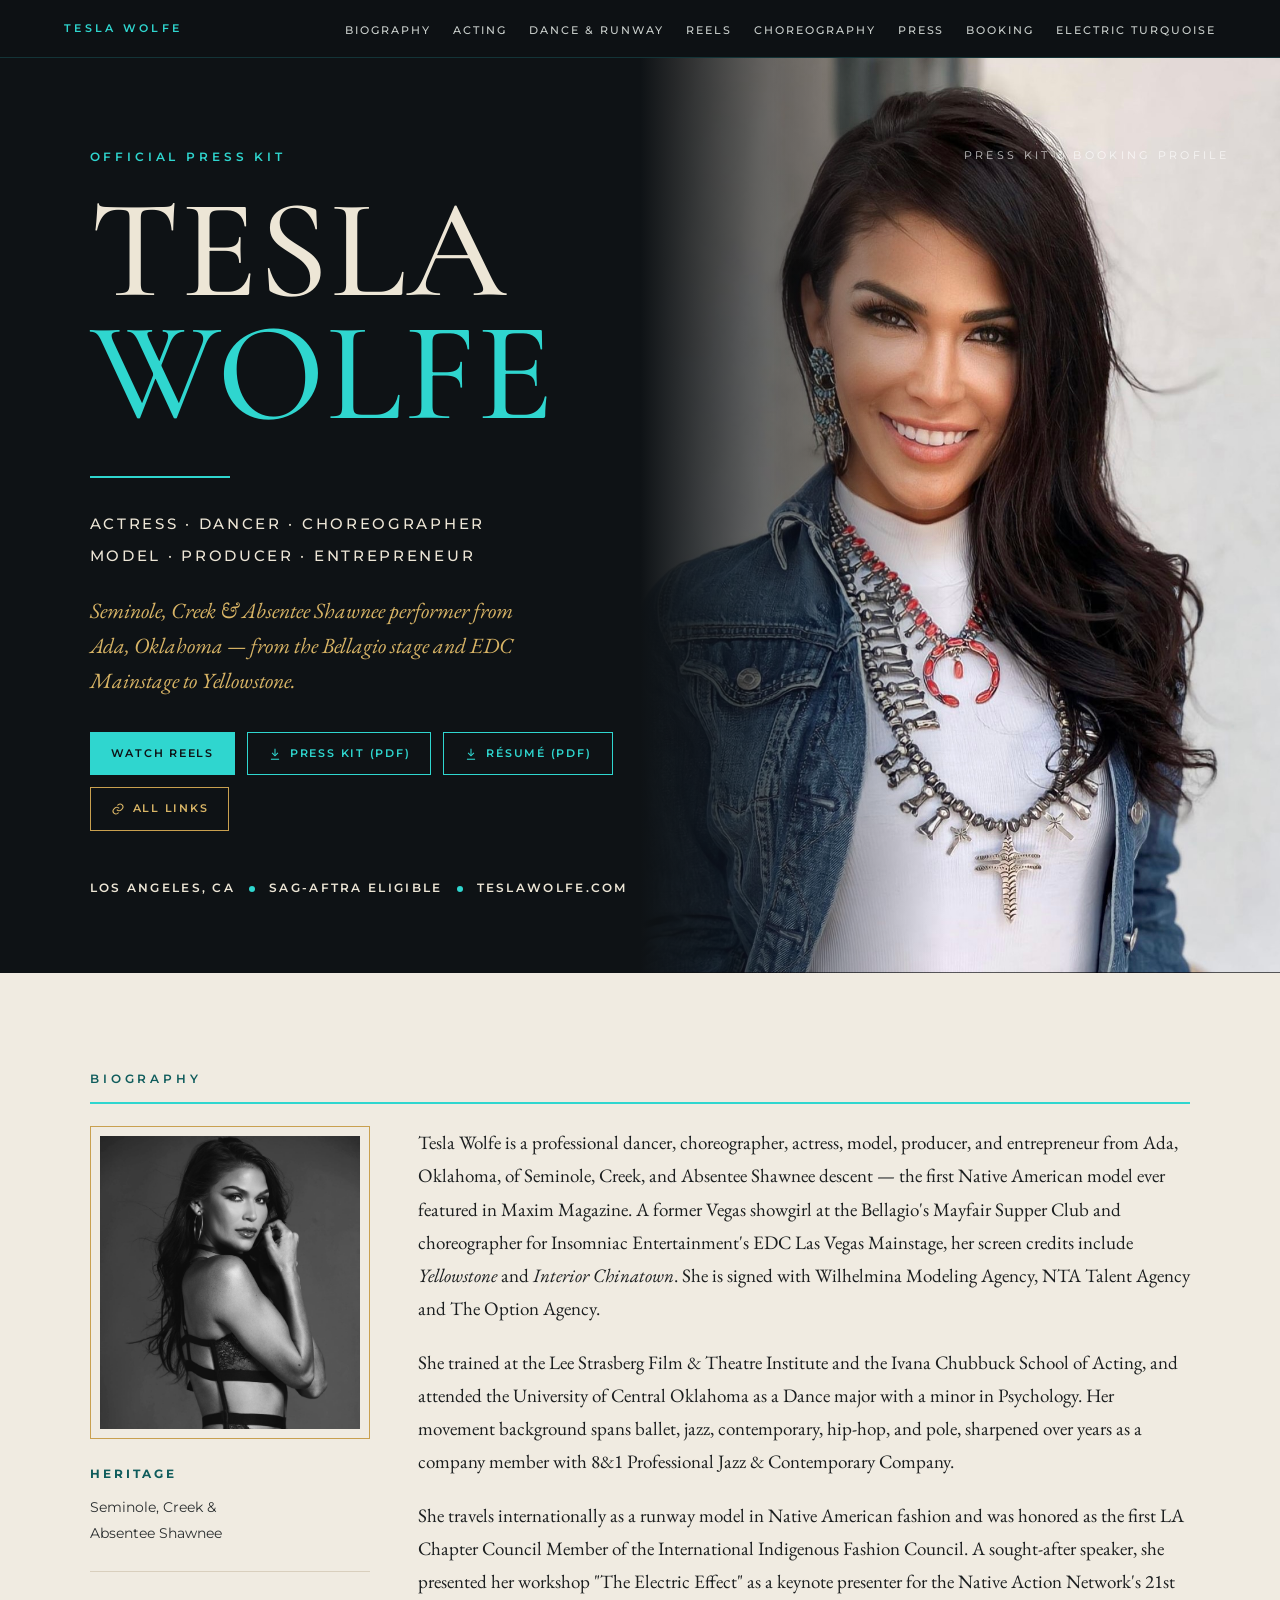
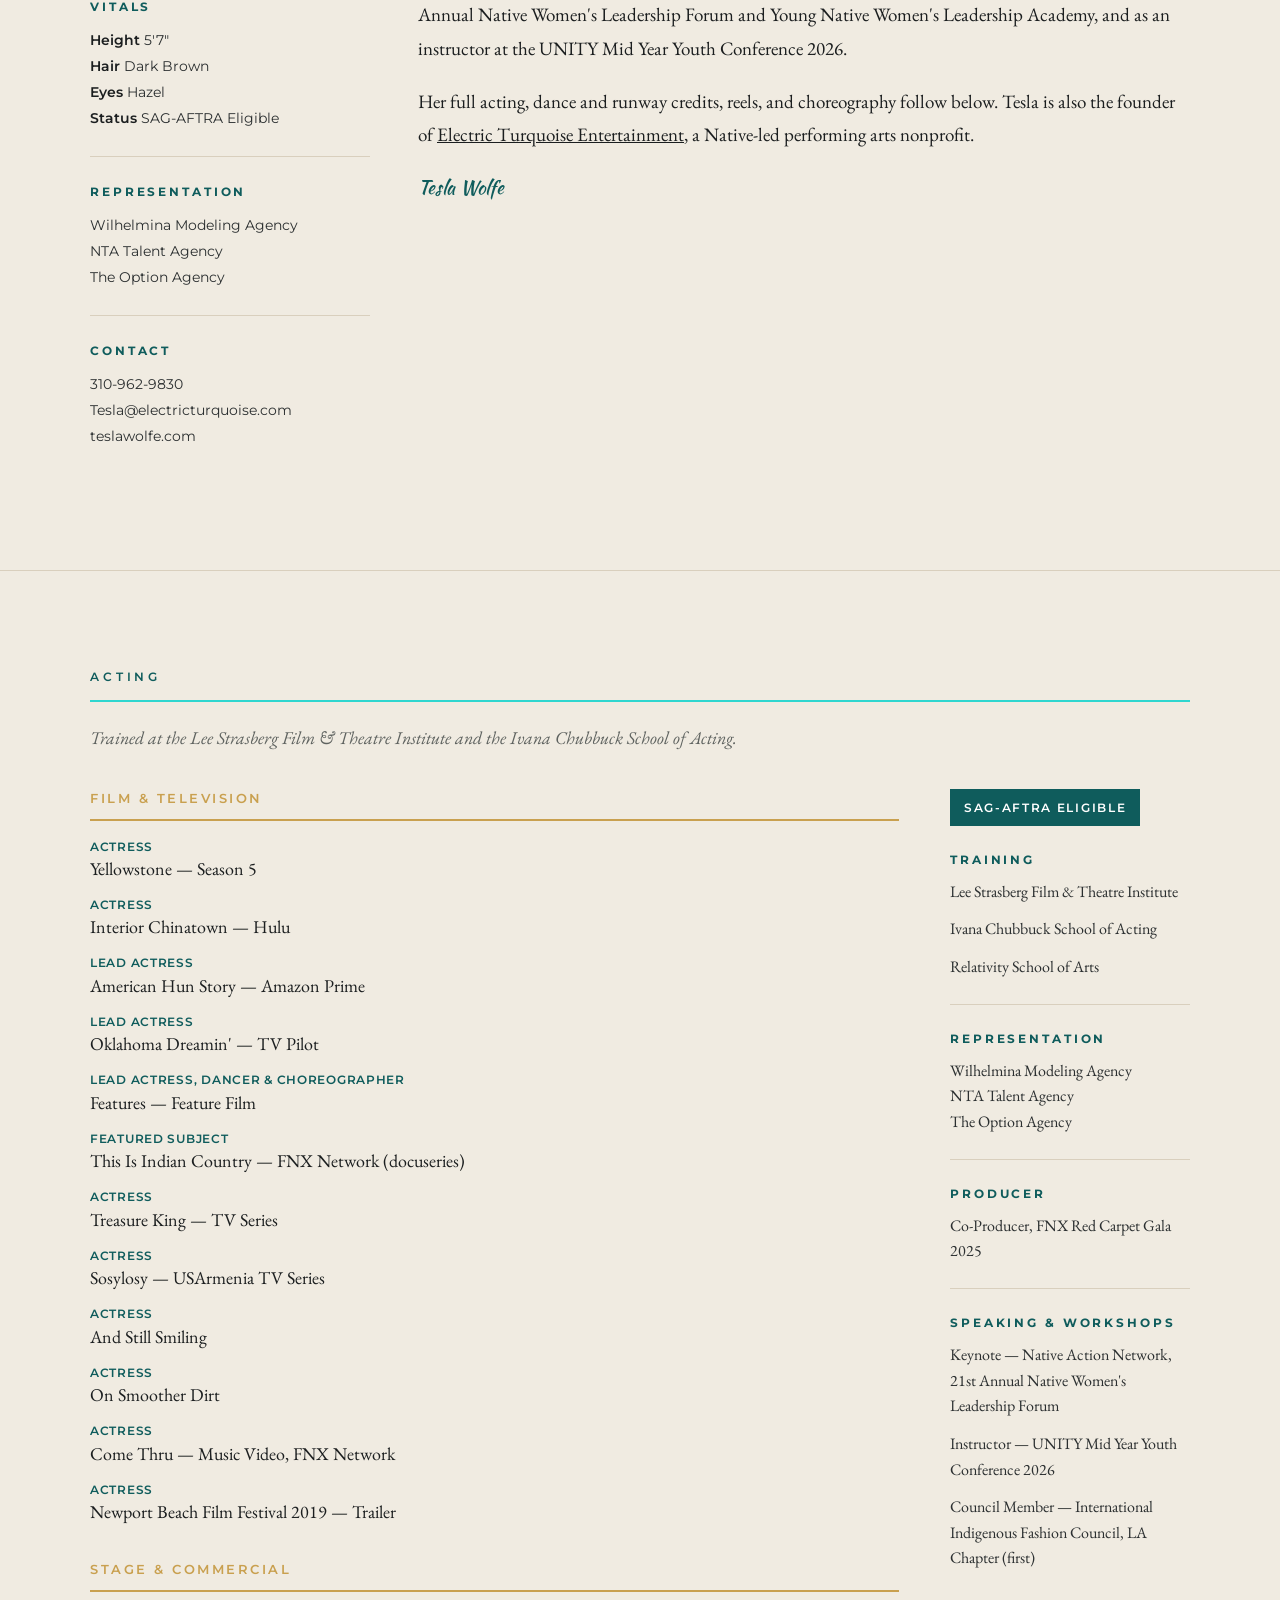
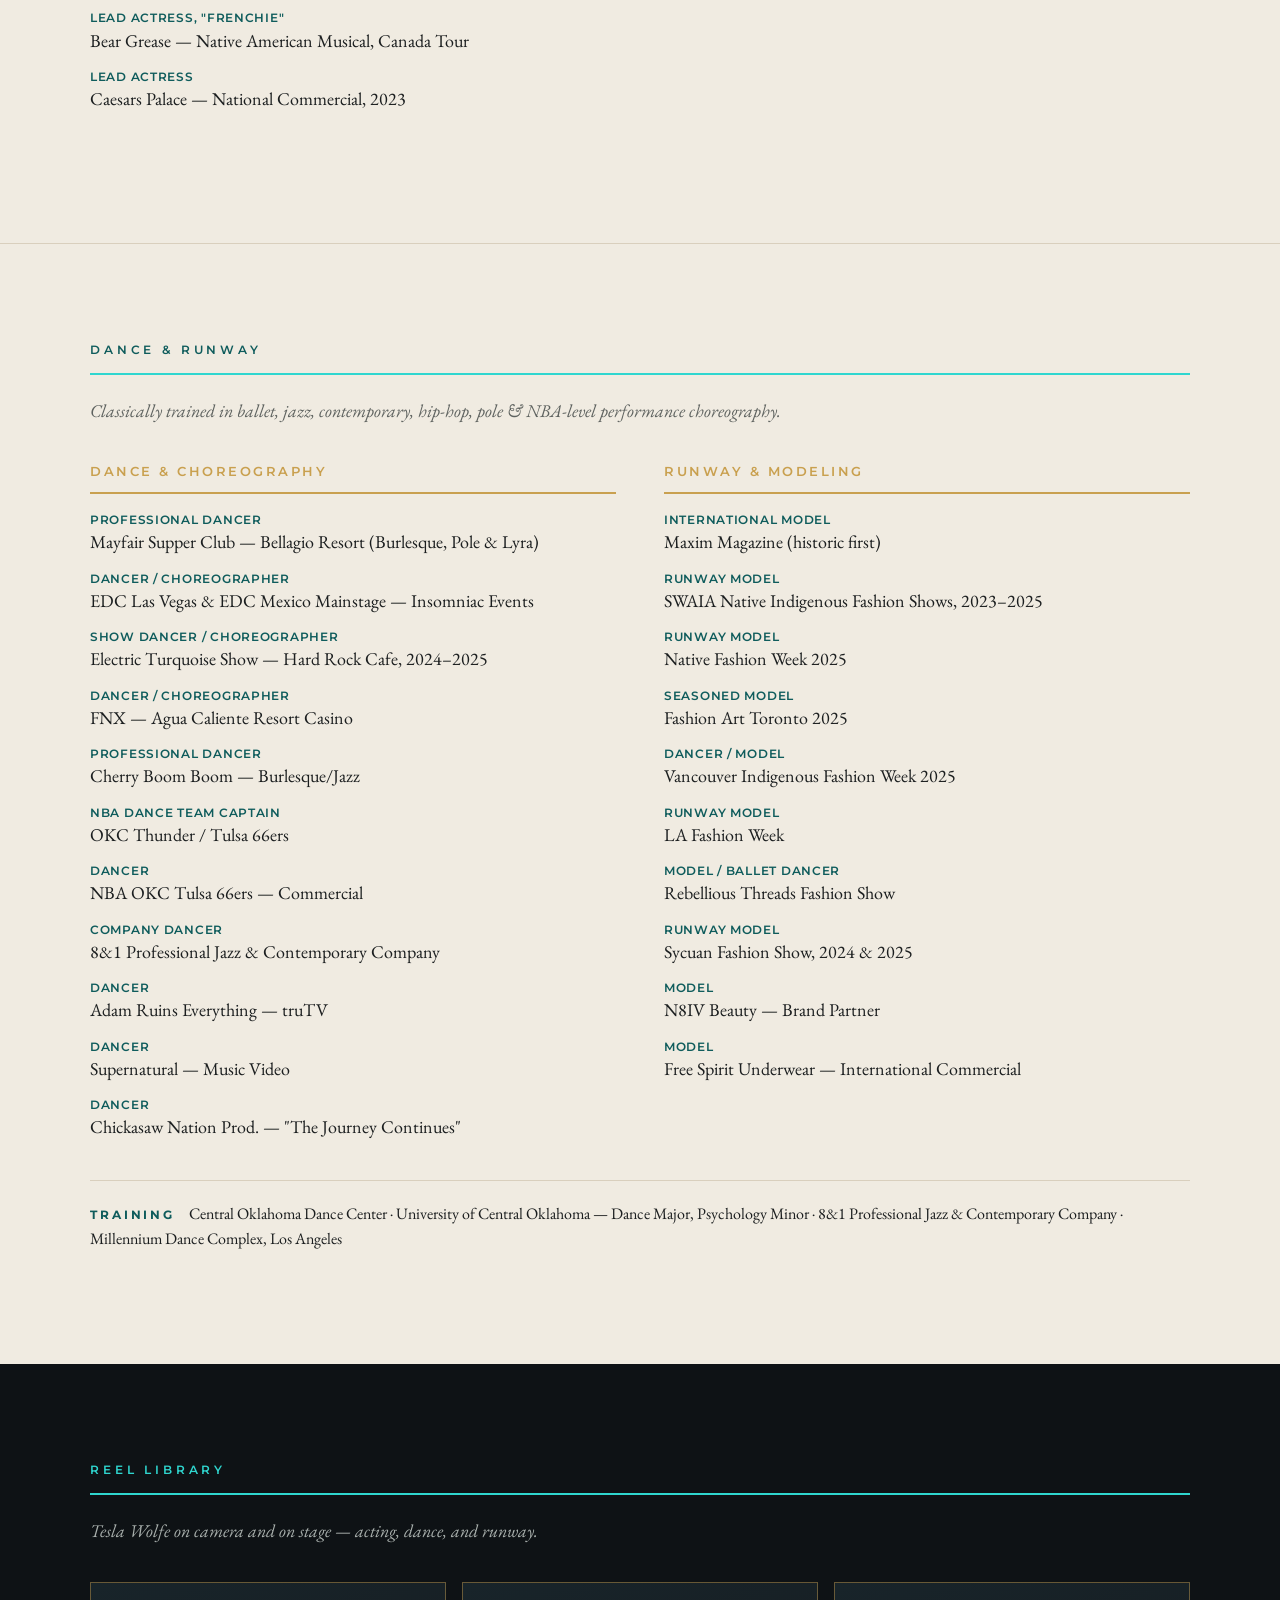
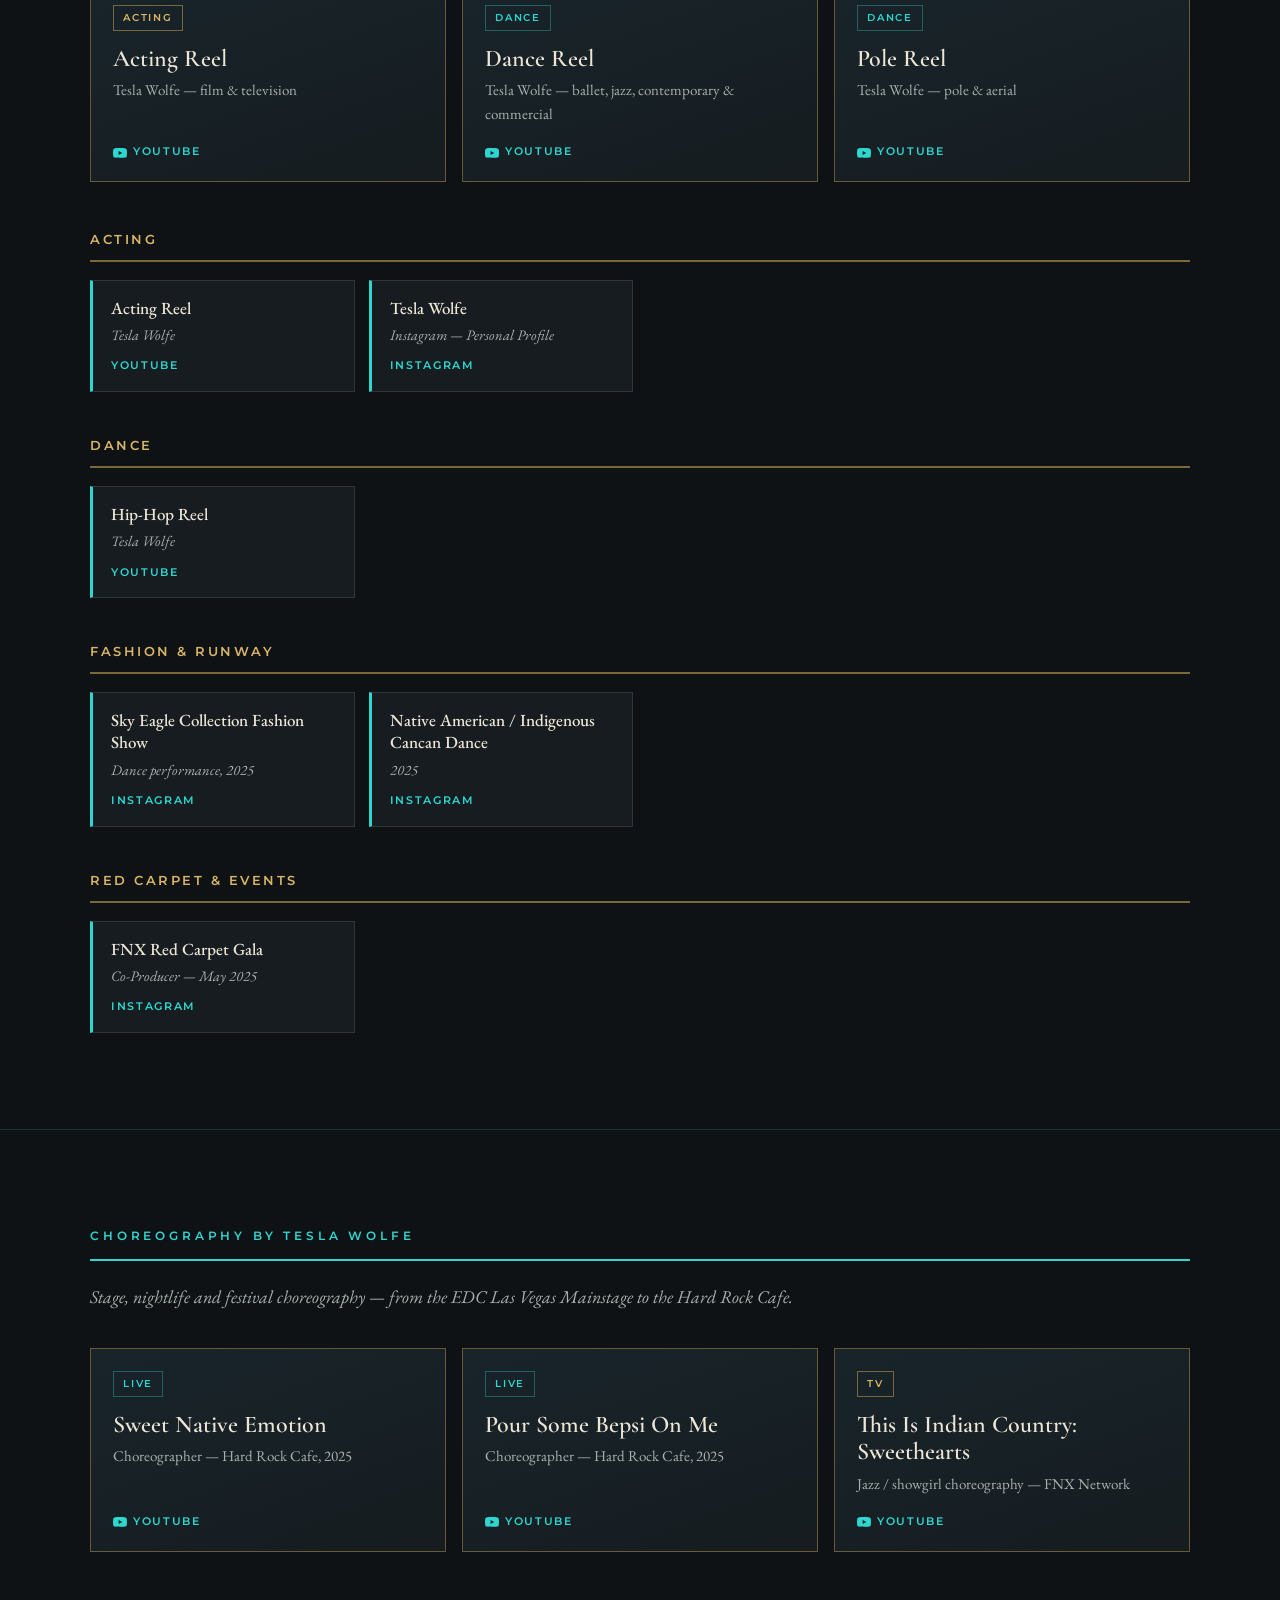
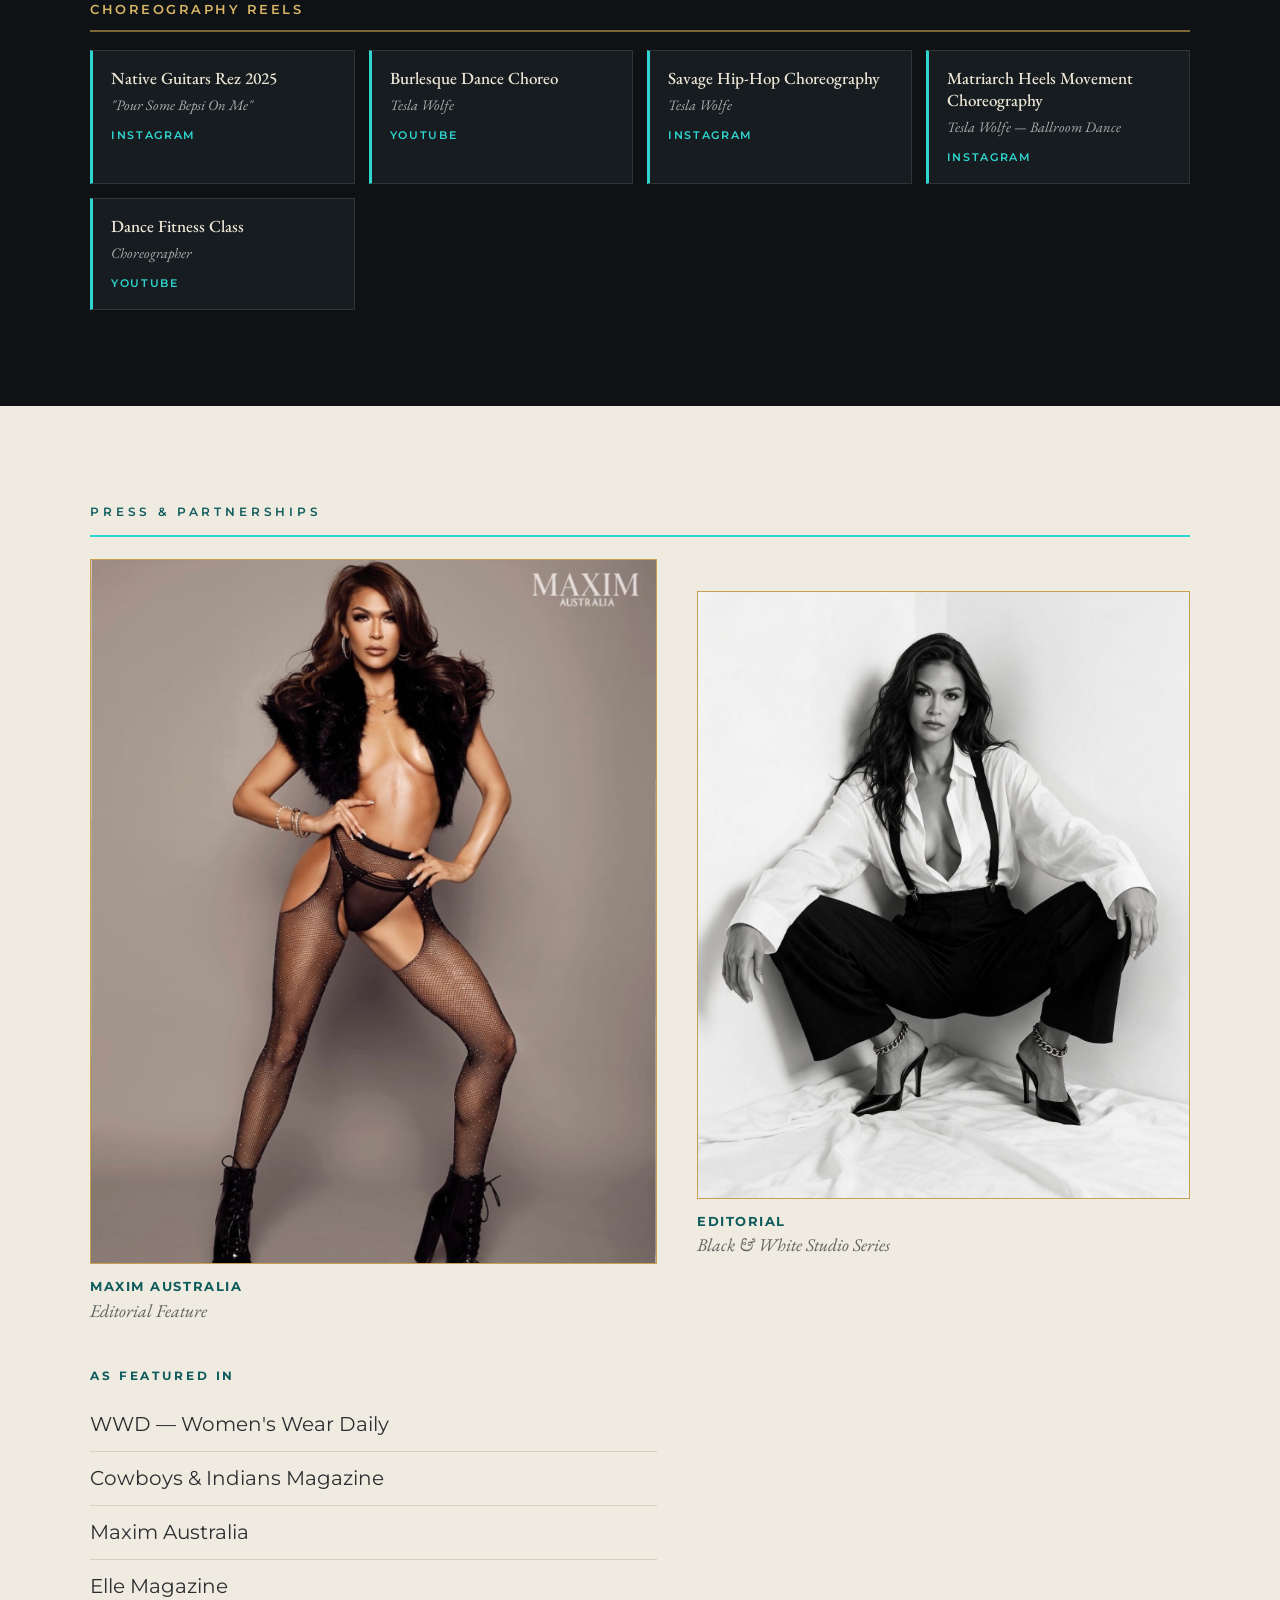
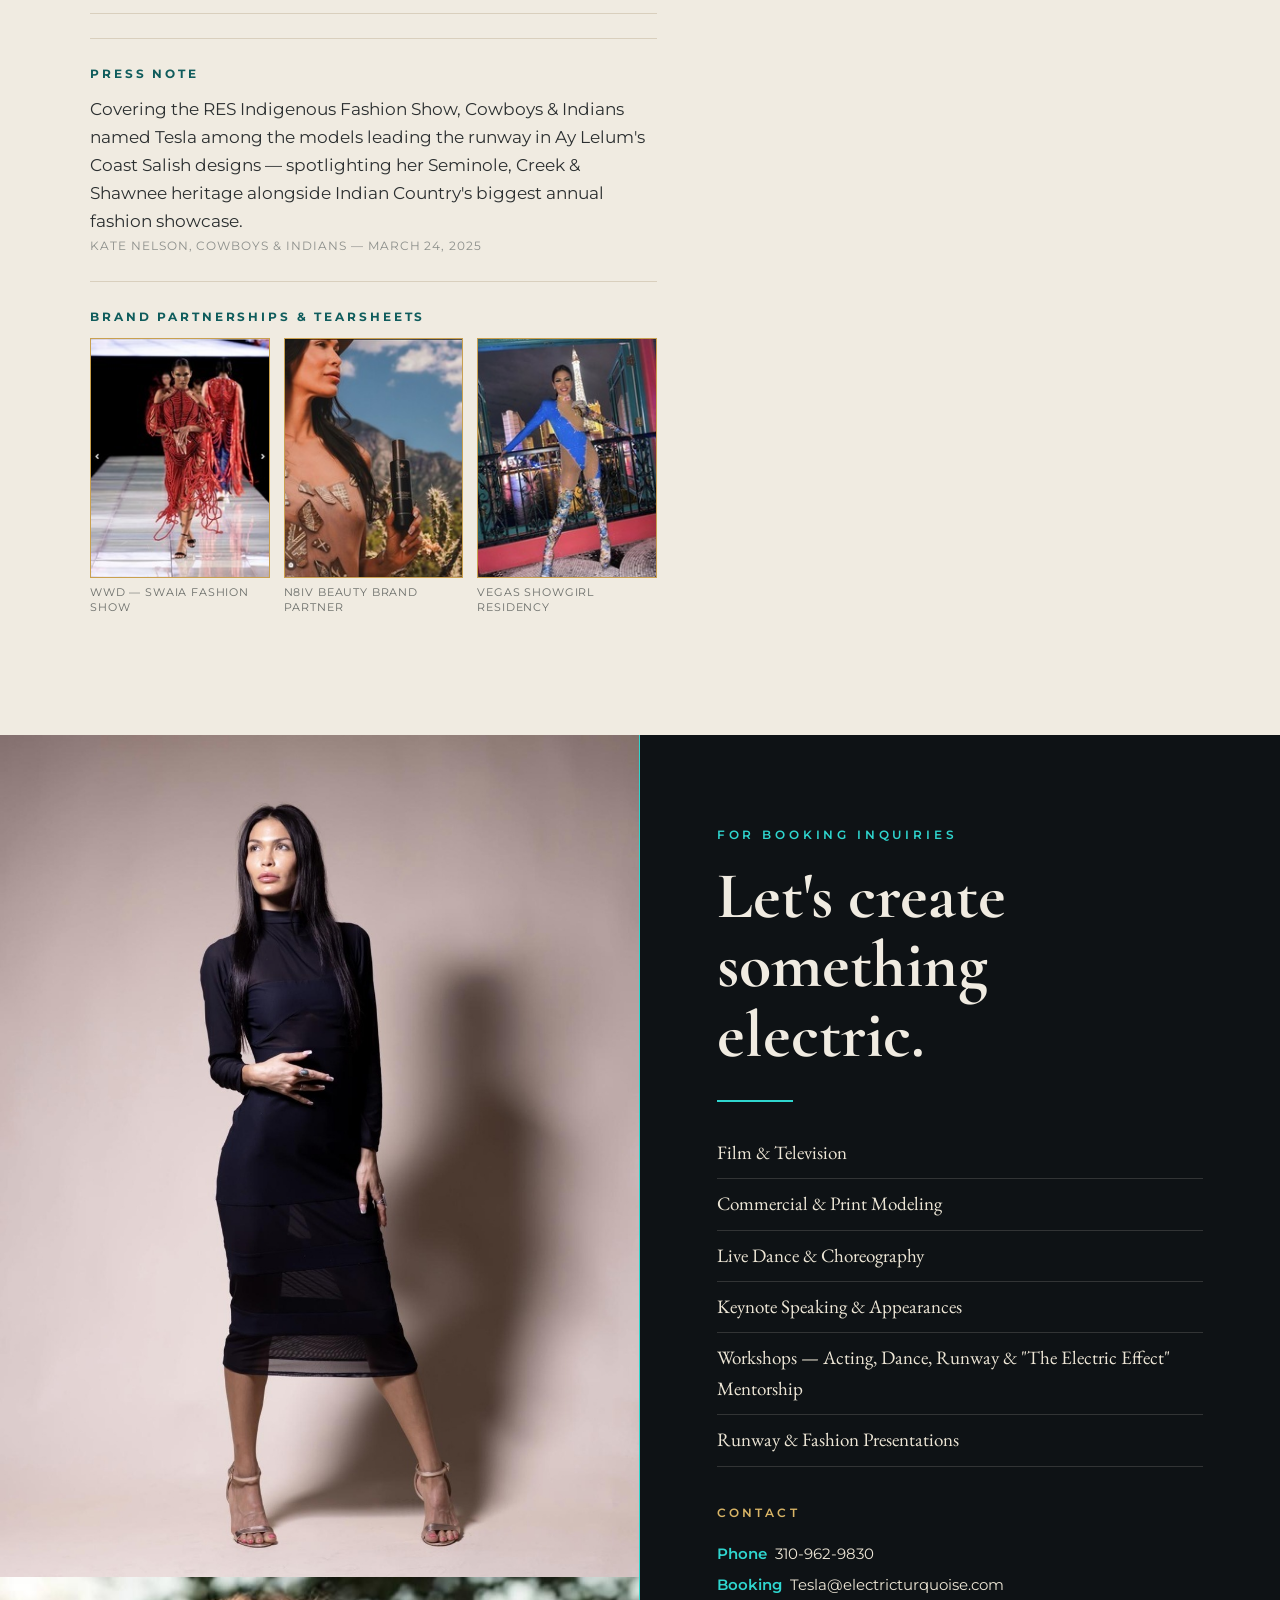
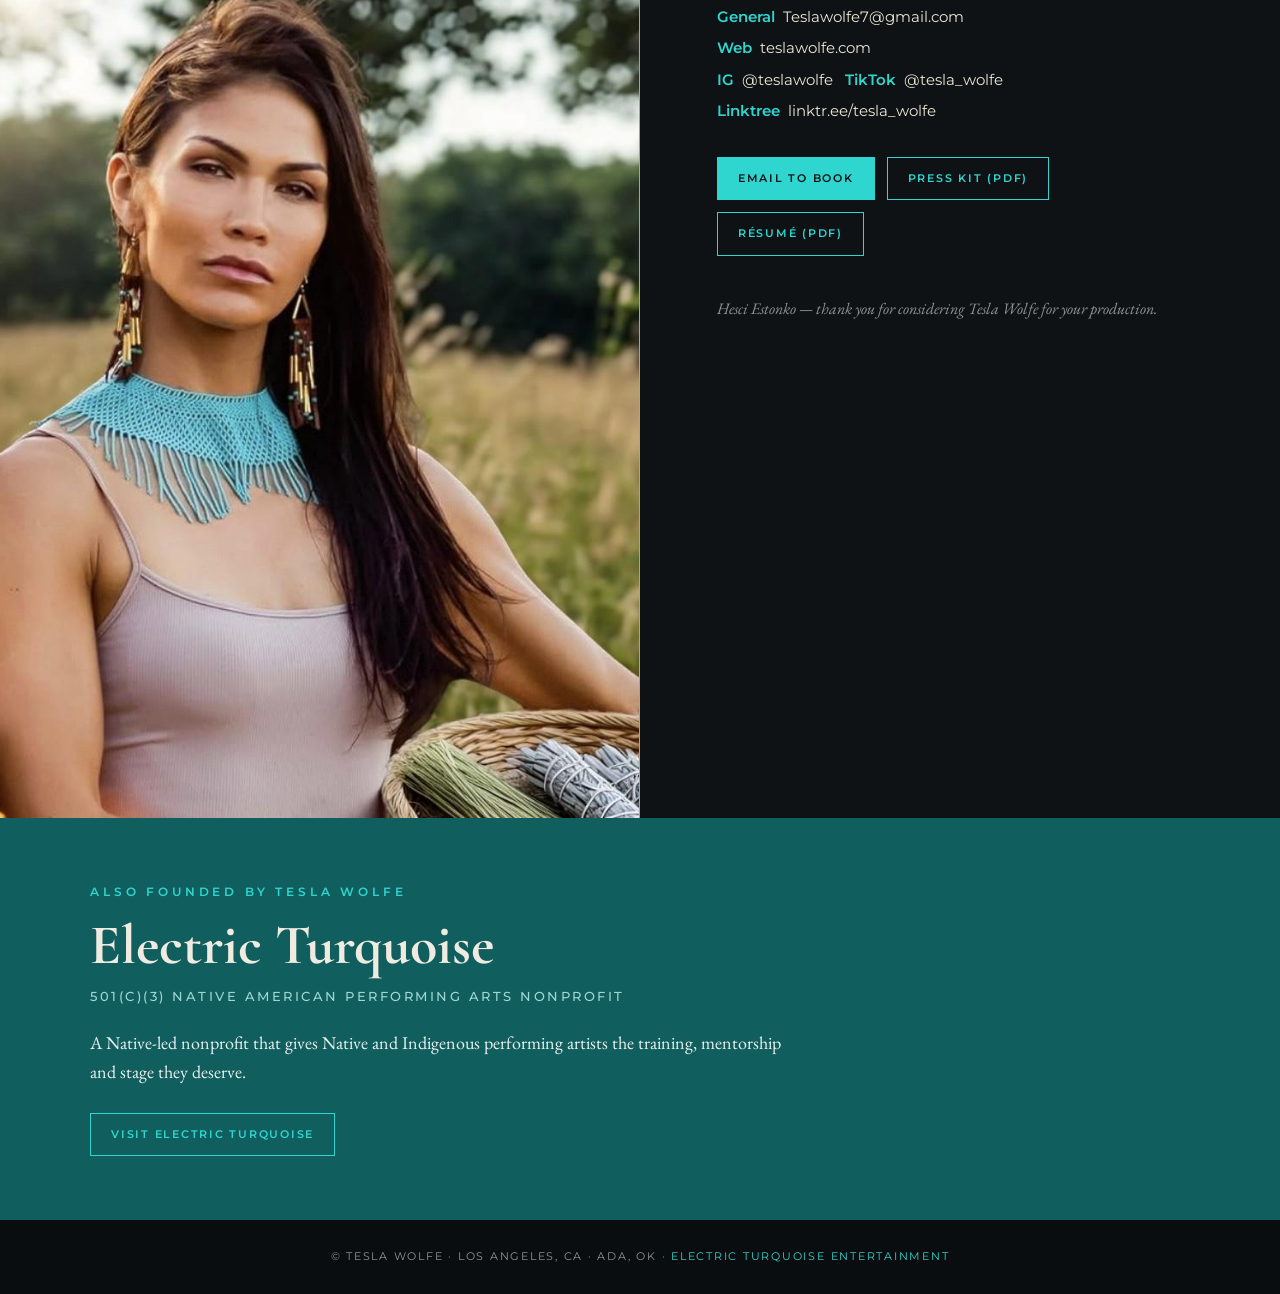
==== commit c4c907d1: "Prompt to go live (6ae853d3f53c2fe4336365a3)" ====
--- a/index.html
+++ b/index.html
@@ -74,7 +74,7 @@
         </div>
         <div class="side-block">
           <h3 class="side-head">Representation</h3>
-          <p>Wilhelmina Modeling Agency<br>NTA Talent Agency</p>
+          <p>Wilhelmina Modeling Agency<br>NTA Talent Agency<br>The Option Agency</p>
         </div>
         <div class="side-block">
           <h3 class="side-head">Contact</h3>
@@ -82,8 +82,9 @@
         </div>
       </aside>
       <div class="bio-copy">
-        <p>Tesla Wolfe is a professional dancer, choreographer, actress, model, producer, and entrepreneur from Ada, Oklahoma, of Seminole, Creek, and Absentee Shawnee descent — the first Native American model ever featured in Maxim Magazine. A former Vegas showgirl at the Bellagio's Mayfair Supper Club and choreographer for Insomniac Entertainment's EDC Las Vegas Mainstage, her screen credits include <i>Yellowstone</i> and <i>Interior Chinatown</i>. She is signed with Wilhelmina Modeling Agency and NTA Talent Agency.</p>
+        <p>Tesla Wolfe is a professional dancer, choreographer, actress, model, producer, and entrepreneur from Ada, Oklahoma, of Seminole, Creek, and Absentee Shawnee descent — the first Native American model ever featured in Maxim Magazine. A former Vegas showgirl at the Bellagio's Mayfair Supper Club and choreographer for Insomniac Entertainment's EDC Las Vegas Mainstage, her screen credits include <i>Yellowstone</i> and <i>Interior Chinatown</i>. She is signed with Wilhelmina Modeling Agency, NTA Talent Agency and The Option Agency.</p>
         <p>She trained at the Lee Strasberg Film &amp; Theatre Institute and the Ivana Chubbuck School of Acting, and attended the University of Central Oklahoma as a Dance major with a minor in Psychology. Her movement background spans ballet, jazz, contemporary, hip-hop, and pole, sharpened over years as a company member with 8&amp;1 Professional Jazz &amp; Contemporary Company.</p>
+        <p>She travels internationally as a runway model in Native American fashion and was honored as the first LA Chapter Council Member of the International Indigenous Fashion Council. A sought-after speaker, she presented her workshop "The Electric Effect" as a keynote presenter for the Native Action Network's 21st Annual Native Women's Leadership Forum and Young Native Women's Leadership Academy, and as an instructor at the UNITY Mid Year Youth Conference 2026.</p>
         <p>Her full acting, dance and runway credits, reels, and choreography follow below. Tesla is also the founder of <a href="/electric-turquoise">Electric Turquoise Entertainment</a>, a Native-led performing arts nonprofit.</p>
         <p class="signature">Tesla Wolfe</p>
       </div>
@@ -129,11 +130,17 @@
         </div>
         <div class="side-block">
           <h3 class="side-head">Representation</h3>
-          <p>Wilhelmina Modeling Agency<br>NTA Talent Agency</p>
+          <p>Wilhelmina Modeling Agency<br>NTA Talent Agency<br>The Option Agency</p>
         </div>
         <div class="side-block">
           <h3 class="side-head">Producer</h3>
           <p>Co-Producer, FNX Red Carpet Gala 2025</p>
+        </div>
+        <div class="side-block">
+          <h3 class="side-head">Speaking &amp; Workshops</h3>
+          <p>Keynote — Native Action Network, 21st Annual Native Women's Leadership Forum</p>
+          <p style="margin-top:12px">Instructor — UNITY Mid Year Youth Conference 2026</p>
+          <p style="margin-top:12px">Council Member — International Indigenous Fashion Council, LA Chapter (first)</p>
         </div>
       </aside>
     </div>
@@ -151,6 +158,8 @@
         <ul class="credits">
           <li><span class="role">Professional Dancer</span>Mayfair Supper Club — Bellagio Resort (Burlesque, Pole &amp; Lyra)</li>
           <li><span class="role">Dancer / Choreographer</span>EDC Las Vegas &amp; EDC Mexico Mainstage — Insomniac Events</li>
+          <li><span class="role">Show Dancer / Choreographer</span>Electric Turquoise Show — Hard Rock Cafe, 2024–2025</li>
+          <li><span class="role">Dancer / Choreographer</span>FNX — Agua Caliente Resort Casino</li>
           <li><span class="role">Professional Dancer</span>Cherry Boom Boom — Burlesque/Jazz</li>
           <li><span class="role">NBA Dance Team Captain</span>OKC Thunder / Tulsa 66ers</li>
           <li><span class="role">Dancer</span>NBA OKC Tulsa 66ers — Commercial</li>
@@ -167,10 +176,11 @@
           <li><span class="role">Runway Model</span>SWAIA Native Indigenous Fashion Shows, 2023–2025</li>
           <li><span class="role">Runway Model</span>Native Fashion Week 2025</li>
           <li><span class="role">Seasoned Model</span>Fashion Art Toronto 2025</li>
-          <li><span class="role">Model / Contemporary Dancer</span>Vancouver Indigenous Fashion Week 2025</li>
+          <li><span class="role">Dancer / Model</span>Vancouver Indigenous Fashion Week 2025</li>
           <li><span class="role">Runway Model</span>LA Fashion Week</li>
           <li><span class="role">Model / Ballet Dancer</span>Rebellious Threads Fashion Show</li>
           <li><span class="role">Runway Model</span>Sycuan Fashion Show, 2024 &amp; 2025</li>
+          <li><span class="role">Model</span>N8IV Beauty — Brand Partner</li>
           <li><span class="role">Model</span>Free Spirit Underwear — International Commercial</li>
         </ul>
       </div>
@@ -298,6 +308,7 @@
             <li>WWD — Women's Wear Daily</li>
             <li>Cowboys &amp; Indians Magazine</li>
             <li>Maxim Australia</li>
+            <li>Elle Magazine</li>
           </ul>
         </div>
         <div class="side-block">
@@ -332,7 +343,8 @@
       <li>Film &amp; Television</li>
       <li>Commercial &amp; Print Modeling</li>
       <li>Live Dance &amp; Choreography</li>
-      <li>Keynote Speaking &amp; Workshops</li>
+      <li>Keynote Speaking &amp; Appearances</li>
+      <li>Workshops — Acting, Dance, Runway &amp; "The Electric Effect" Mentorship</li>
       <li>Runway &amp; Fashion Presentations</li>
     </ul>
     <h3 class="contact-head">Contact</h3>
--- a/styles.css
+++ b/styles.css
@@ -21,7 +21,7 @@
 html{scroll-behavior:smooth;scroll-padding-top:64px;}
 body{margin:0;background:var(--ink);color:var(--text);font-family:var(--serif);font-size:18px;line-height:1.6;}
 a{color:inherit;}
-img{max-width:100%;display:block;}
+img{max-width:100%;height:auto;display:block;}
 
 /* ---- shared type ---- */
 .kicker{
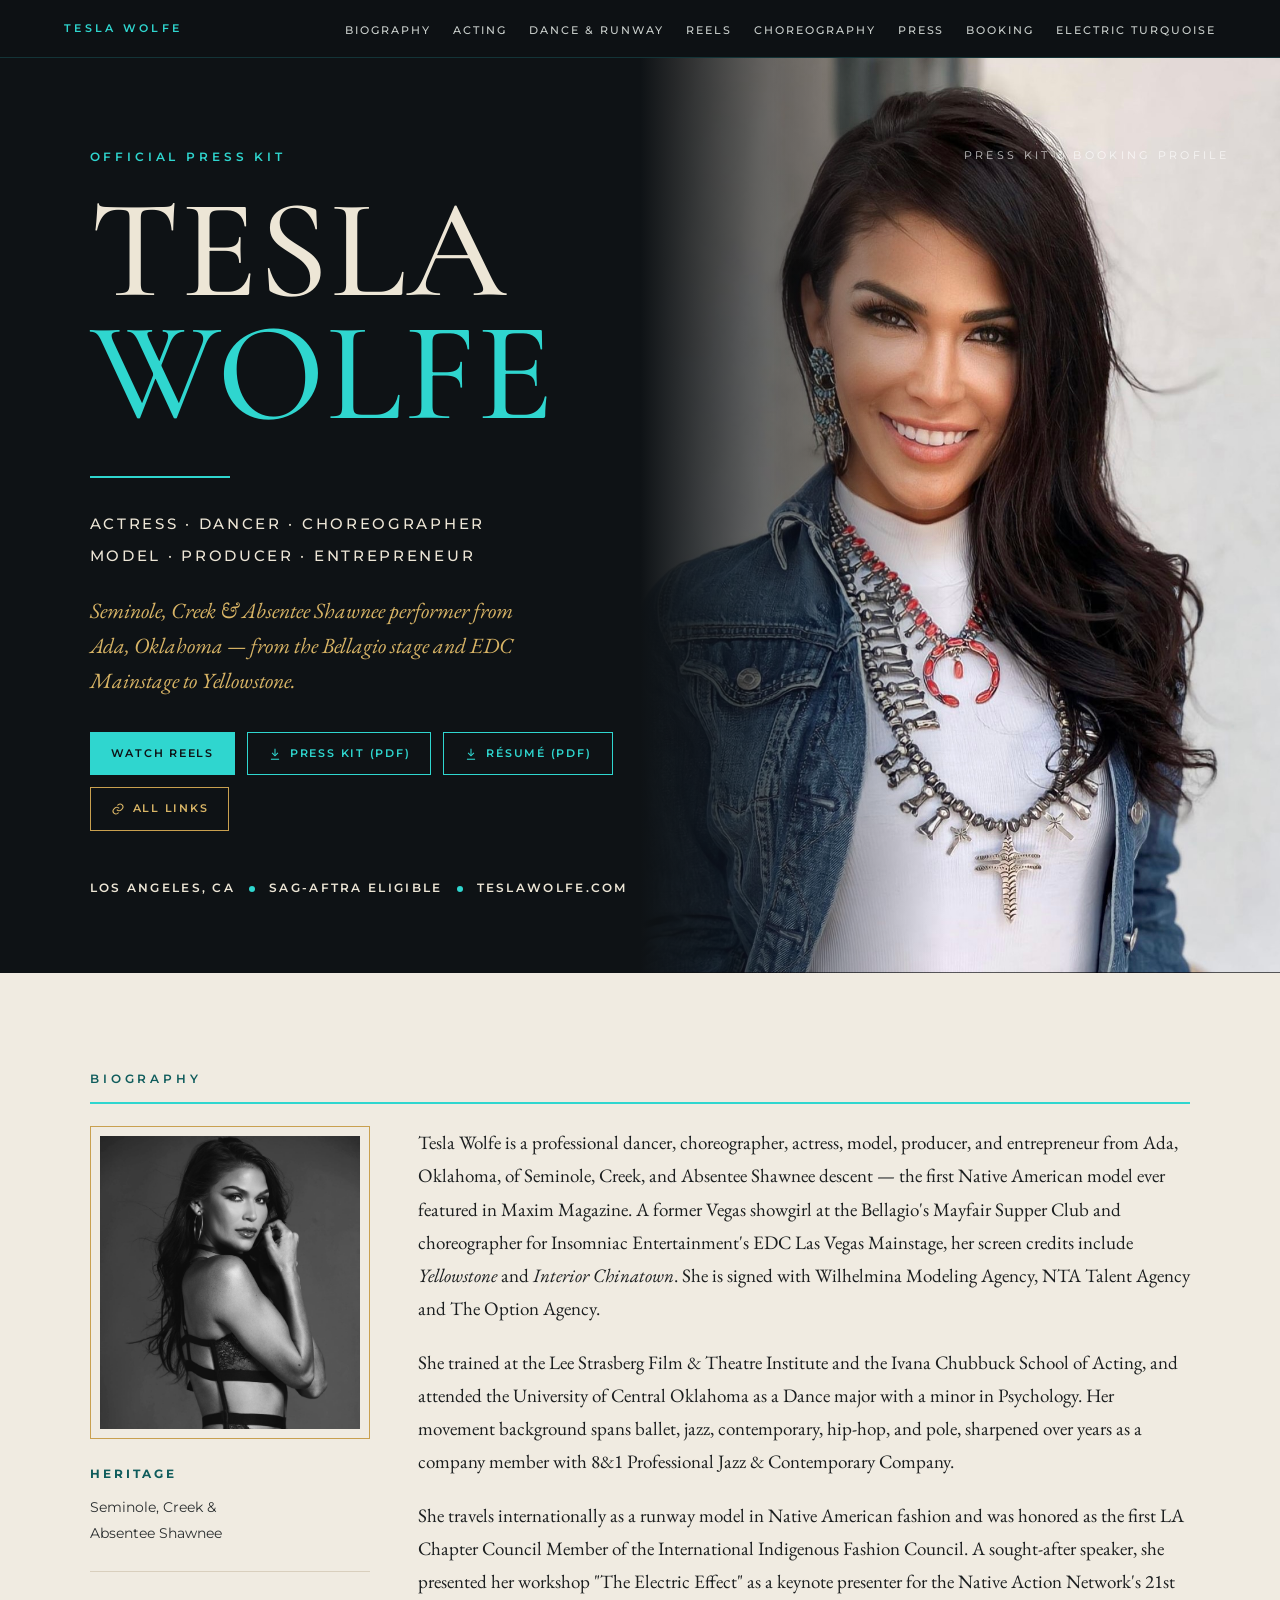
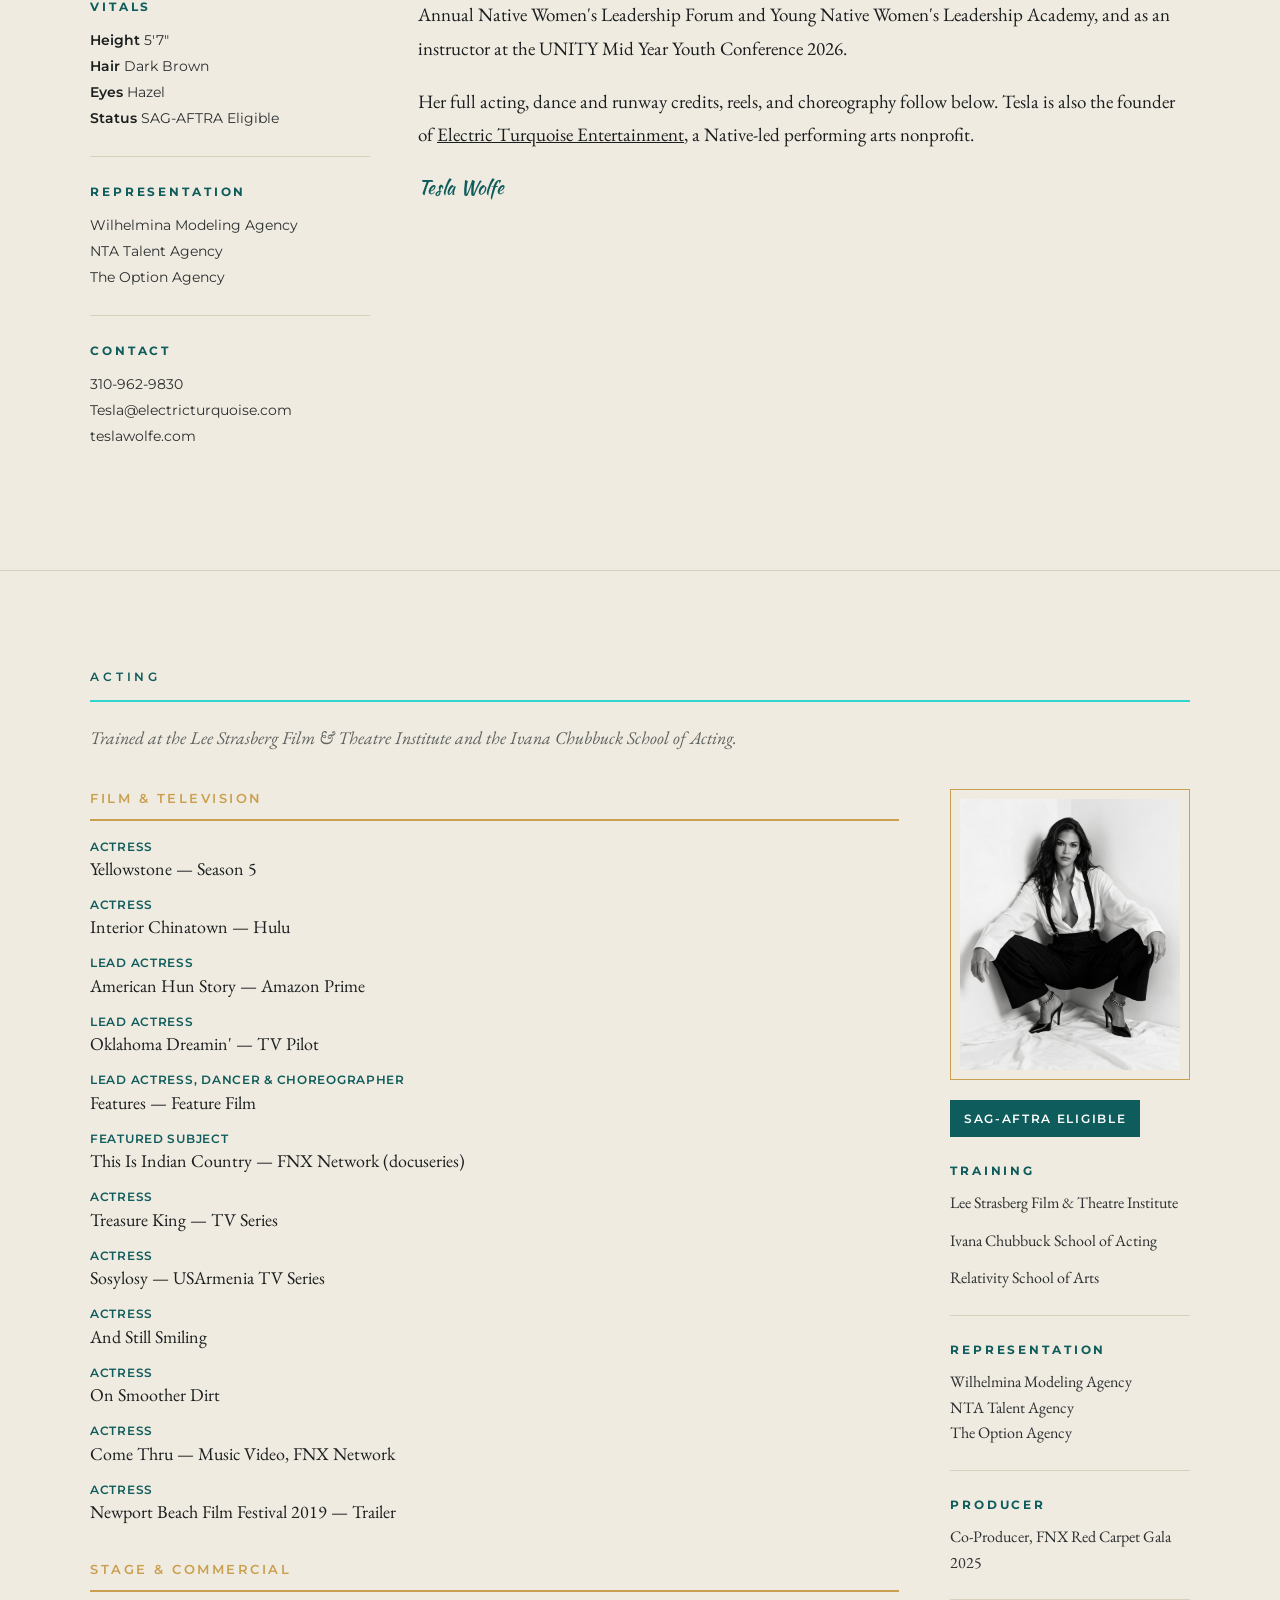
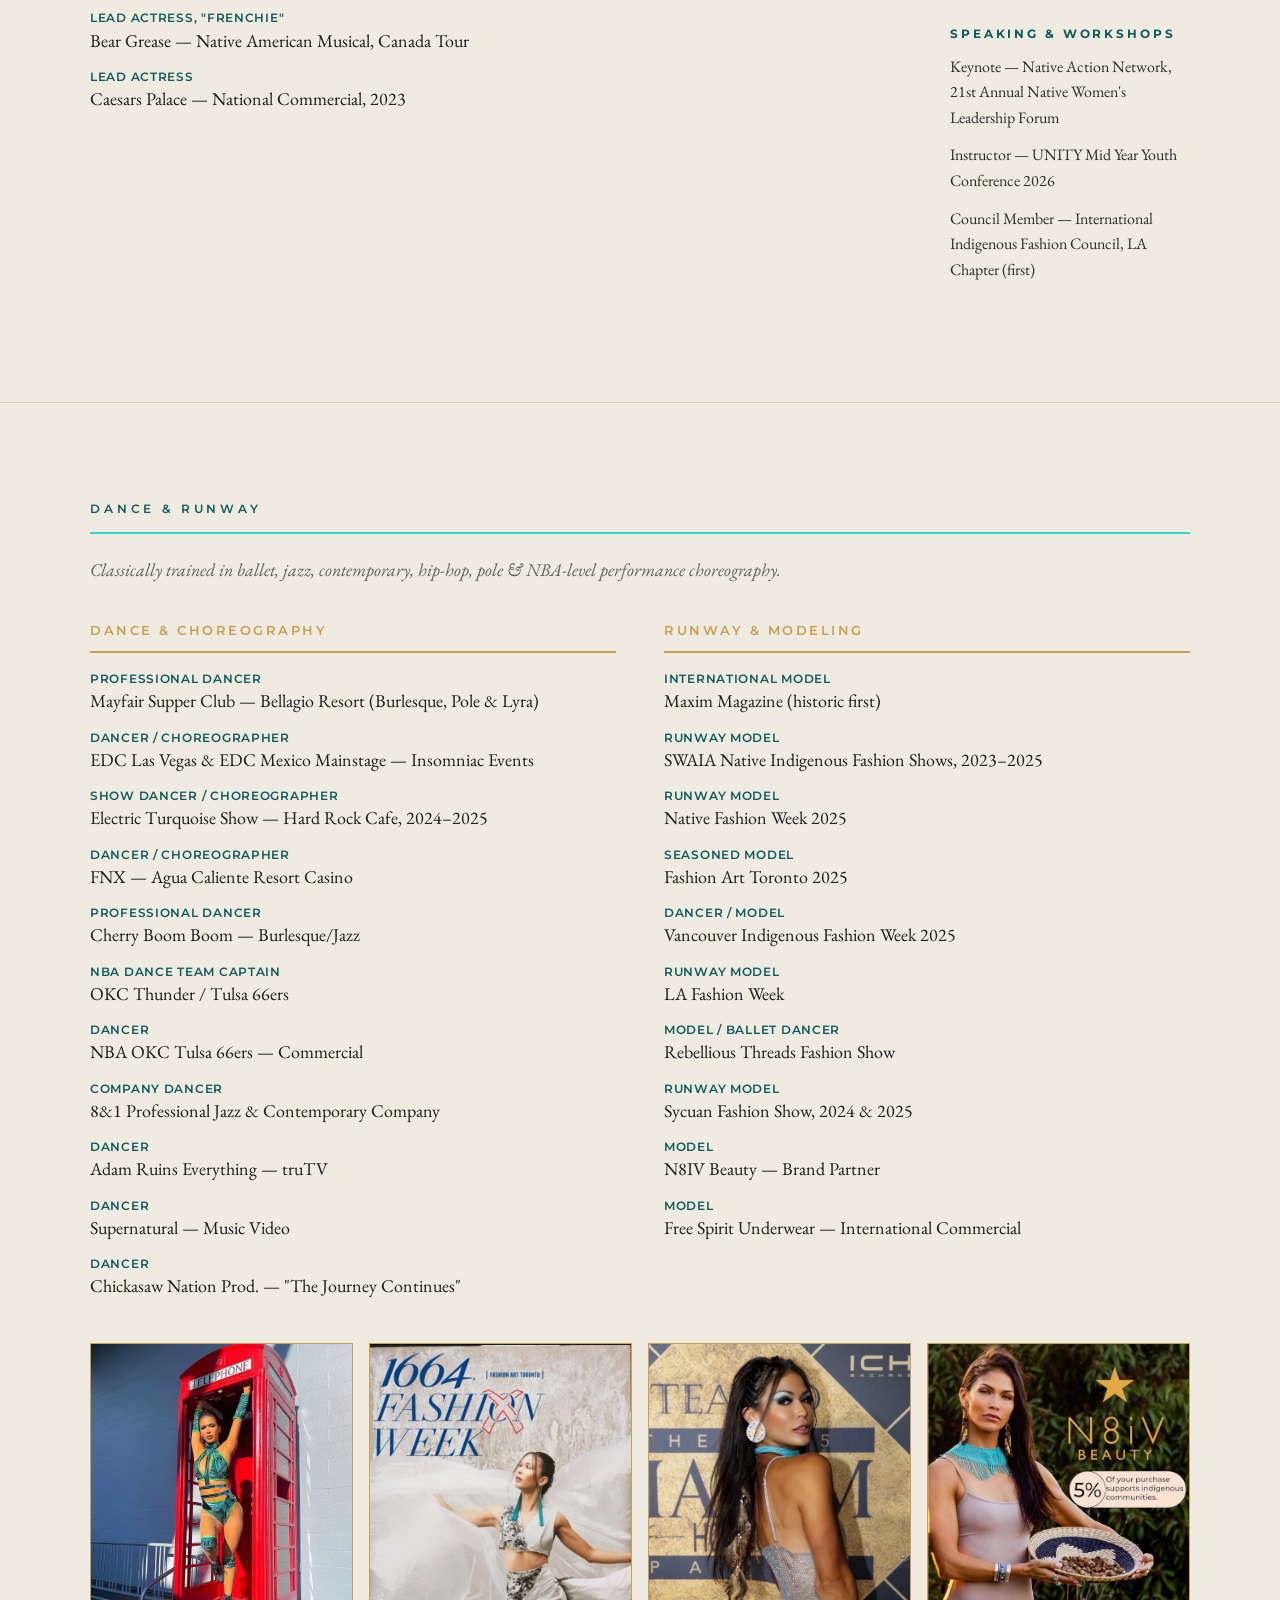
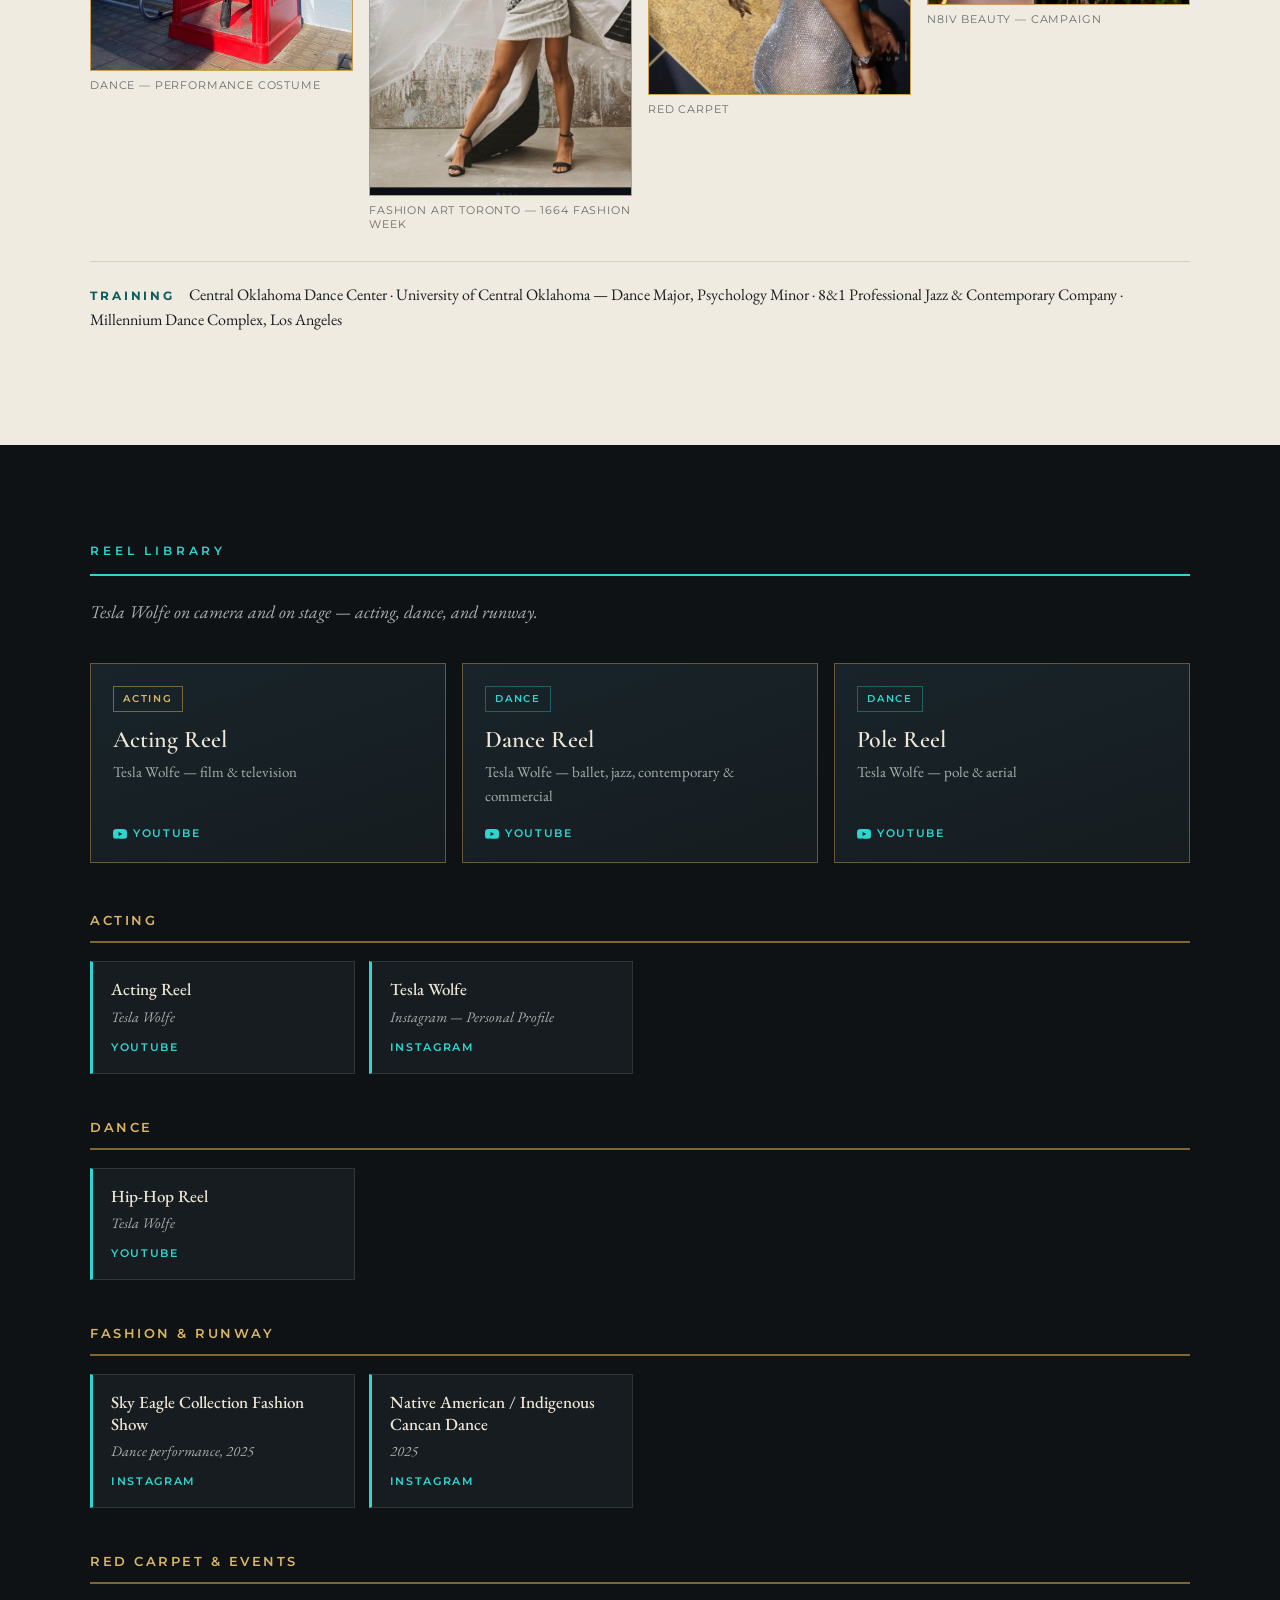
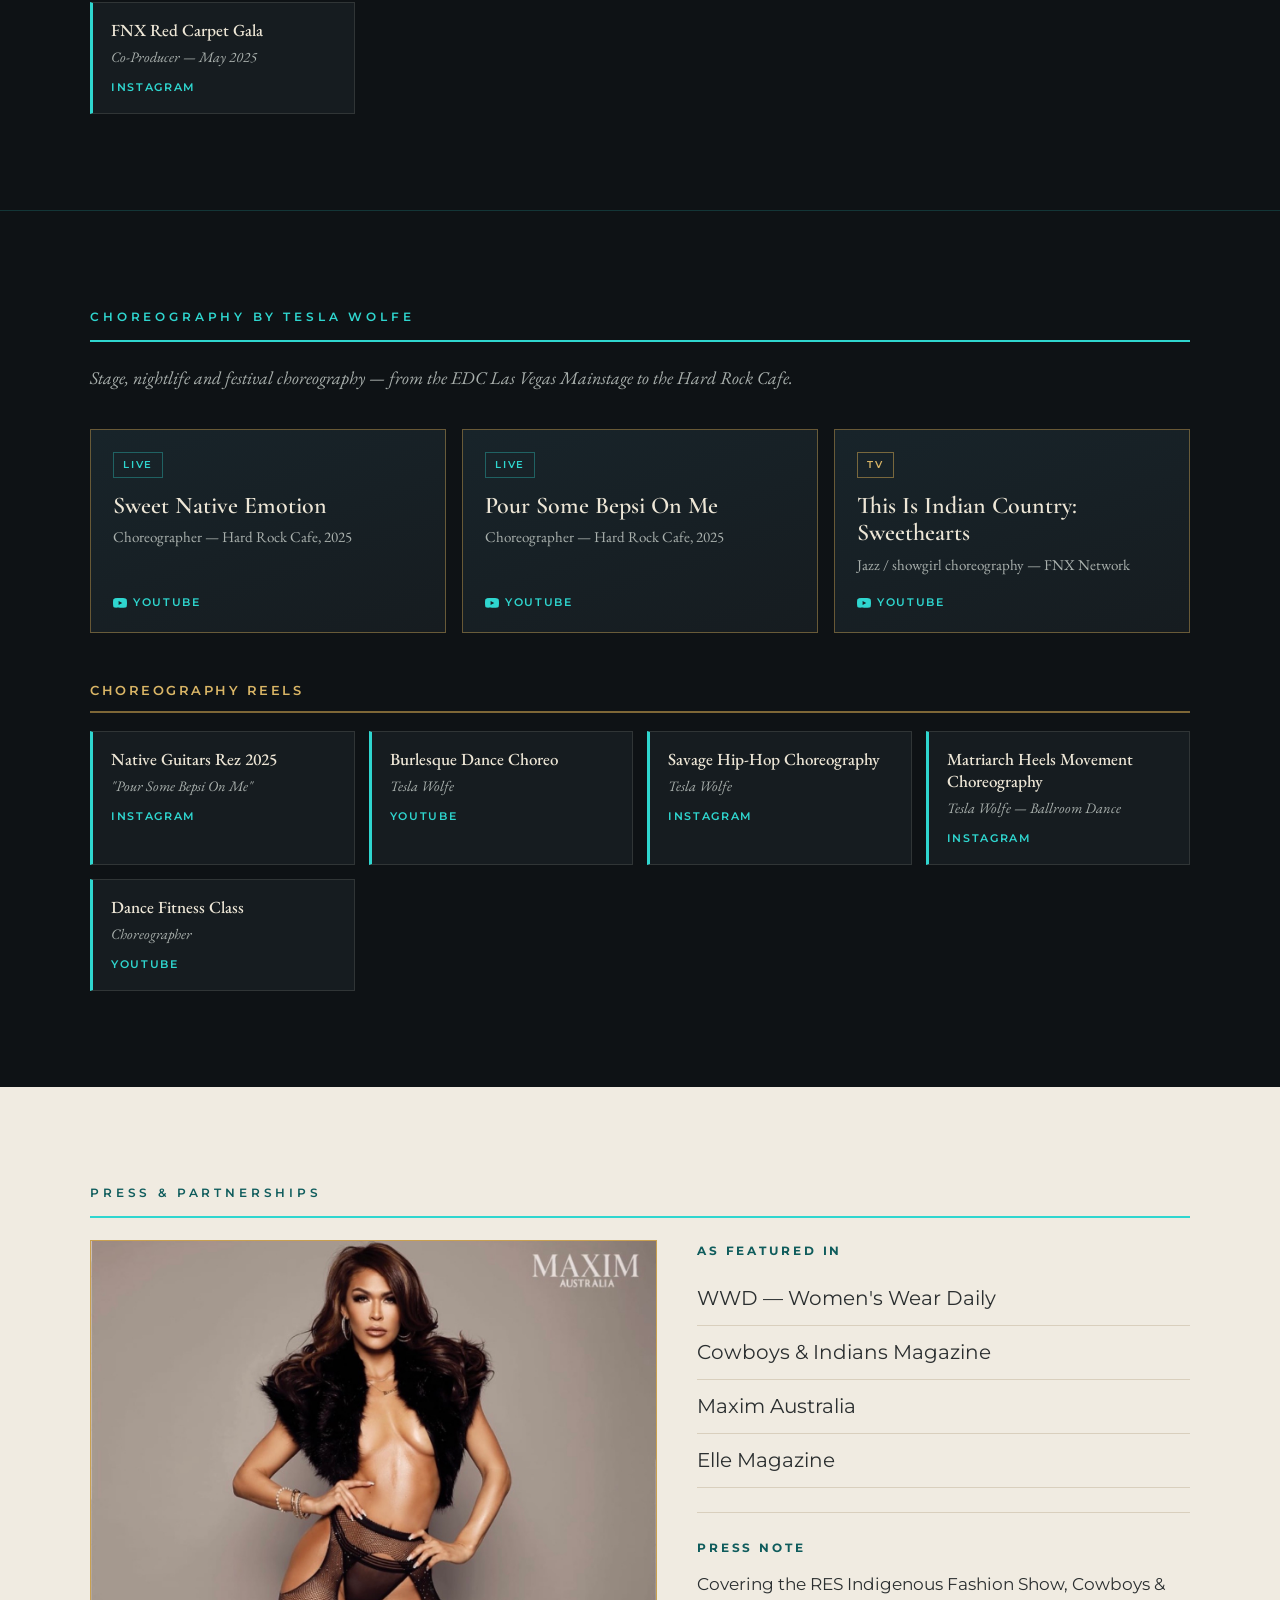
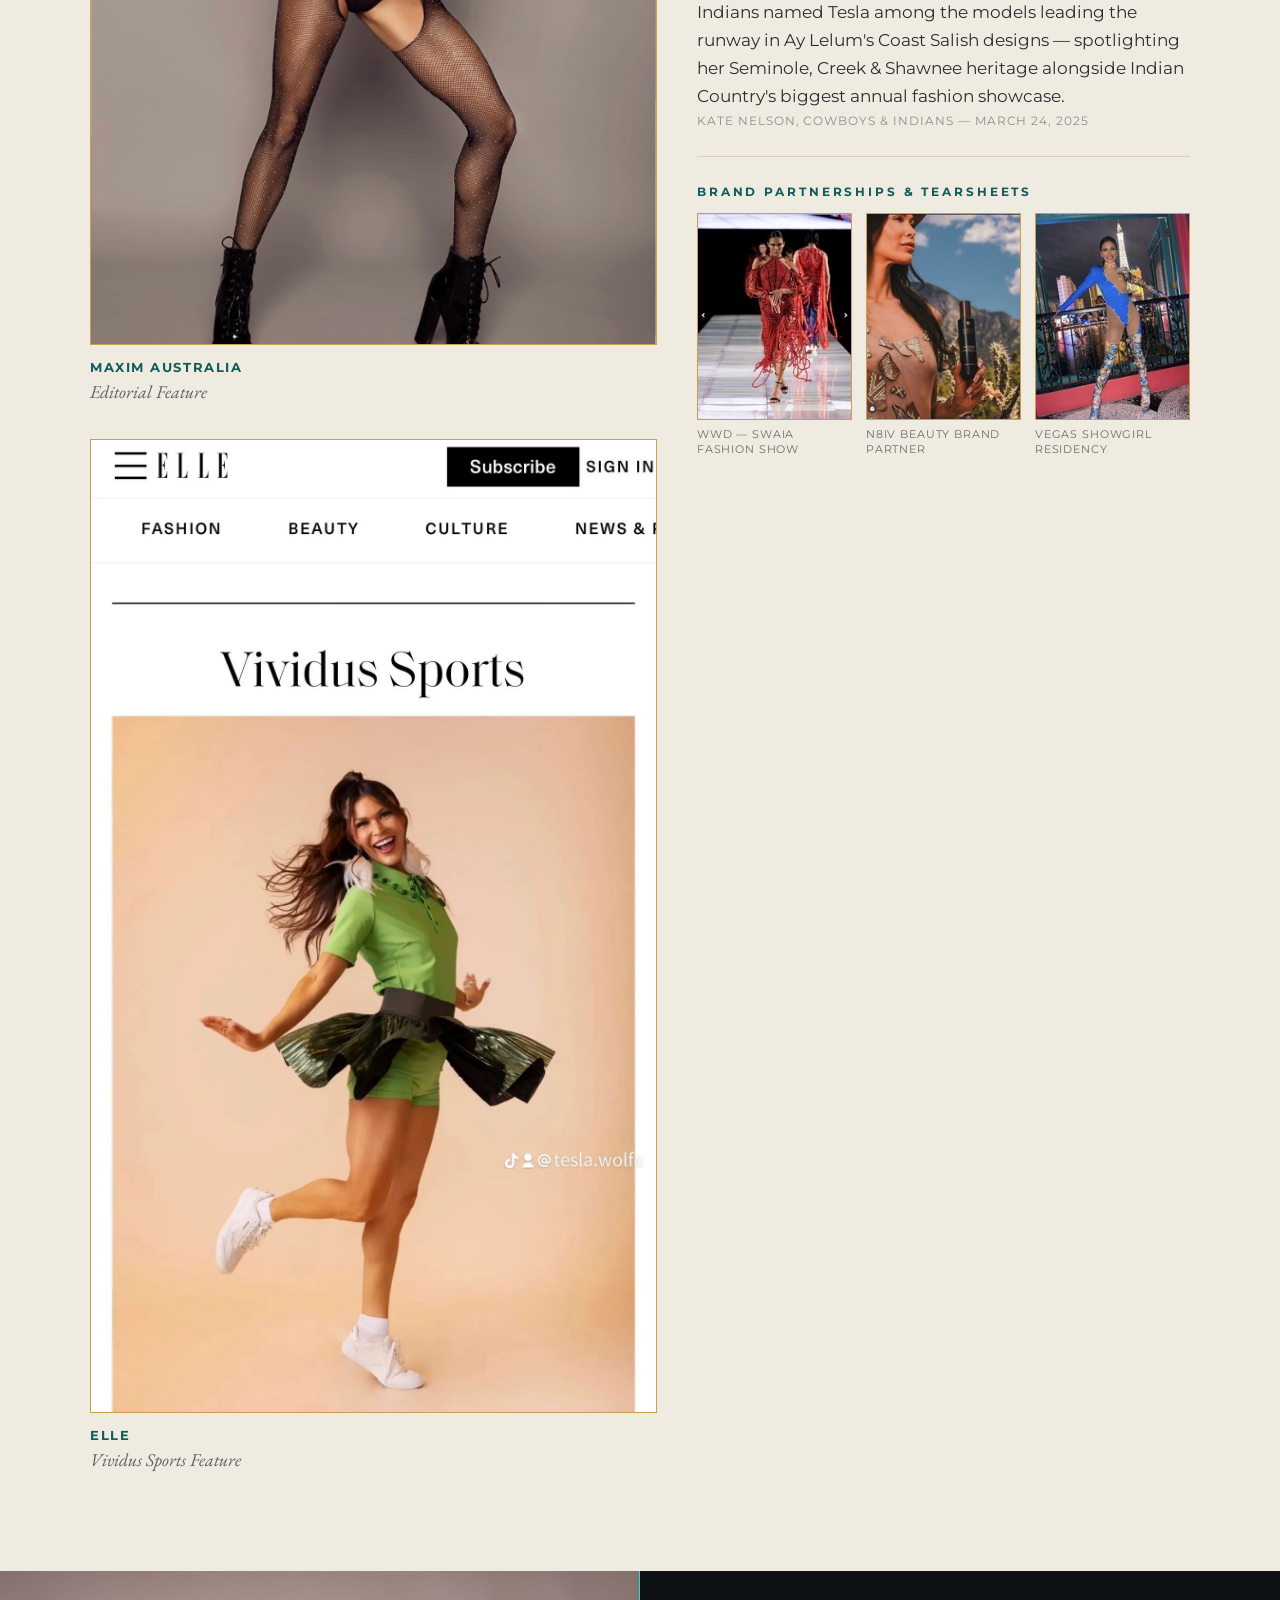
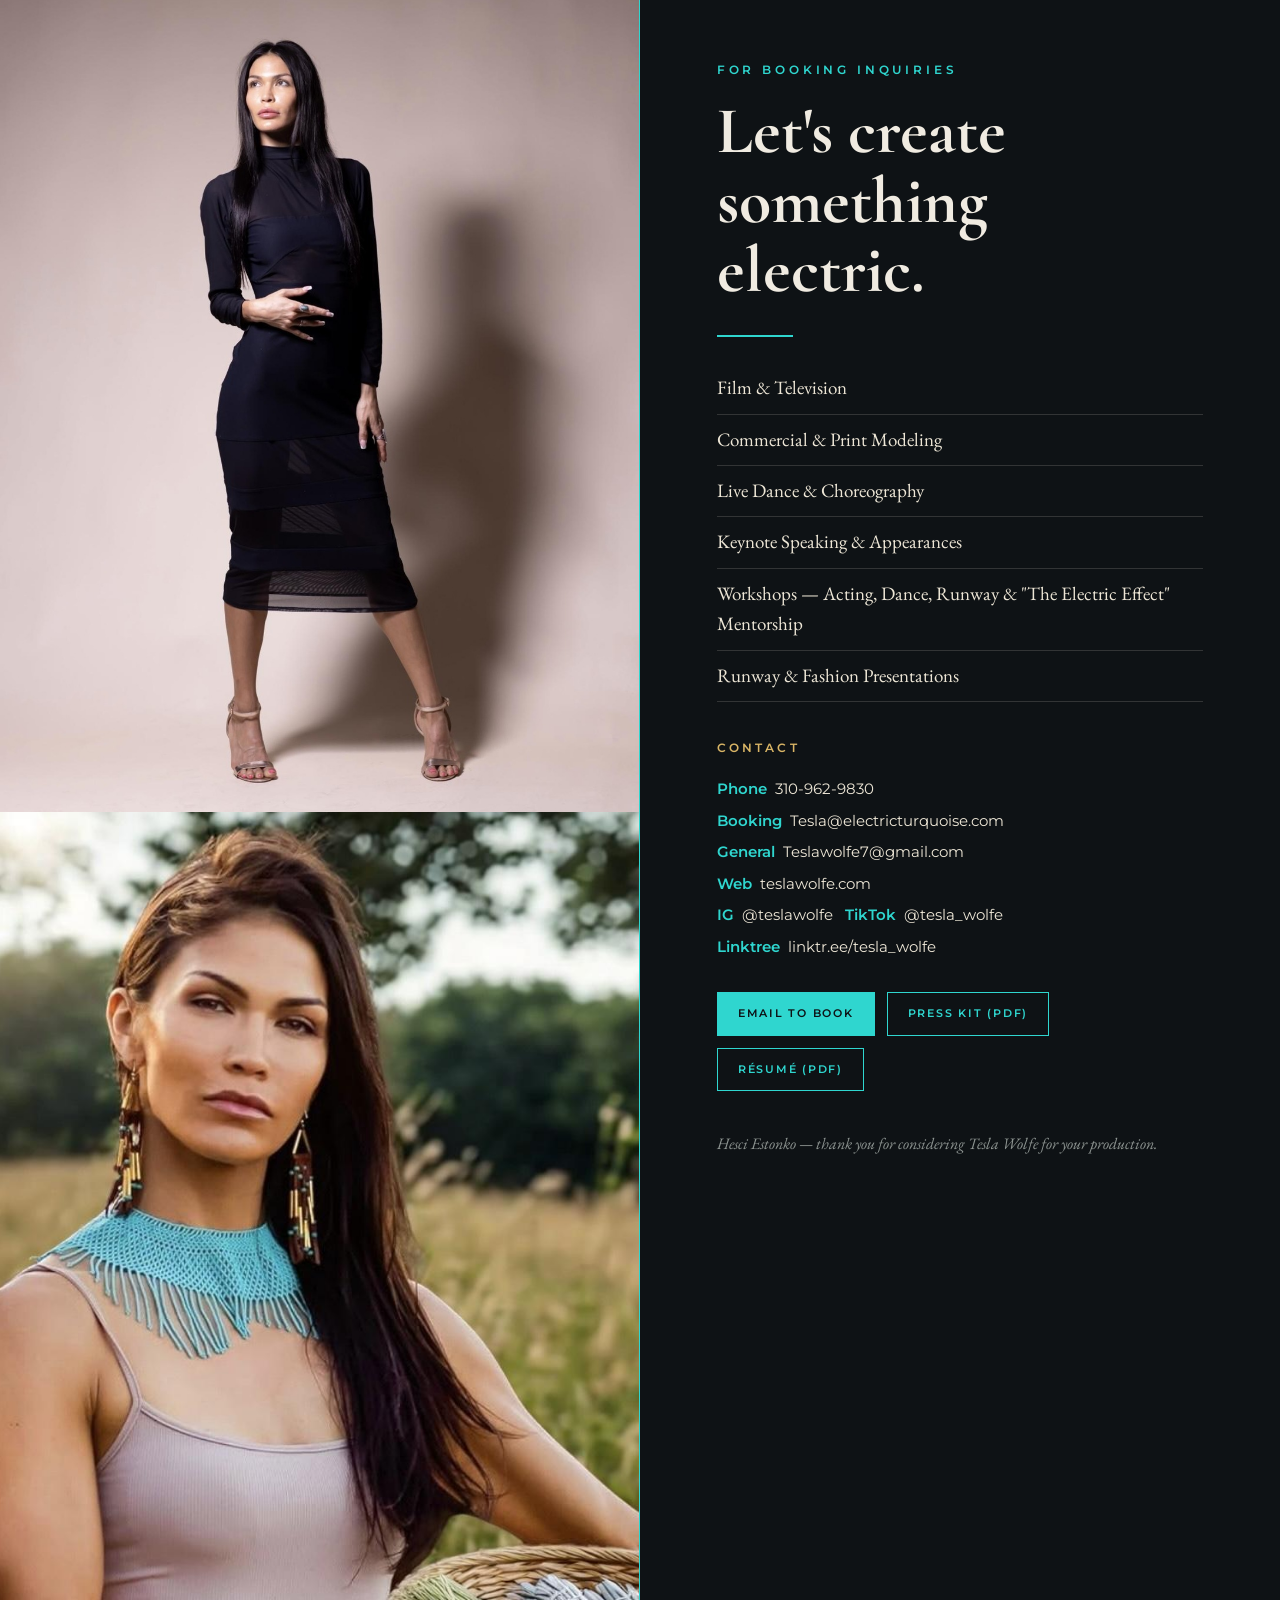
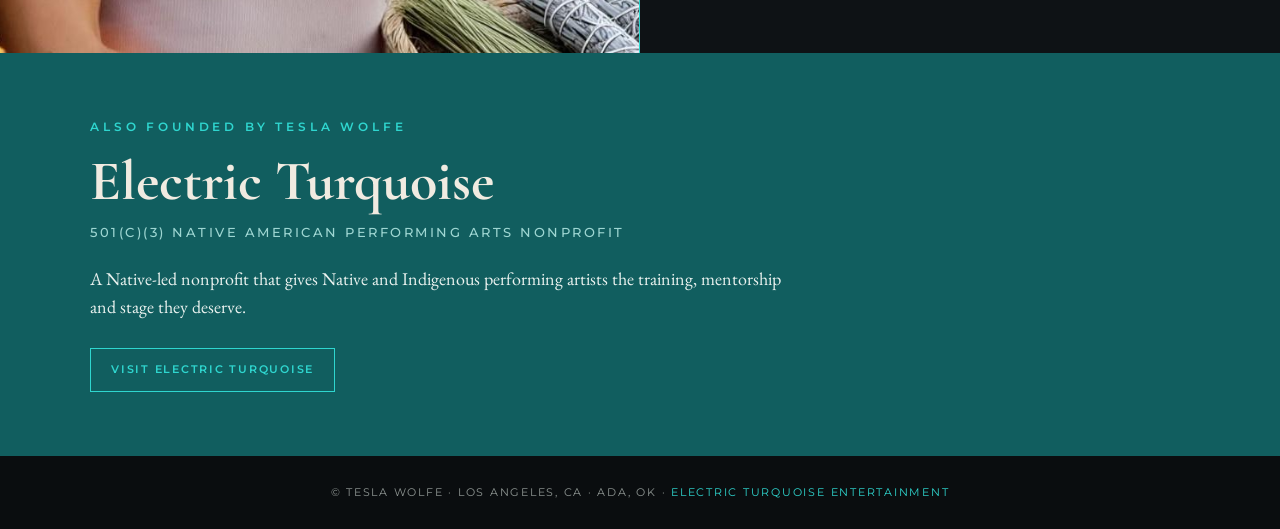
==== commit 9caaec5a: "Prompt to go live - Session 1 (6ae853d3f53c2fe4336365a3)" ====
--- a/index.html
+++ b/index.html
@@ -121,6 +121,7 @@
         </ul>
       </div>
       <aside class="aside-list">
+        <div class="framed" style="margin-bottom:20px"><img src="/images/tesla-wolfe-editorial-suspenders.jpeg" alt="Black-and-white editorial of Tesla Wolfe crouching in a white shirt, suspenders and black trousers" width="1320" height="1628" loading="lazy"></div>
         <span class="badge">SAG-AFTRA Eligible</span>
         <div class="side-block">
           <h3 class="side-head">Training</h3>
@@ -185,6 +186,12 @@
         </ul>
       </div>
     </div>
+    <div class="photo-strip">
+      <figure><img src="/images/tesla-wolfe-telephone-booth.jpeg" alt="Tesla Wolfe in a green palm-print dance costume posing in a red telephone booth" width="1440" height="1800" loading="lazy"><span>Dance — Performance Costume</span></figure>
+      <figure><img src="/images/tesla-wolfe-fashion-art-toronto.jpeg" alt="Tesla Wolfe modeling with flowing white fabric for 1664 Fashion Week, Fashion Art Toronto" width="1285" height="2220" loading="lazy"><span>Fashion Art Toronto — 1664 Fashion Week</span></figure>
+      <figure><img src="/images/tesla-wolfe-red-carpet.jpeg" alt="Tesla Wolfe on the red carpet in a silver mesh gown with feathers and beaded earrings" width="1320" height="1773" loading="lazy"><span>Red Carpet</span></figure>
+      <figure><img src="/images/tesla-wolfe-n8iv-beauty.jpeg" alt="Tesla Wolfe in an N8IV Beauty campaign holding a woven basket" width="1222" height="1217" loading="lazy"><span>N8IV Beauty — Campaign</span></figure>
+    </div>
     <p class="training-row"><span class="side-head">Training</span>Central Oklahoma Dance Center · University of Central Oklahoma — Dance Major, Psychology Minor · 8&amp;1 Professional Jazz &amp; Contemporary Company · Millennium Dance Complex, Los Angeles</p>
   </div>
 </section>
@@ -293,14 +300,16 @@
   <div class="page-inner">
     <div class="page-head"><p class="kicker">Press &amp; Partnerships</p></div>
     <div class="press-grid">
+      <div>
       <figure class="press-photo" style="margin:0">
         <img src="/images/tesla-wolfe-maxim-australia.jpg" alt="Tesla Wolfe on a Maxim Australia editorial feature" width="1320" height="1642" loading="lazy">
         <figcaption class="caption"><b>Maxim Australia</b><i>Editorial Feature</i></figcaption>
       </figure>
       <figure class="press-photo" style="margin:32px 0 0">
-        <img src="/images/tesla-wolfe-editorial-suspenders.jpeg" alt="Black-and-white editorial of Tesla Wolfe crouching in a white shirt, suspenders and black trousers" width="1320" height="1628" loading="lazy">
-        <figcaption class="caption"><b>Editorial</b><i>Black &amp; White Studio Series</i></figcaption>
+        <img src="/images/tesla-wolfe-elle-vividus-sports.jpeg" alt="Tesla Wolfe mid-dance in a green Vividus Sports outfit, featured in Elle" width="1190" height="2048" loading="lazy">
+        <figcaption class="caption"><b>Elle</b><i>Vividus Sports Feature</i></figcaption>
       </figure>
+      </div>
       <div>
         <div class="side-block" style="padding-top:0">
           <h3 class="side-head">As Featured In</h3>
--- a/styles.css
+++ b/styles.css
@@ -127,6 +127,11 @@
 .credits .role{display:block;font-family:var(--sans);font-weight:600;font-size:12px;letter-spacing:.06em;text-transform:uppercase;color:var(--teal);margin-bottom:2px;}
 .badge{display:inline-block;background:var(--teal);color:#fff;font-family:var(--sans);font-weight:600;font-size:12px;letter-spacing:.14em;text-transform:uppercase;padding:9px 14px;}
 .aside-list .side-block{font-family:var(--serif);font-size:16px;line-height:1.6;}
+.photo-strip{display:grid;grid-template-columns:repeat(4,1fr);gap:16px;align-items:start;margin:8px 0 28px;}
+.photo-strip figure{margin:0;}
+.photo-strip img{border:1px solid var(--gold);width:100%;}
+.photo-strip span{display:block;margin-top:8px;font-family:var(--sans);font-size:10.5px;letter-spacing:.08em;text-transform:uppercase;color:#6A6D69;line-height:1.4;}
+@media (max-width:820px){ .photo-strip{grid-template-columns:1fr 1fr;} }
 .training-row{border-top:1px solid var(--cream-line);padding-top:20px;margin-top:4px;font-size:16px;}
 .training-row .side-head{display:inline;margin-right:14px;}
 
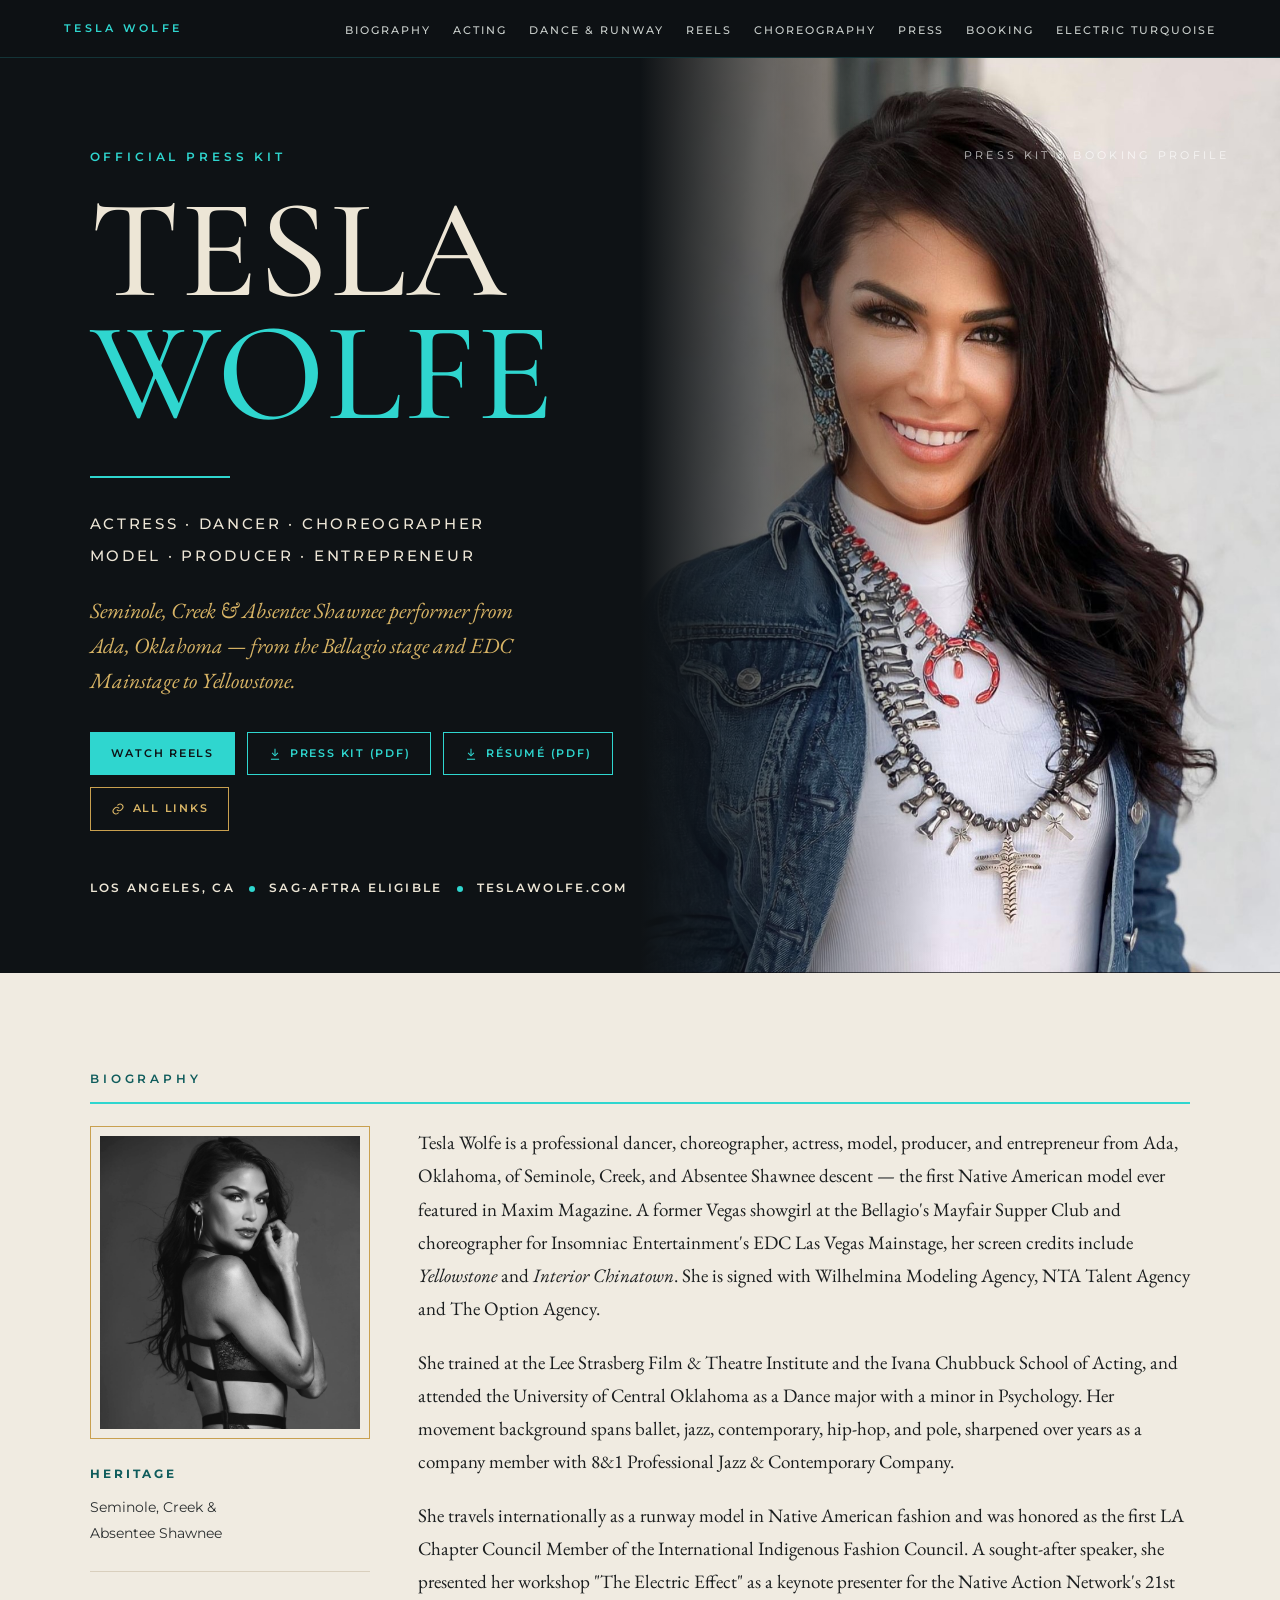
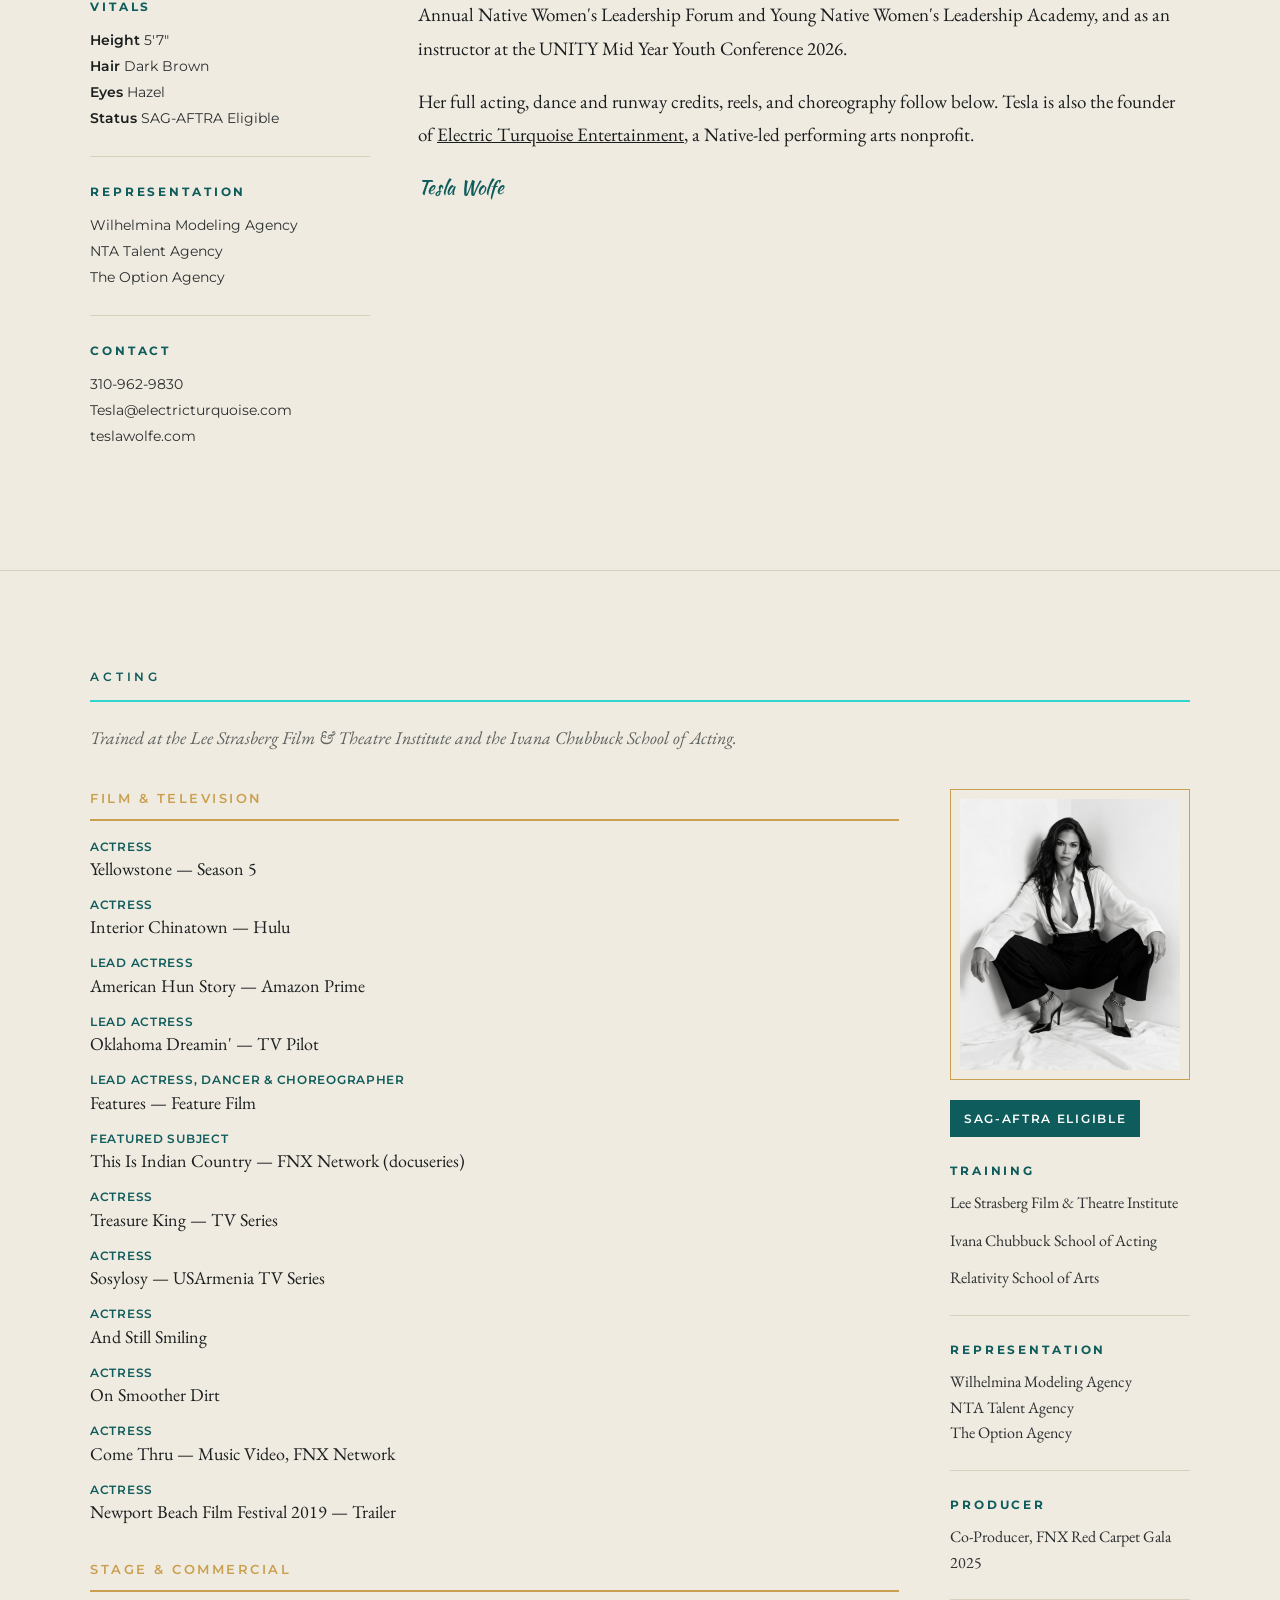
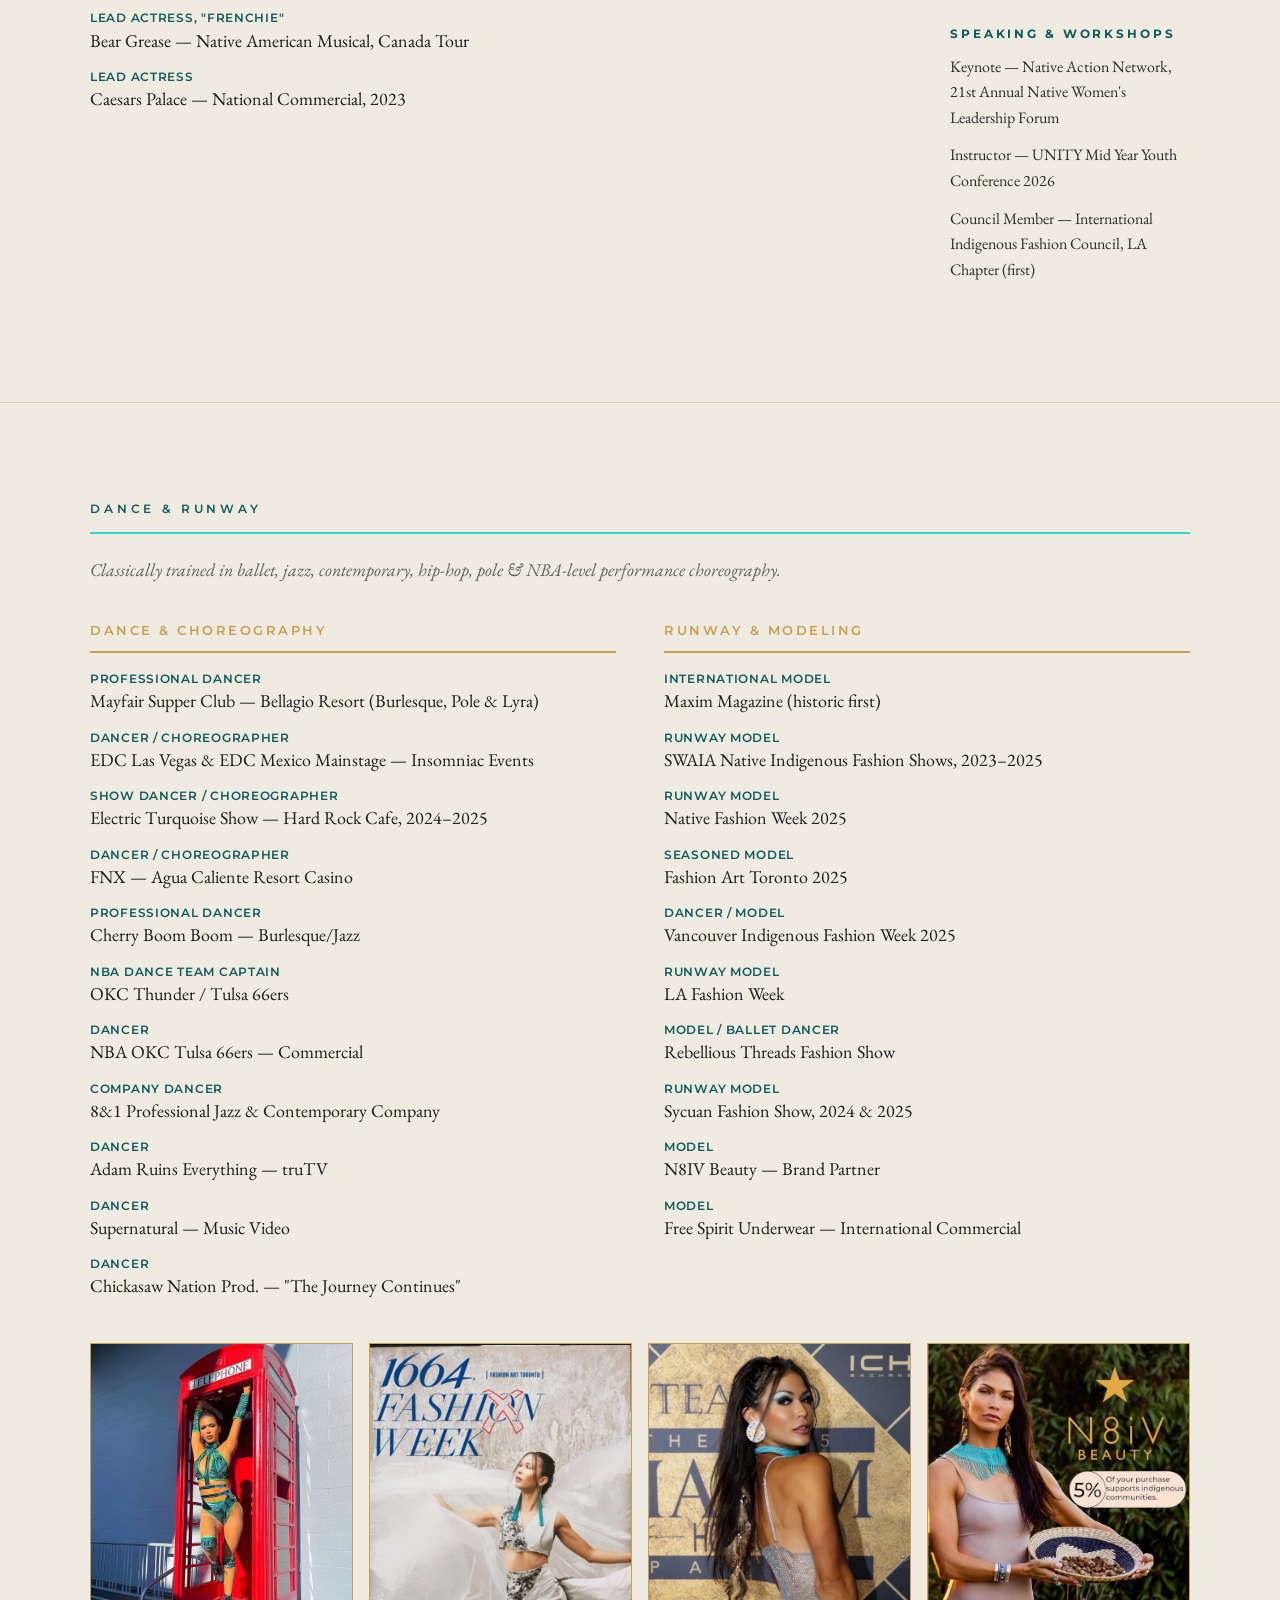
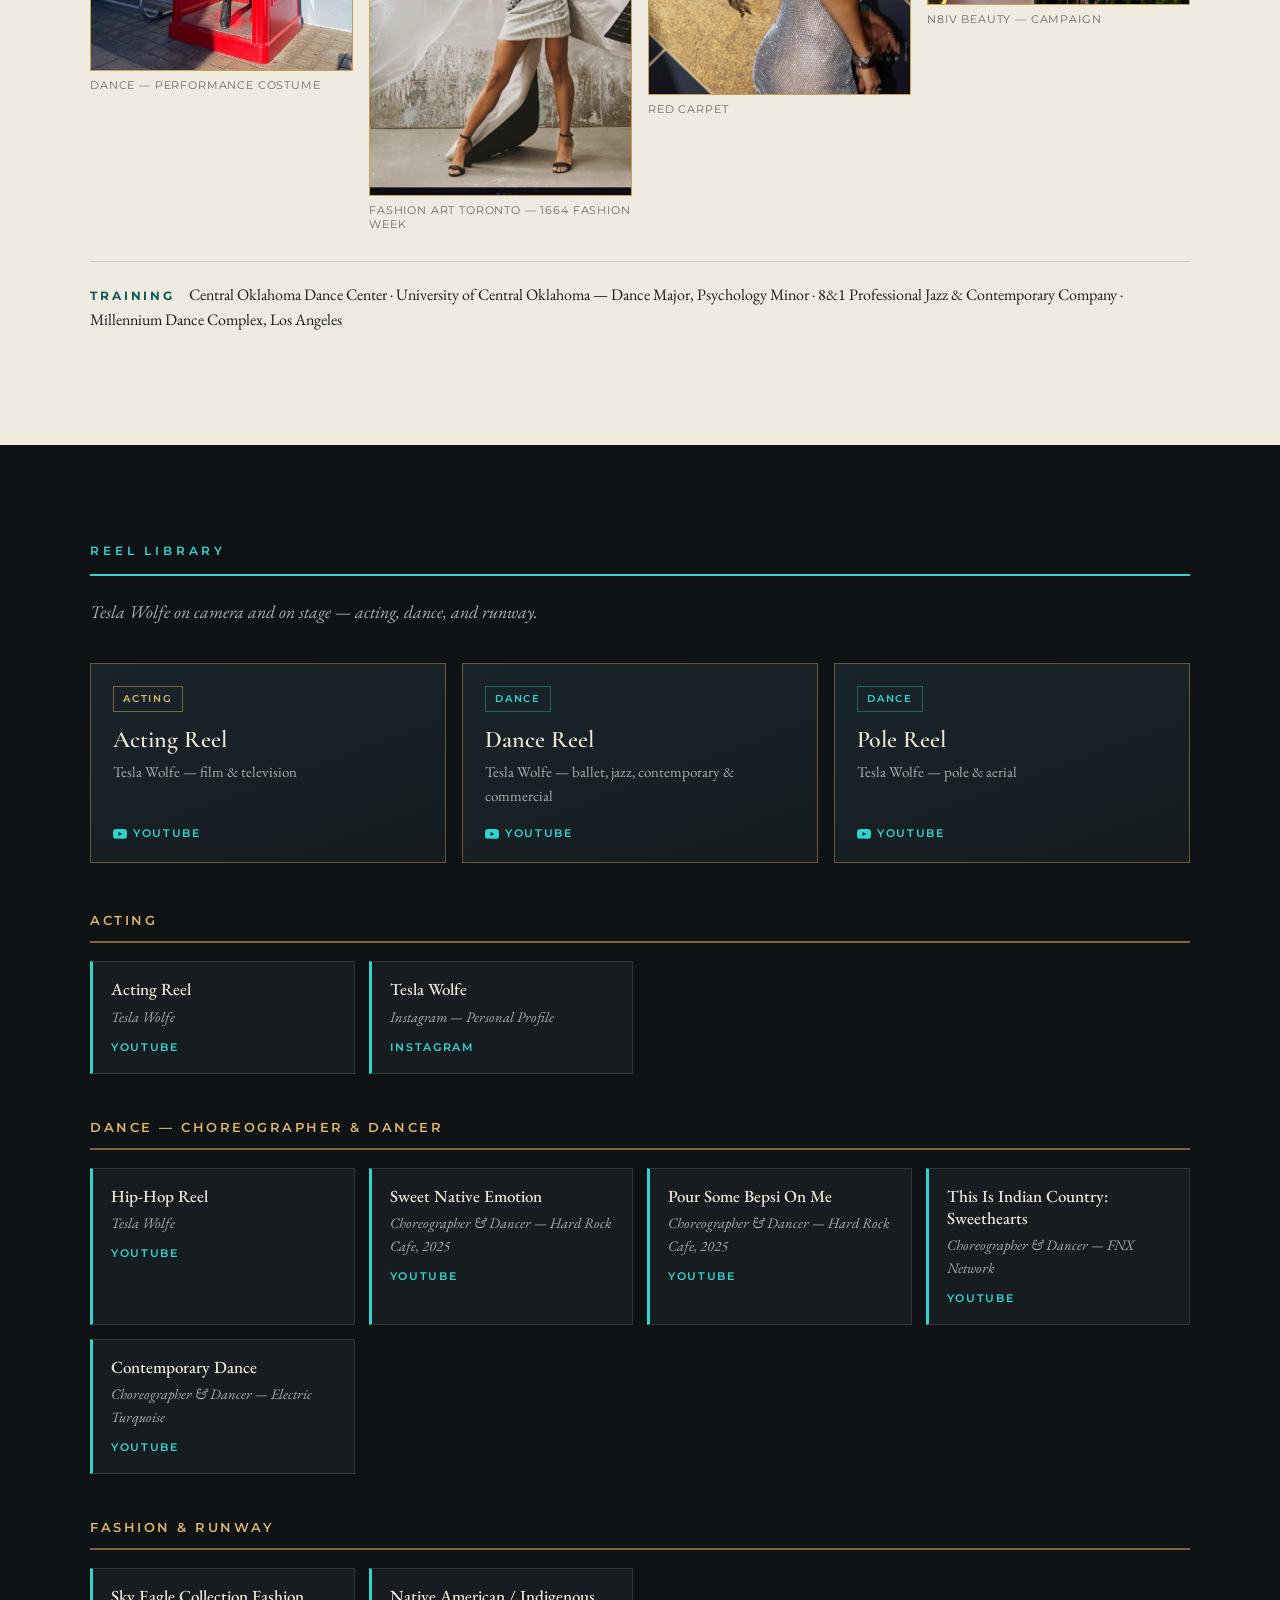
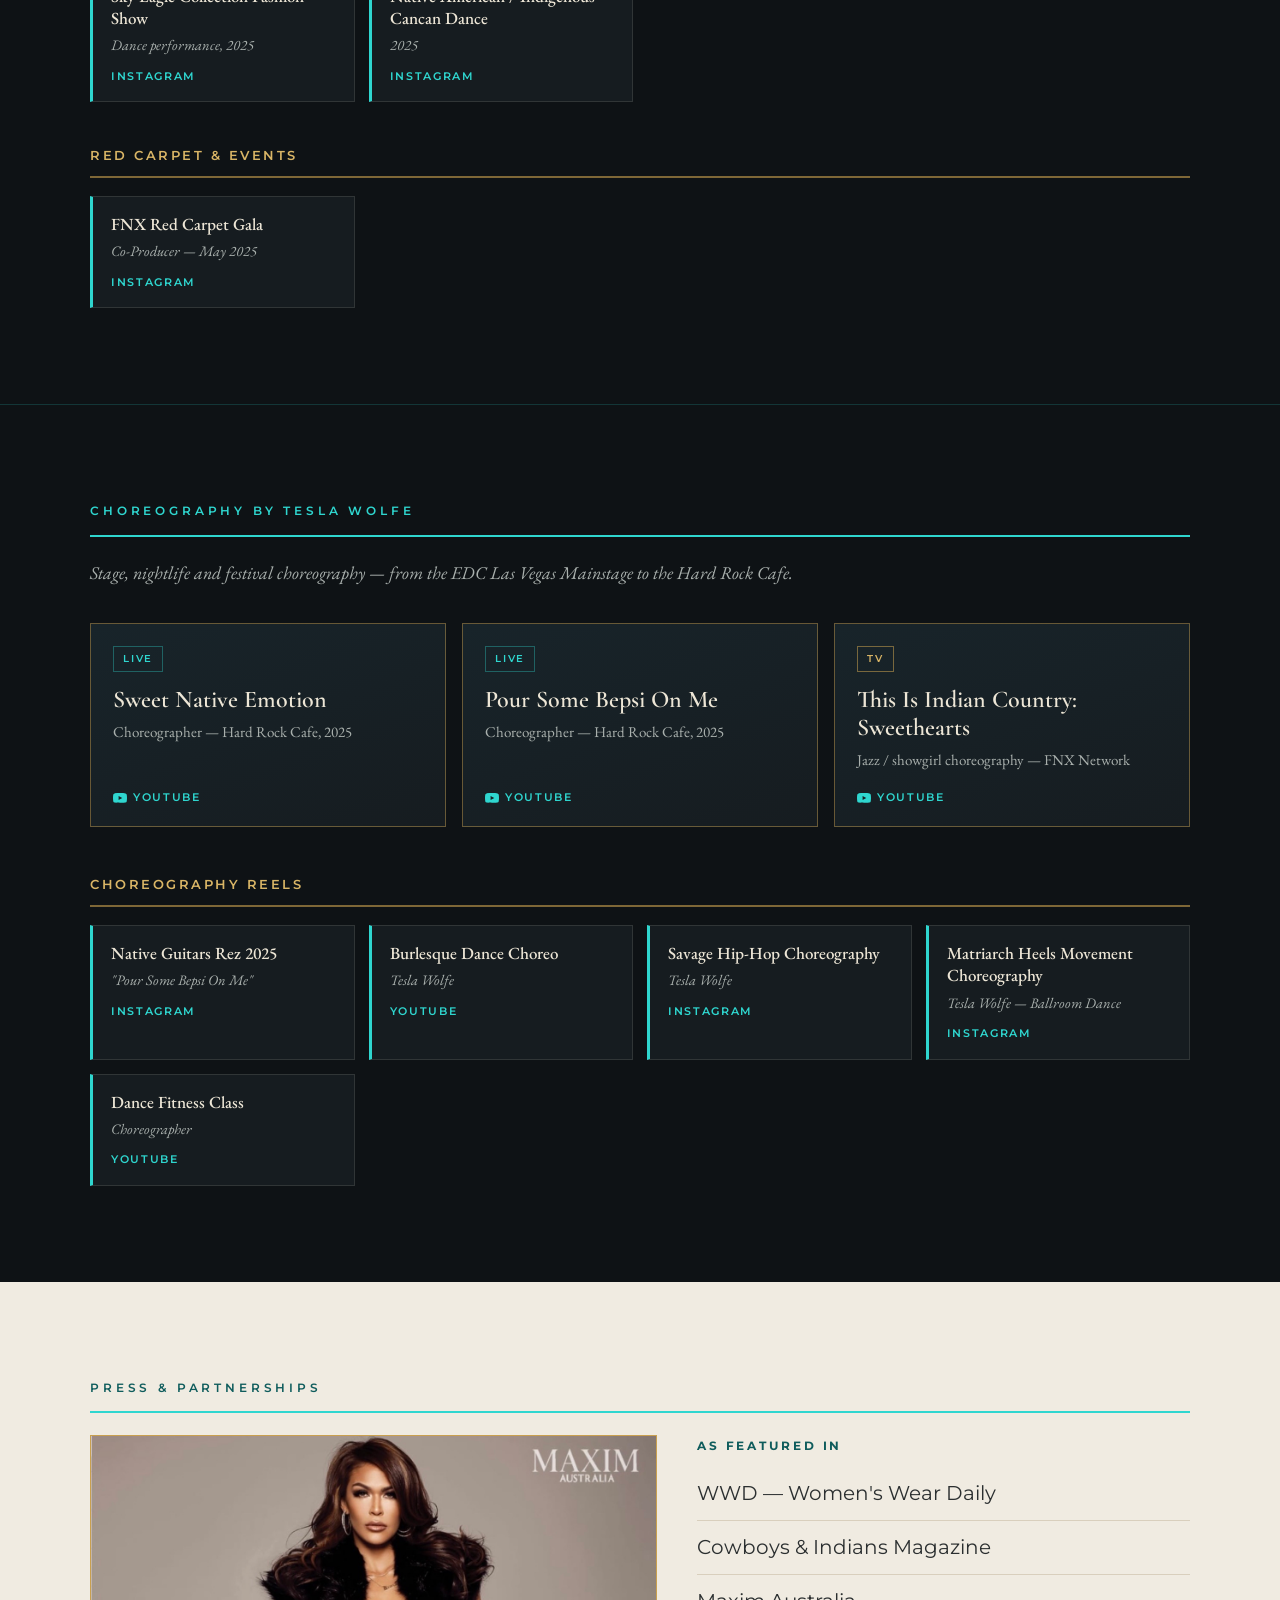
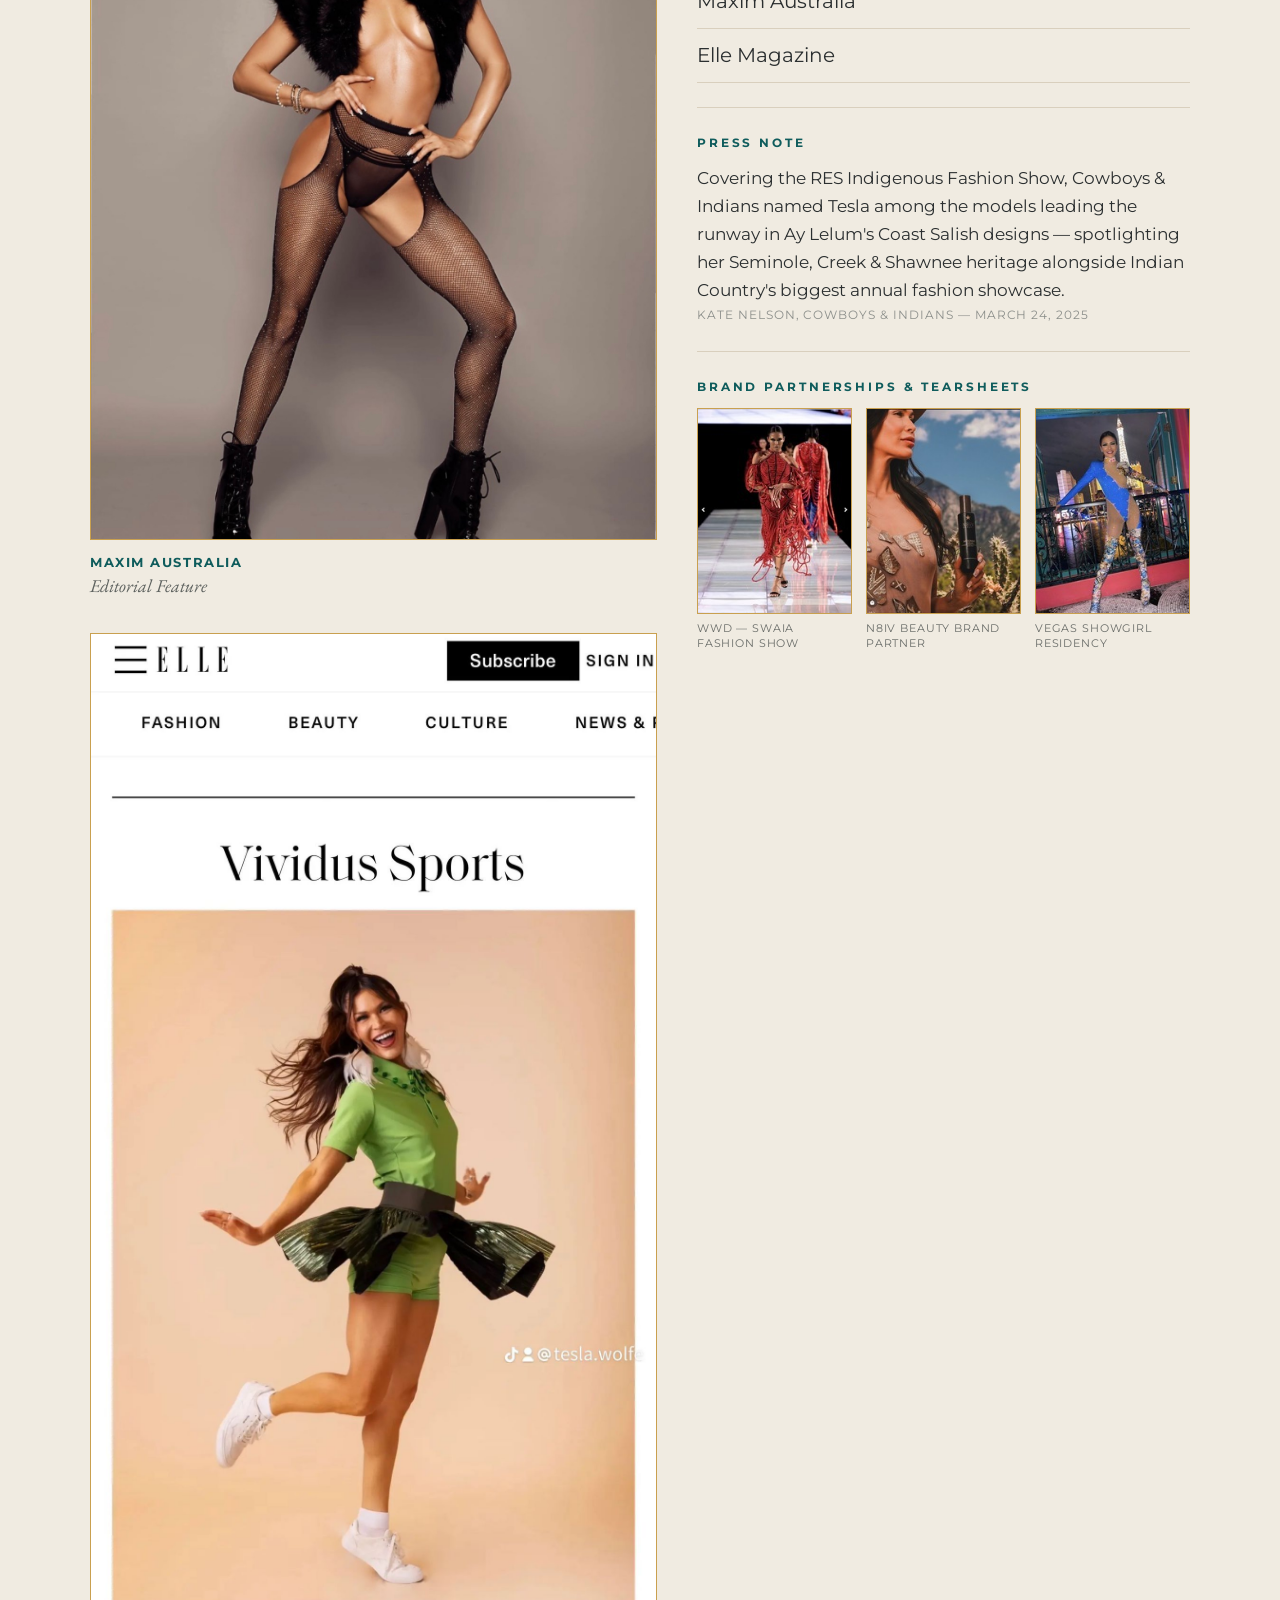
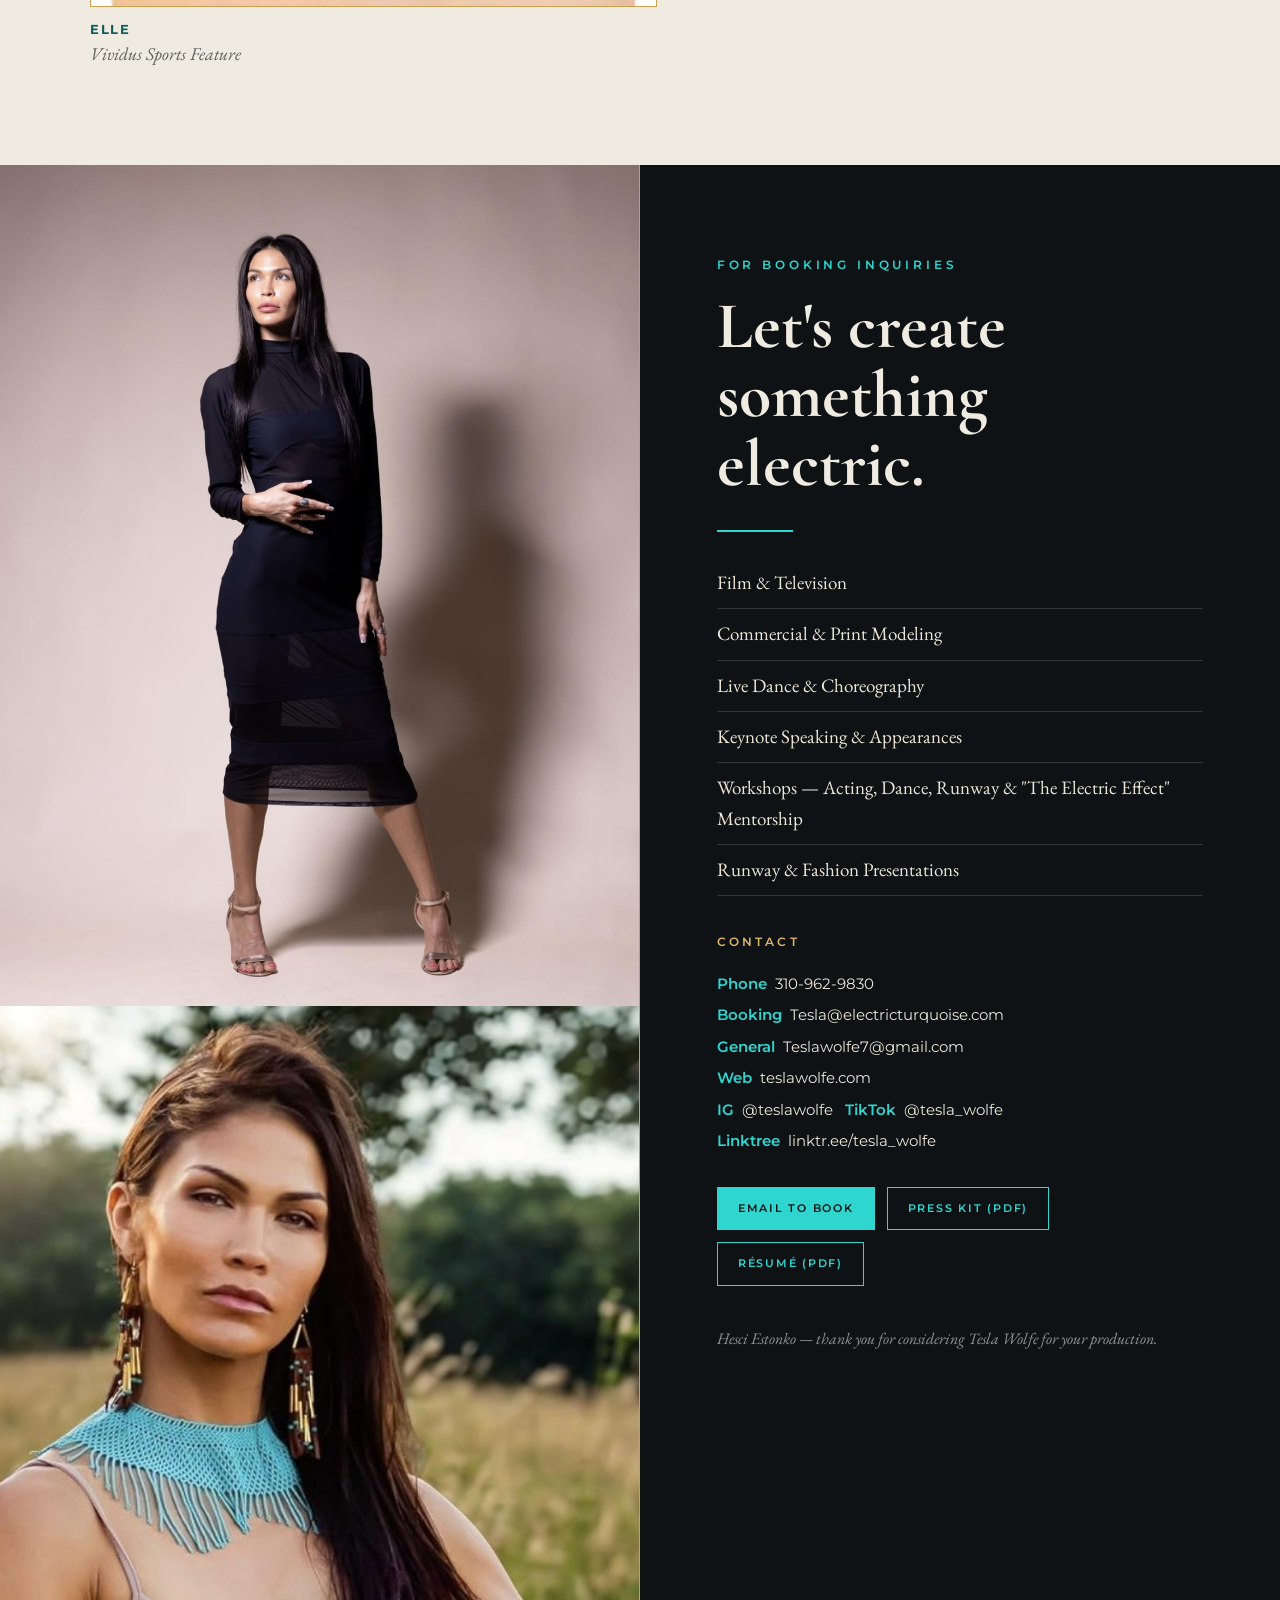
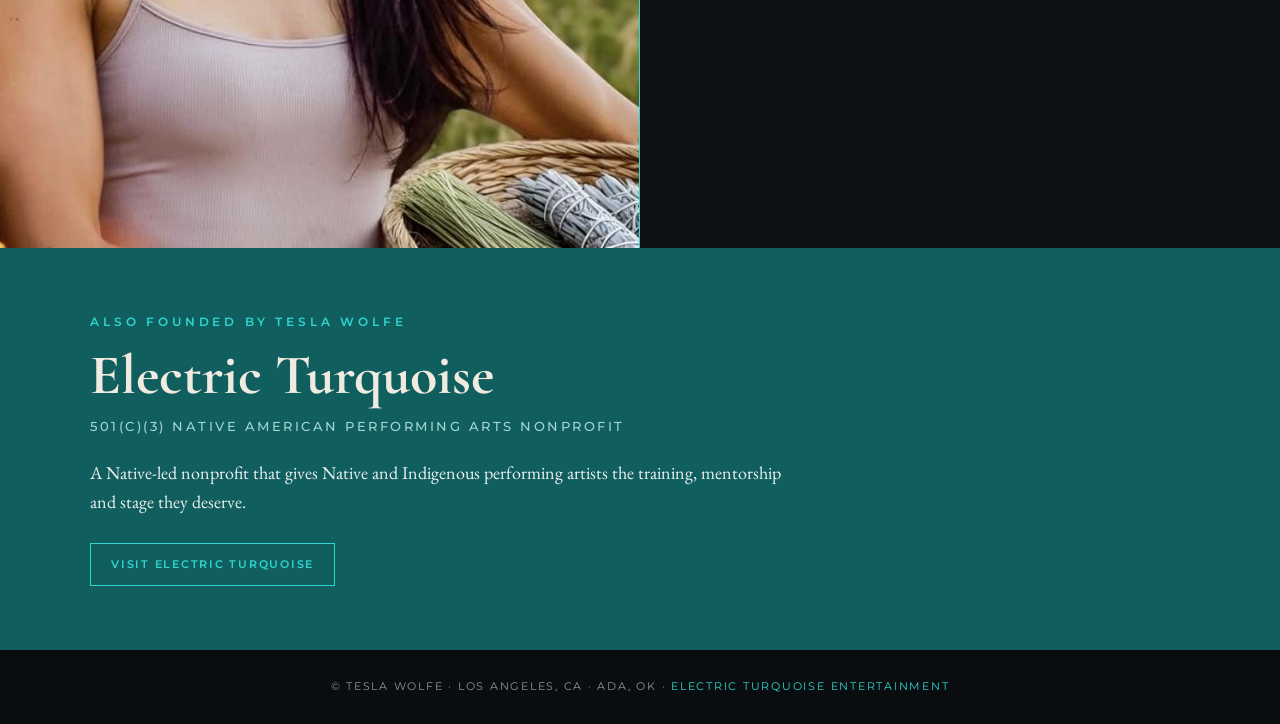
==== commit cb2efa5a: "Prompt to go live now (6ae858f03f5a1c1e5e7aa4b3)" ====
--- a/index.html
+++ b/index.html
@@ -232,9 +232,13 @@
     </div>
 
     <div class="reel-block">
-      <h3 class="sub-head">Dance</h3>
+      <h3 class="sub-head">Dance — Choreographer &amp; Dancer</h3>
       <div class="reel-grid">
         <a class="reel" href="https://youtu.be/liDCQ7EoTLY?si=OAyI1jsSdQ5L80mw" target="_blank" rel="noopener"><span class="t">Hip-Hop Reel</span><span class="s">Tesla Wolfe</span><span class="p">YouTube</span></a>
+        <a class="reel" href="https://youtu.be/OpLDXlbCM0g?feature=shared" target="_blank" rel="noopener"><span class="t">Sweet Native Emotion</span><span class="s">Choreographer &amp; Dancer — Hard Rock Cafe, 2025</span><span class="p">YouTube</span></a>
+        <a class="reel" href="https://youtu.be/nV1rDMrBHV4?si=nZx24EXitSwUC4xH" target="_blank" rel="noopener"><span class="t">Pour Some Bepsi On Me</span><span class="s">Choreographer &amp; Dancer — Hard Rock Cafe, 2025</span><span class="p">YouTube</span></a>
+        <a class="reel" href="https://youtu.be/lmjRkDju5TI?is=IQXvalsU3HOhoVQz" target="_blank" rel="noopener"><span class="t">This Is Indian Country: Sweethearts</span><span class="s">Choreographer &amp; Dancer — FNX Network</span><span class="p">YouTube</span></a>
+        <a class="reel" href="https://youtu.be/eMNi90V6HfY?si=J6V0TNn6wbX5f7NC" target="_blank" rel="noopener"><span class="t">Contemporary Dance</span><span class="s">Choreographer &amp; Dancer — Electric Turquoise</span><span class="p">YouTube</span></a>
       </div>
     </div>
 
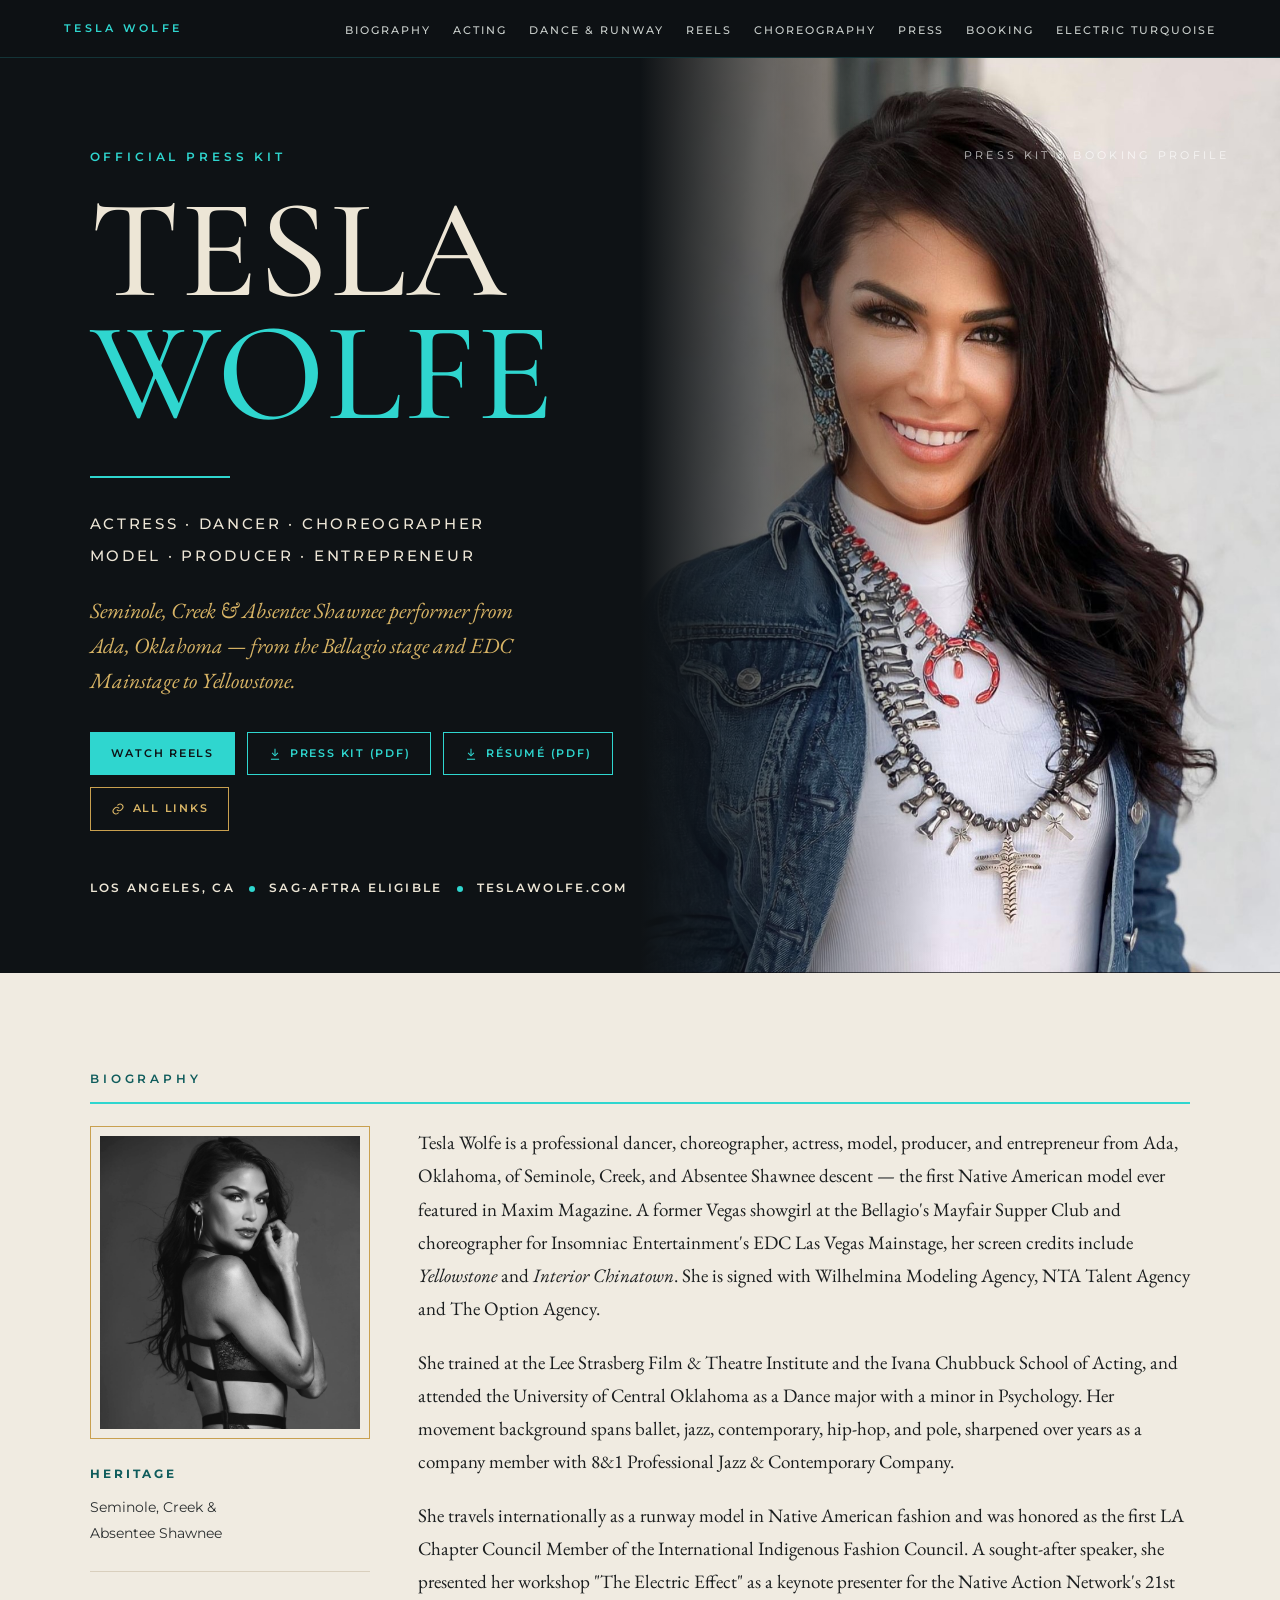
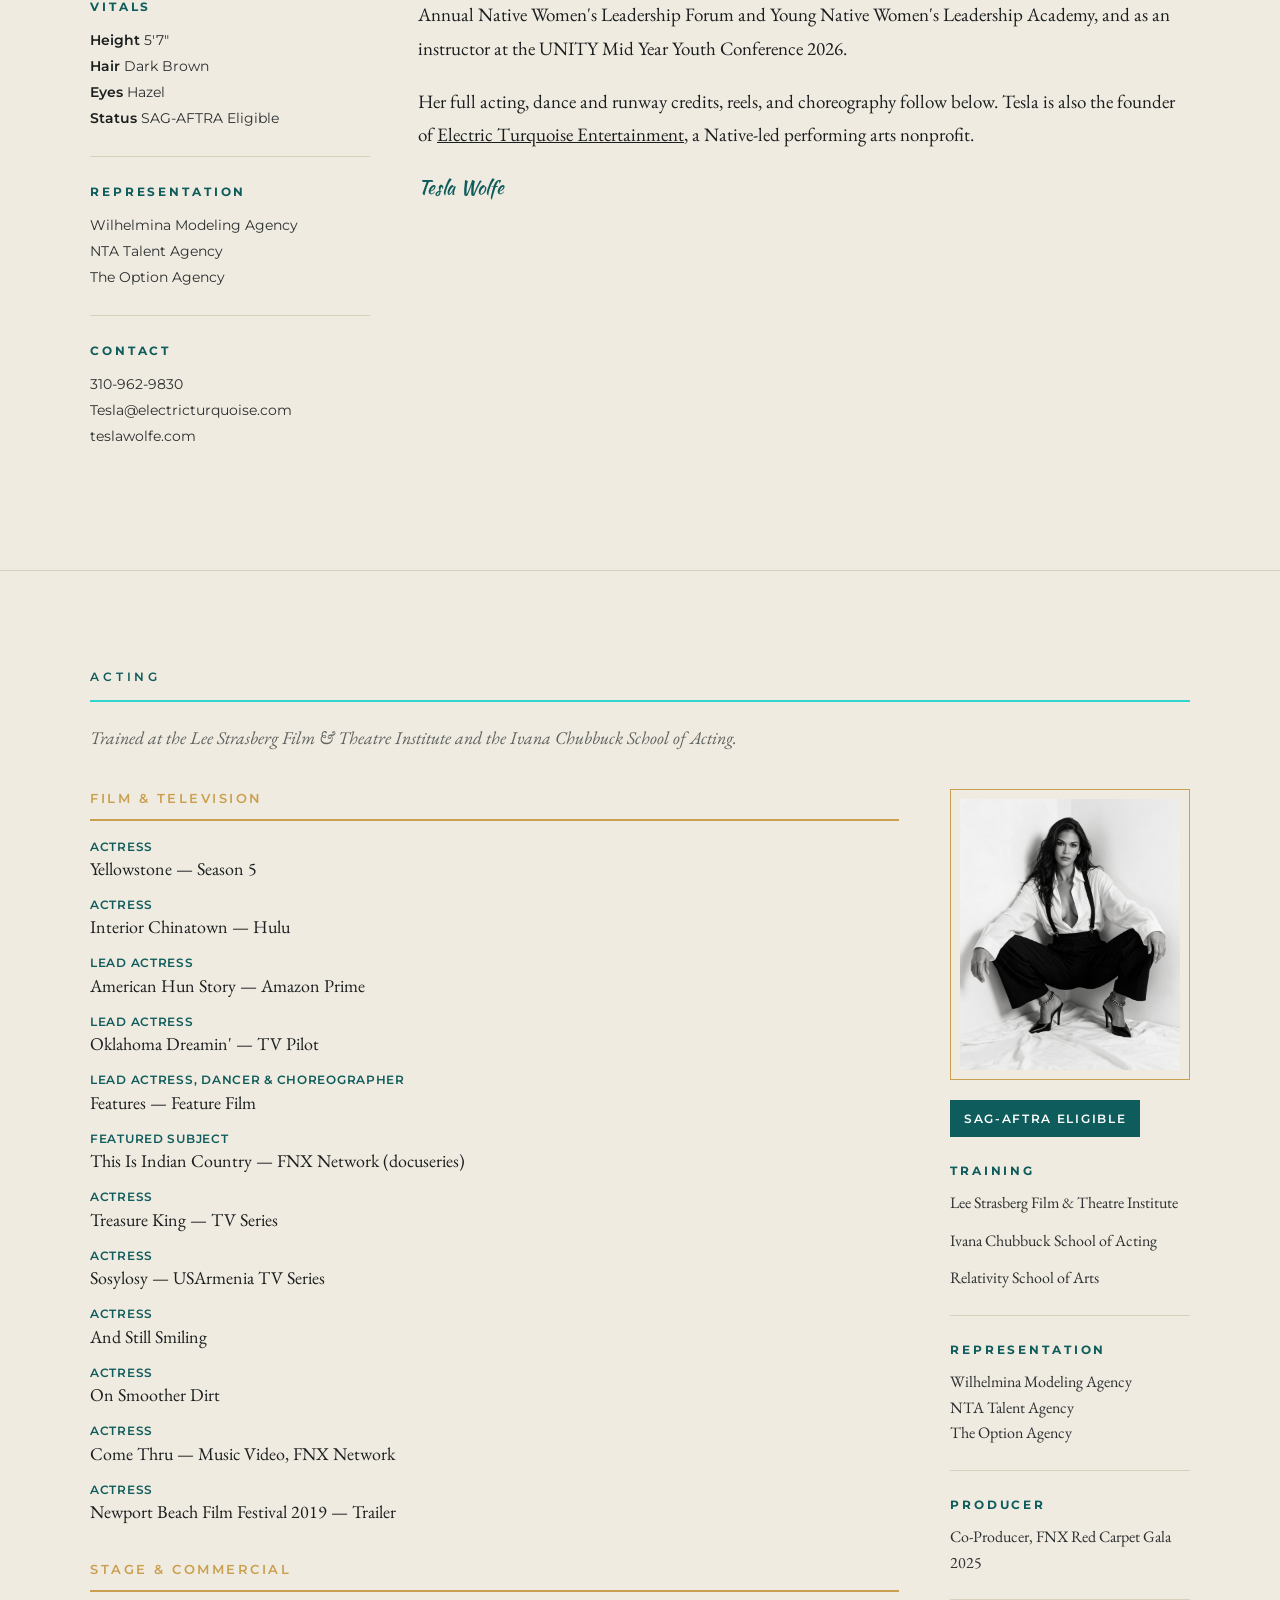
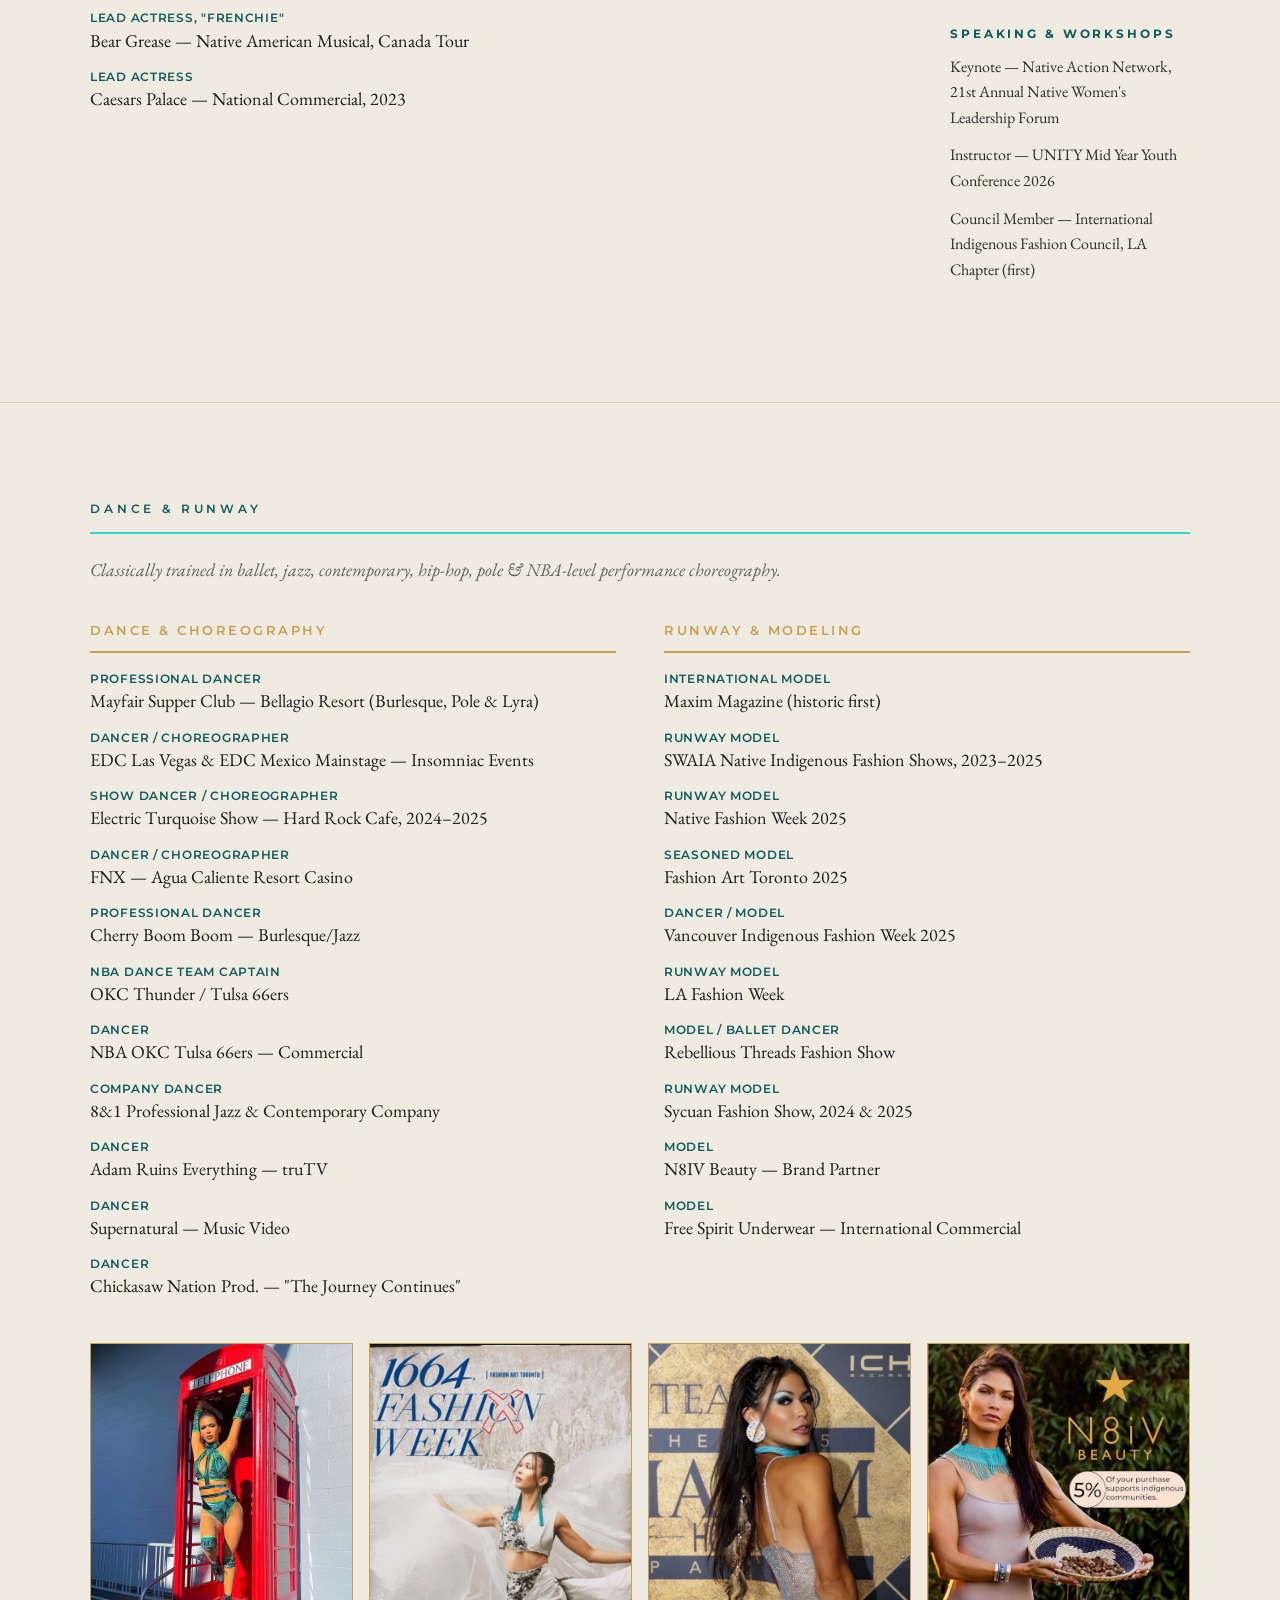
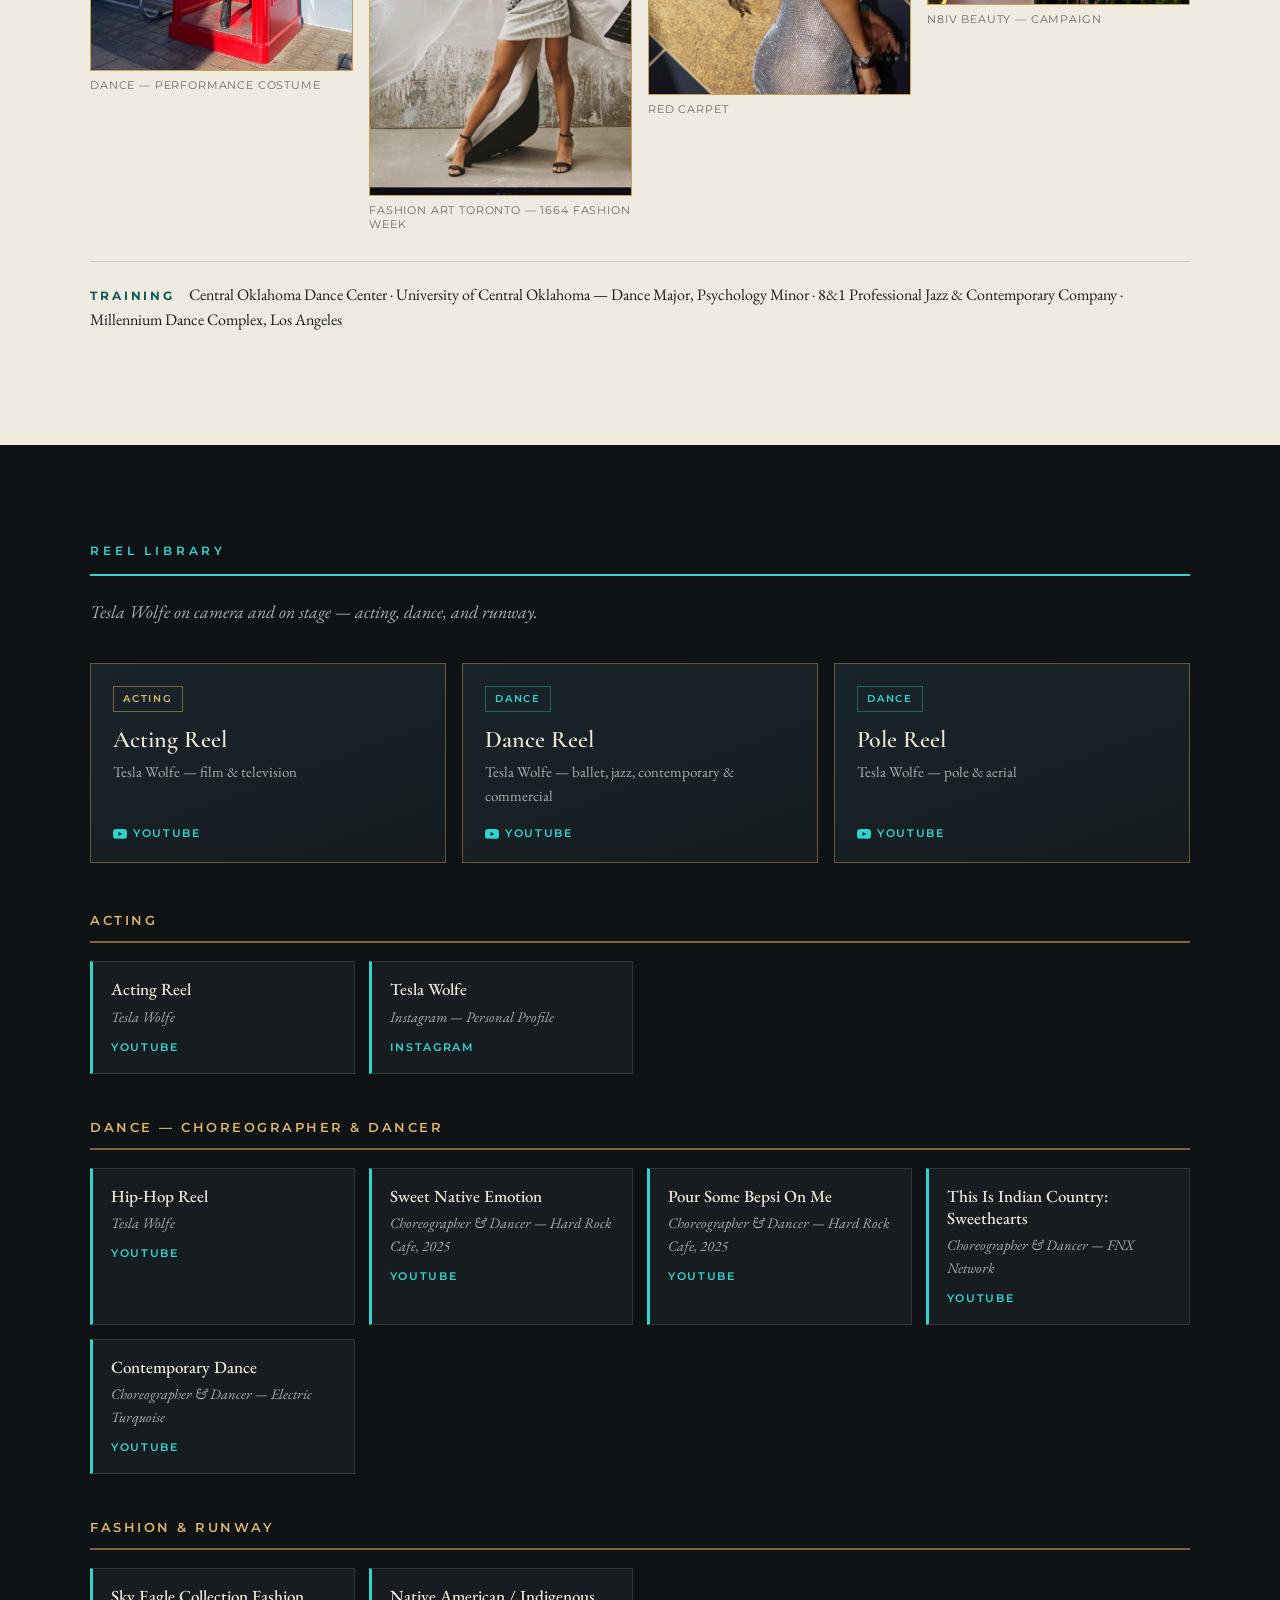
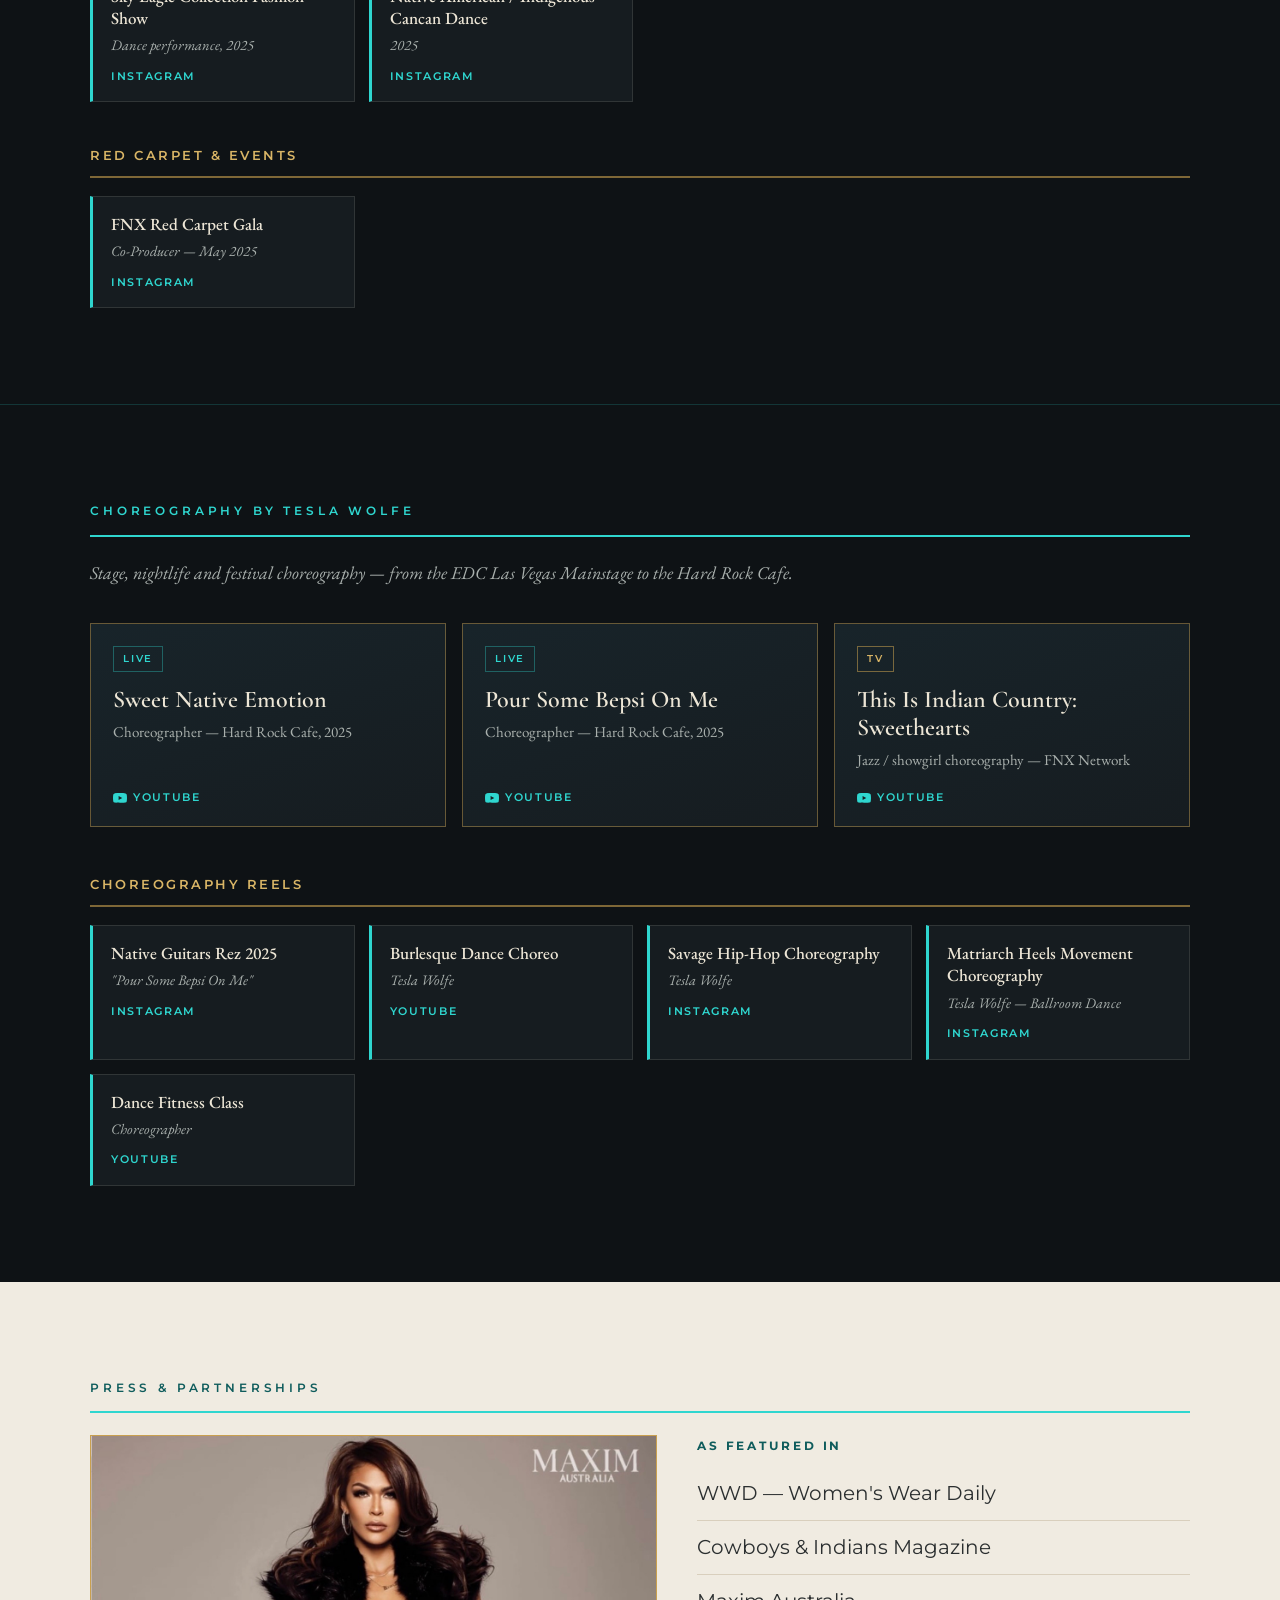
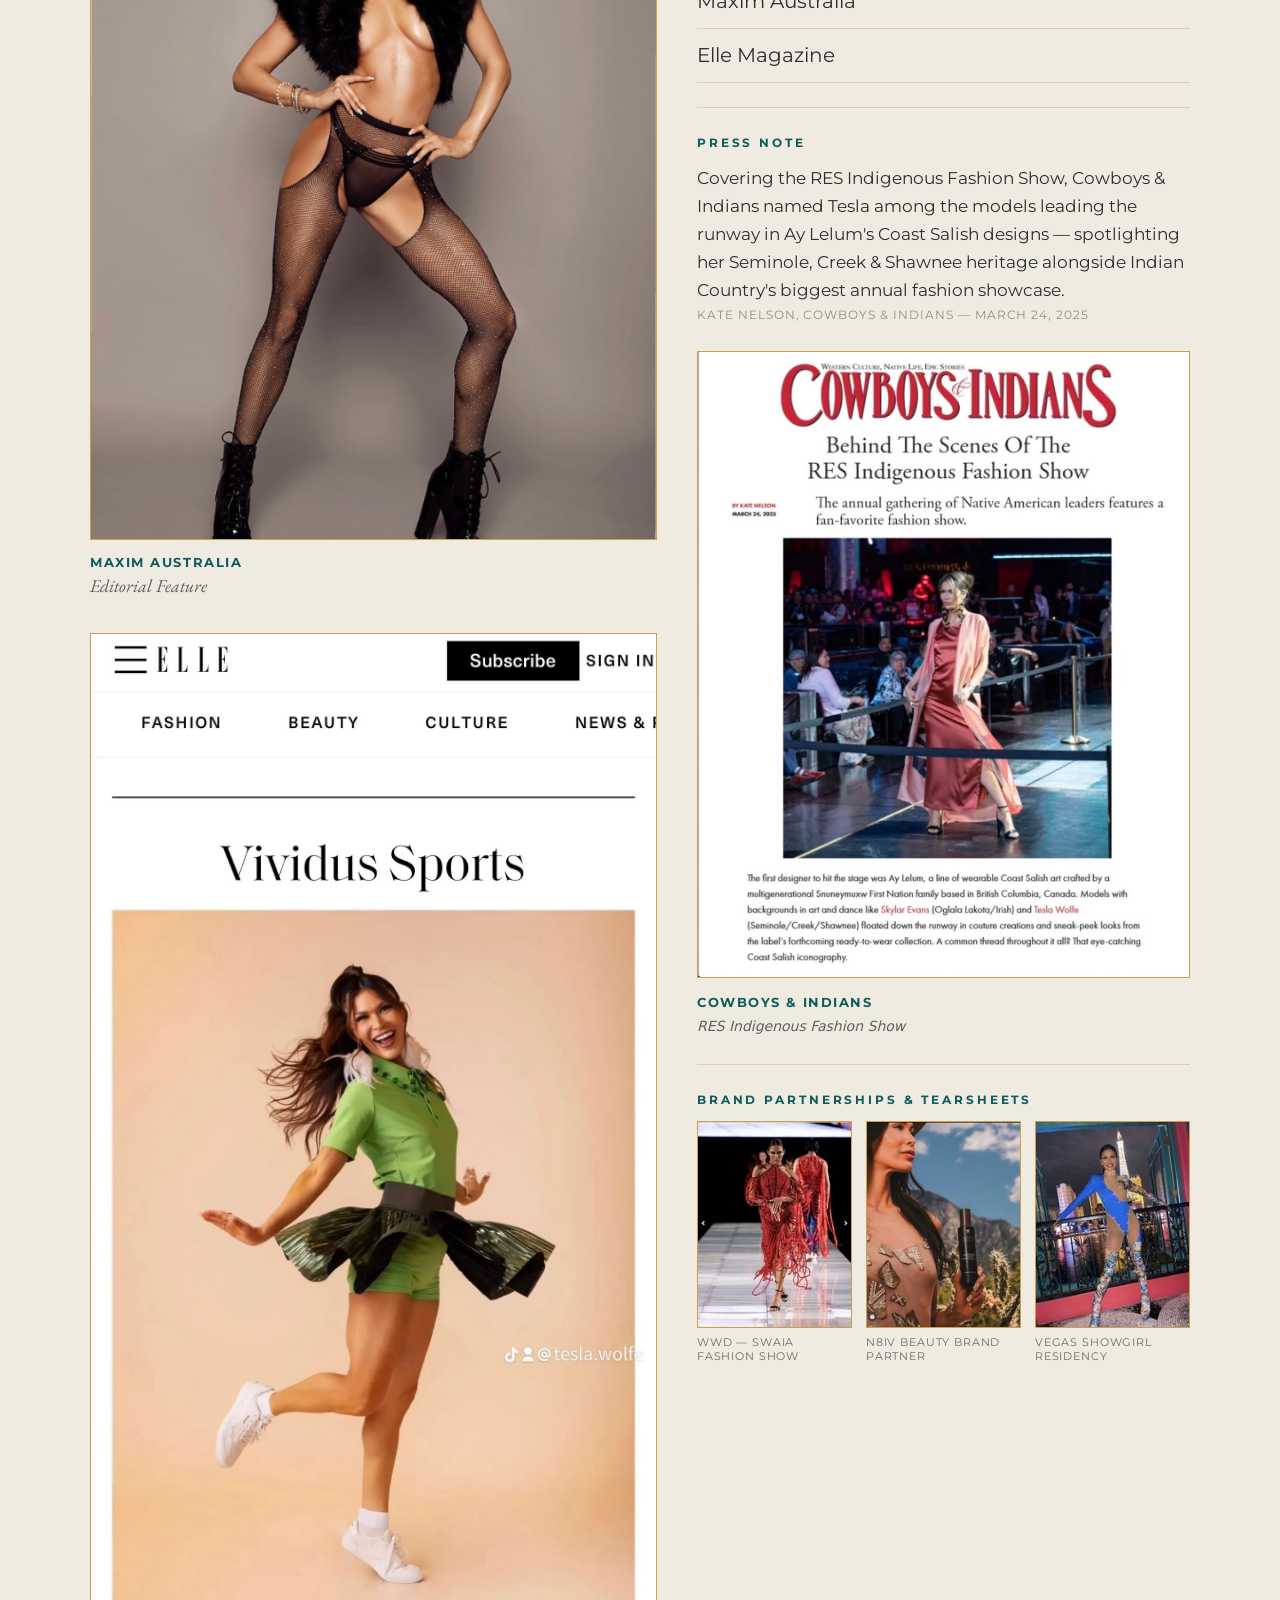
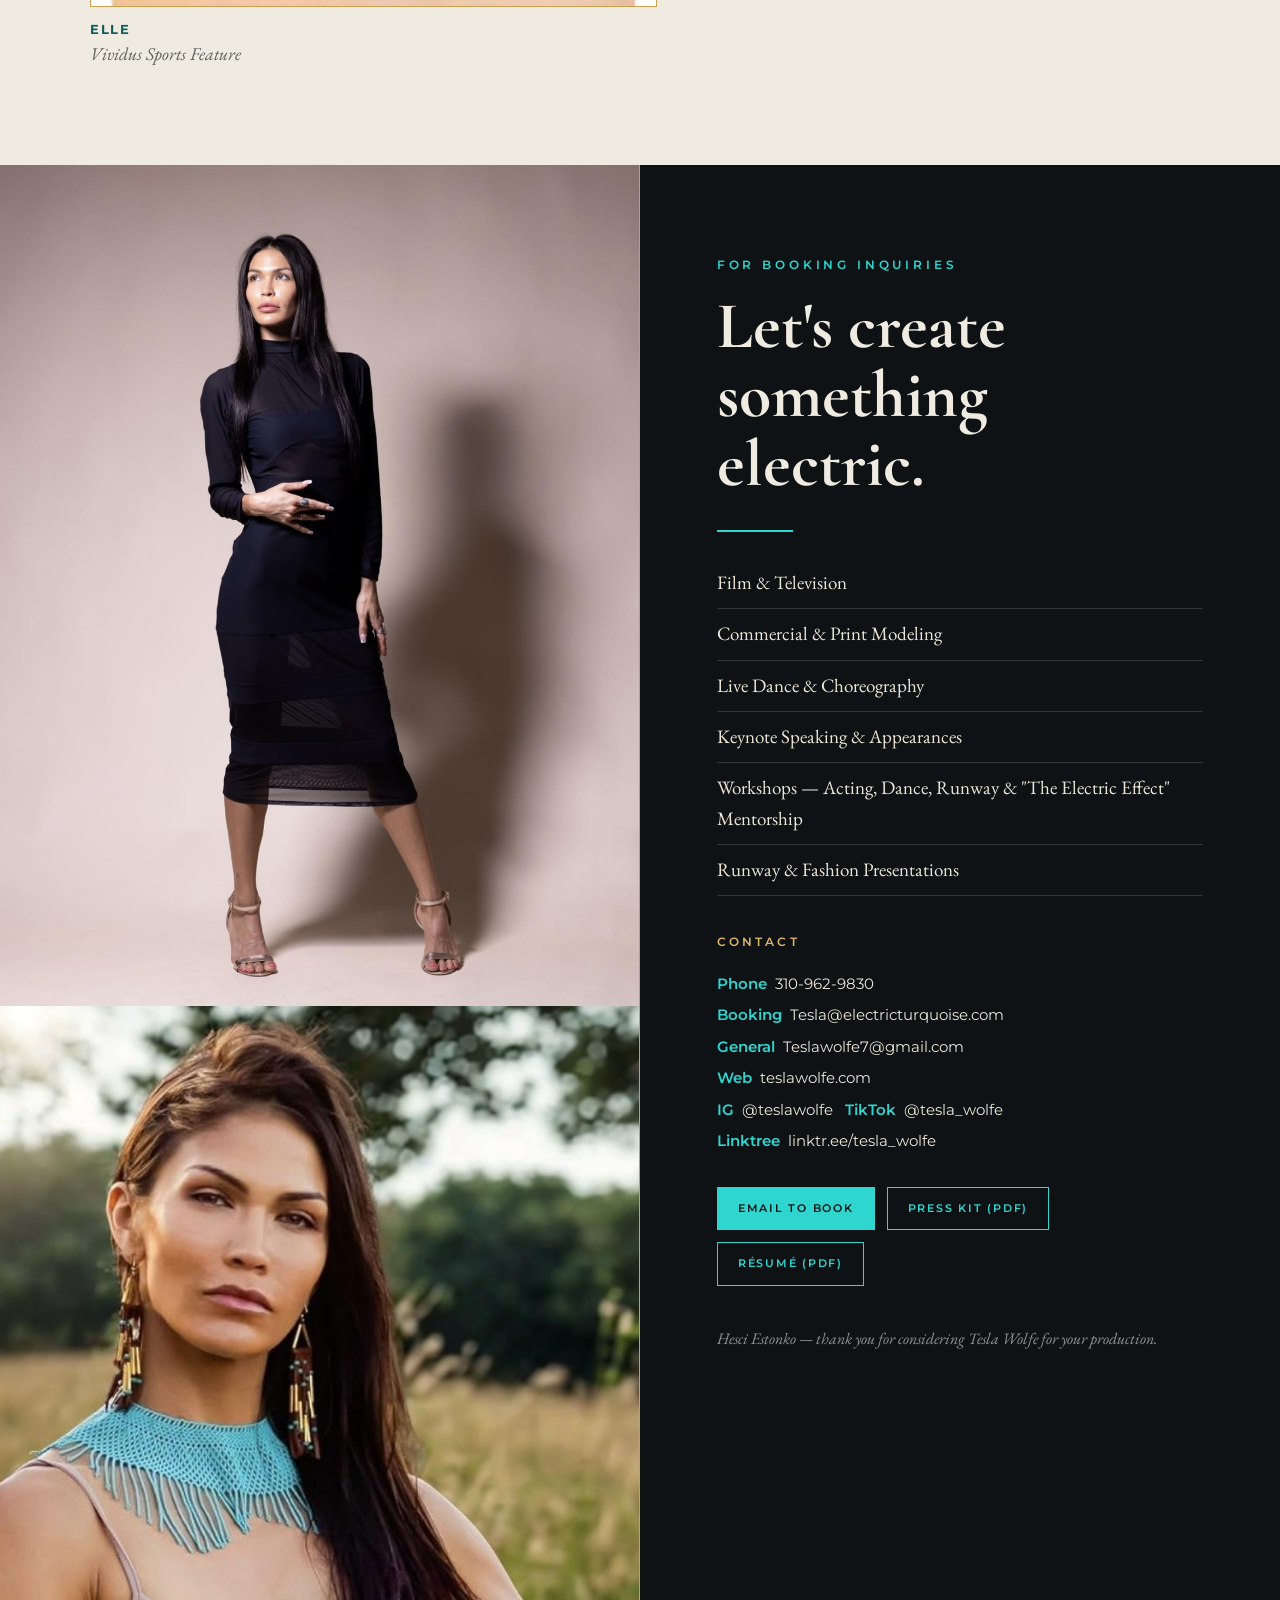
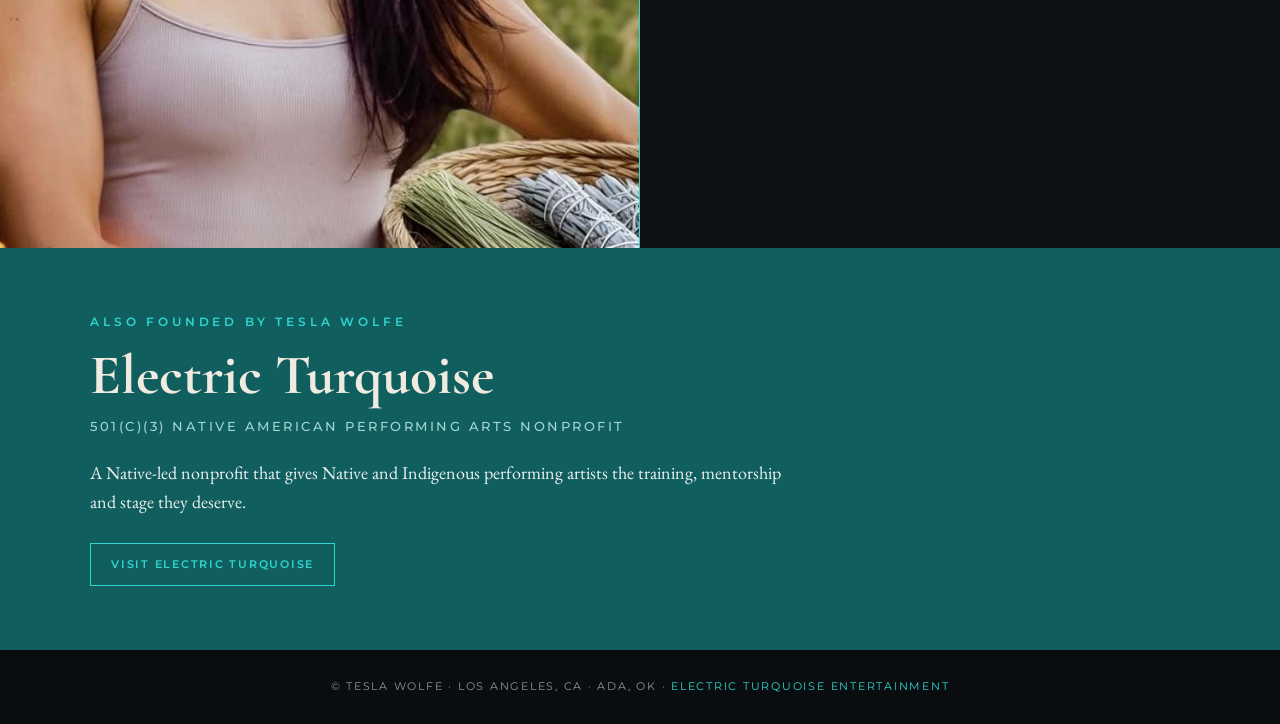
==== commit 0e2071c7: "Prompt to go live now - Session 1 (6ae858f03f5a1c1e5e7aa4b3)" ====
--- a/index.html
+++ b/index.html
@@ -328,6 +328,10 @@
           <h3 class="side-head">Press Note</h3>
           <p class="press-note">Covering the RES Indigenous Fashion Show, Cowboys &amp; Indians named Tesla among the models leading the runway in Ay Lelum's Coast Salish designs — spotlighting her Seminole, Creek &amp; Shawnee heritage alongside Indian Country's biggest annual fashion showcase.</p>
           <p class="cite">Kate Nelson, Cowboys &amp; Indians — March 24, 2025</p>
+          <figure class="press-photo" style="margin:24px 0 0">
+            <img src="/images/tearsheet-cowboys-indians-res.jpeg" alt="Cowboys &amp; Indians article &quot;Behind The Scenes Of The RES Indigenous Fashion Show&quot; showing Tesla Wolfe on the runway in a rust satin gown and blush duster" width="1105" height="1407" loading="lazy">
+            <figcaption class="caption"><b>Cowboys &amp; Indians</b><i>RES Indigenous Fashion Show</i></figcaption>
+          </figure>
         </div>
         <div class="side-block">
           <h3 class="side-head">Brand Partnerships &amp; Tearsheets</h3>
